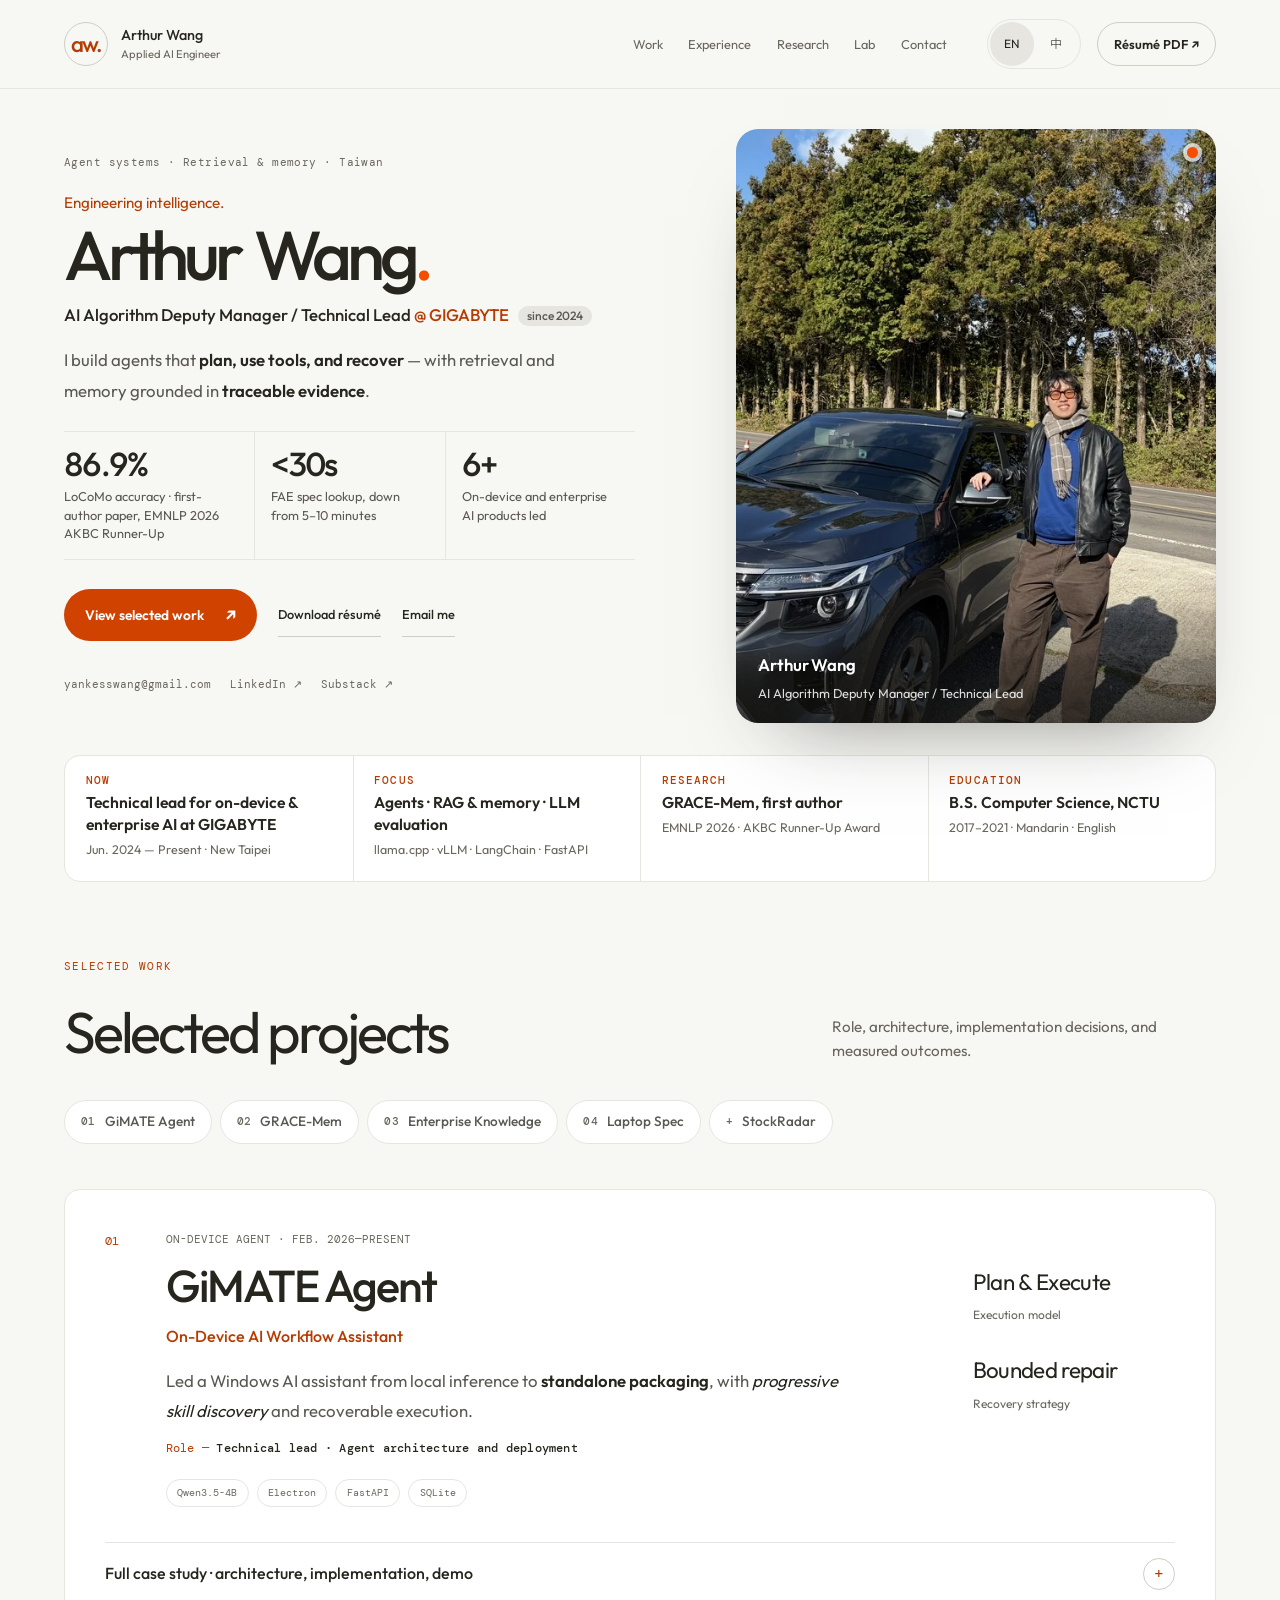
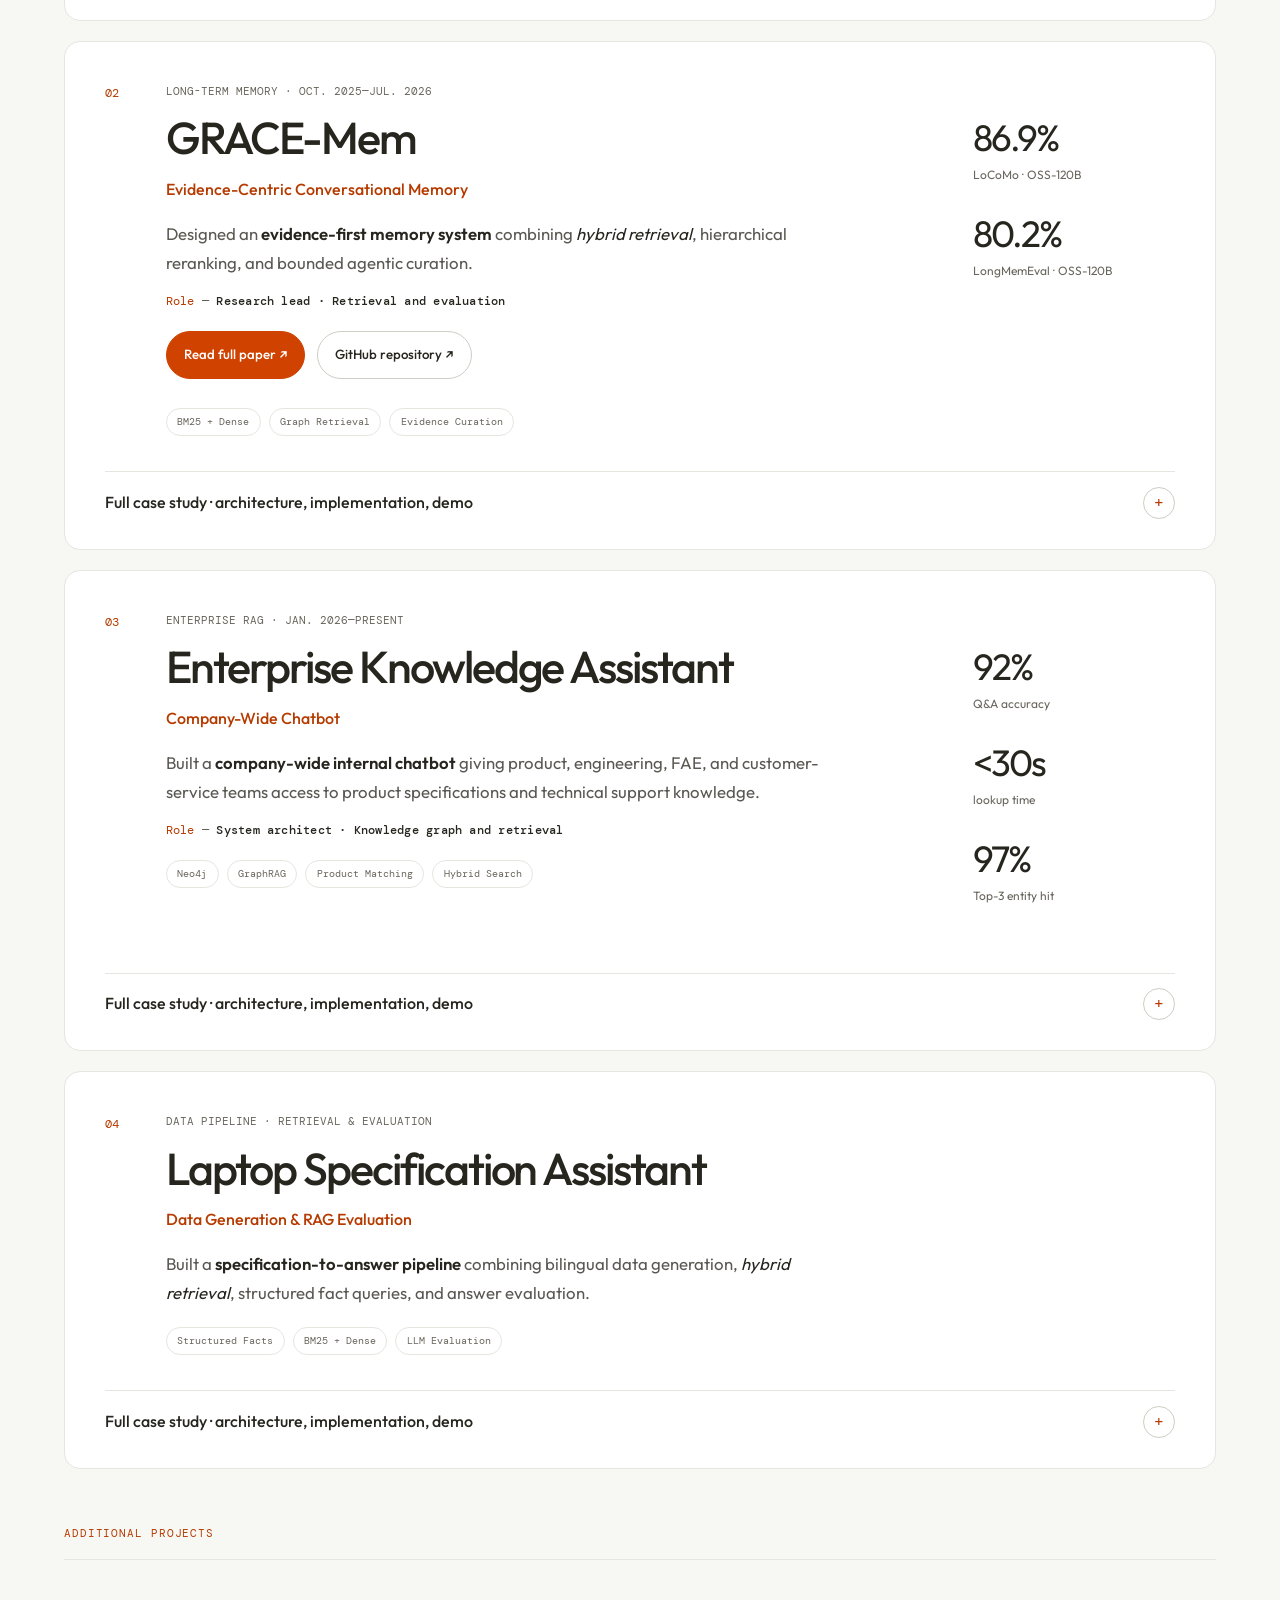
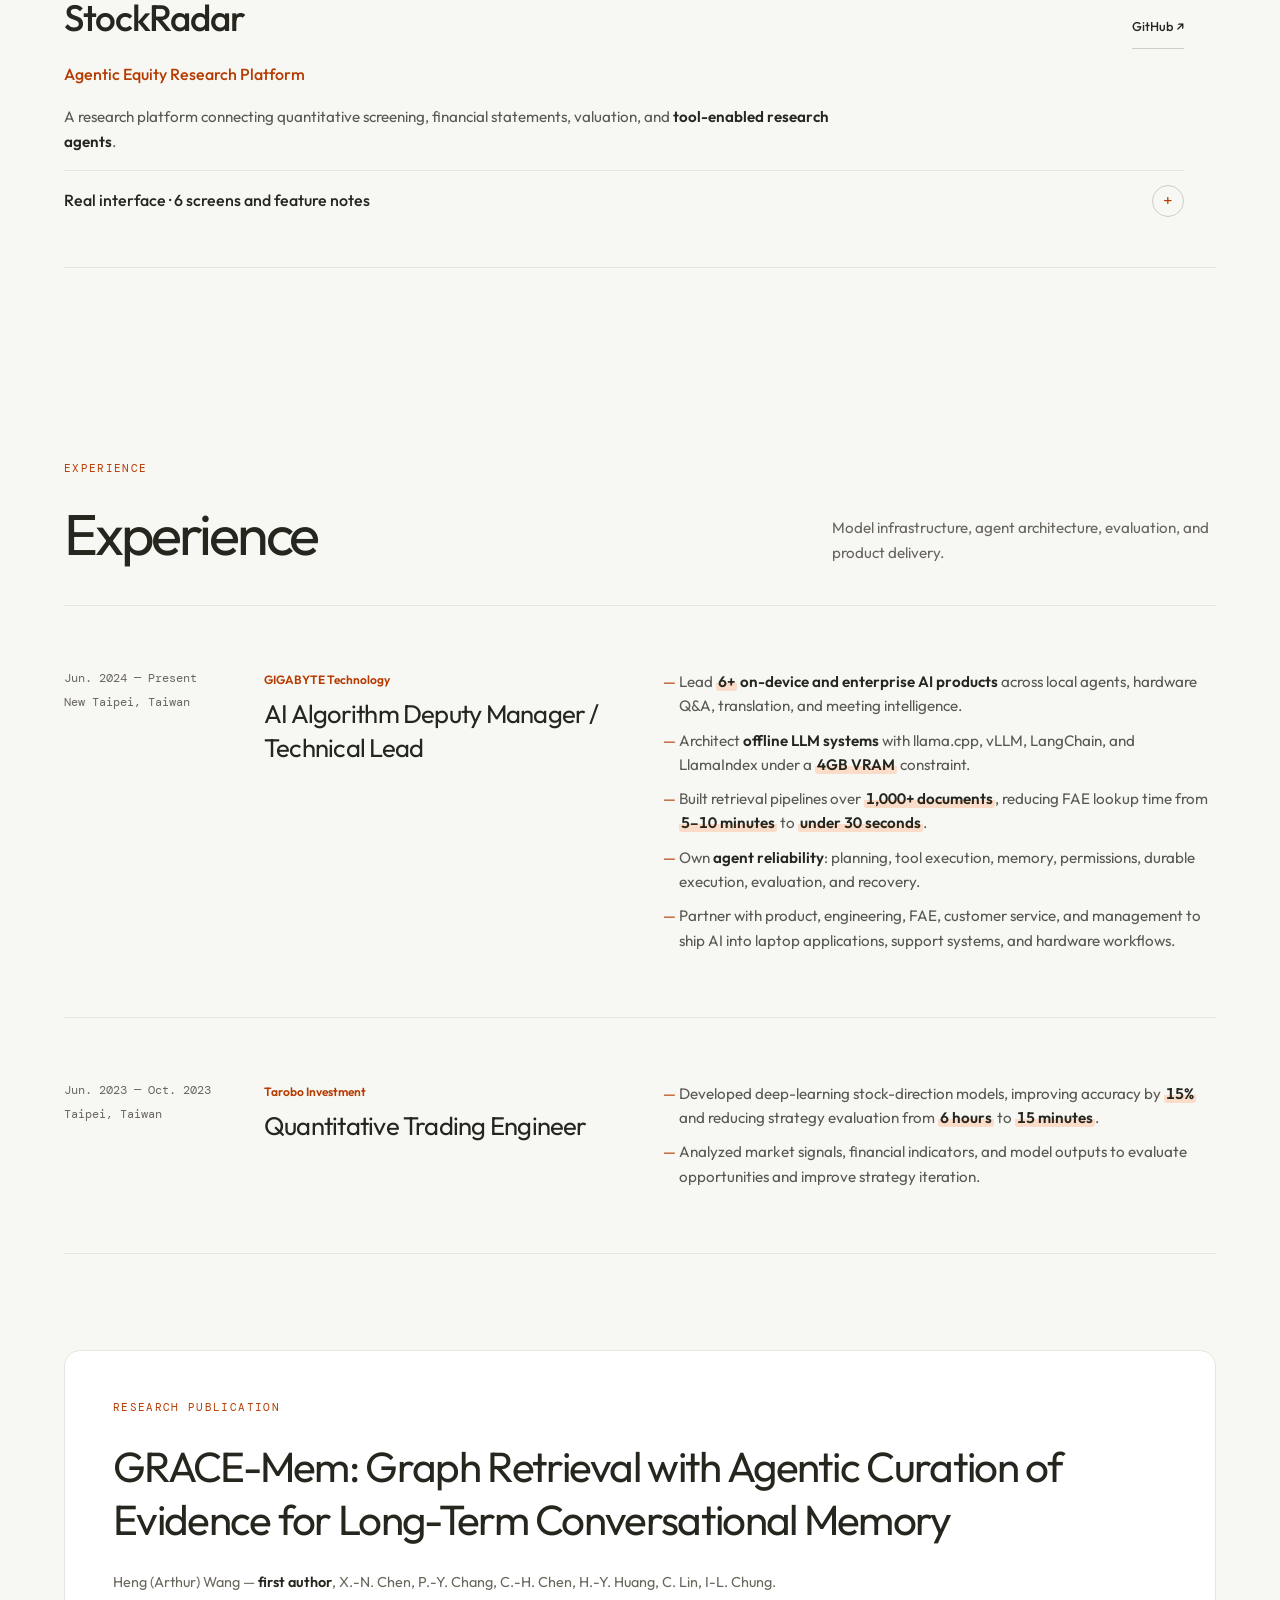
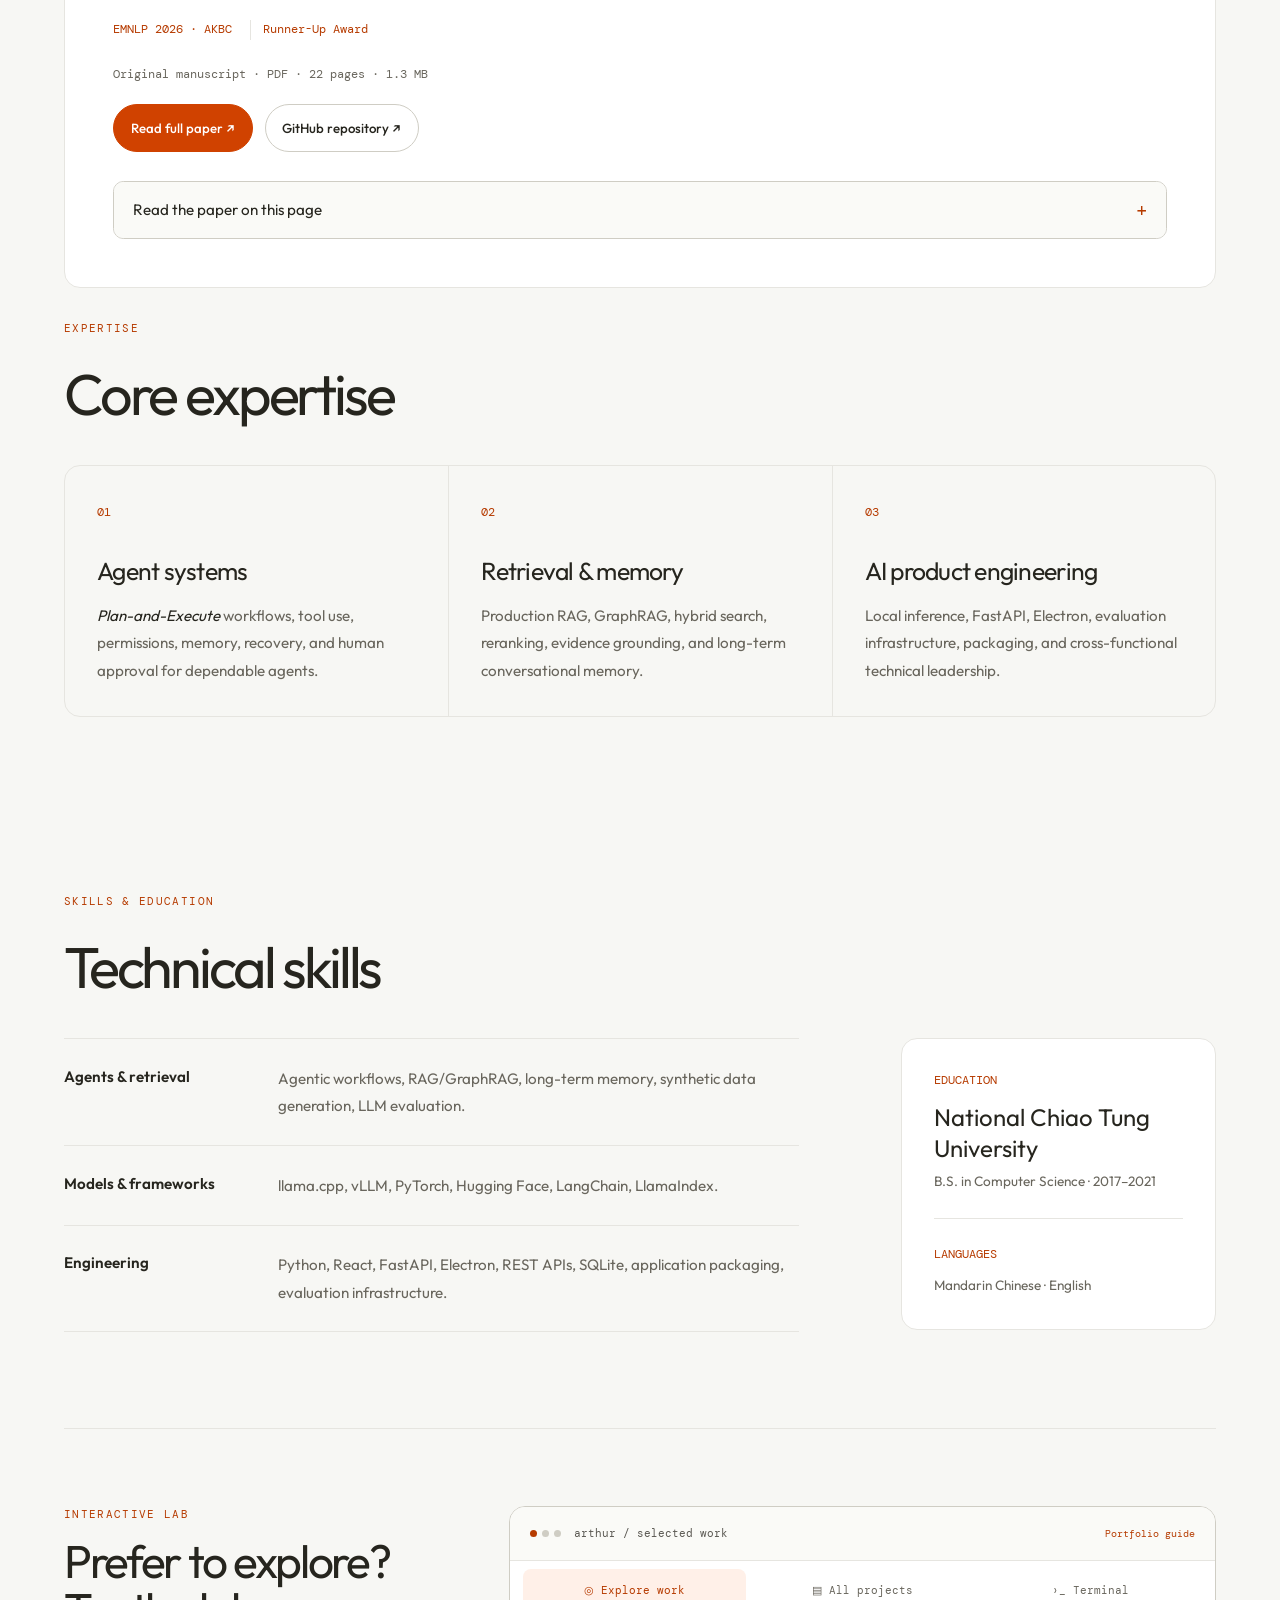
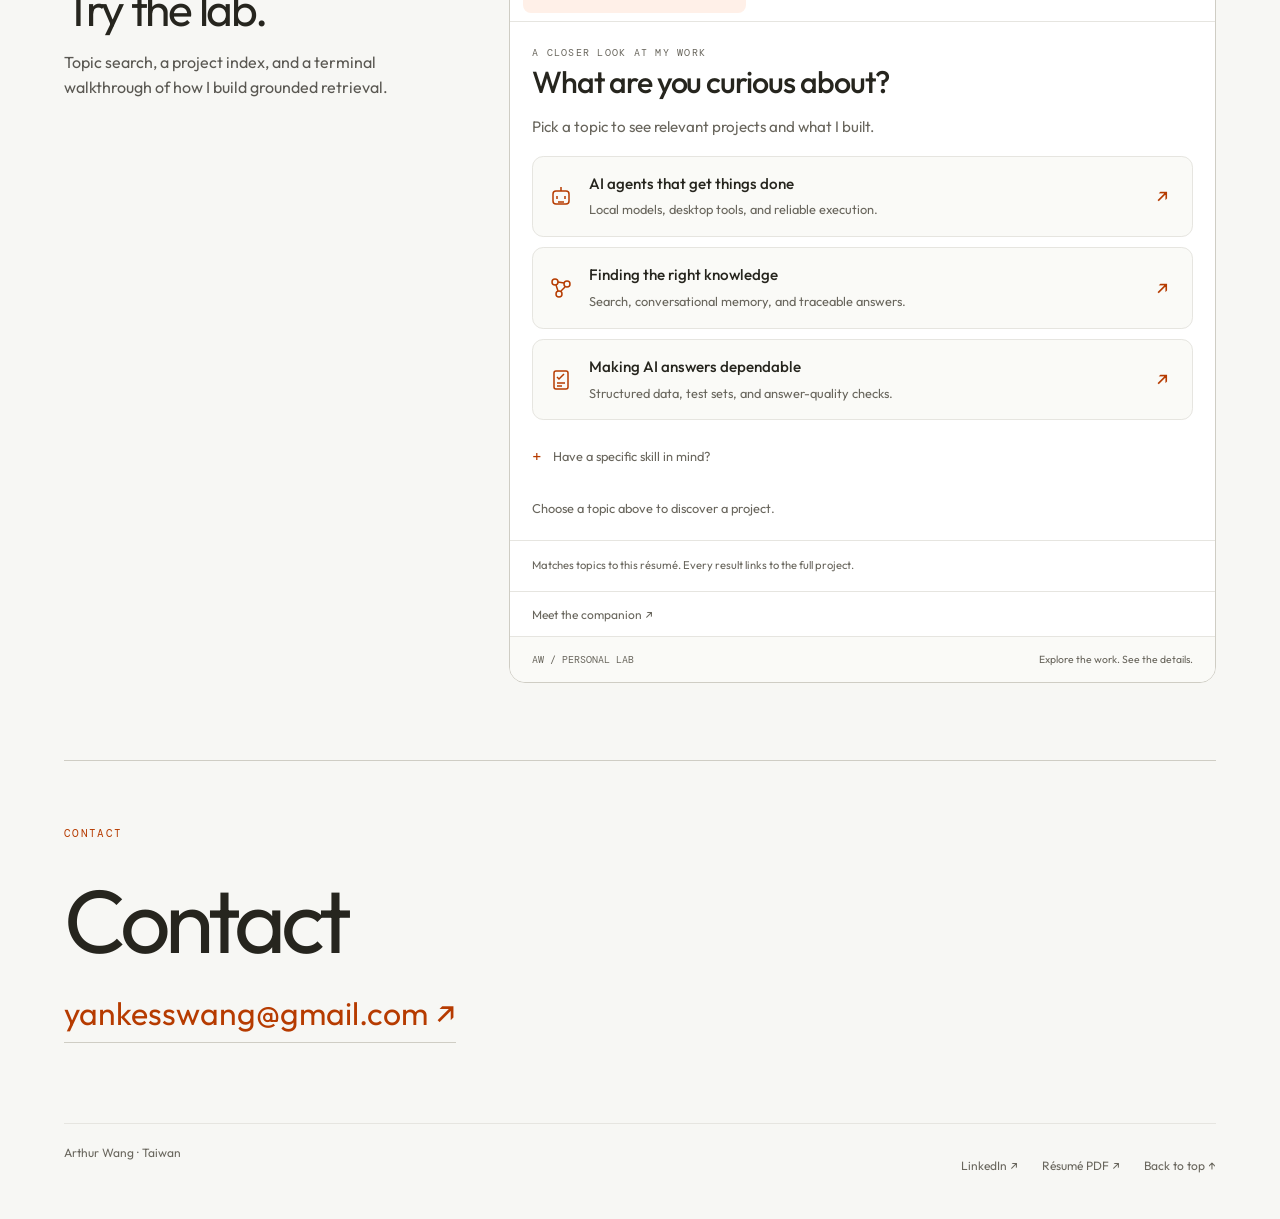
==== index.html @ 3f753592 "Make the GiMATE concept feel alive and its outputs impressive - Typed prompt, planning shimmer, step" ====
<!DOCTYPE html>

<html lang="en">
<head>
<meta charset="utf-8"/>
<meta content="width=device-width, initial-scale=1" name="viewport"/>
<meta content="#f7f7f4" name="theme-color"/>
<meta content="Arthur Wang is an Applied AI Engineer building reliable on-device agents, long-term memory systems, and production RAG infrastructure." name="description"/>
<meta content="Arthur Wang | Applied AI Engineer" property="og:title"/>
<meta content="Applied AI engineer turning research ideas into reliable products." property="og:description"/>
<meta content="picture.png" property="og:image"/>
<title>Arthur Wang | Applied AI Engineer</title>
<link href="data:image/svg+xml,%3Csvg xmlns='http://www.w3.org/2000/svg' viewBox='0 0 64 64'%3E%3Crect width='64' height='64' rx='10' fill='%23f7f7f4'/%3E%3Ctext x='32' y='41' text-anchor='middle' font-family='Arial' font-size='24' font-weight='700' fill='%2326251e'%3EAW%3C/text%3E%3C/svg%3E" rel="icon"/>
<link href="https://fonts.googleapis.com" rel="preconnect"/>
<link crossorigin="" href="https://fonts.gstatic.com" rel="preconnect"/>
<link href="https://fonts.googleapis.com/css2?family=DM+Mono:wght@400;500&amp;family=Noto+Sans+TC:wght@400;500;600;700&amp;family=Outfit:wght@400;500;600;700&amp;display=swap" rel="stylesheet"/>
<link href="styles.css?v=hero-portrait-1" rel="stylesheet"/>
<link href="design.css?v=support-query-flow-5" rel="stylesheet"/>
<link href="terminal.css?v=cli-demo-1" rel="stylesheet"/>
<link href="figures.css?v=support-query-flow-5" rel="stylesheet"/>
<link href="system-demos.css?v=support-query-flow-5" rel="stylesheet"/>
<link href="project-workspaces.css?v=support-query-flow-5" rel="stylesheet"/>
<link href="workspace-polish.css?v=support-query-flow-5" rel="stylesheet"/>
<link href="support-workspace.css?v=support-query-flow-5" rel="stylesheet"/>
<link href="portfolio-polish.css?v=kw-1" rel="stylesheet"/>
<link href="gimate-concept.css?v=gx-3" rel="stylesheet"/>
</head>
<body>
<a class="skip-link" data-i18n="skip" href="#main">Skip to content</a>
<div aria-hidden="true" class="reading-progress"><span></span></div>
<header class="site-header">
<nav aria-label="Primary navigation" class="nav-shell">
<a class="brand" href="#top"><span aria-hidden="true" class="brand-monogram">aw.</span><span class="brand-name">Arthur Wang<small>Applied AI Engineer</small></span></a>
<div aria-label="Résumé sections" class="section-nav">
<a data-i18n="navWork" href="#work">Work</a>
<a data-i18n="navExperience" href="#experience">Experience</a>
<a data-i18n="navResearch" href="#research">Research</a>
<a data-i18n="navLab" href="#lab">Lab</a><a data-i18n="navContact" href="#contact">Contact</a>
</div>
<div class="header-actions">
<div aria-label="Language" class="language-switch" role="group">
<button aria-pressed="true" data-lang="en" type="button">EN</button>
<button aria-pressed="false" data-lang="zh-TW" type="button">中</button>
</div>
<a class="resume-link" data-i18n="navPdf" href="arthurwang_cv.pdf">Résumé PDF ↗</a>
</div>
</nav>
</header>
<main id="main">
<section aria-labelledby="hero-title" class="hero shell" id="top">
<div class="hero-copy reveal">
<p class="eyebrow" data-i18n="heroEyebrow">Agent systems · Retrieval &amp; memory · Taiwan</p>
<p class="hero-label" data-i18n="heroLabel">Engineering intelligence.</p>
<h1 aria-label="Arthur Wang" id="hero-title">Arthur<br/><span>Wang<span class="name-period">.</span></span></h1>
<p class="hero-role"><span data-i18n="heroRoleTitle">AI Algorithm Deputy Manager / Technical Lead</span> <span class="hero-role-at">@ GIGABYTE</span> <span class="hero-role-since" data-i18n="heroRoleSince">since 2024</span></p><p class="hero-lead" data-i18n="heroLead">I build agents that plan, use tools, and recover — with retrieval and memory grounded in traceable evidence.</p><ul aria-label="Key results" class="hero-proof" data-i18n-aria="heroProofLabel">
<li><strong>86.9%</strong><span data-i18n="heroProof1">LoCoMo accuracy · first-author paper, EMNLP 2026 AKBC Runner-Up</span></li>
<li><strong>&lt;30s</strong><span data-i18n="heroProof2">FAE spec lookup, down from 5–10 minutes</span></li>
<li><strong>6+</strong><span data-i18n="heroProof3">On-device and enterprise AI products led</span></li>
</ul>
<div class="hero-actions">
<a class="button" data-i18n="viewWork" href="#work">View selected work</a>
<a class="text-link" data-i18n="downloadResume" href="arthurwang_cv.pdf">Download résumé</a>
<a class="text-link" data-i18n="emailMe" href="mailto:yankesswang@gmail.com">Email me</a>
</div>
<ul aria-label="Contact links" class="contact-list">
<li><a href="mailto:yankesswang@gmail.com">yankesswang@gmail.com</a></li>
<li><a href="https://linkedin.com/in/arthur-wang0413">LinkedIn ↗</a></li>
<li><a href="https://substack.com/@arthurwang0413">Substack ↗</a></li>
</ul>
</div>
<figure class="hero-portrait reveal">
<img alt="Arthur Wang standing beside a car on a tree-lined road" data-i18n-alt="portraitAlt" decoding="async" fetchpriority="high" height="874" src="assets/portrait.webp" width="568"/>
<figcaption><strong>Arthur Wang</strong><span data-i18n="portraitRole">AI Algorithm Deputy Manager / Technical Lead</span></figcaption>
</figure>
</section>

<section aria-labelledby="glance-title" class="glance shell">
<h2 class="sr-only" data-i18n="glanceTitle" id="glance-title">At a glance</h2>
<a class="glance-item" href="#experience"><span class="glance-label" data-i18n="glanceNowLabel">Now</span><strong data-i18n="glanceNow">Technical lead for on-device &amp; enterprise AI at GIGABYTE</strong><span class="glance-meta" data-i18n="glanceNowMeta">Jun. 2024 — Present · New Taipei</span></a>
<a class="glance-item" href="#work"><span class="glance-label" data-i18n="glanceFocusLabel">Focus</span><strong data-i18n="glanceFocus">Agents · RAG &amp; memory · LLM evaluation</strong><span class="glance-meta" data-i18n="glanceFocusMeta">llama.cpp · vLLM · LangChain · FastAPI</span></a>
<a class="glance-item" href="#research"><span class="glance-label" data-i18n="glanceResearchLabel">Research</span><strong data-i18n="glanceResearch">GRACE-Mem, first author</strong><span class="glance-meta" data-i18n="glanceResearchMeta">EMNLP 2026 · AKBC Runner-Up Award</span></a>
<a class="glance-item" href="#skills"><span class="glance-label" data-i18n="glanceEduLabel">Education</span><strong data-i18n="glanceEdu">B.S. Computer Science, NCTU</strong><span class="glance-meta" data-i18n="glanceEduMeta">2017–2021 · Mandarin · English</span></a>
</section>
<section aria-labelledby="work-title" class="content-section shell" id="work">
<header class="section-heading reveal">
<p class="section-kicker" data-i18n="workKicker">Selected work</p>
<h2 data-i18n="workTitle" id="work-title">Selected projects</h2>
<p data-i18n="workIntro">Role, architecture, implementation decisions, and measured outcomes.</p>
</header>
<nav aria-label="Jump to a project" class="project-jump">
<ol>
<li><a href="#gimate-agent"><span>01</span>GiMATE Agent</a></li>
<li><a href="#grace-mem"><span>02</span>GRACE-Mem</a></li>
<li><a href="#enterprise-knowledge-assistant"><span>03</span>Enterprise Knowledge</a></li>
<li><a href="#laptop-specification-assistant"><span>04</span>Laptop Spec</a></li>
<li><a href="#stockradar"><span>+</span>StockRadar</a></li>
</ol>
</nav>
<div class="project-list">
<article class="project reveal" id="gimate-agent">
<div class="project-index">01</div>
<div class="project-main">
<p class="project-type" data-i18n="gimateType">On-device agent · Feb. 2026—Present</p>
<h3>GiMATE Agent</h3><p class="project-subtitle">On-Device AI Workflow Assistant</p>
<p data-i18n="gimateSummary">Led a Windows AI assistant from local inference to standalone packaging, with progressive skill discovery and recoverable execution.</p>
<p class="project-role"><span data-i18n="projectRoleLabel">Role</span> — <strong data-i18n="gimateRole">Technical lead · Agent architecture and deployment</strong></p>


<ul class="tags"><li>Qwen3.5-4B</li><li>Electron</li><li>FastAPI</li><li>SQLite</li></ul>
</div>
<div class="project-proof project-proof-text"><strong>Plan &amp; Execute</strong><span data-i18n="gimateProof1">Execution model</span><strong>Bounded repair</strong><span data-i18n="gimateProof2">Recovery strategy</span></div>

<details class="case-more"><summary><span class="case-more-label" data-i18n="caseMore">Full case study · architecture, implementation, demo</span><span aria-hidden="true" class="case-more-icon">+</span></summary><div class="case-more-body"><figure class="architecture-strip"><figcaption>Plan → Validate → Execute</figcaption><p data-i18n="labMapAgent">Task → Plan → Validated tools → Result</p><span class="architecture-caption" data-i18n="labArchitecture">Architecture overview</span></figure><details class="project-deep-dive" open=""><summary><span data-i18n="projectDetails">Explore implementation</span><span aria-hidden="true" class="detail-toggle">+</span></summary><ul class="project-details">
<li data-i18n="gimateDetail1">Built the Electron frontend and FastAPI backend, integrated local inference, and packaged Qwen3.5-4B into a standalone Windows exe.</li>
<li data-i18n="gimateDetail2">Developed a skill and tool architecture for desktop workflows; prototyped Gmail email summarization, Outlook scheduling, and Notion knowledge retrieval.</li>
<li data-i18n="gimateDetail3">Combined Plan-and-Execute, progressive skill discovery, and deterministic tool execution to reduce unnecessary LLM calls on constrained devices.</li>
<li data-i18n="gimateDetail4">Built SQLite-backed task persistence, approval gates, bounded repair/replanning, and regression tests for skill routing, multi-step tool sequences, and failure recovery.</li>
</ul></details><section aria-label="GiMATE Agent interface concept" class="gx" data-gimate-concept="" id="system-gimate"><noscript><p>Enable JavaScript to explore the illustrative interface concept.</p></noscript></section></div></details></article>
<article class="project reveal" id="grace-mem">
<div class="project-index">02</div>
<div class="project-main">
<p class="project-type" data-i18n="graceType">Long-term memory · Oct. 2025—Jul. 2026</p>
<h3>GRACE-Mem</h3><p class="project-subtitle">Evidence-Centric Conversational Memory</p>
<p data-i18n="graceSummary">Designed an evidence-first memory system combining hybrid retrieval, hierarchical reranking, and bounded agentic curation.</p>
<p class="project-role"><span data-i18n="projectRoleLabel">Role</span> — <strong data-i18n="graceRole">Research lead · Retrieval and evaluation</strong></p>
<div class="paper-links" data-paper-resources=""><a class="paper-primary" data-i18n="paperRead" href="assets/papers/grace-mem.pdf" rel="noopener noreferrer" target="_blank">Read full paper ↗</a><a class="paper-secondary" data-i18n="paperCode" href="https://github.com/gbtailab-tech/GRACE-Mem" rel="noopener noreferrer" target="_blank">GitHub repository ↗</a></div>



<ul class="tags"><li>BM25 + Dense</li><li>Graph Retrieval</li><li>Evidence Curation</li></ul>
</div>
<div class="project-proof"><strong>86.9%</strong><span>LoCoMo · OSS-120B</span><strong>80.2%</strong><span>LongMemEval · OSS-120B</span></div>
<details class="case-more"><summary><span class="case-more-label" data-i18n="caseMore">Full case study · architecture, implementation, demo</span><span aria-hidden="true" class="case-more-icon">+</span></summary><div class="case-more-body"><figure class="architecture-strip"><figcaption data-i18n="memoryPrinciple">Keep the path back to the original conversation.</figcaption><p data-i18n="labMapMemory">Hybrid graph search → Two-stage reranking → Evidence curation → Raw dialogue context</p><span class="architecture-caption" data-i18n="memoryPrincipleText">Graph and compressed records locate candidates. Successful evidence curation rebuilds the answer context from provenance-linked raw dialogue.</span></figure><section aria-labelledby="paper-figures-title" class="paper-figures" id="grace-figures"><header><h4 data-i18n="figuresTitle" id="paper-figures-title">Inside the research</h4><p data-i18n="figuresIntro">Original figures from the manuscript. Open a figure to inspect the details.</p></header><div class="paper-diagrams"><figure class="paper-figure" data-pdf-page="4" data-research-figure="1"><a class="paper-figure-open" href="assets/figures/grace-figure-1.webp" rel="noopener noreferrer" target="_blank"><img alt="GRACE-Mem architecture: dialogue ingestion, compressed/entity/relation indexes, graph expansion, two-stage reranking, evidence curation, and answer generation." data-i18n-alt="figure1Alt" decoding="async" height="739" loading="lazy" src="assets/figures/grace-figure-1.webp" width="1401"/><span class="figure-open-label" data-i18n="figureOpen">View larger ↗</span></a><figcaption><h5 data-i18n="figure1Title">Figure 1 · System architecture</h5><p data-i18n="figure1Text">The full path from dialogue ingestion and graph/vector memory to hybrid retrieval, reranking, evidence curation, and answering.</p><a class="figure-pdf-source" href="assets/papers/grace-mem.pdf#page=4" rel="noopener noreferrer" target="_blank"><span data-i18n="figurePdf">View original PDF page ↗</span><span> · p. 4</span></a></figcaption></figure><figure class="paper-figure" data-pdf-page="6" data-research-figure="2"><a class="paper-figure-open" href="assets/figures/grace-figure-2.webp" rel="noopener noreferrer" target="_blank"><img alt="Evidence Curation Agent example tracing GREP, READ, VEC and FINAL, coverage validation, selected source turns, and a grounded age calculation." data-i18n-alt="figure2Alt" decoding="async" height="709" loading="lazy" src="assets/figures/grace-figure-2.webp" width="2094"/><span class="figure-open-label" data-i18n="figureOpen">View larger ↗</span></a><figcaption><h5 data-i18n="figure2Title">Figure 2 · Evidence Curation Agent</h5><p data-i18n="figure2Text">A worked example of GREP / READ / VEC search, provenance validation, and reconstruction of the final raw-evidence context.</p><a class="figure-pdf-source" href="assets/papers/grace-mem.pdf#page=6" rel="noopener noreferrer" target="_blank"><span data-i18n="figurePdf">View original PDF page ↗</span><span> · p. 6</span></a></figcaption></figure></div><details class="figure-results"><summary><span data-i18n="figureResults">Compare the evaluation figures</span><span aria-hidden="true">+</span></summary><div class="paper-chart-grid"><figure class="paper-figure" data-pdf-page="12" data-research-figure="3"><a class="paper-figure-open" href="assets/figures/grace-figure-3.webp" rel="noopener noreferrer" target="_blank"><img alt="LongMemEval accuracy, baseline/filter-fetch/validation: OSS-20B 76.2/77.2/77.6; OSS-120B 76.0/79.0/80.2; GPT-4o-mini 69.2/71.8/73.2 percent." data-i18n-alt="figure3Alt" decoding="async" height="880" loading="lazy" src="assets/figures/grace-figure-3.webp" width="1520"/><span class="figure-open-label" data-i18n="figureOpen">View larger ↗</span></a><figcaption><h5 data-i18n="figure3Title">Figure 3 · LongMemEval results</h5><p data-i18n="figure3Text">All three primary answer backbones improve across the plotted evidence-layer configurations; OSS-120B rises from 76.0% to 80.2%.</p><a class="figure-pdf-source" href="assets/papers/grace-mem.pdf#page=12" rel="noopener noreferrer" target="_blank"><span data-i18n="figurePdf">View original PDF page ↗</span><span> · p. 12</span></a></figcaption></figure><figure class="paper-figure" data-pdf-page="13" data-research-figure="4"><a class="paper-figure-open" href="assets/figures/grace-figure-4.webp" rel="noopener noreferrer" target="_blank"><img alt="LoCoMo accuracy, baseline/filter-fetch/validation: OSS-20B 84.0/82.3/84.6; OSS-120B 87.3/86.1/86.9; GPT-4o-mini 84.2/83.6/85.3 percent." data-i18n-alt="figure4Alt" decoding="async" height="880" loading="lazy" src="assets/figures/grace-figure-4.webp" width="1520"/><span class="figure-open-label" data-i18n="figureOpen">View larger ↗</span></a><figcaption><h5 data-i18n="figure4Title">Figure 4 · LoCoMo results</h5><p data-i18n="figure4Text">The effect depends on the backbone: OSS-120B’s 87.3% baseline exceeds its 86.9% curated configuration. Curation is not uniformly beneficial.</p><a class="figure-pdf-source" href="assets/papers/grace-mem.pdf#page=13" rel="noopener noreferrer" target="_blank"><span data-i18n="figurePdf">View original PDF page ↗</span><span> · p. 13</span></a></figcaption></figure></div></details></section><section aria-labelledby="memory-workflow-title" class="memory-workflow" id="grace-workflow">
<header><h4 data-i18n="memoryWorkflowTitle" id="memory-workflow-title">How GRACE-Mem builds an answer</h4></header>

<details class="memory-panel" open=""><summary><span data-i18n="memoryRetrieval">Retrieval and answering</span><span aria-hidden="true" class="memory-panel-mark">+</span></summary><ol class="memory-steps" data-flow="retrieval"><li><h5 data-i18n="memoryQueryTitle">Analyze the question</h5><p data-i18n="memoryQueryText">Extract keywords and embed the full question and individual keywords for complementary retrieval signals.</p></li><li><h5 data-i18n="memoryDiscoverTitle">Find and expand graph candidates</h5><p data-i18n="memoryDiscoverText">Combine dense and BM25 entity search with keyword-level relation retrieval. Expand connected evidence with query-conditioned spreading activation.</p></li><li><h5 data-i18n="memoryMergeTitle">Rerank the graph and merge records</h5><p data-i18n="memoryMergeText">Rank entity and relation candidates independently. Merge their linked compressed records with direct compressed-record retrieval, then deduplicate IDs.</p></li><li><h5 data-i18n="memorySeedTitle">Select the compressed-record seeds</h5><p data-i18n="memorySeedText">Rerank the merged pool and retain the top-K records with provenance IDs. These records guide the corpus search.</p></li><li><h5 data-i18n="memoryCurateTitle">Inspect the original dialogue</h5><p data-i18n="memoryCurateText">Use GREP for lexical search, READ for local dialogue, and VEC for semantic search. FINAL submits the selected provenance IDs within a bounded call budget.</p></li><li><h5 data-i18n="memoryRebuildTitle">Validate, reconstruct, and answer</h5><p data-i18n="memoryRebuildText">Check submitted IDs against the search trajectory. Eligible coverage checks may restore omitted seeds; rebuild the selected raw spans as context for the answer model.</p></li></ol></details>
<details class="memory-panel"><summary><span data-i18n="memoryIngestion">Memory ingestion and updates</span><span aria-hidden="true" class="memory-panel-mark">+</span></summary><ol class="memory-steps" data-flow="ingestion"><li><h5 data-i18n="memoryRawTitle">Preserve the dialogue and its origin</h5><p data-i18n="memoryRawText">Keep the raw text, dialogue timestamp, session ID, and message ID so selected records can be traced back to their source.</p></li><li><h5 data-i18n="memoryViewsTitle">Build complementary memory views</h5><p data-i18n="memoryViewsText">Compress each dialogue unit with LLMLingua-2 and extract its entities. Resolve entity candidates through lexical and semantic matching with ADD or UPDATE decisions.</p></li><li><h5 data-i18n="memoryRelationsTitle">Link relations to reconciled entities</h5><p data-i18n="memoryRelationsText">Extract entities before relations. Before writing a relation, replace its endpoints with resolved entity IDs.</p></li><li><h5 data-i18n="memoryStoreTitle">Write the graph and vector indexes</h5><p data-i18n="memoryStoreText">Store entities, relations, compressed records, and provenance. Maintain separate entity, relation, and compressed-record vector indexes alongside the memory graph.</p></li></ol></details>
<details class="memory-panel"><summary><span data-i18n="memoryGuards">Evidence validation and fallback</span><span aria-hidden="true" class="memory-panel-mark">+</span></summary><ul class="memory-guards" data-flow="guards"><li><h5 data-i18n="memoryVerifyTitle">Only admit verified additions</h5><p data-i18n="memoryVerifyText">Seeds can be kept directly. A new provenance ID is accepted only if a corpus-access tool observed it during the current search trajectory.</p></li><li><h5 data-i18n="memoryCoverageTitle">Restore omitted seeds when eligible</h5><p data-i18n="memoryCoverageText">For configured question categories, and only when capacity remains, an answer-blind check may add back useful omitted seeds. It does not remove retained evidence or launch a new open-ended search.</p></li><li><h5 data-i18n="memoryFallbackTitle">Preserve the complete seed context on failure</h5><p data-i18n="memoryFallbackText">If FINAL is missing, invalid, or empty, or ID validation leaves nothing, return the upstream compressed seed context unchanged. At the call cap, request FINAL without further corpus access.</p></li></ul></details>
<p class="memory-defaults" data-i18n="memoryDefaults">Reported defaults · 2 graph hops · top-16 seeds · 10 evidence-access calls · up to 16 final IDs</p><p class="memory-source-note" data-i18n="memorySource">Research manuscript: §3.1–3.4, Figures 1–2, Algorithm 1; defaults from Table 9 (p. 14).</p></section><details class="project-deep-dive" open=""><summary><span data-i18n="projectDetails">Explore implementation</span><span aria-hidden="true" class="detail-toggle">+</span></summary><ul class="project-details">
<li data-i18n="graceDetail1">Separated graph discovery, compressed-record reranking, and provenance-linked raw-dialogue reconstruction; failed curation preserves the complete compressed seed context.</li>
<li data-i18n="graceDetail2">Combined BM25, dense entity/relation search, two-hop query-conditioned spreading activation, and hierarchical reranking.</li>
<li data-i18n="graceDetail3">Instruction-conditioned reranking raised gold-evidence recall from 34.5% to 63.4% (+28.9 points) and answer accuracy by 3.0 points.</li>
<li data-i18n="graceDetail4">Built a bounded 10-call GREP / READ / VEC curation loop with trajectory-level provenance validation, additive coverage recovery, and identity fallback.</li>
<li data-i18n="graceDetail5">Best reported results reached 86.9% on LoCoMo and 80.2% on LongMemEval across evaluated configurations.</li>
</ul></details></div></details></article>
<article class="project reveal" id="enterprise-knowledge-assistant">
<div class="project-index">03</div>
<div class="project-main">
<p class="project-type" data-i18n="faeType">Enterprise RAG · Jan. 2026—Present</p>
<h3>Enterprise Knowledge Assistant</h3><p class="project-subtitle">Company-Wide Chatbot</p>
<p data-i18n="faeSummary">Built a company-wide internal chatbot giving product, engineering, FAE, and customer-service teams access to product specifications and technical support knowledge.</p>
<p class="project-role"><span data-i18n="projectRoleLabel">Role</span> — <strong data-i18n="faeRole">System architect · Knowledge graph and retrieval</strong></p>


<ul class="tags"><li>Neo4j</li><li>GraphRAG</li><li>Product Matching</li><li>Hybrid Search</li></ul>
</div>
<div class="project-proof"><strong>92%</strong><span data-i18n="faeProof1">Q&amp;A accuracy</span><strong>&lt;30s</strong><span data-i18n="faeProof2">lookup time</span><strong>97%</strong><span data-i18n="faeProof3">Top-3 entity hit</span></div>

<details class="case-more"><summary><span class="case-more-label" data-i18n="caseMore">Full case study · architecture, implementation, demo</span><span aria-hidden="true" class="case-more-icon">+</span></summary><div class="case-more-body"><figure class="architecture-strip"><figcaption>Identify → Retrieve → Answer</figcaption><p data-i18n="labMapKnowledge">Product query → Model matching → Hybrid retrieval → Answer</p><span class="architecture-caption" data-i18n="labArchitecture">Architecture overview</span></figure><details class="project-deep-dive" open=""><summary><span data-i18n="projectDetails">Explore implementation</span><span aria-hidden="true" class="detail-toggle">+</span></summary><ul class="project-details">
<li data-i18n="faeDetail1">Gave product, engineering, FAE, and customer-service teams a unified interface to product specifications and technical support knowledge.</li>
<li data-i18n="faeDetail2">Unified 1,000+ product documents into a structured knowledge base, standardizing product models, categories, and specification fields.</li>
<li data-i18n="faeDetail3">Combined exact/fuzzy product matching, BM25, dense embeddings, and graph-based retrieval to resolve ambiguous model references.</li>
<li data-i18n="faeDetail4">Evaluated product identification, entity linking, and answer quality separately: approximately 95% model identification, 97% Top-3 entity-linking hit rate, and 92% Q&amp;A accuracy on internal test sets.</li>
<li data-i18n="faeDetail5">Reduced FAE specification and compatibility lookup time from 5–10 minutes to under 30 seconds.</li>
</ul></details><section aria-label="Interactive enterprise-knowledge-assistant system concept" class="system-concept" data-system-demo="knowledge" id="system-knowledge"><noscript><p>Enable JavaScript to explore the interactive system concept. Read the project architecture above for details.</p></noscript></section></div></details></article>
<article class="project reveal" id="laptop-specification-assistant">
<div class="project-index">04</div>
<div class="project-main">
<p class="project-type" data-i18n="laptopType">Data pipeline · Retrieval &amp; evaluation</p>
<h3>Laptop Specification Assistant</h3>
<p class="project-subtitle">Data Generation &amp; RAG Evaluation</p>
<p data-i18n="laptopSummary">Built a specification-to-answer pipeline combining bilingual data generation, hybrid retrieval, structured fact queries, and answer evaluation.</p>


<ul class="tags"><li>Structured Facts</li><li>BM25 + Dense</li><li>LLM Evaluation</li></ul>
</div>


<details class="case-more"><summary><span class="case-more-label" data-i18n="caseMore">Full case study · architecture, implementation, demo</span><span aria-hidden="true" class="case-more-icon">+</span></summary><div class="case-more-body"><figure class="architecture-strip"><figcaption>Structure → Query → Evaluate</figcaption><p data-i18n="labMapData">Specifications → Structured facts / RAG → Answer → Evaluation</p><span class="architecture-caption" data-i18n="labArchitecture">Architecture overview</span></figure><details class="project-deep-dive" open=""><summary><span data-i18n="projectDetails">Explore implementation</span><span aria-hidden="true" class="detail-toggle">+</span></summary><ul class="project-details">
<li data-i18n="laptopDetail1">Transformed laptop specifications into structured product data and bilingual Q&amp;A datasets for retrieval and evaluation.</li>
<li data-i18n="laptopDetail2">Combined dense/BM25 retrieval, model-specific filtering, and batch answer generation for laptop specification questions.</li>
<li data-i18n="laptopDetail3">Implemented LLM-as-a-Judge evaluation with strict/lenient grading, per-question reports, and error analysis.</li>
<li data-i18n="laptopDetail4">Separated exact specification values and SKU options into a structured fact-query path, with RAG reserved for explanatory answers.</li>
</ul></details><section class="project-design"><span data-i18n="designLabel">Key design decision</span><p data-i18n="laptopDecision">Exact hardware values come from structured facts; explanations use retrieved context.</p></section><section aria-label="Interactive laptop-specification-assistant system concept" class="system-concept" data-system-demo="laptop" id="system-laptop"><noscript><p>Enable JavaScript to explore the interactive system concept. Read the project architecture above for details.</p></noscript></section></div></details></article>
</div>
<div class="other-work reveal">
<p class="other-work-label" data-i18n="otherWork">Additional projects</p>
<div class="side-projects">
<article class="side-project" id="stockradar">
<div class="side-project-heading"><h3>StockRadar</h3><a class="text-link" href="https://github.com/yankesswang/Stock-Radar">GitHub ↗</a></div>
<p class="project-subtitle">Agentic Equity Research Platform</p>
<p data-i18n="stockSummary">A research platform connecting quantitative screening, financial statements, valuation, and tool-enabled research agents.</p>


<dialog aria-label="StockRadar screenshot" class="sr-dialog"><button class="sr-dialog-close" data-i18n="figureClose" type="button">Close ✕</button><img alt=""/></dialog>
<details class="case-more"><summary><span class="case-more-label" data-i18n="caseMoreStock">Real interface · 6 screens and feature notes</span><span aria-hidden="true" class="case-more-icon">+</span></summary><div class="case-more-body"><ul>
<li data-i18n="stockDetail1">Combines 60+ financial metrics, SEC/XBRL financial statements, and scenario-based and reverse DCF valuation in a React/FastAPI dashboard.</li>
<li data-i18n="stockDetail2">Screens and ranks candidates before agents investigate news, earnings, valuation, and catalysts to generate portfolio-aware research briefings.</li>
<li data-i18n="stockDetail3">Adds event-triggered analysis, adversarial review, decision tracking, Telegram alerts, and checks for stale data and unsupported execution claims.</li>
</ul><section aria-label="StockRadar interface" class="sr-showcase" id="system-stock">
<div class="sr-browser">
<div class="sr-chrome">
<span aria-hidden="true" class="sr-dots"><i></i><i></i><i></i></span>
<span class="sr-url"><span aria-hidden="true">localhost:5173 /</span> <b data-sr-path="">radar</b></span>
<span class="sr-badge" data-i18n="srBadge">Real interface</span>
</div>
<div aria-label="StockRadar screens" class="sr-tabs" role="tablist">
<button aria-controls="sr-panel" aria-selected="true" data-i18n="srTab0" data-sr="0" id="sr-tab-0" role="tab" type="button">Signal Radar</button>
<button aria-controls="sr-panel" aria-selected="false" data-i18n="srTab1" data-sr="1" id="sr-tab-1" role="tab" tabindex="-1" type="button">Research</button>
<button aria-controls="sr-panel" aria-selected="false" data-i18n="srTab2" data-sr="2" id="sr-tab-2" role="tab" tabindex="-1" type="button">DCF</button>
<button aria-controls="sr-panel" aria-selected="false" data-i18n="srTab3" data-sr="3" id="sr-tab-3" role="tab" tabindex="-1" type="button">Financials</button>
<button aria-controls="sr-panel" aria-selected="false" data-i18n="srTab4" data-sr="4" id="sr-tab-4" role="tab" tabindex="-1" type="button">Sector RS</button>
<button aria-controls="sr-panel" aria-selected="false" data-i18n="srTab5" data-sr="5" id="sr-tab-5" role="tab" tabindex="-1" type="button">Earnings</button>
</div>
<figure aria-labelledby="sr-tab-0" class="sr-stage" id="sr-panel" role="tabpanel">
<button aria-label="View larger" class="sr-shot" data-i18n-aria-label="srZoom" type="button"><img alt="Signal Radar ranking technical setups across the tracked universe" decoding="async" height="717" loading="lazy" src="assets/stockradar/signal-radar.webp" width="1275"/><span aria-hidden="true" class="sr-zoom">⤢</span></button>
<figcaption><strong data-sr-title="">Signal Radar</strong><span data-sr-text="">Scans the tracked universe for trend changes, momentum, overbought/oversold conditions and volume confirmation, ranked by signal strength instead of an unfiltered alert stream.</span></figcaption>
</figure>
</div>
<p class="sr-note" data-i18n="srNote">Screenshots from a local instance with public-market data. Prices, rankings and dates are illustrative and time-sensitive.</p>
</section></div></details></article>
</div>
</div>
</section><section aria-labelledby="experience-title" class="content-section shell" id="experience">
<header class="section-heading reveal">
<p class="section-kicker" data-i18n="experienceKicker">Experience</p>
<h2 data-i18n="experienceTitle" id="experience-title">Experience</h2>
<p data-i18n="experienceIntro">Model infrastructure, agent architecture, evaluation, and product delivery.</p>
</header>
<div class="experience-list">
<article class="experience-item reveal">
<div class="experience-meta"><time data-i18n="gigabyteDate">Jun. 2024 — Present</time><span data-i18n="newTaipei">New Taipei, Taiwan</span></div>
<div class="experience-role"><p>GIGABYTE Technology</p><h3 data-i18n="gigabyteRole">AI Algorithm Deputy Manager / Technical Lead</h3></div>
<ul>
<li data-i18n="gigabyte1">Lead 6+ on-device and enterprise AI products across local agents, hardware Q&amp;A, translation, and meeting intelligence.</li>
<li data-i18n="gigabyte2">Architect offline LLM systems with llama.cpp, vLLM, LangChain, and LlamaIndex under a 4GB VRAM constraint.</li>
<li data-i18n="gigabyte3">Built retrieval pipelines over 1,000+ documents, reducing FAE lookup time from 5–10 minutes to under 30 seconds.</li>
<li data-i18n="gigabyte4">Own agent reliability: planning, tool execution, memory, permissions, durable execution, evaluation, and recovery.</li>
<li data-i18n="gigabyte5">Partner with product, engineering, FAE, customer service, and management to ship AI into laptop applications, support systems, and hardware workflows.</li>
</ul>
</article>
<article class="experience-item reveal">
<div class="experience-meta"><time data-i18n="taroboDate">Jun. 2023 — Oct. 2023</time><span data-i18n="taipei">Taipei, Taiwan</span></div>
<div class="experience-role"><p>Tarobo Investment</p><h3 data-i18n="taroboRole">Quantitative Trading Engineer</h3></div>
<ul>
<li data-i18n="tarobo1">Developed deep-learning stock-direction models, improving accuracy by 15% and reducing strategy evaluation from 6 hours to 15 minutes.</li>
<li data-i18n="tarobo2">Analyzed market signals, financial indicators, and model outputs to evaluate opportunities and improve strategy iteration.</li>
</ul>
</article>
</div>
</section>


<section aria-labelledby="publication-title" class="publication shell reveal" id="research">
<div>
<p class="section-kicker" data-i18n="publicationKicker">Research publication</p>
<h2 id="publication-title">GRACE-Mem: Graph Retrieval with Agentic Curation of Evidence for Long-Term Conversational Memory</h2>
<p class="authors" data-i18n="authors">Heng (Arthur) Wang — first author, X.-N. Chen, P.-Y. Chang, C.-H. Chen, H.-Y. Huang, C. Lin, I-L. Chung.</p>
<div class="publication-meta"><span>EMNLP 2026 · AKBC</span><span data-i18n="award">Runner-Up Award</span></div>
<p class="paper-file-meta" data-i18n="paperFileInfo">Original manuscript · PDF · 22 pages · 1.3 MB</p>
<div class="paper-links" data-paper-resources=""><a class="paper-primary" data-i18n="paperRead" href="assets/papers/grace-mem.pdf" rel="noopener noreferrer" target="_blank">Read full paper ↗</a><a class="paper-secondary" data-i18n="paperCode" href="https://github.com/gbtailab-tech/GRACE-Mem" rel="noopener noreferrer" target="_blank">GitHub repository ↗</a></div>
<details class="paper-reader"><summary><span data-i18n="paperPreview">Read the paper on this page</span><span aria-hidden="true">+</span></summary><div class="paper-reader-body"><p data-i18n="paperReaderHint">You can also open the PDF in a new tab using the link above.</p><iframe data-i18n-title="paperFrameTitle" loading="lazy" src="assets/papers/grace-mem.pdf#view=FitH" title="GRACE-Mem original research manuscript"></iframe></div></details>
</div>
</section><section aria-labelledby="snapshot-title" class="snapshot shell reveal">
<header class="section-heading compact">
<p class="section-kicker" data-i18n="snapshotKicker">Expertise</p>
<h2 data-i18n="snapshotTitle" id="snapshot-title">Core expertise</h2>
</header>
<div class="capability-grid">
<article class="capability blue"><span>01</span><h3 data-i18n="capAgentsTitle">Agent systems</h3><p data-i18n="capAgentsText">Plan-and-Execute workflows, tool use, permissions, memory, recovery, and human approval for dependable agents.</p></article>
<article class="capability green"><span>02</span><h3 data-i18n="capRetrievalTitle">Retrieval &amp; memory</h3><p data-i18n="capRetrievalText">Production RAG, GraphRAG, hybrid search, reranking, evidence grounding, and long-term conversational memory.</p></article>
<article class="capability red"><span>03</span><h3 data-i18n="capProductTitle">AI product engineering</h3><p data-i18n="capProductText">Local inference, FastAPI, Electron, evaluation infrastructure, packaging, and cross-functional technical leadership.</p></article>
</div>
</section>
<section aria-labelledby="skills-title" class="content-section shell" id="skills">
<header class="section-heading reveal">
<p class="section-kicker" data-i18n="skillsKicker">Skills &amp; education</p>
<h2 data-i18n="skillsTitle" id="skills-title">Technical skills</h2>
</header>
<div class="skills-layout reveal">
<div class="skill-groups">
<article><h3 data-i18n="skillAgentTitle">Agents &amp; retrieval</h3><p data-i18n="skillAgentText">Agentic workflows, RAG/GraphRAG, long-term memory, synthetic data generation, LLM evaluation.</p></article>
<article><h3 data-i18n="skillModelTitle">Models &amp; frameworks</h3><p>llama.cpp, vLLM, PyTorch, Hugging Face, LangChain, LlamaIndex.</p></article>
<article><h3 data-i18n="skillEngineeringTitle">Engineering</h3><p>Python, React, FastAPI, Electron, REST APIs, SQLite, application packaging, evaluation infrastructure.</p></article>
</div>
<section class="education"><p class="meta-label" data-i18n="education">Education</p><h3 data-i18n="university">National Chiao Tung University</h3><p data-i18n="degree">B.S. in Computer Science · 2017–2021</p><hr/><p class="meta-label" data-i18n="languages">Languages</p><p data-i18n="languageValue">Mandarin Chinese · English</p></section>
</div>
</section><section aria-labelledby="explore-title" class="explore-section shell" id="lab">
<header class="explore-intro">
<p class="section-kicker" data-i18n="labKicker">Interactive lab</p>
<h2 data-i18n="labSectionTitle" id="explore-title">Prefer to explore? Try the lab.</h2>
<p data-i18n="labSectionText">Topic search, a project index, and a terminal walkthrough of how I build grounded retrieval.</p>
</header>
<section aria-labelledby="workspace-title" class="agent-workspace">
<header class="workspace-bar">
<span aria-hidden="true" class="window-mark"><i></i><i></i><i></i></span>
<span id="workspace-title">arthur / selected work</span>
<span class="workspace-local" data-i18n="labLocal">Portfolio guide</span>
</header>
<div aria-label="Workspace views" class="workspace-switch" data-i18n-aria="labViews" role="group">
<button aria-controls="view-agent" aria-pressed="true" data-view="agent" type="button"><span aria-hidden="true">◎</span> <span data-i18n="labAgent">Find your interest</span></button>
<button aria-controls="view-projects" aria-pressed="false" data-view="projects" type="button"><span aria-hidden="true">▤</span> <span data-i18n="labProjects">Projects</span></button>
<button aria-controls="view-terminal" aria-pressed="false" data-view="terminal" type="button"><span aria-hidden="true">›_</span> <span data-i18n="labTerminal">Terminal</span></button>
</div>
<div class="workspace-view agent-session" id="view-agent">
<section aria-labelledby="session-title" id="portfolio-agent-session">
<div class="session-header"><div><p class="session-eyebrow" data-i18n="guideEyebrow">A CLOSER LOOK AT MY WORK</p><h2 data-i18n="sessionTitle" id="session-title">What are you curious about?</h2><p class="guide-intro" data-i18n="guideIntro">Pick a topic to see relevant projects and what I built.</p></div><span aria-live="polite" class="session-state" data-state="idle" role="status">Ready</span></div>
<div aria-label="Explore work by topic" class="session-prompts guide-topics" data-i18n-aria="sessionExamples" role="group">
<button aria-pressed="false" data-intent="agents" type="button"><svg aria-hidden="true" fill="none" stroke="currentColor" stroke-width="1.5" viewbox="0 0 24 24"><rect height="13" rx="3" width="16" x="4" y="7"></rect><path d="M12 3v4M8 12v3m8-3v3m-7 3h6"></path></svg><span><strong data-i18n="sessionAgents">AI agents that get things done</strong><small data-i18n="guideAgentsDesc">Local models, desktop tools, and reliable execution.</small></span><span aria-hidden="true" class="topic-arrow">↗</span></button>
<button aria-pressed="false" data-intent="memory" type="button"><svg aria-hidden="true" fill="none" stroke="currentColor" stroke-width="1.5" viewbox="0 0 24 24"><circle cx="6" cy="6" r="3"></circle><circle cx="18" cy="8" r="3"></circle><circle cx="10" cy="18" r="3"></circle><path d="m9 6 6 1m-8 2 2 6m7-4-4 4"></path></svg><span><strong data-i18n="sessionMemory">Finding the right knowledge</strong><small data-i18n="guideMemoryDesc">Search, conversational memory, and traceable answers.</small></span><span aria-hidden="true" class="topic-arrow">↗</span></button>
<button aria-pressed="false" data-intent="evaluation" type="button"><svg aria-hidden="true" fill="none" stroke="currentColor" stroke-width="1.5" viewbox="0 0 24 24"><rect height="18" rx="2" width="14" x="5" y="3"></rect><path d="m8 9 2 2 5-5M8 15h8m-8 3h5"></path></svg><span><strong data-i18n="sessionEvaluation">Making AI answers dependable</strong><small data-i18n="guideEvaluationDesc">Structured data, test sets, and answer-quality checks.</small></span><span aria-hidden="true" class="topic-arrow">↗</span></button>
</div>
<details class="guide-custom"><summary data-i18n="guideCustom">Have a specific skill in mind?</summary><form autocomplete="off" class="session-form"><label class="sr-only" data-i18n="sessionQueryLabel" for="session-query">Search skills or project keywords</label><input id="session-query" maxlength="180" name="goal" placeholder="Try RAG, Electron, or evaluation" required="" type="text"/><button data-i18n="sessionRun" type="submit">Search ↗</button><button class="session-stop" data-i18n="sessionStop" hidden="" type="button">Stop</button></form></details>
<div class="session-run-body">
<section aria-labelledby="session-result-title" class="session-result"><div class="session-result-heading"><span data-i18n="sessionEvidence">Source-linked evidence</span><span class="session-source-count"></span></div><h3 data-i18n="sessionWelcome" id="session-result-title">Choose a goal to explore my work.</h3><div class="session-evidence-list"></div><p class="session-feedback"></p></section>
<details class="session-trace"><summary><span data-i18n="sessionTrace">Tool activity</span><span class="session-tool-count">0 calls</span></summary><ol class="session-tool-log"></ol></details>
</div>
<p class="session-disclosure" data-i18n="sessionDisclosure">Matches topics to this résumé. Every result links to the full project.</p>
<noscript><p class="session-noscript">Enable JavaScript to explore tasks, or read all project details below.</p></noscript>
</section>
<details class="agent-companion"><summary data-i18n="sessionCompanion">Meet the companion ↗</summary><div>
<div class="agent-stage">
<div aria-hidden="true" class="stage-axis axis-x"></div><div aria-hidden="true" class="stage-axis axis-y"></div>
<span aria-hidden="true" class="stage-coordinate">01 / INTERACTION STUDY</span>
<span aria-hidden="true" class="orbit-label orbit-input">input</span><span aria-hidden="true" class="orbit-label orbit-output">output</span>
<button aria-describedby="agent-hint" aria-label="Interactive agent. Drag and release, or use arrow keys. Escape resets." class="elastic-agent" data-i18n-aria="labAvatar" type="button">
<svg aria-hidden="true" class="agent-art" focusable="false" viewbox="0 0 260 260">
<defs><lineargradient id="agent-shell" x1="0" x2="1" y1="0" y2="1"><stop stop-color="#f3d9c7"></stop><stop offset="1" stop-color="#d3a282"></stop></lineargradient></defs>
<ellipse class="agent-shadow" cx="130" cy="234" fill="#050a0e" opacity=".5" rx="65" ry="9"></ellipse>
<g class="agent-body">
<path d="M67 55Q130 24 193 55Q220 76 216 142Q212 198 174 216Q130 238 86 216Q48 198 44 142Q40 76 67 55Z" fill="url(#agent-shell)"></path>
<path d="M67 55Q130 24 193 55M52 91Q130 56 208 91M45 135Q130 104 215 135M52 176Q130 154 208 176M86 216Q130 202 174 216M87 47Q65 127 86 216M130 39V227M173 47Q195 127 174 216" fill="none" opacity=".36" stroke="#855b40" stroke-width="1"></path>
<rect fill="#26251e" height="82" rx="34" width="122" x="69" y="90"></rect>
<g class="agent-eyes" fill="#fafaf7"><rect height="24" rx="8.5" width="17" x="92" y="113"></rect><rect height="24" rx="8.5" width="17" x="151" y="113"></rect></g>
<path class="agent-mouth" d="M117 148Q130 156 143 148" fill="none" stroke="#f3b88e" stroke-linecap="round" stroke-width="3"></path>
<circle cx="130" cy="65" fill="#f54e00" r="4"></circle>
</g>
</svg>
</button>
<div class="stage-status"><span aria-hidden="true" class="status-dot"></span><span data-i18n="labReady" id="agent-status">Ready to explore</span></div>
</div>
<div class="agent-instructions"><p data-i18n="labHint" id="agent-hint">Drag a little. Let go. Watch it return.</p><button class="lab-reset" data-i18n="labReset" type="button">Reset ↺</button></div>
</div></details>
</div>
<div class="workspace-view" hidden="" id="view-projects">
<div class="lab-project-layout">
<div aria-label="Choose a project" class="lab-project-list" data-i18n-aria="labChooseProject" role="group">
<button aria-pressed="true" data-project="gimate" type="button">01 <span>GiMATE Agent</span></button>
<button aria-pressed="false" data-project="grace" type="button">02 <span>GRACE-Mem</span></button>
<button aria-pressed="false" data-project="enterprise" type="button">03 <span>Enterprise Knowledge Assistant</span></button>
<button aria-pressed="false" data-project="laptop" type="button">04 <span>Laptop Specification Assistant</span></button>
</div>
<div aria-atomic="true" aria-live="polite" class="lab-project-preview"><span class="lab-file-label">README / 01</span><p class="lab-project-name">GiMATE Agent</p><p class="lab-project-description"></p><a class="lab-case-link" data-i18n="labReadCase" href="#gimate-agent">Read the project ↗</a></div>
</div>
</div>
<div class="workspace-view cli" data-state="ready" hidden="" id="view-terminal">
<h2 class="sr-only" data-i18n="cliDialog">Arthur CLI session</h2>
<header class="cli-topbar">
<div class="cli-tab"><span aria-hidden="true" class="cli-glyph">❯_</span><span class="cli-tab-name">arthur-cli</span><span aria-hidden="true" class="cli-tab-path">~/portfolio</span><span aria-hidden="true" class="cli-live cli-live-demo">demo</span></div>
<div class="cli-actions"><button class="cli-new" type="button"><svg aria-hidden="true" viewbox="0 0 16 16"><path d="M13.5 8a5.5 5.5 0 1 1-1.6-3.9M13.5 2.5v3h-3"></path></svg><span data-i18n="cliNew">New session</span></button><button class="terminal-expand" data-i18n="cliExpand" type="button">Expand ↗</button></div>
</header>
<div aria-label="Session transcript" class="terminal-output cli-transcript" data-i18n-aria="cliTranscript" role="region" tabindex="0"></div>
<div class="cli-composer">
<div aria-label="Suggestions" class="terminal-suggestions cli-suggestions" data-i18n-aria="cliSuggestions" hidden="" role="group"></div>
<form autocomplete="off" class="terminal-form cli-form"><label class="sr-only" data-i18n="cliInputLabel" for="terminal-command">Ask about Arthur's work or enter a slash command</label><span aria-hidden="true" class="cli-prompt"><span class="cli-prompt-path">~/portfolio</span><span class="cli-prompt-symbol">❯</span></span><textarea aria-describedby="terminal-shortcuts terminal-note" id="terminal-command" maxlength="500" name="command" placeholder="Ask about my work, or type / for commands" rows="1" spellcheck="false"></textarea><button class="cli-send" data-i18n="cliSend" type="submit">Send ↵</button></form>
<div class="cli-shortcuts" id="terminal-shortcuts"><span class="cli-keys"><span class="cli-key-hint"><kbd>↵</kbd> <span data-i18n="cliEnter">send</span></span><span class="cli-key-hint"><kbd>⇧</kbd><kbd>↵</kbd> <span data-i18n="cliNewline">new line</span></span><span class="cli-key-hint cli-key-wide"><kbd>↑</kbd> <span data-i18n="cliHistory">history</span></span></span><button data-cli-fill="/" type="button"><kbd>/</kbd> <span data-i18n="cliCommandsLabel">commands</span></button></div>
</div>
<footer class="cli-footer cli-statusbar"><span class="cli-status"><span aria-hidden="true" class="cli-status-dot"></span><span aria-live="polite" class="cli-session-state" data-i18n="cliReady" role="status">Ready</span></span><span class="cli-status-seg">hybrid retrieval</span><span class="cli-status-seg cli-status-scope">illustrative</span><span class="cli-status-note" data-i18n="cliNote" id="terminal-note">Local résumé search · no model connected</span></footer>
<div aria-live="polite" class="terminal-announcer sr-only" role="status"></div>
</div>
<footer class="workspace-footer"><span>AW / PERSONAL LAB</span><span data-i18n="labFooter">Plan. Execute. Verify.</span></footer>
<noscript><p class="lab-noscript">Interactive views need JavaScript. All projects and résumé details are available below.</p></noscript>
</section>
</section>
</main>
<footer class="footer" id="contact">
<div class="shell footer-inner">
<p class="section-kicker" data-i18n="contactKicker">Contact</p>
<h2 data-i18n="contactTitle">Contact</h2>
<a class="footer-email" href="mailto:yankesswang@gmail.com">yankesswang@gmail.com ↗</a>
<div class="footer-base"><span>Arthur Wang · Taiwan</span><div><a href="https://linkedin.com/in/arthur-wang0413">LinkedIn ↗</a><a data-i18n="footerPdf" href="arthurwang_cv.pdf">Résumé PDF ↗</a><a data-i18n="backTop" href="#top">Back to top ↑</a></div></div>
</div>
</footer>
<dialog aria-labelledby="figure-dialog-title" class="figure-dialog" data-i18n-title="figureViewer"><header><h2 id="figure-dialog-title"></h2><button class="figure-close" data-i18n="figureClose" type="button">Close ✕</button></header><div class="figure-viewport"><img alt=""/></div><div class="figure-dialog-caption"></div><footer><div><button class="figure-prev" data-i18n="figurePrev" type="button">← Previous</button><span aria-live="polite" class="figure-counter"></span><button class="figure-next" data-i18n="figureNext" type="button">Next →</button></div><button class="figure-zoom" data-i18n="figureZoom" type="button">Original size</button><a class="figure-dialog-source" data-i18n="figurePdf" rel="noopener noreferrer" target="_blank">View original PDF page ↗</a></footer></dialog>
<dialog aria-label="Expanded portfolio terminal" class="terminal-dialog"><div class="terminal-portal"></div></dialog>
<script src="script.js?v=interviewer-1"></script>
<script src="terminal.js?v=cli-demo-1"></script>
<script src="design.js?v=support-query-flow-5"></script>
<script src="figures.js?v=support-query-flow-5"></script>
<dialog aria-labelledby="system-dialog-title" class="system-dialog"><header><h2 id="system-dialog-title">System concept</h2><button class="system-dialog-close" type="button">Close ✕</button></header><div class="system-dialog-portal"></div></dialog>
<script src="workspace-media.js?v=support-query-flow-5"></script>
<script src="support-catalog.js?v=support-query-flow-5"></script>
<script src="support-workspace.js?v=support-query-flow-5"></script>
<script src="project-workspaces.js?v=support-query-flow-5"></script>
<script src="system-demos.js?v=support-query-flow-5"></script>
<script src="gimate-concept.js?v=gx-3"></script>
<script src="portfolio-polish.js?v=kw-1"></script>
</body>
</html>
---- styles.css ----
:root {
  --canvas: #111519;
  color-scheme: dark;
  --surface: #1a2026;
  --body: #c5cdd3;
  --line-strong: #56616a;
  --button-ink: #111519;
  --button-bg: #e3eaf0;
  --button-hover: #b4d4e8;
  --ink: #edf0f2;
  --muted: #a3adb6;
  --line: #303a43;
  --blue-bg: #1d303e;
  --blue: #9bc6e1;
  --green-bg: #213128;
  --green: #aac5ad;
  --red-bg: #36272a;
  --red: #d0abaa;
  --max: 1180px;
  --gutter: clamp(1.2rem, 4vw, 3.5rem);
  --sans: "Outfit", "Noto Sans TC", sans-serif;
  --serif: "Newsreader", "Noto Serif TC", serif;
  --mono: "DM Mono", ui-monospace, monospace;
  --ease-out-expo: cubic-bezier(.16, 1, .3, 1);
  --ease-reveal: cubic-bezier(.25, .1, .25, 1);
}

* { box-sizing: border-box; }
html { overflow-x: clip; scroll-behavior: smooth; scroll-padding-top: 6rem; }
body { margin: 0; color: var(--ink); background: var(--canvas); font-family: var(--sans); line-height: 1.6; text-rendering: optimizeLegibility; }
a { color: inherit; text-decoration: none; }
button { color: inherit; font: inherit; }
img { display: block; max-width: 100%; }
h1, h2, h3, p, figure { margin-top: 0; }
::selection { color: var(--ink); background: #34546a; }
:focus-visible { outline: 2px solid var(--blue); outline-offset: 4px; }
.shell { width: min(var(--max), calc(100% - (var(--gutter) * 2))); margin: 0 auto; }
.skip-link { position: fixed; top: -5rem; left: 1rem; z-index: 100; padding: .7rem 1rem; color: var(--button-ink); background: var(--button-bg); transition: top 180ms ease; }
.skip-link:focus { top: 1rem; }
.reading-progress { position: fixed; inset: 0 0 auto; z-index: 90; height: 2px; pointer-events: none; }
.reading-progress span { display: block; width: 100%; height: 100%; background: var(--blue); transform: scaleX(0); transform-origin: left; }

.site-header { border-bottom: 1px solid var(--line); background: var(--canvas); }
.nav-shell { width: min(var(--max), calc(100% - (var(--gutter) * 2))); min-height: 4.6rem; margin: 0 auto; display: flex; align-items: center; gap: 2rem; }
.brand { font-size: .9rem; font-weight: 600; line-height: 1.15; }
.brand span { display: block; margin-top: .22rem; color: var(--muted); font-size: .75rem; font-weight: 400; }
.header-actions { margin-left: auto; display: flex; align-items: center; gap: .7rem; }
.resume-link, .button { display: inline-flex; align-items: center; justify-content: center; min-height: 2.55rem; padding: 0 .95rem; border-radius: .35rem; color: var(--button-ink); background: var(--button-bg); font-size: .72rem; font-weight: 600; transition: background 180ms ease, transform 180ms ease; }
.resume-link:hover, .button:hover { background: var(--button-hover); }
.resume-link:active, .button:active { transform: scale(.98); }
.language-switch { display: flex; padding: .2rem; border: 1px solid var(--line); border-radius: .35rem; background: var(--surface); }
.language-switch button { min-width: 1.8rem; padding: .3rem; border: 0; border-radius: .2rem; color: var(--muted); background: transparent; font-size: .75rem; cursor: pointer; }
.language-switch button[aria-pressed="true"] { color: var(--button-ink); background: var(--button-bg); }

.hero { display: grid; grid-template-columns: minmax(0, 1.35fr) minmax(16rem, .4fr); gap: clamp(3rem, 9vw, 8rem); align-items: center; padding: clamp(5rem, 10vw, 8rem) 0; border-bottom: 1px solid var(--line); }
.eyebrow { display: flex; align-items: center; gap: .55rem; margin-bottom: 1.5rem; color: var(--muted); font-size: .72rem; }
h1 { max-width: 52rem; margin-bottom: 1.4rem; font-family: var(--serif); font-size: clamp(4rem, 8vw, 7.6rem); font-weight: 500; line-height: .94; letter-spacing: -.045em; }
.hero-lead { max-width: 43rem; margin-bottom: 2rem; color: var(--body); font-size: clamp(1.08rem, 1.7vw, 1.3rem); line-height: 1.55; text-wrap: pretty; }
.hero-actions { display: flex; align-items: center; gap: 1.25rem; margin-bottom: 3rem; }
.button { min-height: 3rem; padding: 0 1.2rem; font-size: .8rem; }
.text-link { padding-bottom: .15rem; border-bottom: 1px solid var(--ink); font-size: .8rem; font-weight: 500; }
.contact-list { display: flex; flex-wrap: wrap; gap: .65rem 1.4rem; padding: 0; margin: 0; list-style: none; }
.contact-list a { color: var(--muted); font-family: var(--mono); font-size: .75rem; }
.contact-list a:hover { color: var(--ink); }
.portrait-card { align-self: center; margin: 0; }
.portrait-inner { padding: .65rem; border: 1px solid var(--line); border-radius: .7rem; background: var(--surface); }
.portrait-card img { width: 100%; aspect-ratio: 3 / 4; object-fit: cover; object-position: 57% 50%; border-radius: .4rem; filter: saturate(.72) contrast(1.02); }
.portrait-card figcaption { display: flex; flex-direction: column; gap: .2rem; padding: .9rem .2rem .2rem; }
.portrait-card strong { font-size: .78rem; font-weight: 600; }
.portrait-card span { color: var(--muted); font-size: .75rem; line-height: 1.4; }

.snapshot { padding: 3rem 0; }
.section-heading { display: grid; grid-template-columns: minmax(0, 1fr) minmax(16rem, .38fr); gap: 2rem 5rem; align-items: end; margin-bottom: clamp(2.5rem, 6vw, 5rem); padding-top: .85rem; border-top: 1px solid var(--line-strong); }
.section-heading.compact { grid-template-columns: 1fr; margin-bottom: 2.5rem; }
.section-kicker { grid-column: 1 / -1; margin-bottom: 1rem; color: var(--muted); font-family: var(--mono); font-size: .75rem; letter-spacing: .06em; text-transform: uppercase; }
.section-heading h2 { max-width: 48rem; margin: 0; font-family: var(--serif); font-size: clamp(2.8rem, 5.5vw, 5.2rem); font-weight: 500; line-height: 1; letter-spacing: -.04em; text-wrap: balance; }
.section-heading > p:last-child { margin: 0; color: var(--muted); font-size: .84rem; line-height: 1.6; }
.capability-grid { border-top: 1px solid var(--line-strong); }
.capability { min-height: 0; display: grid; grid-template-columns: 3rem minmax(12rem, .4fr) 1fr; gap: 2rem; align-items: baseline; padding: 1.6rem 0; border-bottom: 1px solid var(--line); color: var(--ink); }
.capability > span { font-family: var(--mono); font-size: .75rem; }
.capability h3 { margin: 0; font-family: var(--serif); font-size: clamp(1.3rem, 2.2vw, 1.9rem); font-weight: 600; line-height: 1; letter-spacing: -.03em; }
.capability p { max-width: 38rem; margin: 0; color: var(--muted); font-size: .82rem; line-height: 1.55; }
.outcomes { display: grid; grid-template-columns: repeat(4, 1fr); margin-top: 3rem; border-top: 1px solid var(--line-strong); border-bottom: 1px solid var(--line); }
.outcomes article { min-height: 8rem; padding: 1.3rem; }
.outcomes article + article { border-left: 1px solid var(--line); }
.outcomes strong { display: block; margin-bottom: .55rem; font-family: var(--serif); font-size: clamp(1.8rem, 3vw, 2.7rem); font-weight: 600; line-height: 1; font-variant-numeric: tabular-nums; }
.outcomes p { max-width: 14rem; margin: 0; color: var(--muted); font-size: .875rem; line-height: 1.4; }

.content-section { padding: clamp(6rem, 11vw, 10rem) 0; }
.experience-list { border-top: 1px solid var(--line); }
.experience-item { display: grid; grid-template-columns: 8rem minmax(14rem, .7fr) minmax(20rem, 1.3fr); gap: clamp(1.5rem, 4vw, 4rem); padding: clamp(2.3rem, 5vw, 4rem) 0; border-bottom: 1px solid var(--line); }
.experience-meta { display: flex; flex-direction: column; gap: .35rem; color: var(--muted); font-family: var(--mono); font-size: .75rem; }
.experience-role p { margin-bottom: .5rem; color: var(--blue); font-size: .75rem; font-weight: 600; }
.experience-role h3 { margin: 0; font-family: var(--serif); font-size: clamp(1.55rem, 2.5vw, 2.25rem); font-weight: 600; line-height: 1.08; letter-spacing: -.03em; }
.experience-item ul { padding: 0; margin: 0; list-style: none; }
.experience-item li { position: relative; padding-left: 1rem; color: var(--body); font-size: 1rem; line-height: 1.6; }
.experience-item li + li { margin-top: .62rem; }
.experience-item li::before { content: "—"; position: absolute; left: 0; color: var(--blue); }

.project-list { border-top: 1px solid var(--line-strong); }
.project { display: grid; grid-template-columns: 3rem minmax(18rem, 1fr) minmax(8rem, .28fr); gap: clamp(1.2rem, 4vw, 3.5rem); padding: clamp(2.2rem, 5vw, 4rem) 0; border-bottom: 1px solid var(--line); transition: background-color 400ms ease; }
.project-index { color: var(--muted); font-family: var(--mono); font-size: .75rem; }
.project-type { margin-bottom: .45rem; color: var(--blue); font-family: var(--mono); font-size: .75rem; text-transform: uppercase; }
.project-main h3 { margin-bottom: .75rem; font-family: var(--serif); font-size: clamp(2.2rem, 4.5vw, 4rem); font-weight: 500; line-height: .95; letter-spacing: -.04em; transition: color 350ms ease, transform 550ms var(--ease-out-expo); }
.project-main > p:not(.project-type) { max-width: 43rem; margin-bottom: 1.2rem; color: var(--body); font-size: .85rem; }
.project-main .project-role { margin: -.3rem 0 1.1rem; color: var(--muted); font-family: var(--mono); font-size: .75rem; letter-spacing: .02em; text-transform: uppercase; }
.project-role span { color: var(--blue); }
.project-role strong { color: var(--ink); font-weight: 500; }
.project-details { display: grid; gap: .7rem; max-width: 45rem; padding: 0; margin: 0 0 1.4rem; list-style: none; }
.project-details li { position: relative; padding-left: 1rem; color: var(--body); font-size: 1rem; line-height: 1.75; }
.project-details li::before { position: absolute; top: .72em; left: 0; width: .28rem; height: .28rem; border-radius: 50%; background: var(--blue); content: ""; }
.tags { display: flex; flex-wrap: wrap; gap: .4rem; padding: 0; margin: 0; list-style: none; }
.tags li { color: var(--muted); font-family: var(--mono); font-size: .75rem; }
.tags li + li::before { content: "/"; margin-right: .4rem; color: var(--muted); }
.project-proof { display: grid; align-content: center; grid-template-columns: 1fr; }
.project-proof strong { font-family: var(--serif); font-size: clamp(1.8rem, 3vw, 2.6rem); font-weight: 600; line-height: 1; }
.project-proof span { margin: .25rem 0 1.2rem; color: var(--muted); font-size: .75rem; }
.other-work { padding: 2.2rem 0 0; border-bottom: 1px solid var(--line); }
.other-work-label { margin: 0 0 1rem; color: var(--blue); font-family: var(--mono); font-size: .75rem; letter-spacing: .08em; text-transform: uppercase; }
.side-projects { display: grid; grid-template-columns: 1fr; border-top: 1px solid var(--line); }
.side-project { padding: 1.8rem 2rem 2.2rem 0; }
.side-project + .side-project { padding-right: 0; padding-left: 2rem; border-left: 1px solid var(--line); }
.side-project-heading { display: flex; align-items: baseline; justify-content: space-between; gap: 1rem; margin-bottom: .8rem; }
.side-project h3 { margin: 0; font-family: var(--serif); font-size: clamp(1.6rem, 3vw, 2.3rem); font-weight: 500; letter-spacing: -.03em; }
.side-project-heading span { color: var(--blue); font-family: var(--mono); font-size: .75rem; }
.side-project > p { max-width: 32rem; margin: 0 0 1rem; color: var(--body); font-size: .76rem; line-height: 1.65; }
.side-project ul { display: grid; gap: .55rem; padding: 0; margin: 0; list-style: none; }
.side-project li { position: relative; padding-left: .85rem; color: var(--muted); font-size: .75rem; line-height: 1.6; }
.side-project li::before { position: absolute; left: 0; color: var(--blue); content: "—"; }

.publication { display: block; padding: clamp(5rem, 9vw, 8rem) 0; border-top: 1px solid var(--line-strong); border-bottom: 1px solid var(--line); }
.publication h2 { max-width: 50rem; margin-bottom: 1.5rem; font-family: var(--serif); font-size: clamp(2rem, 4.4vw, 4rem); font-weight: 500; line-height: 1; letter-spacing: -.04em; }
.authors { max-width: 48rem; color: var(--muted); font-size: .72rem; }
.publication-meta { display: flex; flex-wrap: wrap; gap: .45rem; margin-top: 1.5rem; }
.publication-meta span { padding-right: .7rem; color: var(--muted); font-family: var(--mono); font-size: .75rem; }
.publication-meta span + span { padding-left: .7rem; border-left: 1px solid var(--line); }

.skills-layout { display: grid; grid-template-columns: minmax(0, 1.4fr) minmax(15rem, .6fr); gap: clamp(3rem, 8vw, 8rem); }
.skill-groups { border-top: 1px solid var(--line); }
.skill-groups article { display: grid; grid-template-columns: minmax(10rem, .35fr) 1fr; gap: 2rem; padding: 1.6rem 0; border-bottom: 1px solid var(--line); }
.skill-groups h3 { margin: 0; font-size: .82rem; font-weight: 600; }
.skill-groups p { margin: 0; color: var(--muted); font-size: .78rem; }
.education { align-self: start; padding: 1.6rem; border: 1px solid var(--line); border-radius: .7rem; background: var(--surface); }
.meta-label { margin-bottom: .7rem; color: var(--blue); font-family: var(--mono); font-size: .75rem; text-transform: uppercase; }
.education h3 { margin-bottom: .45rem; font-family: var(--serif); font-size: 1.5rem; font-weight: 600; line-height: 1.1; }
.education p:not(.meta-label) { margin-bottom: 0; color: var(--muted); font-size: .72rem; }
.education hr { margin: 1.6rem 0; border: 0; border-top: 1px solid var(--line); }

.footer { margin-top: 0; color: var(--ink); background: var(--canvas); }
.footer-inner { padding: clamp(5rem, 9vw, 8rem) 0 2rem; border-top: 1px solid var(--line-strong); }
.footer h2 { margin-bottom: 1.5rem; font-family: var(--serif); font-size: clamp(2rem, 4vw, 3.5rem); font-weight: 500; line-height: 1; letter-spacing: -.04em; }
.footer-email { display: inline-block; margin-bottom: 5rem; padding-bottom: .15rem; border-bottom: 1px solid var(--ink); font-size: clamp(1rem, 2vw, 1.4rem); }
.footer-base { display: flex; justify-content: space-between; gap: 2rem; padding-top: 1.2rem; border-top: 1px solid var(--line); color: var(--muted); font-size: .75rem; }
.footer-base div { display: flex; gap: 1.5rem; }
.footer-base a:hover { color: var(--ink); }

.reveal { opacity: 1; transform: none; }
.motion-ready .reveal:not(.hero-copy):not(.portrait-card) { opacity: 0; filter: blur(7px); transform: translate3d(0, 30px, 0); transition: opacity 750ms var(--ease-reveal), filter 750ms var(--ease-reveal), transform 750ms var(--ease-reveal); }
.motion-ready .reveal.is-visible:not(.hero-copy):not(.portrait-card) { opacity: 1; filter: blur(0); transform: none; }

.motion-ready .site-header { animation: motion-fade-down 800ms var(--ease-out-expo) both; }
.motion-ready .hero .eyebrow { animation: motion-blur-rise 850ms var(--ease-out-expo) 80ms both; }
.motion-ready .hero h1 { animation: motion-blur-rise 1100ms var(--ease-out-expo) 160ms both; }
.motion-ready .hero-lead { animation: motion-blur-rise 950ms var(--ease-out-expo) 300ms both; }
.motion-ready .hero-actions { animation: motion-soft-rise 850ms var(--ease-out-expo) 440ms both; }
.motion-ready .contact-list { animation: motion-soft-rise 800ms var(--ease-out-expo) 560ms both; }
.motion-ready .portrait-card { animation: motion-portrait-in 1150ms var(--ease-out-expo) 260ms both; }

.motion-ready .project .project-details li { opacity: 0; transform: translateY(10px); transition: opacity 520ms var(--ease-out-expo), transform 520ms var(--ease-out-expo); }
.motion-ready .project.is-visible .project-details li { opacity: 1; transform: none; }
.motion-ready .project.is-visible .project-details li:nth-child(1) { transition-delay: 180ms; }
.motion-ready .project.is-visible .project-details li:nth-child(2) { transition-delay: 270ms; }
.motion-ready .project.is-visible .project-details li:nth-child(3) { transition-delay: 360ms; }
.motion-ready .project.is-visible .project-details li:nth-child(4) { transition-delay: 450ms; }
.motion-ready .project.is-visible .project-details li:nth-child(5) { transition-delay: 540ms; }

@keyframes motion-blur-rise { from { opacity: 0; filter: blur(10px); transform: translateY(26px); } to { opacity: 1; filter: blur(0); transform: none; } }
@keyframes motion-soft-rise { from { opacity: 0; transform: translateY(18px); } to { opacity: 1; transform: none; } }
@keyframes motion-fade-down { from { opacity: 0; transform: translateY(-14px); } to { opacity: 1; transform: none; } }
@keyframes motion-portrait-in { from { opacity: 0; filter: blur(8px); transform: translateY(34px) scale(.96); } to { opacity: 1; filter: blur(0); transform: none; } }

@media (hover: hover) and (pointer: fine) {
  .project:hover { background: rgba(155, 198, 225, .045); }
  .project:hover .project-index { color: var(--blue); }
  .project:hover .project-main h3 { color: var(--blue); transform: translateX(6px); }
}
html[lang="zh-Hant"] h1, html[lang="zh-Hant"] h2, html[lang="zh-Hant"] h3 { font-family: "Noto Serif TC", var(--serif); }
html[lang="zh-Hant"] h1 { line-height: 1.08; letter-spacing: -.05em; }

@media (max-width: 900px) {
  .hero { grid-template-columns: 1fr minmax(12rem, .38fr); gap: 2.5rem; }
  .experience-item { grid-template-columns: 6rem 1fr; }
  .experience-item ul { grid-column: 2; }
}

@media (max-width: 640px) {
  :root { --gutter: 1rem; }
  .hero { min-height: auto; grid-template-columns: 1fr; padding: 3rem 0; }
  h1 { font-size: clamp(3.3rem, 15vw, 5rem); }
  .portrait-card { width: min(44%, 10rem); margin-left: auto; }
  .capability { grid-template-columns: 2rem 1fr; gap: .8rem; }
  .capability p { grid-column: 2; }
  .outcomes { grid-template-columns: 1fr 1fr; }
  .outcomes article:nth-child(3) { border-top: 1px solid var(--line); border-left: 0; }
  .outcomes article:nth-child(4) { border-top: 1px solid var(--line); }
  .section-heading { grid-template-columns: 1fr; }
  .experience-item { grid-template-columns: 1fr; gap: 1.2rem; }
  .experience-item ul { grid-column: 1; }
  .project { grid-template-columns: 2rem 1fr; }
  .project-proof { grid-column: 2; grid-template-columns: auto 1fr; align-items: baseline; gap: .2rem .6rem; }
  .project-proof span { margin-bottom: .6rem; }
  .side-projects { grid-template-columns: 1fr; }
  .side-project { padding: 1.5rem 0; }
  .side-project + .side-project { padding: 1.5rem 0; border-top: 1px solid var(--line); border-left: 0; }
  .publication { grid-template-columns: 1fr; padding: 1.5rem; }
  .publication-mark { display: none; }
  .skills-layout { grid-template-columns: 1fr; }
  .skill-groups article { grid-template-columns: 1fr; gap: .6rem; }
  .footer-base { flex-direction: column; }
  .footer-base div { flex-wrap: wrap; }
}

@media (prefers-reduced-motion: reduce) {
  html { scroll-behavior: auto; }
  *, *::before, *::after { animation-duration: .01ms !important; transition-duration: .01ms !important; }
  .motion-ready .reveal:not(.hero-copy):not(.portrait-card), .motion-ready .project .project-details li { opacity: 1; filter: none; transform: none; }
}

/* Resume-aligned project hierarchy and section navigation. */
.section-nav { display: flex; gap: 1.2rem; margin-left: auto; font-size: .875rem; }
.section-nav a { padding: .5rem 0; }
.section-nav a:hover { color: var(--blue); }
.header-actions { margin-left: 0; }
.project-main > p.project-subtitle, .side-project > p.project-subtitle { color: var(--blue); font-size: 1rem; font-weight: 500; margin: 0 0 1rem; }
.project-main > p:not(.project-type):not(.project-role):not(.project-subtitle) { font-size: 1.05rem; }
.project-main h3 { overflow-wrap: anywhere; line-height: 1.08; }
.project-main .project-role { font-size: .8rem; text-transform: none; }
.project-proof-text strong { font-family: var(--sans); font-size: 1.25rem; line-height: 1.4; }
.project-design { align-self: center; border-left: 2px solid var(--blue); padding-left: 1rem; }
.project-design > span { color: var(--blue); font-size: .75rem; font-weight: 600; }
.project-design p { margin: .6rem 0 0; color: var(--muted); font-size: .95rem; }
.side-project > p { font-size: 1rem; max-width: 45rem; }
.side-project li { font-size: 1rem; max-width: 50rem; }
@media (max-width: 900px) {
  .nav-shell { flex-wrap: wrap; gap: .75rem 1rem; padding: 1rem 0; }
  .header-actions { margin-left: auto; }
  .section-nav { order: 3; width: 100%; margin-left: 0; flex-wrap: wrap; }
}
@media (max-width: 640px) {
  .hero-actions { flex-wrap: wrap; gap: 1rem; margin-bottom: 1.5rem; }
  .project-design { grid-column: 2; margin-top: 1rem; }
  .content-section { padding: 3rem 0; }
}


/* Original portfolio workspace. Inspired by desktop portfolios and elastic interaction studies. */
.sr-only { position: absolute; width: 1px; height: 1px; padding: 0; margin: -1px; overflow: hidden; clip: rect(0, 0, 0, 0); white-space: nowrap; border: 0; }
.hero { grid-template-columns: minmax(0, .95fr) minmax(0, 1.05fr); gap: clamp(2rem, 4vw, 4rem); padding: clamp(3rem, 7vw, 6rem) 0 4rem; }
.hero h1 { font-size: clamp(4.8rem, 8vw, 7.4rem); line-height: .92; margin-bottom: 1.6rem; }
.hero h1 > span { padding-left: .65em; }
.name-period { color: var(--blue); }
.hero .eyebrow { font-family: var(--mono); font-size: .72rem; max-width: 28rem; line-height: 1.7; }
.hero-lead { font-size: clamp(1rem, 1.6vw, 1.18rem); max-width: 29rem; }
.hero-actions { gap: 1rem; flex-wrap: wrap; margin-bottom: 1.8rem; }
.hero-signature { display: flex; align-items: center; gap: .8rem; margin: 0 0 1.2rem; }
.hero-signature img { width: 2.75rem; height: 2.75rem; border-radius: .5rem; object-fit: cover; object-position: 57% 35%; filter: saturate(.65); }
.hero-signature > span { display: grid; gap: .15rem; }
.hero-signature strong { font-size: .8rem; font-weight: 500; }
.hero-signature > span > span { color: var(--muted); font-size: .7rem; }
.contact-list { gap: .5rem 1.2rem; }
.contact-list a { font-size: .7rem; }
.agent-workspace { align-self: center; min-width: 0; border: 1px solid #3b4b56; border-radius: .9rem; background: #151d23; box-shadow: 0 24px 70px -38px #03090e; overflow: hidden; }
.workspace-bar { display: flex; align-items: center; gap: .8rem; padding: 1rem; border-bottom: 1px solid var(--line); color: var(--muted); font-family: var(--mono); font-size: .65rem; }
.window-mark { display: flex; gap: .3rem; }
.window-mark i { width: .4rem; height: .4rem; border: 1px solid #7e929f; border-radius: 50%; }
.window-mark i:first-child { background: #9bc6e1; border-color: #9bc6e1; }
.workspace-local { margin-left: auto; font-family: var(--sans); font-size: .65rem; }
.workspace-switch { display: none; gap: .35rem; padding: .75rem 1rem; border-bottom: 1px solid var(--line); }
.lab-enabled .workspace-switch { display: flex; }
.workspace-switch button { display: flex; align-items: center; justify-content: center; gap: .45rem; min-height: 2.75rem; padding: .65rem .8rem; border: 1px solid transparent; border-radius: .35rem; background: transparent; color: var(--muted); font-size: .75rem; cursor: pointer; transition: background 180ms ease, color 180ms ease; }
.workspace-switch button > span:first-child { font-family: var(--mono); }
.workspace-switch button:hover { background: #202e38; color: var(--ink); }
.workspace-switch button[aria-pressed="true"] { background: #263943; color: #d6eaf3; border-color: #46606e; }
.workspace-view { min-height: 23rem; }
.workspace-view[hidden] { display: none; }
.agent-stage { position: relative; isolation: isolate; display: grid; place-items: center; min-height: 19.5rem; overflow: hidden; background-image: radial-gradient(#35454e 1px, transparent 1px); background-size: 20px 20px; }
.agent-stage::before { content: ""; position: absolute; width: 15rem; height: 15rem; border: 1px solid #425560; border-radius: 50%; z-index: -1; }
.agent-stage::after { content: ""; position: absolute; width: 20rem; height: 12rem; border: 1px solid #33444e; border-radius: 50%; transform: rotate(-25deg); z-index: -1; }
.stage-axis { position: absolute; background: #32424d; opacity: .6; z-index: -1; }
.axis-x { height: 1px; width: 100%; }
.axis-y { width: 1px; height: 100%; }
.stage-coordinate { position: absolute; top: 1rem; left: 1rem; color: #a3adb6; font: .6rem var(--mono); letter-spacing: .07em; }
.orbit-label { position: absolute; color: #a3adb6; font: .6rem var(--mono); }
.orbit-input { left: 1.2rem; top: 55%; }
.orbit-output { right: 1.2rem; top: 38%; }
.elastic-agent { --agent-x: 0px; --agent-y: 0px; --agent-rotation: 0deg; --agent-stretch: 1; --agent-squash: 1; display: block; width: min(68%, 15rem); padding: 0; border: 0; background: transparent; cursor: grab; touch-action: pan-y; -webkit-tap-highlight-color: transparent; }
.elastic-agent.is-grabbed { cursor: grabbing; }
.agent-art { display: block; width: 100%; overflow: visible; }
.agent-body { transform-origin: 130px 140px; transform: translate(var(--agent-x), var(--agent-y)) rotate(var(--agent-rotation)) scale(var(--agent-stretch), var(--agent-squash)); }
.agent-eyes { transform: translate(var(--eye-x, 0px), var(--eye-y, 0px)); }
.stage-status { position: absolute; bottom: .7rem; display: flex; align-items: center; gap: .5rem; color: #c5d5de; font: .65rem var(--mono); }
.status-dot { width: .3rem; height: .3rem; background: var(--blue); border-radius: 50%; }
.agent-instructions { display: flex; align-items: center; justify-content: space-between; gap: 1rem; padding: .8rem 1rem; border-top: 1px solid var(--line); }
.agent-instructions p { margin: 0; color: var(--muted); font-size: .75rem; }
.lab-reset { min-height: 2.75rem; min-width: 2.75rem; padding: .5rem .65rem; border: 1px solid var(--line); border-radius: .3rem; color: var(--ink); background: #1b2933; font-size: .7rem; cursor: pointer; }
.lab-reset:hover { border-color: var(--blue); }
.workspace-footer { display: flex; justify-content: space-between; flex-wrap: wrap; gap: .5rem; padding: .85rem 1rem; border-top: 1px solid var(--line); color: var(--muted); font: .6rem var(--mono); }
.workspace-footer > span:last-child { font-family: var(--sans); }
.lab-project-layout { display: grid; grid-template-columns: minmax(0, .9fr) minmax(0, 1.1fr); min-height: 23rem; }
.lab-project-list { display: flex; flex-direction: column; gap: .25rem; padding: .8rem .5rem; background: #121a20; border-right: 1px solid var(--line); }
.lab-project-list button { display: flex; gap: .55rem; align-items: baseline; min-height: 2.75rem; padding: .85rem .6rem; border: 0; border-radius: .3rem; color: var(--muted); background: transparent; font: .65rem var(--mono); text-align: left; cursor: pointer; }
.lab-project-list button span { font-family: var(--sans); font-size: .78rem; overflow-wrap: anywhere; }
.lab-project-list button:hover, .lab-project-list button[aria-pressed="true"] { color: var(--ink); background: #243742; }
.lab-project-preview { padding: 1.3rem 1rem; min-width: 0; }
.lab-file-label { font: .65rem var(--mono); color: var(--blue); }
.lab-project-name { margin: 1.5rem 0 .8rem; font-family: var(--serif); font-size: 1.8rem; line-height: 1.1; overflow-wrap: anywhere; }
.lab-project-description { color: var(--body); font-size: .8rem; line-height: 1.7; }
.lab-case-link { display: inline-block; margin-top: .6rem; padding: .6rem 0; border-bottom: 1px solid var(--blue); font-size: .8rem; color: var(--blue); }
.terminal-intro { padding: 1rem 1rem 0; }
.terminal-intro > span { color: var(--blue); font: .75rem var(--mono); }
.terminal-intro p { margin: .6rem 0 0; color: var(--muted); font-size: .75rem; line-height: 1.6; }
.terminal-output { height: 12.4rem; overflow-y: auto; overscroll-behavior: contain; padding: .7rem 1rem; font: .75rem/1.7 var(--mono); scrollbar-width: thin; }
.terminal-entry + .terminal-entry { margin-top: 1rem; }
.terminal-prompt { margin: 0 0 .3rem; color: var(--blue); overflow-wrap: anywhere; }
.terminal-result { color: var(--body); }
.terminal-result p { margin-bottom: .5rem; }
.terminal-result a { display: block; padding: .25rem 0; color: var(--ink); text-decoration: underline; text-underline-offset: .2em; overflow-wrap: anywhere; }
.terminal-result a:hover { color: var(--blue); }
.terminal-form { display: flex; align-items: center; gap: .6rem; margin: .5rem 1rem 0; padding: .5rem; border: 1px solid #526b7a; background: #0e151b; border-radius: .35rem; }
.terminal-form label { color: var(--blue); padding: 0 .3rem; font: 1rem var(--mono); }
.terminal-form input { width: 100%; min-width: 0; border: 0; border-radius: .2rem; padding: .3rem; color: var(--ink); background: transparent; font: .85rem var(--mono); }
.terminal-form input::placeholder { color: var(--muted); }
.terminal-form button { flex-shrink: 0; min-height: 2.75rem; padding: .5rem .6rem; border: 0; border-radius: .25rem; background: #263943; color: #d6eaf3; font-size: .75rem; cursor: pointer; }
.terminal-form button:hover { background: #3b5361; }
.terminal-note { margin: .7rem 1rem; color: var(--muted); font-size: .65rem; }
.lab-noscript { padding: 1rem; font-size: .8rem; }
.architecture-strip { position: relative; margin: 1.4rem 0 1.6rem; padding: 1.25rem 1.4rem; border: 1px solid #344650; border-left: 2px solid var(--blue); background: #151e24; border-radius: 0 .5rem .5rem 0; }
.architecture-strip figcaption { margin-bottom: 1rem; color: var(--ink); font: .85rem var(--mono); }
.architecture-strip p { margin: 0 0 .9rem; color: var(--blue); font-size: .9rem; line-height: 1.8; }
.architecture-caption { color: var(--muted); font: .65rem var(--mono); }
.content-section#work { padding-top: 4rem; }
@media (max-width: 1000px) {
  .hero { grid-template-columns: minmax(0, 1fr) minmax(0, 1fr); gap: 2rem; }
  .hero h1 { font-size: 5.5rem; }
  .workspace-local { display: none; }
  .workspace-bar { font-size: .6rem; }
  .workspace-switch { padding: .6rem; gap: .1rem; }
  .workspace-switch button { flex: 1; padding: .65rem .4rem; font-size: .7rem; }
  .lab-project-layout { grid-template-columns: 1fr; }
  .lab-project-list { display: grid; grid-template-columns: 1fr 1fr; border-right: 0; border-bottom: 1px solid var(--line); }
  .lab-project-list button { padding: .5rem; }
  .lab-project-preview { padding: 1rem; }
  .lab-project-name { margin-top: .8rem; font-size: 1.5rem; }
}
@media (max-width: 760px) {
  .hero { grid-template-columns: 1fr; gap: 2.2rem; padding-top: 2.8rem; }
  .hero-copy { max-width: 34rem; }
  .hero h1 { font-size: clamp(4.8rem, 16vw, 6.5rem); }
  .hero h1 br { display: none; }
  .hero h1 > span { display: inline-block; padding-left: .12em; }
  .hero-lead { max-width: 34rem; }
  .agent-workspace { width: 100%; }
  .workspace-bar { padding: .85rem; }
  .workspace-local { display: block; }
  .workspace-view { min-height: 22rem; }
  .agent-stage { min-height: 18rem; }
  .lab-project-layout { min-height: 22rem; grid-template-columns: minmax(0, .9fr) minmax(0, 1.1fr); }
  .lab-project-list { display: flex; border-right: 1px solid var(--line); border-bottom: 0; }
  .lab-project-list button { padding: .7rem .5rem; }
  .lab-project-list button span { font-size: .75rem; }
  .lab-project-preview { padding: 1rem .8rem; }
  .lab-project-description { font-size: .8rem; }
  .lab-project-name { font-size: 1.5rem; }
  .terminal-output { height: 10.8rem; }
  .architecture-strip { padding: 1rem; }
  .architecture-strip figcaption { font-size: .75rem; line-height: 1.7; }
}
@media (max-width: 360px) {
  .workspace-local { display: none; }
  .workspace-footer { font-size: .55rem; }
  .lab-project-layout { grid-template-columns: 1fr; }
  .lab-project-list { display: grid; grid-template-columns: 1fr 1fr; border-right: 0; border-bottom: 1px solid var(--line); }
  .lab-project-name { margin-top: .5rem; }
  .hero-signature > span > span { font-size: .65rem; }
}
@media (prefers-reduced-motion: reduce) {
  *, *::before, *::after { animation-delay: 0ms !important; }
  .agent-body, .agent-eyes { transform: none; }
}
@media print {
  :root { --ink: #15191c; --body: #353c42; --muted: #505a62; --canvas: #fff; --blue: #234f69; --line: #b8c0c6; --line-strong: #87959f; }
  .agent-workspace, .reading-progress, .language-switch, .hero-actions { display: none !important; }
  .hero { display: block; padding: 1rem 0; }
  .hero h1 { font-size: 3rem; }
  .hero h1 br { display: none; }
  .hero h1 > span { padding-left: .2em; }
  .motion-ready .reveal:not(.hero-copy):not(.portrait-card), .motion-ready .project .project-details li { opacity: 1; transform: none; filter: none; }
  .content-section { padding: 2rem 0; }
  .architecture-strip, .education { background: #fff; }
}

/* Agent-first surface: explicit goals, observable tools, and source-linked results. */
.hero { grid-template-columns: minmax(0, .83fr) minmax(0, 1.17fr); padding: 3.5rem 0; align-items: center; }
.hero h1 { font-family: var(--sans); font-weight: 500; font-size: clamp(4.5rem, 7vw, 6.5rem); letter-spacing: -.065em; line-height: .98; }
html[lang="zh-Hant"] .hero h1 { font-family: var(--sans); }
.hero h1 > span { padding-left: .2em; }
.hero .eyebrow { color: var(--blue); }
.hero-lead { max-width: 28rem; line-height: 1.7; }
.agent-principles { display: flex; gap: 1.2rem; margin: 1.5rem 0 2rem; color: var(--muted); font: .75rem var(--mono); }
.agent-principles span { display: flex; align-items: center; gap: .5rem; }
.agent-principles span::before { width: .3rem; height: .3rem; border: 1px solid var(--blue); content: ""; }
.agent-workspace { border-radius: .65rem; background: #121a20; }
.workspace-bar { background: #18232b; color: #bfced7; }
.window-mark { width: 1rem; height: 1rem; position: relative; }
.window-mark i { position: absolute; width: .3rem; height: .3rem; border-radius: 1px; border-color: #99b9ca; }
.window-mark i:nth-child(1) { left: 0; top: 0; }
.window-mark i:nth-child(2) { right: 0; top: 0; }
.window-mark i:nth-child(3) { left: .35rem; bottom: 0; }
.workspace-switch { padding: .5rem .8rem; background: #141f27; gap: .25rem; }
.workspace-switch button { border-radius: .25rem; font-family: var(--mono); }
.agent-session { min-height: 0; }
.session-header { display: flex; justify-content: space-between; align-items: center; gap: 1rem; padding: 1.15rem 1.2rem .75rem; }
.session-eyebrow { margin: 0 0 .35rem; color: var(--muted); font: .6rem var(--mono); letter-spacing: .1em; }
.session-header h2 { margin: 0; color: var(--ink); font: 500 1.6rem/1.2 var(--sans); letter-spacing: -.035em; }
html[lang="zh-Hant"] .session-header h2 { font-family: var(--sans); }
.session-state { flex-shrink: 0; display: inline-flex; align-items: center; gap: .4rem; color: var(--muted); font: .65rem var(--mono); }
.session-state::before { content: ""; width: .35rem; height: .35rem; border: 1px solid currentColor; border-radius: 50%; }
.session-state[data-state="complete"] { color: #b1c9ad; }
.session-state[data-state="running"] { color: #b4d4e8; }
.session-state[data-state="running"]::before { background: currentColor; }
.session-state[data-state="stopped"], .session-state[data-state="empty"], .session-state[data-state="error"] { color: #dac59e; }
.session-prompts { display: none; flex-wrap: wrap; gap: .4rem; margin: 0 1.2rem .7rem; }
.lab-enabled .session-prompts { display: flex; }
.session-prompts button { min-height: 2.75rem; padding: .4rem .6rem; background: #1a2933; color: #c2d5e0; border: 1px solid #354b59; border-radius: .3rem; font-size: .72rem; cursor: pointer; transition: background 160ms ease, border-color 160ms ease; }
.session-prompts button:hover { background: #273e4b; border-color: #8fb4c9; }
.session-form { display: none; align-items: center; gap: .35rem; margin: 0 1.2rem 1rem; padding: .4rem; border: 1px solid #4f6878; border-radius: .35rem; background: #0e151a; }
.lab-enabled .session-form { display: flex; }
.session-form input { flex: 1; width: 100%; min-width: 0; padding: .5rem; color: var(--ink); background: transparent; border: 0; border-radius: .2rem; font: .85rem/1.4 var(--sans); }
.session-form input::placeholder { color: var(--muted); }
.session-form button { flex-shrink: 0; min-height: 2.75rem; padding: .5rem .7rem; border: 0; border-radius: .25rem; color: #10191f; background: #bfd9e7; font-size: .75rem; font-weight: 600; cursor: pointer; }
.session-form button:hover { background: #e0edf4; }
.session-form .session-stop { color: #e2ccaa; background: #342e25; border: 1px solid #7a694e; }
.session-form .session-stop:hover { background: #4b3f2d; }
.session-form [hidden] { display: none; }
.session-run-body { max-height: 28rem; overflow: auto; overscroll-behavior: auto; padding: 0 1.2rem; scrollbar-width: thin; scrollbar-color: #536d7b #121a20; }
.session-pipeline { display: grid; grid-template-columns: repeat(4, minmax(0, 1fr)); gap: .4rem; list-style: none; padding: 0; margin: 0 0 .9rem; }
.session-pipeline li { position: relative; display: flex; align-items: center; gap: .4rem; padding: .7rem .35rem .6rem; border-top: 2px solid #35424b; color: var(--muted); font: .65rem var(--mono); }
.session-pipeline li > span:first-child { color: #9aabb7; font-size: .6rem; }
.session-pipeline li[data-state="done"] { border-top-color: #86b7c7; color: #c6dce5; }
.session-pipeline li[data-state="active"] { border-top-color: #d5e4ed; color: #edf0f2; background: #20323e; }
.session-pipeline li[data-state="paused"] { border-top-color: #baa47e; }
.session-plan { display: grid; grid-template-columns: 4.5rem 1fr; gap: .65rem; margin-bottom: .9rem; }
.session-plan > span { color: #a4b6c2; font: .65rem/1.7 var(--mono); }
.session-plan p { margin: 0; color: #c0cdd6; font-size: .75rem; line-height: 1.7; }
.session-trace { border-top: 1px solid var(--line); border-bottom: 1px solid var(--line); margin-bottom: 1rem; }
.session-trace summary { display: flex; align-items: center; gap: .6rem; min-height: 2.75rem; color: #b8cbd7; font: .7rem var(--mono); cursor: pointer; list-style: none; }
.session-trace summary::-webkit-details-marker { display: none; }
.session-trace summary::before { content: "+"; font-size: 1rem; color: var(--blue); }
.session-trace[open] summary::before { content: "−"; }
.session-tool-count { margin-left: auto; color: #a3adb6; font-size: .6rem; }
.session-tool-log { display: grid; gap: .5rem; margin: 0 0 .8rem; padding: 0; list-style: none; }
.session-tool-call { display: grid; grid-template-columns: auto 1fr auto; gap: .6rem; align-items: baseline; font: .6rem/1.6 var(--mono); }
.session-tool-call code { color: #a9cee3; font: inherit; }
.session-call-args { color: #a8b4bd; overflow: hidden; text-overflow: ellipsis; white-space: nowrap; min-width: 0; }
.session-call-result { color: #b1c9ad; }
.session-result { margin-bottom: .85rem; }
.session-result-heading { display: flex; justify-content: space-between; gap: .5rem; color: #a3b7c4; font: .6rem var(--mono); letter-spacing: .02em; }
.session-result h3 { margin: .55rem 0 .9rem; color: var(--ink); font: 500 1rem/1.5 var(--sans); }
html[lang="zh-Hant"] .session-result h3 { font-family: var(--sans); }
.session-evidence-list { display: grid; gap: .8rem; }
.session-source { border-left: 2px solid #5d879e; padding: .2rem 0 .2rem .85rem; }
.session-source-name { display: inline-block; padding: .15rem 0; color: #d4e3ed; font-size: .83rem; font-weight: 600; }
.session-source-name:hover { text-decoration: underline; text-underline-offset: .2em; }
.session-source-excerpt { margin: .4rem 0 .25rem; color: #b6c5d0; font-size: .75rem; line-height: 1.75; }
.session-source-link { display: inline-block; padding: .45rem 0; color: #a0c5da; font-size: .65rem; text-decoration: underline; text-underline-offset: .2em; }
.session-feedback { margin: 0; color: #c1c9ce; font-size: .8rem; line-height: 1.7; }
.session-feedback:empty { display: none; }
.session-disclosure { margin: 0; padding: .8rem 1.2rem; border-top: 1px solid var(--line); color: var(--muted); font-size: .65rem; }
.session-noscript { padding: 1rem; font-size: .85rem; }
.agent-companion { border-top: 1px solid var(--line); }
.agent-companion > summary { display: flex; align-items: center; min-height: 2.75rem; padding: .6rem 1.2rem; color: #9fb2bf; font-size: .7rem; cursor: pointer; }
.agent-companion > div { border-top: 1px solid var(--line); }
.agent-companion .agent-stage { min-height: 13rem; }
.agent-companion .elastic-agent { width: 10rem; }
.agent-companion .agent-stage::before { width: 11rem; height: 11rem; }
.agent-companion .agent-stage::after { width: 15rem; height: 8rem; }
.agent-companion .stage-coordinate { display: none; }
.agent-companion .orbit-label { top: 50%; }
.workspace-footer { background: #131e25; }
@media (max-width: 1100px) {
  .hero { grid-template-columns: minmax(0, .85fr) minmax(0, 1.15fr); gap: 1.8rem; }
  .hero h1 { font-size: 5rem; }
  .session-header { padding: 1rem .85rem .75rem; }
  .session-prompts { margin-right: .85rem; margin-left: .85rem; }
  .session-form { margin-right: .85rem; margin-left: .85rem; }
  .session-run-body { padding-right: .85rem; padding-left: .85rem; }
  .session-prompts button { font-size: .65rem; }
  .session-tool-call { grid-template-columns: auto 1fr; }
  .session-call-result { grid-column: 2; }
  .session-plan { grid-template-columns: 1fr; gap: .2rem; }
}
@media (max-width: 850px) {
  .hero { grid-template-columns: 1fr; gap: 2.5rem; padding-top: 2.5rem; }
  .hero-copy { max-width: 38rem; }
  .hero h1 { font-size: clamp(4.5rem, 12vw, 6rem); }
  .hero h1 br { display: none; }
  .hero h1 > span { display: inline-block; padding-left: .15em; }
  .agent-workspace { width: 100%; }
  .hero-lead { max-width: 36rem; }
  .session-header { padding: 1.2rem; }
  .session-prompts { margin-left: 1.2rem; margin-right: 1.2rem; }
  .session-form { margin-left: 1.2rem; margin-right: 1.2rem; }
  .session-run-body { padding-left: 1.2rem; padding-right: 1.2rem; max-height: 30rem; }
  .session-tool-call { grid-template-columns: auto 1fr auto; }
  .session-call-result { grid-column: auto; }
  .session-plan { grid-template-columns: 4.5rem 1fr; gap: .65rem; }
}
@media (max-width: 480px) {
  .hero h1 { font-size: clamp(4.3rem, 17vw, 5.5rem); }
  .agent-principles { margin-bottom: 1.6rem; }
  .session-header { padding: 1rem .85rem .75rem; gap: .5rem; }
  .session-header h2 { font-size: 1.35rem; }
  .session-state { font-size: .6rem; }
  .session-prompts { margin-left: .85rem; margin-right: .85rem; gap: .35rem; }
  .session-prompts button { font-size: .65rem; padding: .4rem .5rem; }
  .session-form { margin-left: .85rem; margin-right: .85rem; }
  .lab-enabled .session-form { display: grid; grid-template-columns: minmax(0, 1fr) auto; }
  .session-form input { flex-basis: calc(100% - 4rem); font-size: 1rem; }
  .session-form .session-stop { grid-column: 2; margin-left: auto; }
  .session-run-body { max-height: 28rem; padding-left: .85rem; padding-right: .85rem; }
  .session-plan { grid-template-columns: 1fr; gap: .2rem; }
  .session-tool-call { grid-template-columns: auto 1fr; }
  .session-call-result { grid-column: 2; }
  .session-source-name { font-size: .8rem; }
  .session-source-excerpt { font-size: .8rem; }
  .session-disclosure { padding-right: .85rem; padding-left: .85rem; font-size: .6rem; line-height: 1.7; }
}
@media print {
  .hero { display: block; }
  .hero h1 { font-size: 3rem; }
}
---- design.css ----
/* UI UX Pro Max: editorial hierarchy, accessible controls, progressive disclosure. */
:root {
  color-scheme: light;
  --canvas: #f7f7f4;
  --surface: #ffffff;
  --surface-soft: #fafaf7;
  --surface-strong: #e6e5e0;
  --ink: #26251e;
  --body: #5a5852;
  --muted: #69665d;
  --line: #e6e5e0;
  --line-strong: #cfcdc4;
  --accent: #f54e00;
  --accent-soft: #fff0e8;
  --blue: #b63b00;
  --button-bg: #d04200;
  --button-hover: #b63b00;
  --button-ink: #ffffff;
  --success: #1f7658;
  --warning: #8a5715;
  --error: #b72d4f;
  --max: 1280px;
  --gutter: clamp(1.25rem, 5vw, 5rem);
  --radius: 1rem;
  --serif: var(--sans);
}
html[lang="zh-Hant"] h1, html[lang="zh-Hant"] h2, html[lang="zh-Hant"] h3 { font-family: var(--sans); }
body { background: var(--canvas); -webkit-font-smoothing: antialiased; }
button, summary, a { -webkit-tap-highlight-color: transparent; touch-action: manipulation; }
button, summary { cursor: pointer; }
a, button, summary { transition: color 180ms ease, background-color 180ms ease, border-color 180ms ease; }
::selection { color: var(--ink); background: #f9dac8; }
.site-header { position: sticky; top: 0; z-index: 50; background: var(--canvas); }
.nav-shell { min-height: 88px; gap: 2.5rem; }
.brand { display: flex; align-items: center; gap: .8rem; flex-shrink: 0; }
.brand .brand-monogram { display: grid; place-items: center; width: 44px; height: 44px; margin: 0; border: 1px solid var(--line-strong); border-radius: 50%; color: var(--blue); font: 500 1.4rem var(--sans); letter-spacing: -.08em; }
.brand .brand-name { margin: 0; color: var(--ink); font-size: .9rem; font-weight: 500; }
.brand-name small { display: block; margin-top: .3rem; color: var(--muted); font-size: .7rem; font-weight: 400; }
.section-nav { gap: 1.6rem; }
.section-nav a { display: inline-flex; align-items: center; min-height: 44px; position: relative; color: var(--muted); font-size: .8rem; }
.section-nav a:hover, .section-nav a[aria-current] { color: var(--ink); }
.section-nav a[aria-current]::after { content: ""; position: absolute; left: 0; right: 0; bottom: 0; height: 2px; background: var(--blue); }
.header-actions { gap: 1rem; }
.language-switch { padding: 2px; border-radius: 99px; background: transparent; }
.language-switch button { min-width: 44px; min-height: 44px; border-radius: 50%; }
.language-switch button[aria-pressed="true"] { color: var(--ink); background: var(--surface-strong); }
.resume-link { min-height: 44px; padding: 0 1rem; border: 1px solid var(--line-strong); border-radius: 99px; color: var(--ink); background: transparent; font-size: .8rem; }
.resume-link:hover { color: var(--blue); background: var(--accent-soft); border-color: var(--blue); }
.hero { grid-template-columns: minmax(0, 1fr) minmax(0, 1fr); gap: clamp(2.5rem, 5vw, 5rem); padding: 4.5rem 0; border-bottom: 0; align-items: start; }
.hero-copy { min-width: 0; padding-top: .5rem; }
.hero .eyebrow { max-width: 32rem; margin-bottom: 2rem; color: var(--muted); font-size: .68rem; letter-spacing: .04em; }
.hero-label { margin: 0 0 .8rem; color: var(--blue); font-size: .95rem; }
.hero h1 { margin: 0 0 1.7rem; font-size: clamp(5.5rem, 8.5vw, 8rem); font-weight: 500; line-height: .92; letter-spacing: -.075em; }
.hero h1 > span { padding-left: 0; color: var(--ink); }
.name-period { color: var(--accent); }
.hero-lead { max-width: 29rem; font-size: 1.08rem; line-height: 1.8; margin-bottom: 1.5rem; }
.hero-actions { gap: 1rem 1.3rem; margin-bottom: 2.2rem; }
.button { gap: 1.3rem; min-height: 52px; padding: 0 1.3rem; border-radius: 99px; font-size: .86rem; }
.button::after { content: "↗"; font-size: 1.1rem; }
.text-link { display: inline-flex; align-items: center; min-height: 44px; padding: 0; border-color: var(--line-strong); font-size: .8rem; }
.agent-cta { color: var(--muted); }
.hero-signature { padding-top: 1.5rem; border-top: 1px solid var(--line); }
.hero-signature img { width: 44px; height: 44px; border-radius: 50%; filter: saturate(.5); }
.hero-signature strong { font-size: .85rem; }
.hero-signature > span > span { font-size: .74rem; }
.contact-list { gap: .4rem 1.2rem; }
.contact-list a { display: inline-flex; align-items: center; min-height: 44px; font-size: .7rem; }
.agent-workspace { border: 1px solid var(--line-strong); border-radius: var(--radius); background: var(--surface); box-shadow: none; }
.workspace-bar { padding: 1.1rem 1.25rem; background: var(--surface-soft); font-size: .68rem; color: var(--body); }
.window-mark { position: static; display: flex; width: auto; height: auto; gap: 5px; }
.window-mark i { position: static; width: 7px; height: 7px; border: 0; border-radius: 50%; background: var(--line-strong); }
.window-mark i:first-child { background: var(--blue); }
.workspace-local { color: var(--blue); font: .65rem var(--mono); }
.workspace-switch { padding: .5rem .8rem; background: var(--surface); }
.workspace-switch button { flex: 1; font-size: .7rem; border-radius: .5rem; }
.workspace-switch button:hover, .workspace-switch button[aria-pressed="true"] { background: var(--accent-soft); color: var(--blue); border-color: transparent; }
.session-header { padding: 1.5rem 1.4rem 1rem; }
.session-eyebrow { font-size: .65rem; letter-spacing: .12em; }
.session-header h2 { font-size: 1.9rem; }
.session-state { color: var(--blue); padding: .35rem .6rem; border: 1px solid var(--line-strong); border-radius: 99px; }
.session-prompts { margin: 0 1.4rem .9rem; }
.session-prompts button { flex-grow: 1; padding: .5rem .65rem; color: var(--body); border-color: var(--line-strong); border-radius: .45rem; background: transparent; font-size: .72rem; }
.session-prompts button:hover { background: var(--accent-soft); border-color: var(--blue); }
.session-form { margin: 0 1.4rem 1.3rem; padding: .4rem; border-color: var(--line-strong); border-radius: .6rem; background: var(--canvas); }
.session-form:focus-within { outline: 2px solid var(--blue); outline-offset: 3px; }
.session-form input { font-size: 1rem; }
.session-form button { border-radius: .35rem; background: var(--button-bg); color: var(--button-ink); min-width: 60px; }
.session-form button:hover { background: var(--button-hover); }
.session-run-body { max-height: 21rem; padding: 0 1.4rem; scrollbar-color: var(--line-strong) transparent; }
.session-plan p { color: var(--body); font-size: .82rem; }
.session-plan > span, .session-result-heading, .session-trace summary { color: var(--muted); }
.session-result { padding: 1rem; border: 1px solid var(--line); border-radius: .6rem; background: var(--surface-soft); }
.session-result h3 { margin-bottom: .4rem; }
.session-source { border-color: var(--blue); }
.session-source-name, .session-source-link { color: var(--blue); }
.session-source-excerpt { color: var(--body); font-size: .83rem; }
.session-disclosure { padding: 1rem 1.4rem; font-size: .7rem; }
.agent-companion > summary { padding-inline: 1.4rem; color: var(--muted); font-size: .75rem; }
.workspace-footer { background: var(--surface-soft); padding: 1rem 1.4rem; font-size: .65rem; }
.lab-project-list, .terminal-form { background: var(--canvas); }
.lab-project-list button[aria-pressed="true"] { background: var(--accent-soft); }
.impact-strip { display: grid; grid-template-columns: 1.5fr repeat(3, 1fr); align-items: center; gap: 2rem; padding: 2rem 0; border-block: 1px solid var(--line); }
.impact-intro { display: flex; align-items: flex-start; gap: .8rem; max-width: 15rem; color: var(--muted); font-size: .9rem; }
.status-beacon { flex-shrink: 0; width: 7px; height: 7px; margin-top: .6rem; background: var(--blue); border-radius: 50%; box-shadow: 0 0 0 5px #f54e0010; }
.impact-strip > div:not(:first-child) { padding-left: 2rem; border-left: 1px solid var(--line); }
.impact-strip strong { display: block; font-size: 2.6rem; font-weight: 400; line-height: 1.2; letter-spacing: -.06em; font-variant-numeric: tabular-nums; }
.impact-strip > div > span:not(.status-beacon) { color: var(--muted); font-size: .78rem; }
.content-section, .content-section#work { padding: 6rem 0; }
.section-heading { grid-template-columns: 1.2fr 1fr; gap: 1.5rem 5rem; margin-bottom: 2.5rem; padding: 0; border: 0; }
.section-kicker { margin: 0; color: var(--blue); font-size: .7rem; letter-spacing: .12em; }
.section-heading h2 { font-family: var(--sans); font-size: clamp(2.5rem, 4.5vw, 4.3rem); font-weight: 400; letter-spacing: -.055em; line-height: 1.1; }
.section-heading > p:last-child { max-width: 24rem; justify-self: end; font-size: .95rem; }
.project-list { display: grid; gap: 1.25rem; border: 0; }
.project { position: relative; grid-template-columns: 2rem minmax(0, 1fr) minmax(9rem, .26fr); gap: 1.8rem; padding: 2.5rem; border: 1px solid var(--line); border-radius: var(--radius); background: var(--surface); }
.project:hover { background: var(--surface-soft); }
.project-index { padding-top: .15rem; color: var(--blue); }
.project-type { margin-bottom: .8rem; font-size: .68rem; line-height: 1.7; }
.project-main h3 { font-family: var(--sans); font-size: clamp(1.9rem, 3.5vw, 3rem); line-height: 1.1; letter-spacing: -.045em; }
.project:hover .project-main h3 { transform: none; }
.project-main > p:not(.project-type) { font-size: 1rem; line-height: 1.75; }
.project-main > .project-subtitle { color: var(--muted); font-size: .8rem; }
.project-main .project-role { font-size: .72rem !important; }
.architecture-strip { padding: 1rem 1.2rem; border: 1px solid var(--line); border-radius: .5rem; background: var(--surface-soft); }
.architecture-strip figcaption { margin-bottom: .6rem; font-size: .8rem; }
.architecture-strip p { margin-bottom: .5rem; color: var(--blue); font-size: .85rem; }
.project-proof { align-content: start; gap: 0; padding-top: 2.4rem; }
.project-proof strong { font-family: var(--sans); color: var(--blue); font-size: 2.3rem; font-weight: 400; letter-spacing: -.05em; }
.project-proof span { margin: .5rem 0 2rem; font-size: .75rem; }
.project-proof-text strong { font-size: 1.4rem; line-height: 1.3; letter-spacing: -.03em; }
.project-design { align-self: start; padding: 1rem; border-color: var(--line); background: var(--surface-soft); border-radius: .5rem; }
.project-deep-dive { margin: 0 0 1.5rem; border-block: 1px solid var(--line); }
.project-deep-dive summary { display: flex; align-items: center; justify-content: space-between; gap: 1rem; min-height: 52px; list-style: none; color: var(--ink); font-size: .85rem; }
.project-deep-dive summary::-webkit-details-marker { display: none; }
.detail-toggle { display: grid; place-items: center; width: 28px; height: 28px; border: 1px solid var(--line-strong); border-radius: 50%; color: var(--blue); font-size: 1.2rem; transition: transform 180ms; }
.project-deep-dive[open] .detail-toggle { transform: rotate(45deg); }
.project-deep-dive .project-details { padding: .5rem 0; }
.project-details li { font-size: .95rem; }
.tags { gap: .5rem; }
.tags li { padding: .3rem .65rem; border: 1px solid var(--line); border-radius: 99px; font-size: .65rem; }
.tags li + li::before { content: none; }
.other-work { margin-top: 2rem; padding: 1.5rem 0 0; }
.other-work-label { font-size: .7rem; }
.side-project h3 { font-family: var(--sans); }
.side-project > p { max-width: 48rem; font-size: .95rem; }
.side-project li { font-size: .9rem; }
.snapshot { padding: 2rem 0 5rem; }
.capability-grid { display: grid; grid-template-columns: repeat(3, minmax(0, 1fr)); border: 1px solid var(--line); border-radius: var(--radius); overflow: hidden; }
.capability { display: block; padding: 2rem; border-bottom: 0; }
.capability + .capability { border-left: 1px solid var(--line); }
.capability > span { color: var(--blue); }
.capability h3 { margin: 2rem 0 1rem; font-family: var(--sans); font-size: 1.55rem; line-height: 1.2; font-weight: 400; }
.capability p { font-size: .95rem; line-height: 1.8; }
.experience-item { grid-template-columns: 10rem minmax(12rem, .65fr) minmax(0, 1fr); gap: 2.5rem; }
.experience-meta { font-size: .72rem; }
.experience-role h3 { font-family: var(--sans); font-size: 1.6rem; line-height: 1.3; font-weight: 400; }
.experience-item li { font-size: .95rem; }
.publication { padding: 3rem; background: var(--surface); border: 1px solid var(--line); border-radius: var(--radius); }
.publication .section-kicker { margin-bottom: 1.5rem; }
.publication h2 { max-width: 62rem; font-family: var(--sans); font-size: clamp(1.8rem, 3.3vw, 3rem); font-weight: 400; line-height: 1.25; }
.authors { font-size: .9rem; line-height: 1.8; }
.publication-meta span { color: var(--blue); font-size: .75rem; }
.skill-groups h3 { font-size: .95rem; }
.skill-groups p { font-size: .95rem; line-height: 1.8; }
.education { padding: 2rem; background: var(--surface); border-radius: var(--radius); }
.education h3 { font-family: var(--sans); font-size: 1.5rem; font-weight: 400; line-height: 1.3; }
.education p:not(.meta-label) { font-size: .85rem; }
.footer-inner { padding: 4rem 0 2rem; }
.footer .section-kicker { margin-bottom: 2rem; }
.footer h2 { font-family: var(--sans); font-size: clamp(3rem, 7vw, 6rem); font-weight: 400; letter-spacing: -.06em; }
.footer-email { font-size: clamp(1rem, 2.5vw, 2rem); color: var(--blue); border-color: var(--line-strong); overflow-wrap: anywhere; }
.footer-base a { display: inline-flex; align-items: center; min-height: 44px; }
/* Topic-based portfolio guide. These are destinations, not sequential stages. */
.guide-intro { max-width: 27rem; margin: .8rem 0 0; color: var(--muted); font-size: .95rem; line-height: 1.7; }
.session-header { align-items: flex-start; }
.session-state { margin-top: .2rem; }
#portfolio-agent-session[data-status="idle"] .session-state { display: none; }
.lab-enabled .guide-topics { display: grid; gap: .65rem; }
.guide-topics button { display: grid; grid-template-columns: 24px minmax(0, 1fr) 20px; align-items: center; gap: 1rem; width: 100%; padding: 1rem; text-align: left; border: 1px solid var(--line); border-radius: .7rem; background: var(--surface-soft); }
.guide-topics button svg { width: 24px; height: 24px; color: var(--blue); }
.guide-topics button > span:not(.topic-arrow) { display: grid; gap: .3rem; }
.guide-topics strong { color: var(--ink); font-size: .95rem; font-weight: 500; line-height: 1.45; }
.guide-topics small { color: var(--muted); font-size: .8rem; line-height: 1.6; }
.guide-topics .topic-arrow { color: var(--blue); font-size: 1.2rem; transition: transform 180ms ease; }
.guide-topics button:hover { border-color: var(--line-strong); background: var(--accent-soft); }
.guide-topics button:hover .topic-arrow { transform: translate(2px, -2px); }
.guide-topics button[aria-pressed="true"] { border-color: var(--blue); background: var(--accent-soft); }
.guide-custom { margin: 0 1.4rem .8rem; }
.guide-custom > summary { min-height: 44px; display: flex; align-items: center; gap: .7rem; color: var(--muted); font-size: .8rem; list-style: none; }
.guide-custom > summary::-webkit-details-marker { display: none; }
.guide-custom > summary::before { content: "+"; font: 1rem var(--mono); color: var(--blue); }
.guide-custom[open] > summary::before { content: "−"; }
.guide-custom .session-form { margin: .5rem 0 1rem; }
.session-run-body { max-height: none; overflow: visible; }
.session-result { scroll-margin-top: 10rem; padding: 1.25rem 0 0; border: 0; border-top: 1px solid var(--line); border-radius: 0; background: transparent; }
.session-result-heading { font-size: .65rem; letter-spacing: .08em; }
.session-result h3 { margin: .6rem 0 1rem; font-size: 1rem; }
.session-evidence-list { gap: .75rem; }
.session-source { padding: 1rem; border: 1px solid var(--line); border-radius: .7rem; background: var(--surface-soft); }
.session-source-name { font-size: 1rem; }
.session-source-excerpt { font-size: .85rem; line-height: 1.8; }
.session-source-link { min-height: 44px; display: inline-flex; align-items: center; font-size: .75rem; }
.session-trace { margin: 1rem 0; border-bottom: 0; }
.session-trace summary { font-family: var(--sans); font-size: .75rem; }
#portfolio-agent-session[data-status="idle"] .session-result { padding: .5rem 0; border-top: 0; }
#portfolio-agent-session[data-status="idle"] .session-result h3 { color: var(--muted); font-size: .8rem; font-weight: 400; margin: 0; }
#portfolio-agent-session[data-status="idle"] .session-result-heading,
#portfolio-agent-session[data-status="idle"] .session-trace,
#portfolio-agent-session[data-status="idle"] .session-evidence-list { display: none; }
@media (max-width: 600px) {
  .guide-custom { margin-inline: 1rem; }
  .guide-topics button { gap: .75rem; padding: 1rem .85rem; }
  .guide-topics strong { font-size: 1rem; }
  .guide-topics small { font-size: .85rem; }
  .session-state { font-size: .6rem; }
  .session-header { gap: .5rem; }
  .guide-intro { font-size: 1rem; }
}

/* Research-grounded architecture: source-linked steps, not simulated execution. */
.memory-workflow { margin: 1.8rem 0; }
.memory-workflow h4 { margin: 0 0 1rem; color: var(--ink); font: 500 1.15rem/1.5 var(--sans); letter-spacing: -.02em; }
.memory-workflow .architecture-strip { margin: 0 0 1rem; }
.memory-workflow .architecture-caption { display: block; font: .82rem/1.8 var(--sans); }
.memory-panel { border-top: 1px solid var(--line); }
.memory-panel > summary { display: flex; align-items: center; justify-content: space-between; gap: .75rem; min-height: 56px; padding: .8rem 0; list-style: none; color: var(--ink); font-size: .9rem; font-weight: 500; }
.memory-panel > summary::-webkit-details-marker { display: none; }
.memory-panel-mark { display: grid; place-items: center; flex-shrink: 0; width: 28px; height: 28px; border: 1px solid var(--line-strong); border-radius: 50%; color: var(--blue); font: 1rem var(--mono); transition: transform 180ms ease; }
.memory-panel[open] .memory-panel-mark { transform: rotate(45deg); }
.memory-steps { counter-reset: memory-step; list-style: none; padding: .5rem 0 .5rem; margin: 0; }
.memory-steps > li { counter-increment: memory-step; position: relative; margin-left: 15px; padding: 0 0 1.4rem 2rem; border-left: 1px solid var(--line-strong); }
.memory-steps > li:last-child { border-left-color: transparent; padding-bottom: .75rem; }
.memory-steps > li::before { position: absolute; left: -15px; top: 0; display: grid; place-items: center; width: 29px; height: 29px; border: 1px solid var(--line-strong); border-radius: 50%; color: var(--blue); background: var(--surface); content: counter(memory-step, decimal-leading-zero); font: .6rem var(--mono); }
.memory-workflow h5 { margin: 0 0 .4rem; padding-top: .1rem; color: var(--ink); font: 500 .95rem/1.6 var(--sans); }
.memory-workflow li p { margin: 0; color: var(--body); font-size: .9rem; line-height: 1.85; }
.memory-guards { padding: 0; margin: 0; list-style: none; }
.memory-guards li { padding: 1rem; margin-bottom: .75rem; border: 1px solid var(--line); border-radius: .5rem; background: var(--surface-soft); }
.memory-defaults { padding-top: 1rem; border-top: 1px solid var(--line); margin-bottom: .7rem; color: var(--blue); font: .7rem/1.9 var(--mono); }
.memory-source-note { margin-bottom: 0; color: var(--muted); font-size: .72rem; line-height: 1.8; }
@media (max-width: 600px) {
  .memory-workflow h4 { font-size: 1.1rem; }
  .memory-workflow h5, .memory-panel > summary { font-size: 1rem; }
  .memory-workflow li p { font-size: 1rem; }
  .memory-steps > li { padding-left: 1.6rem; }
  .memory-workflow .architecture-caption { font-size: .9rem; }
}

/* Warm neutral surfaces also cover the original interactive components. */
.project-type, .project-main .project-subtitle { color: var(--muted); }
.project-proof strong { color: var(--ink); }
.architecture-strip p { color: var(--body); }
.session-state[data-state="complete"], .session-call-result { color: var(--success); }
.session-state[data-state="running"], .session-tool-call code { color: var(--blue); }
.session-state[data-state="stopped"], .session-state[data-state="empty"] { color: var(--warning); }
.session-state[data-state="error"] { color: var(--error); }
.session-tool-count, .session-call-args { color: var(--muted); }
.session-form input::placeholder, .terminal-form input::placeholder { color: var(--muted); }
.session-form .session-stop { color: var(--error); background: var(--surface); border-color: var(--line-strong); }
.session-form .session-stop:hover { background: var(--accent-soft); }
.session-feedback { color: var(--body); }
.lab-project-list { background: var(--surface-soft); }
.lab-project-list button:hover { color: var(--ink); background: var(--accent-soft); }
.lab-project-preview { background: var(--surface); }
.lab-reset { color: var(--ink); background: var(--surface); }
.agent-stage { background: radial-gradient(var(--line-strong) 1px, transparent 1px) 0 0 / 20px 20px var(--surface-soft); }
.agent-stage::before, .agent-stage::after { border-color: var(--line-strong); }
.stage-axis { background: var(--line); }
.stage-coordinate, .orbit-label, .stage-status { color: var(--muted); }
/* The complete research manuscript and the user-confirmed source repository. */
.paper-links { display: flex; flex-wrap: wrap; align-items: center; gap: .75rem; margin: 1.2rem 0 1.8rem; }
.paper-links a { display: inline-flex; align-items: center; justify-content: center; min-height: 48px; padding: .6rem 1.05rem; border: 1px solid var(--line-strong); border-radius: 99px; font-size: .83rem; font-weight: 500; }
.paper-links .paper-primary { color: var(--button-ink); background: var(--button-bg); border-color: var(--button-bg); }
.paper-links .paper-primary:hover { background: var(--button-hover); border-color: var(--button-hover); }
.paper-links .paper-secondary { color: var(--ink); background: var(--surface); }
.paper-links .paper-secondary:hover { color: var(--blue); background: var(--accent-soft); border-color: var(--blue); }
.paper-file-meta { margin: 1.5rem 0 0; color: var(--muted); font: .75rem/1.8 var(--mono); }
.paper-reader { margin-top: 1.5rem; border: 1px solid var(--line-strong); border-radius: .65rem; overflow: hidden; }
.paper-reader > summary { display: flex; align-items: center; justify-content: space-between; gap: 1rem; min-height: 56px; padding: .85rem 1.2rem; list-style: none; background: var(--surface-soft); color: var(--ink); font-size: .95rem; }
.paper-reader > summary::-webkit-details-marker { display: none; }
.paper-reader > summary > span:last-child { color: var(--blue); font: 1.2rem var(--mono); transition: transform 180ms ease; }
.paper-reader[open] > summary > span:last-child { transform: rotate(45deg); }
.paper-reader-body { padding: 1rem; border-top: 1px solid var(--line); }
.paper-reader-body p { margin: 0 0 1rem; color: var(--body); font-size: .85rem; }
.paper-reader iframe { display: block; width: 100%; height: 70dvh; min-height: 420px; max-height: 900px; border: 1px solid var(--line); background: var(--surface-soft); }
@media (max-width: 600px) {
 .paper-links { align-items: stretch; }
 .paper-links a { font-size: .85rem; flex-grow: 1; }
 .paper-reader > summary { padding-inline: .85rem; }
 .paper-reader-body { padding: .7rem; }
 .paper-reader iframe { min-height: 360px; }
}
@media print { .paper-reader { display: none; } }

/* Keep content immediately readable; motion is limited to interaction feedback. */
.motion-ready .reveal, .motion-ready .project .project-details li { opacity: 1 !important; transform: none !important; filter: none !important; transition: none !important; }
.motion-ready .site-header, .motion-ready .hero .eyebrow, .motion-ready .hero h1, .motion-ready .hero-lead, .motion-ready .hero-actions, .motion-ready .contact-list { animation: none; }
@media (max-width: 1100px) {
  .nav-shell { gap: 1.5rem; }
  .section-nav { gap: 1rem; }
  .brand-name small { display: none; }
  .hero { gap: 2.5rem; }
  .hero h1 { font-size: clamp(5rem, 9vw, 7rem); }
  .project { padding: 2rem; gap: 1.25rem; }
  .experience-item { grid-template-columns: 8rem 1fr; }
  .experience-item ul { grid-column: 2; }
}
@media (max-width: 850px) {
  .nav-shell { min-height: 76px; flex-wrap: wrap; gap: 0 1rem; padding-block: .75rem; }
  .section-nav { order: 3; display: flex; justify-content: space-between; width: 100%; margin-top: .75rem; border-top: 1px solid var(--line); }
  .section-nav a { font-size: .8rem; }
  .header-actions { margin-left: auto; }
  .hero { grid-template-columns: 1fr; padding: 3rem 0; gap: 3rem; }
  .hero-copy { max-width: none; }
  .hero h1 { font-size: clamp(5rem, 13vw, 7.5rem); }
  .hero h1 br { display: none; }
  .hero h1 > span { padding-left: .15em; }
  .hero-lead { max-width: 38rem; }
  .impact-strip { grid-template-columns: repeat(3, 1fr); gap: 1.5rem; }
  .impact-intro { grid-column: 1 / -1; max-width: none; }
  .impact-strip > div:nth-child(2) { border-left: 0; padding-left: 0; }
  .impact-strip > div:not(:first-child) { padding-left: 1.25rem; }
  .impact-strip > div:nth-child(2) { padding-left: 0; }
  .impact-strip strong { font-size: 2.2rem; }
  .section-heading { gap: 1.5rem 2rem; }
  .section-heading > p:last-child { font-size: .9rem; }
  .capability { padding: 1.5rem; }
  .capability h3 { font-size: 1.3rem; }
  .skills-layout { grid-template-columns: 1fr; gap: 2rem; }
  .content-section, .content-section#work { padding: 4rem 0; }
  html { scroll-padding-top: 10rem; }
}
@media (max-width: 600px) {
  .brand .brand-monogram { width: 40px; height: 40px; }
  .brand .brand-name { font-size: .8rem; }
  .resume-link { padding-inline: .7rem; font-size: .7rem; }
  .header-actions { gap: .5rem; }
  .language-switch button { min-width: 40px; }
  .hero .eyebrow { margin-bottom: 1.5rem; font-size: .65rem; }
  .hero h1 { font-size: clamp(4.4rem, 17vw, 6.5rem); }
  .hero h1 br { display: block; }
  .hero h1 > span { padding: 0; }
  .hero-lead { font-size: 1rem; }
  .hero-actions { gap: .75rem 1.2rem; }
  .hero-actions .button { width: 100%; justify-content: space-between; }
  .hero-signature > span > span { font-size: .7rem; }
  .contact-list { gap: .25rem 1rem; }
  .workspace-bar { padding: 1rem; gap: .65rem; }
  .workspace-local { font-size: .6rem; }
  .workspace-switch button { padding-inline: .4rem; font-size: .65rem; }
  .session-header { padding: 1.25rem 1rem 1rem; }
  .session-header h2 { font-size: 1.6rem; }
  .session-prompts { margin-inline: 1rem; }
  .session-prompts button { font-size: .72rem; }
  .session-form { margin-inline: 1rem; }
  .session-run-body { padding-inline: 1rem; }
  .session-plan { grid-template-columns: 1fr; }
  .session-plan p, .session-source-excerpt { font-size: .85rem; }
  .session-disclosure { padding-inline: 1rem; font-size: .7rem; }
  .impact-strip { gap: 1.5rem .75rem; }
  .impact-strip > div:not(:first-child) { padding-left: .75rem; }
  .impact-strip > div:nth-child(2) { padding-left: 0; }
  .impact-strip strong { font-size: 1.9rem; }
  .impact-strip > div > span:not(.status-beacon) { font-size: .68rem; }
  .section-heading { grid-template-columns: 1fr; gap: 1rem; }
  .section-heading > p:last-child { max-width: 100%; justify-self: start; }
  .project { grid-template-columns: 1fr; padding: 1.5rem; gap: .75rem; }
  .project-index { font-size: .7rem; }
  .project-main { min-width: 0; }
  .project-main h3 { font-size: 2rem; overflow-wrap: anywhere; }
  .project-main > p:not(.project-type) { font-size: 1rem; }
  .project-proof { grid-column: 1; grid-template-columns: 1fr 1fr; padding-top: 1rem; border-top: 1px solid var(--line); align-items: baseline; gap: .3rem 1rem; }
  .project-proof strong { font-size: 2rem; }
  .project-proof span { margin: 0 0 .6rem; }
  .project-proof-text strong { font-size: 1.2rem; }
  .project-design { grid-column: 1; margin: 0; }
  .architecture-strip { padding: 1rem; }
  .architecture-strip figcaption { font-size: .75rem; }
  .capability-grid { grid-template-columns: 1fr; }
  .capability { padding: 1.5rem; }
  .capability + .capability { border-left: 0; border-top: 1px solid var(--line); }
  .capability h3 { margin: 1rem 0 .75rem; font-size: 1.5rem; }
  .experience-item { grid-template-columns: 1fr; gap: 1rem; }
  .experience-item ul { grid-column: 1; }
  .experience-meta { flex-direction: row; flex-wrap: wrap; gap: .5rem 1rem; }
  .publication { padding: 1.5rem; }
  .skill-groups article { grid-template-columns: 1fr; gap: .75rem; }
  .footer-email { margin-bottom: 3rem; }
  .footer-base { gap: 1rem; }
}
@media (max-width: 360px) {
  .brand .brand-name { display: none; }
  .workspace-local { display: none; }
  .impact-strip strong { font-size: 1.65rem; }
}
@media (prefers-reduced-motion: reduce) {
  html { scroll-behavior: auto; }
  *, *::before, *::after { animation: none !important; transition: none !important; }
}
@media print {
  :root { --canvas: #fff; --surface: #fff; --ink: #111; --body: #333; --muted: #444; --blue: #b63b00; --line: #bbb; }
  .site-header { position: static; }
  .hero { display: block; }
  .hero h1 { font-size: 3rem; }
  .hero-label, .impact-strip, .section-nav { display: none; }
  .project, .publication, .education { background: #fff; break-inside: avoid; }
  .content-section, .content-section#work { padding: 2rem 0; }
  .project-deep-dive > .project-details { display: block !important; }
  .project-deep-dive::details-content { content-visibility: visible; }
}
---- terminal.css ----
/* Arthur CLI — refined warm-light terminal.
   One window: tab bar → transcript → composer → status bar. Mono for the machine (prompts, paths,
   tool calls, status); sans for the answers people actually read. Accent orange marks the cursor,
   prompts and the primary action only. */
#view-terminal.cli {
  --cli-bg: #fdfdfb;
  --cli-chrome: #f7f7f4;
  --cli-sunken: #f2f1ec;
  --cli-line: #e6e5e0;
  --cli-line-strong: #d6d4cb;
  --cli-ink: #26251e;
  --cli-body: #4f4d47;
  --cli-dim: #69665d;
  --cli-accent: #b63b00;
  --cli-orange: #f54e00;
  --cli-tint: #fff3ec;
  --cli-ok: #1f7658;
  --cli-mono: var(--mono, "DM Mono", ui-monospace, SFMono-Regular, Menlo, monospace);
  --cli-ease: cubic-bezier(.2, .7, .2, 1);
  display: flex; flex-direction: column; min-width: 0;
  color: var(--cli-ink); background: var(--cli-bg);
}
#view-terminal.cli[hidden] { display: none; }
.cli kbd {
  display: inline-grid; place-items: center; min-width: 1.35rem; height: 1.35rem; padding: 0 .3rem;
  border: 1px solid var(--cli-line-strong); border-bottom-width: 2px; border-radius: .3rem;
  background: var(--cli-bg); color: var(--cli-body); font: 500 .66rem/1 var(--cli-mono);
}

/* ── Tab bar ─────────────────────────────────────────────── */
.cli-topbar {
  display: flex; align-items: stretch; justify-content: space-between; gap: .75rem;
  min-height: 48px; padding: 0 .5rem 0 0; background: var(--cli-chrome); border-bottom: 1px solid var(--cli-line);
}
.cli-tab {
  position: relative; display: flex; align-items: center; gap: .55rem; min-width: 0; padding: 0 1.1rem;
  background: var(--cli-bg); border-right: 1px solid var(--cli-line); margin-bottom: -1px;
  font: 500 .78rem/1 var(--cli-mono); white-space: nowrap;
}
.cli-tab::before { content: ""; position: absolute; inset: 0 0 auto; height: 2px; background: var(--cli-orange); }
.cli-glyph { color: var(--cli-accent); font-weight: 500; letter-spacing: -.08em; }
.cli-tab-name { color: var(--cli-ink); }
.cli-tab-path { color: var(--cli-dim); font-weight: 400; overflow: hidden; text-overflow: ellipsis; }
.cli-topbar button {
  display: inline-flex; align-items: center; gap: .4rem; min-height: 36px; padding: 0 .7rem;
  border: 1px solid transparent; border-radius: .45rem; background: transparent; color: var(--cli-body);
  font: 500 .74rem/1 var(--sans);
  transition: background-color 160ms var(--cli-ease), border-color 160ms var(--cli-ease), color 160ms var(--cli-ease);
}
.cli-topbar button::after { content: ""; position: absolute; inset: -4px 0; } /* 44px hit area */
.cli-topbar button { position: relative; }
.cli-topbar button svg { width: 14px; height: 14px; fill: none; stroke: currentColor; stroke-width: 1.5; stroke-linecap: round; stroke-linejoin: round; }
.cli-topbar button:hover { color: var(--cli-ink); background: var(--cli-bg); border-color: var(--cli-line); }
.cli-topbar button:active { transform: scale(.97); }

/* ── Transcript ──────────────────────────────────────────── */
#view-terminal .cli-transcript {
  height: 27rem; overflow-y: auto; overscroll-behavior: contain; padding: 1.5rem 1.4rem 1rem;
  font: .88rem/1.75 var(--sans); color: var(--cli-body); overflow-wrap: anywhere;
  scrollbar-width: thin; scrollbar-color: var(--cli-line-strong) transparent;
  -webkit-mask-image: linear-gradient(to bottom, transparent 0, #000 14px, #000 calc(100% - 14px), transparent 100%);
          mask-image: linear-gradient(to bottom, transparent 0, #000 14px, #000 calc(100% - 14px), transparent 100%);
}
#view-terminal .cli-transcript:focus-visible { outline: 2px solid var(--cli-accent); outline-offset: -2px; }

/* Welcome */
.cli-brand-mark { color: var(--cli-orange); font: 1.05rem/1 var(--cli-mono); }
.cli-small-label { display: block; margin-bottom: .4rem; color: var(--cli-dim); font: 500 .68rem/1 var(--cli-mono); letter-spacing: .12em; text-transform: uppercase; }
.cli-example {
  display: grid; grid-template-columns: 1.5rem minmax(0, 1fr) auto; align-items: center; gap: .6rem;
  width: 100%; min-height: 44px; padding: .45rem .6rem; border: 1px solid transparent; border-radius: .5rem;
  background: transparent; color: var(--cli-ink); text-align: left; font: .82rem/1.5 var(--cli-mono);
  transition: background-color 160ms var(--cli-ease), border-color 160ms var(--cli-ease);
}
.cli-example-index { color: var(--cli-dim); font-size: .72rem; }
.cli-example .cli-example-arrow { opacity: 0; transform: translateX(-4px); transition: opacity 160ms var(--cli-ease), transform 160ms var(--cli-ease); }
.cli-example:hover, .cli-example:focus-visible { background: var(--cli-tint); border-color: #f6d4c1; }
.cli-example:hover .cli-example-index, .cli-example:focus-visible .cli-example-index { color: var(--cli-accent); }
.cli-example:hover .cli-example-arrow, .cli-example:focus-visible .cli-example-arrow { opacity: 1; transform: none; }
.cli-example:active { transform: scale(.99); }


/* Shared answer parts */
.cli-chip-row { display: flex; flex-wrap: wrap; gap: .4rem; margin: .5rem 0 .4rem; }
.cli-chip {
  position: relative; display: inline-flex; align-items: center; min-height: 36px; padding: 0 .8rem;
  border: 1px solid var(--cli-line-strong); border-radius: 999px; background: #fff; color: var(--cli-ink); font: 500 .78rem/1 var(--sans);
  transition: background-color 160ms var(--cli-ease), border-color 160ms var(--cli-ease);
}
.cli-chip::after { content: ""; position: absolute; inset: -4px 0; }
.cli-chip:hover { background: var(--cli-tint); border-color: #f0c4aa; color: var(--cli-accent); }
.cli-chip-row .cli-source-link { margin: 0; }
.cli-footnote { margin: .6rem 0 .4rem !important; color: var(--cli-dim) !important; font: .72rem/1.6 var(--cli-mono); }
.cli-answer mark { padding: 0 .12em; border-radius: .2em; background: #fde3d3; color: var(--cli-ink); }


.cli-metric-grid { display: grid; grid-template-columns: repeat(auto-fill, minmax(9.5rem, 1fr)); gap: .5rem; margin: .4rem 0 1rem; }
.cli-metric {
  display: grid; align-content: start; gap: .15rem; min-height: 44px; padding: .75rem .8rem; border: 1px solid var(--cli-line); border-radius: .55rem;
  background: #fff; color: var(--cli-body); text-decoration: none; transition: border-color 160ms var(--cli-ease);
}
.cli-metric:hover { border-color: #f0c4aa; }
.cli-metric strong { color: var(--cli-ink); font: 400 1.55rem/1.15 var(--sans); letter-spacing: -.04em; font-variant-numeric: tabular-nums; }
.cli-metric span { font-size: .76rem; line-height: 1.45; }
.cli-metric small { margin-top: .25rem; color: var(--cli-accent); font: .66rem/1.3 var(--cli-mono); }

/* /contact */
.cli-contact { display: grid; gap: .3rem; padding: .9rem 1rem; border: 1px solid var(--cli-line); border-radius: .65rem; background: #fff; }
.cli-contact-row { display: flex; flex-wrap: wrap; align-items: center; justify-content: space-between; gap: .5rem; }
.cli-contact-email { display: inline-flex; align-items: center; min-height: 44px; color: var(--cli-ink); font: 500 1.05rem/1.3 var(--sans); text-decoration: none; overflow-wrap: anywhere; }
.cli-contact-email:hover { color: var(--cli-accent); }


/* ── Engine: boot log ────────────────────────────────────── */
.cli-live { display: inline-flex; align-items: center; gap: .35rem; margin-left: .35rem; padding: .2rem .5rem; border-radius: 999px; background: #e7f3ee; color: var(--cli-ok); font: 500 .62rem/1 var(--cli-mono); letter-spacing: .04em; text-transform: uppercase; }
.cli-live::before { content: ""; width: 6px; height: 6px; border-radius: 50%; background: currentColor; animation: cli-pulse 1.6s ease-in-out infinite; }
.cli-boot { display: grid; gap: 1.1rem; }
.cli-boot-head { display: grid; gap: .3rem; }
.cli-boot-logo { justify-self: start; padding: .25rem .55rem; border-radius: .35rem; background: var(--cli-ink); color: #fbe3d4; font: 500 .7rem/1.2 var(--cli-mono); letter-spacing: .06em; }
.cli-boot-head h2 { margin: .35rem 0 0; color: var(--cli-ink); font: 500 1.35rem/1.25 var(--sans); letter-spacing: -.03em; }
.cli-boot-head p { margin: 0; color: var(--cli-body); font-size: .86rem; }
.cli-boot-log {
  display: grid; gap: .1rem; padding: .8rem .95rem; border-radius: .7rem; background: #1b1a17; color: #d9d6cc;
  font: .74rem/1.75 var(--cli-mono); box-shadow: inset 0 0 0 1px rgb(255 255 255 / 5%), 0 14px 30px -22px rgb(27 26 23 / 70%);
}
.cli-boot-row { display: grid; grid-template-columns: 1rem 4.2rem minmax(0, 1fr) auto; align-items: center; gap: .55rem; min-height: 1.75rem; }
.cli-boot-row.is-fresh { animation: cli-in 260ms var(--cli-ease) both; }
.cli-boot-row.is-fresh:nth-child(2) { animation-delay: 70ms; } .cli-boot-row.is-fresh:nth-child(3) { animation-delay: 140ms; } .cli-boot-row.is-fresh:nth-child(5) { animation-delay: 210ms; }
.cli-boot-mark { color: #7fd1a8; text-align: center; }
.cli-boot-row.is-warn .cli-boot-mark { color: #f0b46a; }
.cli-boot-row.is-idle .cli-boot-mark { color: #8b877c; }
.cli-boot-row.is-busy .cli-boot-mark { width: 9px; height: 9px; justify-self: center; border: 1.5px solid #4a463d; border-top-color: #ff8a4c; border-radius: 50%; animation: cli-spin 700ms linear infinite; }
.cli-boot-key { color: #ff9d66; }
.cli-boot-value { display: flex; flex-wrap: wrap; align-items: center; gap: .3rem .6rem; min-width: 0; color: #e8e5dc; overflow-wrap: anywhere; }
.cli-boot-num { color: #a8a397; font-variant-numeric: tabular-nums; }
.cli-boot-log .cli-chip { min-height: 30px; padding: 0 .7rem; border-color: #4a463d; background: #2a2823; color: #ffd2b8; font: 500 .7rem/1 var(--cli-mono); }
.cli-boot-log .cli-chip:hover { background: #36332c; border-color: #ff8a4c; color: #fff; }
.cli-progress { position: relative; display: inline-block; width: 7rem; height: 6px; overflow: hidden; border-radius: 3px; background: #34312a; }
.cli-progress > span { position: absolute; inset: 0; background: linear-gradient(90deg, #ff6a1f, #ffb07a); transform-origin: left; transition: transform 200ms linear; }
.cli-tries { display: grid; gap: .15rem; }
.cli-tries .cli-small-label { margin-bottom: .35rem; }
.cli-example {
  display: grid; grid-template-columns: 1.5rem minmax(0, 1fr) auto; align-items: center; gap: .6rem;
  width: 100%; min-height: 44px; padding: .45rem .6rem; border: 1px solid transparent; border-radius: .5rem;
  background: transparent; color: var(--cli-ink); text-align: left; font: .82rem/1.5 var(--cli-mono);
  transition: background-color 160ms var(--cli-ease), border-color 160ms var(--cli-ease);
}
.cli-example-index { color: var(--cli-dim); font-size: .72rem; }
.cli-example .cli-example-arrow { opacity: 0; transform: translateX(-4px); transition: opacity 160ms var(--cli-ease), transform 160ms var(--cli-ease); }
.cli-example:hover, .cli-example:focus-visible { background: var(--cli-tint); border-color: #f6d4c1; }
.cli-example:hover .cli-example-index, .cli-example:focus-visible .cli-example-index { color: var(--cli-accent); }
.cli-example:hover .cli-example-arrow, .cli-example:focus-visible .cli-example-arrow { opacity: 1; transform: none; }
.cli-bench-hint { justify-self: start; min-height: 44px; margin-top: .2rem; padding: 0 .6rem; border: 0; background: transparent; color: var(--cli-dim); font: .74rem/1.4 var(--cli-mono); text-decoration: underline dotted; text-underline-offset: .25em; }
.cli-bench-hint:hover { color: var(--cli-accent); }

/* ── Engine: retrieval pipeline ──────────────────────────── */
.cli-pipeline { margin: 0 0 1rem; padding: .85rem .95rem .75rem; border-radius: .7rem; background: #1b1a17; color: #d9d6cc; font: .7rem/1.4 var(--cli-mono); box-shadow: inset 0 0 0 1px rgb(255 255 255 / 5%); }
.cli-stages { position: relative; display: grid; grid-template-columns: repeat(5, minmax(0, 1fr)); gap: .4rem; margin: 0; padding: 0; list-style: none; }
.cli-stages::before { content: ""; position: absolute; top: 5px; left: 5px; right: 10%; height: 1px; background: linear-gradient(90deg, #ff8a4c, #4a463d); transform-origin: left; }
.is-fresh .cli-stages::before { animation: cli-line 520ms var(--cli-ease) both; }
.cli-stages li { position: relative; display: grid; gap: .2rem; min-width: 0; }
.is-fresh .cli-stages li { animation: cli-in 260ms var(--cli-ease) both; animation-delay: calc(var(--i) * 80ms); }
.cli-stage-dot { width: 11px; height: 11px; border-radius: 50%; background: #1b1a17; box-shadow: inset 0 0 0 2px #ff8a4c; }
.is-done .cli-stage-dot { background: #ff8a4c; box-shadow: 0 0 0 3px rgb(255 138 76 / 22%); }
.is-skipped .cli-stage-dot { box-shadow: inset 0 0 0 2px #4a463d; }
.cli-stage-name { margin-top: .35rem; color: #f4f1e8; font-weight: 500; }
.cli-stage-detail { color: #a8a397; overflow: hidden; text-overflow: ellipsis; white-space: nowrap; }
.cli-stage-time { color: #7fd1a8; font-variant-numeric: tabular-nums; }
.is-skipped .cli-stage-name, .is-skipped .cli-stage-time { color: #6f6b61; }
.cli-pipeline-foot { display: flex; align-items: flex-end; justify-content: space-between; gap: .8rem; margin-top: .75rem; padding-top: .6rem; border-top: 1px solid #2f2c26; }
.cli-spark { display: flex; align-items: flex-end; gap: 3px; height: 22px; }
.cli-spark span { width: 6px; height: calc(var(--h) * 100%); min-height: 2px; border-radius: 1px; background: #4a463d; transform-origin: bottom; }
.is-fresh .cli-spark span { animation: cli-grow 420ms var(--cli-ease) both; animation-delay: calc(300ms + var(--i) * 30ms); }
.cli-spark span.is-top { background: #ff8a4c; }
.cli-pipeline-total { color: #a8a397; text-align: right; }

/* ── Engine: passages ────────────────────────────────────── */
.cli-passage { margin: 0 0 .55rem; padding: .7rem .85rem .55rem; border: 1px solid var(--cli-line); border-radius: .6rem; background: #fff; }
.cli-passage.is-lead { border-color: #f0c4aa; box-shadow: 0 10px 26px -20px rgb(182 59 0 / 60%); }
.cli-passage-meta { display: flex; flex-wrap: wrap; align-items: center; gap: .3rem .6rem; margin-bottom: .35rem; font: .68rem/1.4 var(--cli-mono); color: var(--cli-dim); }
.cli-rank { padding: .1rem .4rem; border-radius: .3rem; background: var(--cli-sunken); color: var(--cli-ink); font-weight: 500; }
.is-lead .cli-rank { background: var(--cli-accent); color: #fff; }
.cli-signals { display: inline-flex; flex-wrap: wrap; gap: .5rem; font-variant-numeric: tabular-nums; }
.cli-passage-text { margin: 0 0 .2rem !important; color: var(--cli-ink) !important; font-size: .9rem; line-height: 1.7; }
.cli-passage:not(.is-lead) .cli-passage-text { color: var(--cli-body) !important; font-size: .84rem; }
.cli-passage-text.is-typing::after { content: ""; display: inline-block; width: .5em; height: 1.05em; margin-left: 1px; vertical-align: -.15em; background: var(--cli-orange); animation: cli-caret 900ms steps(1) infinite; }
.cli-answer mark { padding: 0 .12em; border-radius: .2em; background: #fde3d3; color: var(--cli-ink); }
.cli-passage-source { position: relative; display: inline-flex; align-items: center; min-height: 32px; color: var(--cli-accent); font: 500 .7rem/1.3 var(--cli-mono); text-decoration: none; }
.cli-passage-source::after { content: ""; position: absolute; inset: -6px -4px; }
.cli-passage-source:hover { text-decoration: underline; text-underline-offset: .2em; }
.cli-scope-chip { flex-shrink: 0; padding: .15rem .5rem; border-radius: 999px; background: var(--cli-tint); color: var(--cli-accent); font: 500 .68rem/1.4 var(--cli-mono); }
.cli-chip-row { display: flex; flex-wrap: wrap; gap: .4rem; margin: .5rem 0 .4rem; }
.cli-chip { position: relative; display: inline-flex; align-items: center; min-height: 36px; padding: 0 .8rem; border: 1px solid var(--cli-line-strong); border-radius: 999px; background: #fff; color: var(--cli-ink); font: 500 .78rem/1 var(--sans); transition: background-color 160ms var(--cli-ease), border-color 160ms var(--cli-ease); }
.cli-chip::after { content: ""; position: absolute; inset: -4px 0; }
.cli-chip:hover { background: var(--cli-tint); border-color: #f0c4aa; color: var(--cli-accent); }
.cli-chip-row .cli-source-link { margin: 0; }
.cli-footnote { margin: .6rem 0 .2rem !important; color: var(--cli-dim) !important; font: .7rem/1.6 var(--cli-mono); }
.cli-metric-grid { display: grid; grid-template-columns: repeat(auto-fill, minmax(10rem, 1fr)); gap: .5rem; margin: .4rem 0 .6rem; }
.cli-metric { display: grid; align-content: start; gap: .15rem; padding: .8rem .85rem; border: 1px solid var(--cli-line); border-radius: .6rem; background: #fff; color: var(--cli-body); }
.cli-metric strong { color: var(--cli-ink); font: 400 1.7rem/1.1 var(--sans); letter-spacing: -.04em; font-variant-numeric: tabular-nums; }
.cli-metric span { font-size: .78rem; }
.cli-metric small { margin-top: .2rem; color: var(--cli-dim); font: .66rem/1.4 var(--cli-mono); }
.cli-spec { display: grid; grid-template-columns: 6.5rem minmax(0, 1fr); gap: .35rem 1rem; margin: .4rem 0; padding: .8rem .95rem; border-radius: .6rem; background: #1b1a17; font: .74rem/1.6 var(--cli-mono); }
.cli-spec dt { color: #ff9d66; }
.cli-spec dd { margin: 0; color: #e8e5dc; overflow-wrap: anywhere; }
.cli-project-list { display: grid; gap: .35rem; }
.cli-project-row { display: grid; grid-template-columns: 6rem minmax(0, 1fr); gap: .1rem .8rem; padding: .6rem .75rem; border: 1px solid var(--cli-line); border-radius: .55rem; background: #fff; color: var(--cli-body); text-decoration: none; font-size: .8rem; }
.cli-project-row:hover { border-color: #f0c4aa; }
.cli-project-row code { grid-row: span 2; color: var(--cli-accent); font: 500 .74rem/1.6 var(--cli-mono); }
.cli-project-row strong { color: var(--cli-ink); font-weight: 600; }
.cli-contact { display: grid; gap: .3rem; padding: .9rem 1rem; border: 1px solid var(--cli-line); border-radius: .65rem; background: #fff; }
.cli-contact-row { display: flex; flex-wrap: wrap; align-items: center; justify-content: space-between; gap: .5rem; }
.cli-contact-email { display: inline-flex; align-items: center; min-height: 44px; color: var(--cli-ink); font: 500 1.05rem/1.3 var(--sans); text-decoration: none; overflow-wrap: anywhere; }
.cli-contact-email:hover { color: var(--cli-accent); }
@keyframes cli-line { from { transform: scaleX(0); } to { transform: scaleX(1); } }
@keyframes cli-grow { from { transform: scaleY(0); } to { transform: scaleY(1); } }
@keyframes cli-caret { 50% { opacity: 0; } }


/* Demo pipeline: stages light up in sequence */
.cli-live-demo { background: var(--cli-tint); color: var(--cli-accent); }
.cli-live-demo::before { animation: none; }
.cli-stages::before { right: auto; width: calc(80% * var(--progress, 1)); transition: width 220ms var(--cli-ease); }
.cli-stages li.is-waiting .cli-stage-dot { box-shadow: inset 0 0 0 2px #4a463d; }
.cli-stages li.is-waiting .cli-stage-name, .cli-stages li.is-waiting .cli-stage-detail { color: #6f6b61; }
.cli-stages li.is-active .cli-stage-dot { background: #1b1a17; box-shadow: inset 0 0 0 2px #ff8a4c, 0 0 0 4px rgb(255 138 76 / 18%); animation: cli-pulse 700ms ease-in-out infinite; }
.cli-stages li.is-done .cli-stage-detail { color: #a8a397; }
.cli-demo-tag { padding: .15rem .45rem; border: 1px solid #4a463d; border-radius: .3rem; color: #ffb38c; font-size: .66rem; letter-spacing: .06em; text-transform: uppercase; }
.cli-passage-text { margin: 0 0 .2rem !important; }

/* Turns */
.cli-turn.is-fresh { animation: cli-in 220ms var(--cli-ease) both; }
.cli-turn + .cli-turn { margin-top: 1.6rem; padding-top: 1.6rem; border-top: 1px dashed var(--cli-line); }
.cli-prompt { display: inline-flex; align-items: baseline; gap: .5rem; flex-shrink: 0; font: 500 .8rem/1.7 var(--cli-mono); }
.cli-prompt-path { color: var(--cli-dim); }
.cli-prompt-symbol { color: var(--cli-orange); }
.cli-user-message { display: flex; align-items: baseline; gap: .6rem; font: 500 .84rem/1.7 var(--cli-mono); color: var(--cli-ink); }
.cli-user-message p { margin: 0; min-width: 0; white-space: pre-wrap; }

.cli-answer { position: relative; margin: .75rem 0 0 .35rem; padding: 0 0 .25rem 1.15rem; border-left: 1px solid var(--cli-line); }
.cli-answer-label { display: flex; align-items: center; gap: .45rem; margin: 0 0 .7rem; color: var(--cli-dim); font: .7rem/1.4 var(--cli-mono); letter-spacing: .02em; }
.cli-answer-label::before { content: ""; width: 7px; height: 7px; margin-left: calc(-1.15rem - 4px); margin-right: .55rem; border-radius: 50%; background: var(--cli-ok); box-shadow: 0 0 0 3px var(--cli-bg); }
.cli-answer h3 { display: flex; flex-wrap: wrap; align-items: baseline; gap: .2rem .6rem; margin: .9rem 0 .35rem; color: var(--cli-ink); font: 600 .98rem/1.45 var(--sans); letter-spacing: -.01em; }
.cli-project-id { color: var(--cli-dim); font: 400 .7rem/1 var(--cli-mono); order: 2; }
.cli-answer p { margin: 0 0 .7rem; color: var(--cli-body); }
.cli-answer .cli-source-link {
  display: inline-flex; align-items: center; min-height: 36px; margin: .25rem .4rem .25rem 0; padding: 0 .75rem;
  border: 1px solid var(--cli-line-strong); border-radius: 999px; background: var(--cli-bg);
  color: var(--cli-accent); font: 500 .76rem/1 var(--sans); text-decoration: none; position: relative;
  transition: background-color 160ms var(--cli-ease), border-color 160ms var(--cli-ease);
}
.cli-answer .cli-source-link::after { content: ""; position: absolute; inset: -4px 0; }
.cli-answer .cli-source-link:hover { background: var(--cli-tint); border-color: #f0c4aa; }
.cli-project-answer + .cli-project-answer { margin-top: 1rem; padding-top: .35rem; border-top: 1px solid var(--cli-line); }
.cli-bullets { margin: 0 0 .7rem; padding-left: 1.1rem; color: var(--cli-body); }
.cli-bullets li::marker { color: var(--cli-accent); }
.cli-bullets li + li { margin-top: .4rem; }
.cli-excerpt { margin: .3rem 0 .8rem; padding: .1rem 0 .1rem .85rem; border-left: 2px solid var(--cli-orange); color: var(--cli-ink) !important; }
.cli-notice { padding: .7rem .85rem; border: 1px solid var(--cli-line); border-radius: .5rem; background: var(--cli-chrome); }

.cli-flow { display: flex; flex-wrap: wrap; align-items: center; gap: .35rem; margin: .5rem 0 .9rem !important; }
.cli-flow-step { padding: .3rem .6rem; border: 1px solid var(--cli-line); border-radius: .4rem; background: #fff; color: var(--cli-ink); font: .74rem/1.3 var(--cli-mono); }
.cli-flow-arrow { color: var(--cli-dim); font: .74rem/1 var(--cli-mono); }

/* Tool-call trace */
.cli-activity { margin: 0 0 .8rem; font: .74rem/1.6 var(--cli-mono); color: var(--cli-dim); }
.cli-activity summary {
  display: inline-flex; align-items: center; gap: .55rem; min-height: 36px; padding: 0 .7rem; list-style: none;
  border: 1px solid var(--cli-line); border-radius: .45rem; background: var(--cli-chrome); position: relative;
}
.cli-activity summary::-webkit-details-marker { display: none; }
.cli-activity summary::before { content: "▸"; color: var(--cli-dim); transition: transform 160ms var(--cli-ease); }
.cli-activity[open] summary::before { transform: rotate(90deg); }
.cli-activity summary::after { content: ""; position: absolute; inset: -4px 0; }
.cli-activity summary:hover { border-color: var(--cli-line-strong); color: var(--cli-ink); }
.cli-tool-name { color: var(--cli-ink); }
.cli-tool-count { padding: .05rem .4rem; border-radius: .3rem; background: var(--cli-sunken); font-size: .68rem; }
.cli-tool-done { color: var(--cli-ok); }
.cli-activity ul { list-style: none; margin: .5rem 0 0; padding: .6rem .8rem; border: 1px solid var(--cli-line); border-radius: .45rem; background: var(--cli-chrome); }
.cli-activity li { display: grid; grid-template-columns: 1rem auto minmax(0, 1fr); gap: .1rem .6rem; align-items: baseline; }
.cli-activity li + li { margin-top: .25rem; }
.cli-check { color: var(--cli-ok); }
.cli-activity code { font: inherit; color: var(--cli-ink); overflow-wrap: anywhere; }

.cli-busy { display: flex; align-items: center; gap: .6rem; min-height: 56px; margin-left: .35rem; color: var(--cli-dim); font: .76rem var(--cli-mono); }
.cli-spinner { width: 12px; height: 12px; border: 1.5px solid var(--cli-line-strong); border-top-color: var(--cli-orange); border-radius: 50%; animation: cli-spin 700ms linear infinite; }

.cli-command-list { display: grid; grid-template-columns: auto minmax(0, 1fr); gap: .2rem 1rem; align-items: center; margin: .5rem 0 0; }
.cli-command-list dt button {
  min-height: 36px; min-width: 6.5rem; padding: 0 .6rem; border: 1px solid var(--cli-line); border-radius: .4rem;
  background: var(--cli-chrome); color: var(--cli-accent); font: 500 .76rem var(--cli-mono); text-align: left; position: relative;
}
.cli-command-list dt button::after { content: ""; position: absolute; inset: -4px 0; }
.cli-command-list dt button:hover { background: var(--cli-tint); border-color: #f0c4aa; }
.cli-command-list dd { margin: 0; color: var(--cli-body); font-size: .84rem; }

.cli-workflow { margin: .4rem 0 .8rem; padding: 0; list-style: none; counter-reset: step; color: var(--cli-body); }
.cli-workflow li { position: relative; padding: 0 0 .85rem 2.1rem; counter-increment: step; }
.cli-workflow li::before { content: counter(step, decimal-leading-zero); position: absolute; left: 0; top: .1rem; color: var(--cli-accent); font: .7rem/1.6 var(--cli-mono); }
.cli-workflow strong { display: block; color: var(--cli-ink); font-weight: 500; }
.cli-workflow li p { margin: .2rem 0 0; }
.cli-answer .cli-workflow-source { color: var(--cli-dim); font: .72rem/1.6 var(--cli-mono); }

/* ── Composer ────────────────────────────────────────────── */
.cli-composer { position: relative; padding: .75rem 1.4rem .2rem; border-top: 1px solid var(--cli-line); background: var(--cli-bg); }
#view-terminal .cli-form {
  display: grid; grid-template-columns: auto minmax(0, 1fr) auto; align-items: center; gap: .65rem;
  margin: 0; padding: .4rem .4rem .4rem .9rem; border: 1px solid var(--cli-line-strong); border-radius: .65rem; background: #fff;
  box-shadow: 0 1px 2px rgb(38 37 30 / 4%);
  transition: border-color 160ms var(--cli-ease), box-shadow 160ms var(--cli-ease);
}
#view-terminal .cli-form:focus-within { border-color: var(--cli-accent); box-shadow: 0 0 0 3px rgb(245 78 0 / 12%); }
.cli-form .cli-prompt { align-self: start; padding-top: .6rem; }
#view-terminal .cli-form textarea {
  display: block; width: 100%; min-width: 0; height: 44px; min-height: 44px; max-height: 160px; padding: .6rem 0;
  resize: none; border: 0; outline: 0; background: transparent; color: var(--cli-ink);
  font: .86rem/1.6 var(--cli-mono); caret-color: var(--cli-orange); border-radius: 0;
}
.cli-form textarea::placeholder { color: var(--cli-dim); opacity: 1; }
#view-terminal .cli-form .cli-send {
  align-self: end; min-height: 44px; padding: 0 .95rem; border: 0; border-radius: .5rem;
  color: var(--button-ink, #fff); background: var(--button-bg, #d04200); font: 500 .78rem/1 var(--sans); white-space: nowrap;
  transition: background-color 160ms var(--cli-ease), transform 120ms var(--cli-ease);
}
#view-terminal .cli-form .cli-send:hover { background: var(--button-hover, #b63b00); }
#view-terminal .cli-form .cli-send:active { transform: scale(.97); }
#view-terminal .cli-form .cli-send:disabled { background: var(--cli-sunken); color: var(--cli-dim); cursor: wait; }
.cli-shortcuts { display: flex; align-items: center; justify-content: space-between; gap: .5rem 1rem; padding: .35rem .1rem; color: var(--cli-dim); font: .72rem/1.6 var(--sans); }
.cli-keys { display: flex; flex-wrap: wrap; align-items: center; gap: .3rem 1rem; }
.cli-key-hint { display: inline-flex; align-items: center; gap: .3rem; }
.cli-shortcuts button { display: inline-flex; align-items: center; gap: .35rem; min-height: 44px; padding: 0 .4rem; border: 0; background: transparent; color: var(--cli-body); font: inherit; }
.cli-shortcuts button:hover { color: var(--cli-accent); }
.cli-shortcuts button:hover kbd { border-color: #f0c4aa; color: var(--cli-accent); }

/* Command palette */
.cli-suggestions {
  position: absolute; left: 1.4rem; right: 1.4rem; bottom: calc(100% - .5rem); z-index: 3;
  max-height: 19rem; overflow-y: auto; display: grid; padding: .35rem;
  border: 1px solid var(--cli-line-strong); border-radius: .65rem; background: #fff;
  box-shadow: 0 16px 40px -12px rgb(38 37 30 / 22%), 0 2px 6px rgb(38 37 30 / 6%);
  animation: cli-pop 160ms var(--cli-ease) both; transform-origin: bottom center;
}
.cli-suggestions[hidden] { display: none; }
.cli-palette-head { margin: 0; padding: .45rem .6rem .35rem; color: var(--cli-dim); font: 500 .66rem/1 var(--cli-mono); letter-spacing: .1em; text-transform: uppercase; }
.cli-palette-hint { position: sticky; bottom: -.35rem; margin: .3rem -.35rem -.35rem; padding: .5rem .95rem; border-top: 1px solid var(--cli-line); background: var(--cli-chrome); color: var(--cli-dim); font: .68rem/1.4 var(--cli-mono); }
.cli-suggestion {
  position: relative; display: grid; grid-template-columns: 7rem minmax(0, 1fr) auto; align-items: center; gap: .75rem;
  min-height: 44px; padding: 0 .6rem; border: 0; border-radius: .45rem; background: transparent; color: var(--cli-body); text-align: left;
}
.cli-suggestion code { color: var(--cli-accent); font: 500 .78rem var(--cli-mono); }
.cli-suggestion span { font-size: .82rem; }
.cli-suggestion.is-selected, .cli-suggestion:hover { background: var(--cli-tint); color: var(--cli-ink); }
.cli-suggestion.is-selected::after { content: "↵"; color: var(--cli-accent); font: .78rem var(--cli-mono); }
.cli-menu-empty { margin: 0; padding: .7rem .6rem; color: var(--cli-dim); font-size: .8rem; }

/* ── Status bar ──────────────────────────────────────────── */
.cli-statusbar {
  display: flex; flex-wrap: wrap; align-items: center; gap: .35rem 0; min-height: 34px; padding: .3rem .6rem;
  border-top: 1px solid var(--cli-line); background: var(--cli-chrome); color: var(--cli-dim); font: .7rem/1.5 var(--cli-mono);
}
.cli-statusbar > span { display: inline-flex; align-items: center; gap: .4rem; padding: 0 .65rem; }
.cli-statusbar > span + span { border-left: 1px solid var(--cli-line-strong); }
.cli-status { color: var(--cli-ok); font-weight: 500; }
.cli-status-dot { width: 7px; height: 7px; border-radius: 50%; background: currentColor; box-shadow: 0 0 0 3px rgb(31 118 88 / 14%); }
#view-terminal[data-state="busy"] .cli-status { color: var(--cli-accent); }
#view-terminal[data-state="busy"] .cli-status-dot { box-shadow: 0 0 0 3px rgb(245 78 0 / 16%); animation: cli-pulse 1s ease-in-out infinite; }
.cli-statusbar .cli-status-note { display: none !important; margin-left: auto; border-left: 0 !important; }
.terminal-dialog .cli-statusbar .cli-status-note { display: inline-flex !important; }

/* ── Expanded window ─────────────────────────────────────── */
.terminal-dialog {
  width: min(64rem, calc(100vw - 2rem)); height: min(52rem, 90dvh); max-height: 90dvh; padding: 0;
  border: 1px solid var(--line-strong, #cfcdc4); border-radius: .9rem; background: #fdfdfb; color: var(--ink);
  box-shadow: 0 40px 80px -24px rgb(38 37 30 / 40%), 0 0 0 1px rgb(255 255 255 / 60%) inset; overflow: hidden;
}
.terminal-dialog::backdrop { background: rgb(38 37 30 / 45%); -webkit-backdrop-filter: blur(3px); backdrop-filter: blur(3px); }
.terminal-dialog[open] { display: flex; animation: cli-window 220ms var(--cli-ease, ease) both; }
.terminal-portal { width: 100%; height: 100%; min-height: 0; }
.terminal-dialog #view-terminal { height: 100%; }
.terminal-dialog .cli-topbar { padding-left: 1rem; }
.terminal-dialog .cli-topbar::before { content: ""; align-self: center; flex: 0 0 auto; width: 10px; height: 10px; border-radius: 50%; background: #e5867a; box-shadow: 16px 0 0 #e8c06b, 32px 0 0 #8fc28a; margin-right: 2.6rem; }
.terminal-dialog .cli-tab { margin-right: auto; }
.terminal-dialog .cli-topbar { justify-content: flex-start; }
.terminal-dialog #view-terminal .cli-transcript { flex: 1; min-height: 0; height: auto; padding: 2rem max(2rem, calc((100% - 46rem) / 2)); }
.terminal-dialog .cli-composer { padding-inline: max(2rem, calc((100% - 46rem) / 2)); }
.terminal-dialog .cli-suggestions { left: max(2rem, calc((100% - 46rem) / 2)); right: max(2rem, calc((100% - 46rem) / 2)); }

@keyframes cli-in { from { opacity: 0; transform: translateY(6px); } to { opacity: 1; transform: none; } }
@keyframes cli-pop { from { opacity: 0; transform: translateY(4px) scale(.98); } to { opacity: 1; transform: none; } }
@keyframes cli-window { from { opacity: 0; transform: translateY(8px) scale(.985); } to { opacity: 1; transform: none; } }
@keyframes cli-spin { to { transform: rotate(360deg); } }
@keyframes cli-pulse { 50% { opacity: .45; } }

@media (max-width: 600px) {
  .cli-tab { padding: 0 .85rem; }
  .cli-tab-path { display: none; }
  .cli-topbar button { padding: 0 .55rem; font-size: .72rem; }
  .cli-topbar button svg { display: none; }
  #view-terminal .cli-transcript { height: 22rem; padding: 1.1rem .9rem .75rem; font-size: .92rem; }
  .cli-example { font-size: .8rem; padding-inline: .45rem; }
  .cli-example .cli-example-arrow { display: none; }
  .cli-boot-head h2 { font-size: 1.15rem; }
  .cli-boot-log { padding: .7rem .75rem; font-size: .7rem; }
  .cli-boot-row { grid-template-columns: .9rem 3.4rem minmax(0, 1fr); gap: .45rem; }
  .cli-boot-row > .cli-chip { grid-column: 2 / -1; justify-self: start; margin-bottom: .3rem; }
  .cli-progress { width: 4.5rem; }
  .cli-stages { grid-template-columns: repeat(3, minmax(0, 1fr)); row-gap: .8rem; }
  .cli-stages::before { display: none; }
  .cli-stage-detail { white-space: normal; }
  .cli-pipeline-total { font-size: .66rem; }
  .cli-live { display: none; }
  .cli-topbar { flex-wrap: nowrap; }
  .cli-actions { flex-shrink: 0; }
  .cli-project-row { grid-template-columns: 1fr; }
  .cli-project-row code { grid-row: auto; }
  .cli-spec { grid-template-columns: 1fr; gap: 0; }
  .cli-spec dd { margin-bottom: .45rem; }
  .cli-passage-text { font-size: .92rem; }
  .cli-prompt-path { display: none; }
  .cli-answer { margin-left: .2rem; padding-left: .9rem; }
  .cli-answer-label::before { margin-left: calc(-.9rem - 4px); }
  .cli-composer { padding-inline: .9rem; }
  #view-terminal .cli-form { padding-left: .75rem; gap: .5rem; }
  #view-terminal .cli-form textarea { font-size: 1rem; }
  .cli-key-wide { display: none !important; }
  .cli-shortcuts { flex-wrap: wrap; }
  .cli-suggestions { left: .9rem; right: .9rem; }
  .cli-suggestion { grid-template-columns: 5.5rem minmax(0, 1fr); gap: .5rem; }
  .cli-suggestion.is-selected::after { display: none; }
  .cli-statusbar .cli-status-scope, .terminal-dialog .cli-statusbar .cli-status-note { display: none !important; }
  .terminal-dialog { width: calc(100vw - 1rem); height: 92dvh; max-height: 92dvh; }
  .terminal-dialog .cli-topbar::before { display: none; }
  .terminal-dialog #view-terminal .cli-transcript { padding: 1rem .9rem; }
  .terminal-dialog .cli-composer { padding-inline: .9rem; }
  .terminal-dialog .cli-suggestions { left: .9rem; right: .9rem; }
}
@media (prefers-reduced-motion: reduce) {
  .cli *, .terminal-dialog[open] { animation: none !important; transition: none !important; scroll-behavior: auto; }
}
@media print { .terminal-dialog { display: none !important; } }
---- figures.css ----
.paper-figures { margin: 2.5rem 0; }
.paper-figures h4 { margin: 0 0 .5rem; color: var(--ink); font: 500 1.2rem/1.5 var(--sans); }
.paper-figures > header > p { margin: 0 0 1.3rem; color: var(--muted); font-size: .9rem; line-height: 1.8; }
.paper-diagrams { display: grid; gap: 1.5rem; }
.paper-figure { margin: 0; border: 1px solid var(--line); border-radius: .65rem; overflow: hidden; background: var(--surface); }
.paper-figure-open { position: relative; display: block; padding: 1rem; background: #fff; }
.paper-figure-open img { display: block; width: 100%; height: auto; }
.paper-figure-open:focus-visible { outline-offset: -4px; }
.figure-open-label { display: block; width: fit-content; margin: .75rem 0 0 auto; padding: .25rem .6rem; color: var(--blue); background: var(--accent-soft); border-radius: 99px; font-size: .7rem; }
.paper-figure-open:hover .figure-open-label { color: var(--button-ink); background: var(--button-bg); }
.paper-figure figcaption { padding: 1.1rem 1.2rem; border-top: 1px solid var(--line); background: var(--surface-soft); }
.paper-figure h5 { margin: 0 0 .5rem; color: var(--ink); font: 500 1rem/1.5 var(--sans); }
.paper-figure figcaption p { margin: 0; color: var(--body); font-size: .9rem; line-height: 1.8; }
.figure-pdf-source { display: inline-flex; align-items: center; flex-wrap: wrap; min-height: 44px; margin-top: .4rem; color: var(--blue); font-size: .75rem; text-decoration: underline; text-underline-offset: .2em; }
.figure-results { margin-top: 1.2rem; border-top: 1px solid var(--line); border-bottom: 1px solid var(--line); }
.figure-results summary { display: flex; align-items: center; justify-content: space-between; gap: 1rem; min-height: 56px; padding-block: .75rem; list-style: none; color: var(--ink); font-size: .95rem; }
.figure-results summary::-webkit-details-marker { display: none; }
.figure-results summary > span:last-child { color: var(--blue); font-size: 1.3rem; }
.paper-chart-grid { display: grid; grid-template-columns: repeat(2, minmax(0,1fr)); gap: 1rem; margin-bottom: 1rem; }
.figure-dialog { width: min(80rem, calc(100vw - 2rem)); height: 92dvh; max-height: 92dvh; margin: auto; padding: 0; border: 1px solid var(--line-strong); border-radius: .8rem; color: var(--ink); background: var(--surface); }
.figure-dialog[open] { display: flex; flex-direction: column; }
.figure-dialog::backdrop { background: rgb(38 37 30 / 65%); }
.figure-dialog > header { display: flex; flex-shrink: 0; align-items: center; justify-content: space-between; gap: 1rem; padding: .75rem 1.25rem; border-bottom: 1px solid var(--line); }
.figure-dialog h2 { margin: 0; font: 500 1.1rem/1.5 var(--sans); }
.figure-dialog button { min-height: 44px; padding: .5rem .8rem; border: 1px solid var(--line-strong); border-radius: .4rem; color: var(--ink); background: var(--surface); font-size: .8rem; }
.figure-dialog button:hover { color: var(--blue); background: var(--accent-soft); }
.figure-viewport { flex: 1; min-height: 0; display: grid; place-items: center; overflow: auto; padding: 1rem; background: #fff; }
.figure-viewport img { display: block; width: 100%; height: 100%; min-height: 0; object-fit: contain; }
.figure-viewport.is-zoomed { display: block; }
.figure-viewport.is-zoomed img { width: auto; height: auto; max-width: none; max-height: none; }
.figure-dialog-caption { flex-shrink: 0; padding: .75rem 1.25rem; border-top: 1px solid var(--line); color: var(--body); font-size: .85rem; line-height: 1.7; }
.figure-dialog > footer { flex-shrink: 0; display: flex; align-items: center; justify-content: space-between; flex-wrap: wrap; gap: .75rem; padding: .75rem 1.25rem; border-top: 1px solid var(--line); }
.figure-dialog > footer > div { display: flex; align-items: center; gap: .65rem; }
.figure-counter { color: var(--muted); font: .75rem var(--mono); }
.figure-dialog-source { display: inline-flex; align-items: center; min-height: 44px; color: var(--blue); font-size: .8rem; text-decoration: underline; text-underline-offset: .2em; }
@media (max-width: 600px) {
 .paper-chart-grid { grid-template-columns: 1fr; }
 .paper-figure-open { padding: .6rem; }
 .paper-figure figcaption { padding: 1rem; }
 .paper-figure figcaption p { font-size: 1rem; }
 .figure-dialog { width: calc(100vw - .75rem); height: 94dvh; max-height: 94dvh; }
 .figure-dialog > header, .figure-dialog > footer, .figure-dialog-caption { padding-inline: .85rem; }
 .figure-dialog h2 { font-size: 1rem; }
 .figure-dialog-caption { font-size: .85rem; max-height: 25dvh; overflow: auto; }
 .figure-dialog button { padding-inline: .6rem; font-size: .75rem; }
 .figure-dialog > footer { gap: .5rem; }
}
@media print { .figure-dialog, .figure-open-label { display: none !important; } .paper-figure { break-inside: avoid; } }
---- system-demos.css ----
/* Warm portfolio, precise dark product surfaces. All numbers are sample fixtures. */
.system-concept {
 --ds-bg:#171a1e; --ds-panel:#20242a; --ds-inset:#121519; --ds-ink:#f0f1f2;
 --ds-body:#c4c9d0; --ds-muted:#a7afb9; --ds-line:#3b424c; --ds-orange:#ffb38c;
 --ds-green:#9cdbb6; --ds-red:#ffb4bd; --ds-selected:#342b27;
 grid-column:1/-1; min-width:0; margin:2rem 0 .25rem; border:1px solid #49515c; border-radius:1rem; overflow:hidden;
 background:var(--ds-bg); color:var(--ds-ink); color-scheme:dark; font-family:var(--sans); box-shadow:0 20px 50px -30px rgb(20 22 25 / 45%);
}
.system-concept *, .system-concept *::before, .system-concept *::after { box-sizing:border-box; }
.system-concept button, .system-concept select, .system-concept input { font:inherit; }
.system-concept button, .system-concept select { cursor:pointer; }
.system-concept :focus-visible { outline:2px solid var(--ds-orange); outline-offset:3px; }
.system-concept li::before { content:none; }
.system-concept svg { width:20px; height:20px; flex-shrink:0; }
.system-concept h4, .system-concept h5, .system-concept h6, .system-concept p { margin-top:0; }
.demo-chrome { display:flex; align-items:center; justify-content:space-between; flex-wrap:wrap; gap:.6rem 1rem; padding:.7rem 1.2rem; background:var(--ds-inset); border-bottom:1px solid var(--ds-line); }
.demo-chrome > div { display:flex; align-items:center; gap:.8rem; min-width:0; }
.demo-chrome h4 { margin:0; color:var(--ds-body); font:400 .73rem/1.5 var(--mono); }
.demo-window-dots { display:flex; gap:5px; flex-shrink:0; }
.demo-window-dots i { width:6px; height:6px; border-radius:50%; background:#65707d; }
.demo-window-dots i:first-child { background:var(--ds-orange); }
.demo-pill { display:inline-flex; align-items:center; min-height:26px; width:fit-content; padding:.25rem .5rem; border:1px solid var(--ds-line); border-radius:99px; color:var(--ds-muted); font: .6rem/1.5 var(--mono); white-space:normal; }
.demo-pill.good { color:var(--ds-green); border-color:#3c6150; background:#1e2e26; }
.demo-pill.bad { color:var(--ds-red); border-color:#7b4b54; background:#36252b; }
.demo-button { display:inline-flex; align-items:center; justify-content:center; gap:.5rem; min-height:44px; padding:.55rem .8rem; border:1px solid var(--ds-line); border-radius:.45rem; color:var(--ds-body); background:transparent; font-size:.75rem; line-height:1.5; transition:background 180ms,color 180ms,border-color 180ms; }
.demo-button:hover { color:var(--ds-ink); border-color:#697786; background:#2a3038; }
.demo-button:active { background:var(--ds-selected); }
.demo-button.demo-primary { color:#fff; background:#d04200; border-color:#d04200; }
.demo-button.demo-primary:hover { background:#b63b00; border-color:#b63b00; }
.demo-button[aria-pressed=true] { background:var(--ds-selected); color:var(--ds-orange); border-color:#946348; }
.demo-chrome .demo-button { min-height:44px; font-size:.65rem; padding-inline:.65rem; }
.demo-topline { display:flex; align-items:center; justify-content:space-between; flex-wrap:wrap; gap:.5rem 1rem; padding:.7rem 1.2rem; color:var(--ds-muted); font: .63rem/1.6 var(--mono); border-bottom:1px solid var(--ds-line); }
.demo-topline > span:first-child { display:flex; align-items:center; gap:.6rem; }
.demo-topline svg { color:var(--ds-orange); width:15px; height:15px; }
.demo-section-label { display:block; color:var(--ds-muted); font: .6rem/1.6 var(--mono); letter-spacing:.1em; }
.demo-main { min-width:0; padding:1.6rem; }
.demo-heading { display:flex; align-items:flex-start; justify-content:space-between; gap:1rem; margin-bottom:1.25rem; }
.demo-heading h5 { margin:.5rem 0 0; color:var(--ds-ink); font:500 1.45rem/1.35 var(--sans); letter-spacing:-.03em; }
.demo-heading p { margin:.5rem 0 0; color:var(--ds-muted); font-size:.8rem; }
.demo-field { display:grid; gap:.5rem; min-width:0; color:var(--ds-body); font-size:.75rem; }
.demo-field > span { color:var(--ds-muted); }
.demo-field select, .demo-field input { width:100%; min-width:0; min-height:44px; padding:.65rem .75rem; border:1px solid #657080; border-radius:.4rem; color:var(--ds-ink); background:var(--ds-inset); font-size:.85rem; }
.demo-field select:disabled { color:var(--ds-muted); cursor:wait; }
.demo-agent-grid { display:grid; grid-template-columns:170px minmax(0,1.4fr) minmax(220px,.85fr); }
.demo-sidebar { position:relative; display:flex; flex-direction:column; padding:1.4rem 1rem; border-right:1px solid var(--ds-line); background:var(--ds-inset); }
.demo-side-brand { display:flex; align-items:center; gap:.5rem; margin:1.2rem 0 1.5rem; font-size:1.2rem; font-weight:500; }
.demo-side-brand svg { color:var(--ds-orange); }
.demo-side-item { display:flex; align-items:center; gap:.6rem; min-height:44px; margin-bottom:.3rem; padding:.55rem .6rem; border-radius:.4rem; color:var(--ds-muted); font-size:.75rem; }
.demo-side-item svg { width:15px; height:15px; }
.demo-side-item.is-current { color:var(--ds-orange); background:var(--ds-selected); }
.demo-local-model { margin-top:auto; padding-top:2rem; color:var(--ds-body); font: .63rem/1.8 var(--mono); }
.demo-local-model > span:last-child { display:block; color:var(--ds-muted); margin-top:.3rem; font-size:.58rem; }
.demo-indicator { display:inline-block; width:6px; height:6px; border-radius:50%; margin-right:.4rem; background:var(--ds-green); }
.demo-goal { display:flex; align-items:flex-start; gap:.8rem; padding:1rem; margin:1.1rem 0; border:1px solid var(--ds-line); border-radius:.6rem; background:var(--ds-panel); }
.demo-goal svg { color:var(--ds-orange); margin-top:.2rem; }
.demo-goal p { margin:0; color:var(--ds-body); font-size:.85rem; line-height:1.8; }
.demo-plan { display:grid; }
.demo-plan-step { display:flex; align-items:center; gap:.7rem; min-height:76px; padding:.8rem 0; border-bottom:1px solid var(--ds-line); }
.demo-plan-step > span { display:grid; place-items:center; width:28px; height:28px; flex-shrink:0; border:1px solid var(--ds-line); border-radius:50%; color:var(--ds-muted); font: .6rem var(--mono); }
.demo-plan-step > div { min-width:0; flex:1; }
.demo-plan-step strong { display:block; color:var(--ds-body); font-size:.85rem; font-weight:500; line-height:1.5; }
.demo-plan-step code { display:block; margin-top:.3rem; color:var(--ds-muted); font: .63rem var(--mono); overflow-wrap:anywhere; }
.demo-plan-step small { color:var(--ds-muted); font-size:.6rem; }
.demo-plan-step.is-running > span { color:var(--ds-orange); border-color:var(--ds-orange); box-shadow:0 0 0 4px rgb(255 179 140 / 8%); }
.demo-plan-step.is-running strong { color:var(--ds-orange); }
.demo-plan-step.is-done > span { color:var(--ds-green); border-color:#4b765e; background:#203229; }
.demo-plan-step.is-done svg { width:14px; height:14px; }
.demo-actions { display:flex; align-items:center; flex-wrap:wrap; gap:.75rem; margin-top:1.2rem; }
.demo-approval { display:flex; flex-direction:column; align-items:flex-start; gap:.7rem; }
.demo-approval p { margin:0; color:var(--ds-orange); font-size:.8rem; line-height:1.6; }
.demo-inspector { padding:1.6rem 1.2rem; border-left:1px solid var(--ds-line); background:#1b1e23; }
.demo-result-paper { padding:1.2rem; margin-top:1rem; border:1px solid var(--ds-line); border-radius:.6rem; background:var(--ds-panel); }
.demo-result-paper > div:first-child { display:flex; justify-content:space-between; align-items:center; gap:.5rem; margin-bottom:1.5rem; }
.demo-result-paper svg { color:var(--ds-orange); }
.demo-result-paper h5 { font:500 1.1rem/1.5 var(--sans); letter-spacing:-.02em; }
.demo-result-paper p { color:var(--ds-body); font-size:.83rem; line-height:1.8; }
.demo-result-paper .demo-output-note { padding-top:.8rem; border-top:1px solid var(--ds-line); margin-bottom:0; font-size:.75rem; }
.demo-result-paper.is-ready { border-color:#50775e; }
.demo-skeleton { display:grid; gap:.6rem; padding:1rem 0 .5rem; }
.demo-skeleton i { display:block; height:5px; border-radius:2px; background:#4a525d; }
.demo-skeleton i:nth-child(2) { width:85%; }
.demo-skeleton i:last-child { width:65%; }
.demo-checkpoint { padding-top:1.6rem; }
.demo-checkpoint code { display:block; color:var(--ds-body); font: .7rem/1.8 var(--mono); margin-top:.7rem; }
.demo-checkpoint p { color:var(--ds-muted); font-size:.7rem; margin-top:.4rem; }
.demo-knowledge-layout { display:grid; grid-template-columns:minmax(0,1.4fr) minmax(240px,.8fr); }
.demo-query-controls { display:grid; grid-template-columns:minmax(0,1fr) auto; gap:.7rem; align-items:end; }
.demo-methods { display:flex; align-items:center; flex-wrap:wrap; gap:.4rem; margin:.8rem 0 1.25rem; }
.demo-methods .demo-button { min-height:44px; padding:.4rem .7rem; font: .65rem var(--mono); }
.demo-answer-box { padding:1.2rem; border:1px solid #5d5649; border-radius:.65rem; background:#272725; }
.demo-inline-heading { display:flex; align-items:center; flex-wrap:wrap; gap:.65rem; color:var(--ds-ink); font-size:.85rem; }
.demo-inline-heading > svg { color:var(--ds-orange); }
.demo-inline-heading .demo-pill { margin-left:auto; }
.demo-answer-box > p { margin:1rem 0; color:var(--ds-body); font-size:.95rem; line-height:1.85; }
.demo-citations { display:flex; flex-wrap:wrap; gap:.5rem; }
.demo-citations .demo-button { font: .6rem var(--mono); }
.demo-retrieval-list { margin-top:1.6rem; }
.demo-hit { display:flex; align-items:flex-start; gap:.9rem; width:100%; min-height:70px; padding:1rem 0; border:0; border-bottom:1px solid var(--ds-line); background:transparent; color:var(--ds-body); text-align:left; }
.demo-hit > span { color:var(--ds-muted); font: .7rem var(--mono); }
.demo-hit > div { min-width:0; flex:1; }
.demo-hit strong { font: .75rem var(--mono); }
.demo-hit p { color:var(--ds-muted); font-size:.8rem; line-height:1.7; margin:.4rem 0 0; }
.demo-hit svg { width:15px; height:15px; color:var(--ds-muted); }
.demo-hit.is-selected strong, .demo-hit:hover strong { color:var(--ds-orange); }
.demo-source-pane { padding:1.6rem; border-left:1px solid var(--ds-line); background:var(--ds-inset); }
.demo-source-toolbar { display:flex; align-items:center; flex-wrap:wrap; gap:.6rem; padding-bottom:1.2rem; margin-bottom:1.5rem; border-bottom:1px solid var(--ds-line); font: .75rem var(--mono); }
.demo-source-toolbar svg { color:var(--ds-orange); }
.demo-source-toolbar .demo-pill { margin-left:auto; }
.demo-source-pane h5 { margin:1rem 0; font:500 1.3rem/1.5 var(--sans); }
.demo-record-meta { display:grid; grid-template-columns:auto minmax(0,1fr); gap:.65rem 1rem; margin-bottom:1.5rem; font: .7rem/1.7 var(--mono); }
.demo-record-meta dt { color:var(--ds-muted); }
.demo-record-meta dd { color:var(--ds-body); margin:0; }
.demo-source-pane blockquote { margin:0; padding:1rem; border-left:2px solid var(--ds-orange); background:var(--ds-panel); color:var(--ds-ink); font-size:.95rem; line-height:1.85; }
.demo-pane-note { margin:1.3rem 0 0; color:var(--ds-muted); font-size:.8rem; line-height:1.8; }
.demo-spec-layout { display:grid; grid-template-columns:minmax(220px,.65fr) minmax(0,1.5fr); }
.demo-spec-card { padding:1.6rem; background:var(--ds-inset); border-right:1px solid var(--ds-line); }
.demo-laptop-art { position:relative; margin:2rem auto; width:90%; max-width:230px; padding-bottom:10px; }
.demo-laptop-art > div { aspect-ratio:16/10; padding:1rem; border:3px solid #647080; border-bottom-width:5px; border-radius:8px 8px 2px 2px; background:#252c35; }
.demo-laptop-art > div > span { color:var(--ds-muted); font: .5rem var(--mono); }
.demo-laptop-art i { display:block; width:35px; height:3px; margin-top:1.5rem; background:var(--ds-orange); }
.demo-laptop-art b { display:block; margin-top:.65rem; font:500 1.3rem var(--sans); color:var(--ds-ink); }
.demo-laptop-art > span { position:absolute; bottom:0; left:-7%; width:114%; height:10px; border-radius:1px 1px 8px 8px; background:#8d97a4; }
.demo-spec-list { display:grid; grid-template-columns:auto 1fr; gap:.85rem; padding:1.5rem 0; margin:0; border-bottom:1px solid var(--ds-line); font-size:.8rem; }
.demo-spec-list dt { color:var(--ds-muted); }
.demo-spec-list dd { margin:0; color:var(--ds-ink); text-align:right; }
.demo-spec-card > p { margin:1rem 0 0; color:var(--ds-muted); font-size:.7rem; line-height:1.8; }
.demo-route-selector { display:grid; grid-template-columns:1fr auto 1fr; align-items:center; gap:.7rem; margin:1.2rem 0; }
.demo-route-selector > div { display:grid; gap:.4rem; padding:1rem; border:1px solid var(--ds-line); border-radius:.5rem; color:var(--ds-muted); }
.demo-route-selector strong { font-size:.8rem; font-weight:500; }
.demo-route-selector span { font: .6rem var(--mono); }
.demo-route-selector > div.active { border-color:#a06c4c; background:var(--ds-selected); color:var(--ds-orange); }
.demo-route-selector > span { color:var(--ds-muted); }
.demo-spec-answer { padding:1.1rem; border:1px solid var(--ds-line); border-radius:.5rem; background:var(--ds-panel); }
.demo-spec-answer h5 { margin:.9rem 0 .6rem; color:var(--ds-ink); font:500 1.3rem/1.4 var(--sans); }
.demo-spec-answer p { color:var(--ds-body); font-size:.85rem; line-height:1.8; }
.demo-spec-answer code { color:var(--ds-muted); font: .65rem/1.8 var(--mono); overflow-wrap:anywhere; }
.demo-eval { margin-top:1.6rem; padding-top:1.3rem; border-top:1px solid var(--ds-line); }
.demo-eval > p { margin:.8rem 0 1rem; color:var(--ds-muted); font-size:.8rem; line-height:1.8; }
.demo-eval-controls { display:grid; grid-template-columns:minmax(0,1fr) minmax(100px,.65fr) auto; gap:.6rem; align-items:end; }
.demo-grade { display:flex; align-items:center; gap:.7rem; min-height:64px; padding-top:.8rem; color:var(--ds-body); font-size:.8rem; line-height:1.7; }
.demo-research-layout { display:grid; grid-template-columns:minmax(220px,.65fr) minmax(0,1.6fr); }
.demo-watchlist { padding:1.6rem 1.2rem; background:var(--ds-inset); border-right:1px solid var(--ds-line); }
.demo-watchlist h5 { margin:.6rem 0 1.6rem; font:500 1.25rem/1.5 var(--sans); }
.demo-company { width:100%; display:flex; align-items:center; gap:.75rem; min-height:76px; margin-bottom:.6rem; padding:.8rem; border:1px solid transparent; border-radius:.5rem; background:transparent; color:var(--ds-body); text-align:left; }
.demo-company.is-selected, .demo-company:hover { background:var(--ds-panel); border-color:var(--ds-line); }
.demo-company-symbol { display:grid; place-items:center; width:34px; height:34px; flex-shrink:0; border:1px solid var(--ds-line); border-radius:.5rem; color:var(--ds-orange); font:500 1.1rem var(--sans); }
.demo-company strong { color:var(--ds-ink); font:500 .8rem var(--mono); }
.demo-company small { display:block; color:var(--ds-muted); font-size:.65rem; margin-top:.35rem; }
.demo-company > span:last-child { margin-left:auto; text-align:right; color:var(--ds-body); font: .8rem var(--mono); }
.demo-company > span:last-child small { font: .55rem var(--mono); margin-top:.35rem; }
.demo-watchlist-note { margin:2rem 0 0; color:var(--ds-muted); font-size:.75rem; line-height:1.8; }
.demo-metric-grid { display:grid; grid-template-columns:1fr 1fr 1fr; border-block:1px solid var(--ds-line); margin:1.25rem 0; }
.demo-metric-grid > div { padding:1.1rem .8rem; min-width:0; }
.demo-metric-grid > div:first-child { padding-left:0; }
.demo-metric-grid span { display:block; color:var(--ds-muted); font-size:.65rem; }
.demo-metric-grid strong { display:block; margin-top:.5rem; color:var(--ds-ink); font:400 1.8rem var(--sans); letter-spacing:-.04em; }
.demo-metric-grid strong small { color:var(--ds-muted); font-size:.75rem; margin-left:.15rem; }
.demo-metric-grid .demo-metric-text { font-size:1rem; letter-spacing:0; padding-top:.4rem; }
.demo-chart-header { display:flex; align-items:center; justify-content:space-between; flex-wrap:wrap; gap:.8rem; }
.demo-chart-header .demo-methods { margin:0; }
.system-concept .demo-scenario-chart { display:block; width:100%; height:auto; max-height:250px; margin:1rem 0; }
.demo-chart-grid { fill:none; stroke:var(--ds-line); stroke-width:.6; }
.demo-chart-cutoff { fill:none; stroke:#8a939e; stroke-width:.7; stroke-dasharray:3 4; }
.demo-chart-area { fill:rgb(255 179 140 / 6%); stroke:none; }
.demo-chart-line { fill:none; stroke:var(--ds-orange); stroke-width:2; }
.demo-chart-point { fill:var(--ds-orange); }
.demo-scenario-chart text { fill:var(--ds-muted); font:8px var(--mono); }
.demo-research-tabs { display:flex; gap:.5rem; padding-bottom:.8rem; border-bottom:1px solid var(--ds-line); }
.demo-research-brief { padding-top:1rem; }
.demo-research-brief h6 { margin:0 0 .6rem; font:500 .95rem/1.6 var(--sans); color:var(--ds-ink); }
.demo-research-brief p { color:var(--ds-body); font-size:.85rem; line-height:1.85; margin-bottom:.8rem; }
.demo-research-source { display:flex; align-items:center; gap:.5rem; color:var(--ds-muted); font: .65rem/1.7 var(--mono); }
.demo-research-source svg { width:14px; height:14px; }
.demo-review-checks { display:grid; gap:.75rem; list-style:none; padding:0; margin:0; color:var(--ds-body); font-size:.85rem; }
.system-concept .demo-review-checks li { color:var(--ds-body); padding-left:0; display:flex; align-items:center; gap:.65rem; }
.demo-review-checks svg { width:16px; height:16px; color:var(--ds-green); }
.demo-architecture { padding:1.2rem; border-top:1px solid var(--ds-line); background:var(--ds-inset); }
.demo-architecture ol { display:flex; flex-wrap:wrap; gap:.5rem 1rem; list-style:none; padding:0; margin:.75rem 0; }
.system-concept .demo-architecture li { padding-left:0; display:flex; align-items:center; gap:.5rem; color:var(--ds-body); font: .65rem/1.8 var(--mono); }
.system-concept .demo-architecture li + li::before { position:static; content:"→"; color:var(--ds-orange); margin-right:.3rem; }
.demo-architecture li span { color:var(--ds-muted); font-size:.55rem; }
.demo-architecture p { margin:0; color:var(--ds-muted); font-size:.7rem; line-height:1.8; }
.system-dialog { width:min(90rem,calc(100vw - 2rem)); max-height:92dvh; padding:0; border:1px solid var(--line-strong); border-radius:.9rem; color:var(--ink); background:var(--surface); }
.system-dialog::backdrop { background:rgb(25 27 30 / 75%); }
.system-dialog > header { position:sticky; top:0; z-index:2; display:flex; align-items:center; justify-content:space-between; gap:1rem; padding:.7rem 1rem; color:var(--ink); background:var(--surface); border-bottom:1px solid var(--line); }
.system-dialog h2 { margin:0; font:500 .95rem/1.5 var(--sans); }
.system-dialog-close { min-height:44px; padding:.5rem .7rem; border:1px solid var(--line-strong); border-radius:.4rem; color:var(--ink); background:var(--surface); }
.system-dialog .system-concept { border:0; border-radius:0; margin:0; box-shadow:none; }
.system-dialog-portal { min-width:0; }
.system-dialog .demo-chrome .demo-button { display:none; }
@media (max-width:1100px) {
 .demo-agent-grid { grid-template-columns:minmax(0,1.4fr) minmax(210px,.8fr); }
 .demo-sidebar { display:none; }
 .demo-main, .demo-inspector, .demo-source-pane, .demo-spec-card { padding:1.25rem; }
}
@media (max-width:760px) {
 .demo-agent-grid, .demo-knowledge-layout, .demo-spec-layout, .demo-research-layout { grid-template-columns:1fr; }
 .demo-inspector, .demo-source-pane { border-left:0; border-top:1px solid var(--ds-line); }
 .demo-spec-card { display:grid; grid-template-columns:1fr 1fr; gap:1rem; border-right:0; border-bottom:1px solid var(--ds-line); }
 .demo-spec-card > .demo-section-label, .demo-spec-card > p { grid-column:1/-1; }
 .demo-laptop-art { margin:.5rem auto; grid-row:2/4; }
 .demo-spec-card .demo-field { grid-column:2; }
 .demo-spec-list { grid-column:2; padding:0; border:0; font-size:.7rem; }
 .demo-watchlist { border-right:0; border-bottom:1px solid var(--ds-line); }
 .demo-watchlist h5 { margin-bottom:1rem; }
 .demo-company { min-height:64px; margin-bottom:.25rem; }
 .demo-watchlist-note { margin-top:1rem; }
 .demo-heading h5 { font-size:1.3rem; }
}
@media (max-width:600px) {
 .system-concept { margin-top:1.5rem; border-radius:.65rem; }
 .demo-chrome, .demo-topline { padding:.65rem .85rem; }
 .demo-chrome { align-items:flex-start; }
 .demo-chrome > div { flex-wrap:wrap; gap:.4rem; }
 .demo-chrome > div:last-child { width:100%; justify-content:space-between; }
 .demo-chrome h4 { font-size:.65rem; }
 .demo-topline { font-size:.6rem; }
 .demo-main, .demo-inspector, .demo-source-pane, .demo-spec-card, .demo-watchlist { padding:1rem; }
 .demo-heading { flex-wrap:wrap; gap:.75rem; }
 .demo-heading h5 { font-size:1.35rem; }
 .demo-field { font-size:.8rem; }
 .demo-field select, .demo-field input { font-size:1rem; }
 .demo-goal p, .demo-plan-step strong, .demo-answer-box > p, .demo-pane-note, .demo-spec-answer p, .demo-eval > p, .demo-result-paper p, .demo-research-brief p { font-size:1rem; }
 .demo-plan-step { gap:.55rem; }
 .demo-plan-step small { font-size:.58rem; }
 .demo-query-controls { grid-template-columns:1fr; }
 .demo-query-controls > .demo-button { justify-self:start; }
 .demo-inline-heading { font-size:.85rem; }
 .demo-inline-heading .demo-pill { margin-left:0; }
 .demo-hit p { font-size:.95rem; }
 .demo-spec-card { grid-template-columns:1fr; }
 .demo-laptop-art { grid-row:auto; width:75%; margin:1rem auto; }
 .demo-spec-card .demo-field, .demo-spec-list { grid-column:1; }
 .demo-spec-list { font-size:.85rem; }
 .demo-route-selector { gap:.35rem; }
 .demo-route-selector > div { padding:.7rem; }
 .demo-route-selector strong { font-size:.7rem; }
 .demo-route-selector span { font-size:.55rem; }
 .demo-eval-controls { grid-template-columns:1fr 1fr; }
 .demo-eval-controls > .demo-button { grid-column:1/-1; justify-self:start; }
 .demo-metric-grid > div { padding:.8rem .4rem; }
 .demo-metric-grid span { font-size:.6rem; }
 .demo-metric-grid strong { font-size:1.5rem; }
 .demo-metric-grid .demo-metric-text { font-size:.8rem; }
 .demo-architecture { padding:1rem; }
 .demo-architecture ol { gap:.5rem .75rem; }
 .system-concept .demo-architecture li { padding-left:0; font-size:.6rem; }
 .system-dialog { width:calc(100vw - .75rem); max-height:94dvh; }
 .system-dialog h2 { font-size:.8rem; }
}
@media (prefers-reduced-motion:reduce) { .system-concept * { transition:none !important; } }
@media print { .system-dialog { display:none !important; } .system-concept { color-scheme:light; break-inside:avoid; box-shadow:none; } }
---- project-workspaces.css ----
/* Application surfaces: light support desk and graphite notebook diagnostics. */
.system-concept:has(.product-workspace) { border-color:#d4dce5; background:#fff; color-scheme:light; }
.product-workspace {
 --ws-ink:#182636; --ws-body:#435368; --ws-muted:#5e6c7e; --ws-line:#dce3eb;
 --ws-accent:#235d72; --ws-active:#eaf3f5; --ws-canvas:#fff; --ws-tint:#f6f8fb;
 color:var(--ws-ink); background:var(--ws-canvas); font-family:var(--sans); font-size:14px;
}
.product-workspace * { min-width:0; }
.system-concept .product-workspace svg { width:18px; height:18px; }
.product-workspace button, .product-workspace input, .product-workspace select, .product-workspace textarea { font:inherit; }
.product-workspace button { cursor:pointer; }
.product-workspace button:disabled { cursor:default; opacity:.5; }
.product-workspace :focus-visible { outline:2px solid var(--ws-accent); outline-offset:3px; }
.product-workspace h4, .product-workspace h5, .product-workspace h6 { color:var(--ws-ink); }
.product-workspace p { color:var(--ws-body); line-height:1.8; }
.ws-topbar { display:flex; align-items:center; justify-content:space-between; flex-wrap:wrap; gap:12px 24px; min-height:72px; padding:14px 24px; border-bottom:1px solid var(--ws-line); background:#fff; }
.ws-brand { display:flex; align-items:center; gap:12px; }
.ws-brand-mark { display:grid; place-items:center; width:34px; height:34px; border-radius:8px; background:var(--ws-accent); color:#fff; font:600 25px/1 var(--sans); }
.ws-brand h4 { margin:0; font:600 14px/1.4 var(--sans); letter-spacing:.05em; }
.ws-brand > span:last-child { color:var(--ws-muted); font-size:12px; }
.ws-top-divider { width:1px; height:20px; margin-inline:5px; background:var(--ws-line); }
.ws-top-actions { display:flex; align-items:center; gap:12px; }
.ws-tag { display:inline-flex; align-items:center; width:fit-content; max-width:100%; padding:4px 8px; border:1px solid var(--ws-line); border-radius:5px; background:var(--ws-tint); color:var(--ws-body); font:11px/1.5 var(--mono); }
.ws-tag.ws-green { background:#edf7f1; border-color:#bddfca; color:#236342; }
.ws-tag.ws-red { background:#fff0f1; border-color:#e8bdc5; color:#a02f44; }
.ws-expand { display:flex; align-items:center; min-height:44px; padding:8px 12px; border:1px solid var(--ws-line); border-radius:6px; color:var(--ws-ink); background:#fff; font-size:12px; }
.system-dialog .ws-expand { display:none; }
.ws-button { display:inline-flex; align-items:center; justify-content:center; gap:8px; min-height:44px; padding:9px 12px; border:1px solid var(--ws-line); border-radius:6px; background:#fff; color:var(--ws-body); font-size:12px; line-height:1.5; text-align:left; transition:background 160ms,border-color 160ms; }
.ws-button:hover, .ws-expand:hover { background:var(--ws-tint); border-color:#a4b4c4; }
.ws-button.ws-primary { background:var(--ws-accent); border-color:var(--ws-accent); color:#fff; }
.ws-button.ws-primary:hover, .ws-send:hover { background:#18485a; }
.ws-eyebrow { display:block; color:var(--ws-muted); font:10px/1.6 var(--mono); letter-spacing:.09em; }
.ws-app-body { display:grid; grid-template-columns:190px minmax(0,1fr); min-height:620px; }
.ws-rail { display:flex; flex-direction:column; padding:26px 14px 18px; border-right:1px solid var(--ws-line); background:var(--ws-tint); }
.ws-rail > .ws-eyebrow { padding:0 12px; margin-bottom:14px; }
.ws-rail nav { display:grid; gap:5px; }
.ws-button.ws-nav-item { width:100%; justify-content:flex-start; padding:11px; border-color:transparent; background:transparent; color:var(--ws-body); }
.ws-button.ws-nav-item.active { background:var(--ws-active); color:var(--ws-accent); border-color:#cddfe5; font-weight:600; }
.ws-nav-item small { margin-left:auto; font:11px var(--mono); }
.ws-rail-bottom { display:flex; align-items:center; gap:9px; margin-top:auto; padding:60px 9px 0; }
.ws-avatar { display:grid; place-items:center; width:30px; height:30px; flex-shrink:0; border-radius:50%; background:#e1e7ee; color:#435368; font:11px var(--mono); }
.ws-rail-bottom strong { display:block; font-size:11px; font-weight:500; }
.ws-rail-bottom span { display:block; margin-top:3px; font-size:10px; color:var(--ws-muted); }
.ws-content { display:flex; flex-direction:column; }
.ws-page-heading { display:flex; align-items:center; justify-content:space-between; gap:16px; padding:24px 26px 18px; }
.ws-breadcrumb { display:block; color:var(--ws-muted); font-size:11px; }
.ws-breadcrumb b { padding-inline:8px; font-weight:400; color:var(--ws-muted); }
.ws-page-heading h5 { margin:9px 0 0; font:500 22px/1.4 var(--sans); letter-spacing:-.025em; }
.ws-product-bar { display:flex; align-items:center; flex-wrap:wrap; gap:12px; padding:12px 26px; background:var(--ws-tint); border-block:1px solid var(--ws-line); }
.ws-product-bar > svg { color:var(--ws-muted); }
.ws-product-bar > .ws-tag { margin-left:auto; }
.ws-field { display:grid; gap:6px; color:var(--ws-body); font-size:11px; }
.ws-field > span { color:var(--ws-muted); }
.ws-field select, .ws-field input, .ws-field textarea { width:100%; min-height:44px; padding:9px 10px; border:1px solid #a6b5c5; border-radius:5px; color:var(--ws-ink); background:#fff; font-size:12px; }
.ws-field textarea { resize:vertical; line-height:1.8; }
.ws-product-bar .ws-field { display:flex; align-items:center; gap:12px; flex:0 1 370px; }
.ws-product-bar .ws-field > span { flex-shrink:0; }
.ws-chat-layout { display:grid; grid-template-columns:minmax(0,1fr) 280px; flex:1; }
.ws-chat-column { display:flex; flex-direction:column; background:#fff; }
.ws-chat-scroll { padding:22px 26px 12px; }
.ws-conversation-date { display:flex; align-items:center; justify-content:center; gap:8px; margin-bottom:22px; color:var(--ws-muted); font-size:10px; }
.ws-user-message { display:flex; align-items:flex-end; flex-direction:column; margin-bottom:24px; }
.ws-user-message > span { display:block; margin-bottom:6px; color:var(--ws-muted); font-size:10px; }
.ws-user-message p { max-width:92%; padding:12px 16px; margin:0; border:1px solid #dbe5ed; border-radius:10px 10px 2px 10px; background:#eef3f7; color:var(--ws-ink); font-size:13px; }
.ws-assistant-message { display:flex; align-items:flex-start; gap:12px; }
.ws-assistant-avatar { display:grid; place-items:center; width:28px; height:28px; flex-shrink:0; border-radius:7px; background:var(--ws-accent); color:#fff; font:600 21px/1 var(--sans); }
.ws-assistant-message > div { flex:1; }
.ws-message-meta { display:flex; align-items:center; flex-wrap:wrap; gap:8px; margin:4px 0 15px; font-size:11px; }
.ws-message-meta strong { color:var(--ws-ink); font-weight:600; }
.ws-message-meta > span { color:var(--ws-muted); font-size:10px; }
.ws-assistant-message h5 { margin:0 0 10px; font:500 16px/1.6 var(--sans); }
.ws-assistant-message p { margin:0 0 12px; font-size:13px; }
.product-workspace .ws-answer-steps { display:grid; gap:10px; margin:0 0 16px; padding-left:20px; list-style:decimal; }
.product-workspace .ws-answer-steps li { position:static; padding:0; color:var(--ws-body); font:13px/1.85 var(--sans); }
.product-workspace .ws-answer-steps li::before { content:none; }
.ws-citation-row { display:flex; flex-wrap:wrap; gap:7px; }
.ws-button.ws-citation { min-height:44px; padding:6px 9px; border-color:#ccdce3; background:#f4f8fa; color:var(--ws-accent); font:10px var(--mono); }
.ws-citation svg { width:13px; height:13px; }
.ws-compose-wrap { margin-top:auto; padding:28px 24px 16px; }
.ws-suggestions { display:flex; flex-wrap:wrap; gap:6px; margin-bottom:12px; }
.ws-button.ws-suggestion { min-height:44px; padding:8px 10px; border-radius:6px; background:#fff; font-size:11px; }
.ws-composer { display:flex; align-items:center; gap:10px; padding:7px 8px 7px 14px; border:1px solid #a8b8c8; border-radius:9px; background:#fff; box-shadow:0 3px 10px rgb(21 39 62 / 4%); }
.ws-composer input { width:100%; min-height:44px; border:0; outline:none; background:transparent; color:var(--ws-ink); font-size:12px; }
.ws-composer:focus-within { outline:2px solid var(--ws-accent); outline-offset:2px; }
.ws-composer input::placeholder { color:var(--ws-muted); opacity:1; }
.ws-send { display:grid; place-items:center; width:44px; height:44px; flex-shrink:0; border:0; border-radius:6px; color:#fff; background:var(--ws-accent); }
.ws-compose-note { display:block; margin-top:10px; text-align:center; color:var(--ws-muted); font-size:10px; line-height:1.7; }
.ws-sr-only { position:absolute; width:1px; height:1px; margin:-1px; overflow:hidden; clip-path:inset(50%); }
.ws-inspector { border-left:1px solid var(--ws-line); background:#fafbfd; }
.ws-inspector-tabs { display:flex; gap:0; border-bottom:1px solid var(--ws-line); padding-inline:16px; }
.ws-inspector-tabs .ws-button { flex:1; padding:12px 4px; border:0; border-bottom:2px solid transparent; border-radius:0; background:transparent; justify-content:center; white-space:nowrap; font-size:11px; }
.ws-inspector-tabs .ws-button.active { color:var(--ws-accent); border-bottom-color:var(--ws-accent); font-weight:600; }
.ws-inspector-content { padding:20px 16px; }
.ws-inspector-title { display:flex; align-items:center; justify-content:space-between; gap:8px; margin-bottom:15px; }
.ws-inspector h5 { margin:0; font:500 13px/1.6 var(--sans); }
.ws-button.ws-source { display:flex; align-items:flex-start; gap:9px; width:100%; padding:12px 10px; margin-bottom:8px; background:#fff; }
.ws-source > span { flex:1; }
.ws-source strong { display:block; font:11px/1.5 var(--mono); }
.ws-source small { display:block; margin-top:5px; color:var(--ws-muted); font-size:11px; line-height:1.6; }
.ws-source > svg { width:15px; height:15px; }
.ws-source > svg:last-child { margin-top:2px; width:12px; height:12px; }
.ws-button.ws-source.selected { background:var(--ws-active); border-color:#9cb9c4; color:var(--ws-accent); }
.ws-source-preview { margin-top:24px; padding-top:18px; border-top:1px solid var(--ws-line); }
.ws-source-preview h6 { margin:10px 0; font:500 14px/1.7 var(--sans); }
.ws-source-preview p { margin-bottom:15px; font-size:12px; }
.ws-source-preview dl { display:grid; gap:7px; margin:18px 0; }
.ws-source-preview dt { color:var(--ws-muted); font-size:10px; }
.ws-source-preview dd { margin:0 0 5px; color:var(--ws-body); font:10px/1.6 var(--mono); }
.ws-review h5 { margin:12px 0; }
.ws-review p { font-size:12px; margin-bottom:18px; }
.ws-review .ws-primary { width:100%; margin-top:12px; }
.ws-review .ws-feedback { margin:12px 0 0; color:var(--ws-muted); font-size:11px; }
.ws-muted { color:var(--ws-muted); }
.ws-footer { display:flex; align-items:center; justify-content:space-between; flex-wrap:wrap; gap:8px 16px; padding:12px 20px; border-top:1px solid var(--ws-line); background:var(--ws-tint); color:var(--ws-muted); font:10px/1.7 var(--mono); }
.ws-footer > span:first-child { display:flex; align-items:center; gap:7px; }
.ws-footer i { width:6px; height:6px; border-radius:50%; background:var(--ws-muted); }
.ws-library { padding:22px 26px; flex:1; }
.ws-filterbar { display:flex; align-items:flex-end; flex-wrap:wrap; gap:10px; margin-bottom:28px; }
.ws-filterbar .ws-field:first-child { flex:1 1 140px; }
.ws-filterbar .ws-field { flex:1 1 120px; }
.ws-table-heading { display:flex; align-items:center; justify-content:space-between; gap:16px; padding-bottom:15px; }
.ws-table-heading h5 { margin:0 0 5px; font:500 15px var(--sans); }
.ws-table-heading > div > span { color:var(--ws-muted); font-size:11px; }
.ws-table-wrap { overflow:auto; border:1px solid var(--ws-line); border-radius:7px; background:#fff; }
.product-workspace table { width:100%; border-collapse:collapse; text-align:left; font-size:12px; }
.product-workspace th { padding:12px 14px; color:var(--ws-muted); background:var(--ws-tint); font-size:10px; font-weight:500; }
.product-workspace td { padding:15px 14px; border-top:1px solid var(--ws-line); color:var(--ws-body); vertical-align:top; line-height:1.8; }
.product-workspace tbody th { color:var(--ws-body); border-top:1px solid var(--ws-line); background:#fff; font-size:12px; }
.ws-table-wrap code { font:10px/1.7 var(--mono); }
.ws-button.ws-table-link { display:block; min-height:44px; padding:0; border:0; border-radius:0; background:transparent; color:var(--ws-accent); font-size:12px; line-height:1.8; }
.ws-button.ws-table-link:hover { text-decoration:underline; }
.ws-nowrap { white-space:nowrap; }
.ws-pagination { display:flex; align-items:center; justify-content:space-between; gap:12px; padding:16px 0; color:var(--ws-muted); font:11px var(--mono); }
.ws-pagination > div { display:flex; align-items:center; gap:12px; }
.ws-pagination .ws-button { font-size:11px; }
.ws-filter-error { color:#a02f44 !important; font-size:12px; }
.ws-library-note { margin:18px 0 0; font-size:11px; }
.ws-empty { padding:36px 20px !important; text-align:center; }
/* NB Spec: retain the chat + developer inspector split from the original client. */
.notebook-workspace { --ws-accent:#95502b; --ws-active:#fbf0e8; }
.notebook-workspace .ws-brand-mark { background:#232d3b; font-size:18px; }
.nb-workspace-bar { display:flex; align-items:center; justify-content:space-between; flex-wrap:wrap; gap:12px 20px; padding:12px 24px; border-bottom:1px solid var(--ws-line); background:var(--ws-tint); }
.nb-view-switch { display:flex; gap:5px; }
.nb-view-switch .ws-button { border-color:transparent; background:transparent; }
.nb-view-switch .ws-button.active { background:#fff; border-color:#c5ced9; color:var(--ws-ink); box-shadow:0 2px 4px rgb(20 40 60 / 4%); }
.nb-workspace-bar .ws-field { display:flex; align-items:center; gap:12px; }
.nb-workspace-bar .ws-field > span { white-space:nowrap; }
.nb-chat-layout { display:grid; grid-template-columns:minmax(0,1fr) 340px; min-height:580px; }
.nb-device-strip { display:flex; align-items:center; gap:10px; margin:22px 26px 0; padding-bottom:18px; border-bottom:1px solid var(--ws-line); }
.nb-device-strip > svg { color:var(--ws-muted); }
.nb-device-strip > span { flex:1; }
.nb-device-strip strong { display:block; font-size:12px; font-weight:500; }
.nb-device-strip small { display:block; margin-top:4px; color:var(--ws-muted); font-size:10px; }
.nb-fact-answer { padding:16px; margin:16px 0; background:#f8f9fb; border:1px solid var(--ws-line); border-left:3px solid #a36841; border-radius:5px; }
.nb-fact-answer > span { color:var(--ws-muted); font:10px var(--mono); }
.nb-fact-answer > p { margin:10px 0 0; color:var(--ws-ink); white-space:pre-line; font-size:14px; }
.ws-assistant-message p.nb-answer-scope { color:var(--ws-muted); font-size:11px; }
.nb-debug { --ws-ink:#eff3f9; --ws-body:#c2cede; --ws-muted:#a3b1c4; --ws-line:#38475a; --ws-tint:#233044; --ws-accent:#efbb8c; color-scheme:dark; background:#1a2433; border-left:1px solid #38475a; }
.nb-debug-heading { display:flex; align-items:center; justify-content:space-between; gap:10px; padding:18px; border-bottom:1px solid var(--ws-line); }
.nb-debug-heading > span { display:flex; align-items:center; gap:8px; font-size:12px; color:var(--ws-ink); }
.nb-debug .ws-inspector-tabs { padding-inline:12px; }
.nb-debug .ws-button { color:var(--ws-body); }
.nb-debug .ws-button:hover { background:#263449; }
.nb-debug-body { padding:22px 18px; }
.nb-evidence { padding:14px; margin-top:12px; border:1px solid #485b73; border-radius:6px; background:#202d40; }
.nb-evidence > span { display:flex; align-items:center; gap:8px; color:var(--ws-muted); font:10px var(--mono); }
.nb-evidence h6 { color:var(--ws-ink); margin:12px 0; font:500 13px/1.7 var(--sans); }
.nb-debug-tags { display:flex; flex-wrap:wrap; gap:5px; }
.nb-evidence pre, .nb-query-detail pre { margin:14px 0 0; white-space:pre-wrap; overflow-wrap:anywhere; color:var(--ws-body); font:11px/1.9 var(--mono); }
.nb-debug-kv { display:grid; grid-template-columns:auto minmax(0,1fr); gap:12px 14px; padding:22px 0; font:10px/1.7 var(--mono); }
.nb-debug-kv > span { color:var(--ws-muted); }
.nb-debug-kv > strong { color:var(--ws-body); font-weight:400; overflow-wrap:anywhere; }
.nb-product-link { color:#efbb8c; text-decoration:none; font-size:11px; line-height:1.8; }
.nb-product-link:hover { text-decoration:underline; }
.nb-query-detail { padding:14px 0; border-top:1px solid var(--ws-line); color:var(--ws-body); font-size:11px; }
.nb-query-detail summary { cursor:pointer; min-height:30px; }
.nb-debug-body > p { margin-top:20px; color:var(--ws-muted); font-size:11px; }
.nb-evaluation { padding:26px; background:#fff; }
.nb-report-heading { display:flex; align-items:center; justify-content:space-between; gap:20px; }
.nb-report-heading h5 { margin:8px 0 4px; font:500 23px/1.5 var(--sans); letter-spacing:-.025em; }
.nb-report-heading p { margin:0; font-size:12px; }
.nb-report-scope { display:flex; align-items:flex-start; gap:8px; margin:18px 0; color:var(--ws-muted); font-size:11px; line-height:1.8; }
.nb-eval-filters { display:flex; align-items:flex-end; flex-wrap:wrap; gap:12px; padding:16px; background:var(--ws-tint); border:1px solid var(--ws-line); border-radius:7px; }
.nb-eval-filters .ws-field { flex:1; min-width:100px; }
.nb-checkbox { display:flex; align-items:center; gap:8px; min-height:44px; padding-inline:4px; color:var(--ws-body); font:10px var(--mono); cursor:pointer; }
.nb-checkbox input { width:17px; height:17px; accent-color:var(--ws-accent); }
.nb-report-metrics { display:grid; grid-template-columns:1fr 1fr 1.2fr; gap:24px; margin:24px 0; }
.nb-report-metrics > div { padding:0 24px; border-left:1px solid var(--ws-line); }
.nb-report-metrics > div:first-child { padding-left:0; border:0; }
.nb-report-metrics span { color:var(--ws-muted); font-size:11px; }
.nb-report-metrics strong { display:block; margin-top:8px; font:400 32px/1.2 var(--sans); font-variant-numeric:tabular-nums; }
.nb-report-metrics small { color:var(--ws-muted); font-size:14px; }
.nb-mini-bar { height:4px; margin-top:12px; border-radius:4px; background:#e5eaf0; }
.nb-mini-bar i { display:block; height:100%; border-radius:4px; background:#478366; }
.nb-report-grid { display:grid; grid-template-columns:minmax(0,1fr) 240px; gap:20px; }
.nb-report-grid table { min-width:520px; }
.nb-report-grid th, .nb-report-grid td { padding:12px; }
.nb-report-grid th:first-child { width:28%; }
.nb-report-grid .ws-selected-row td { background:#f3f6fa; }
.nb-report-grid .ws-selected-row td:first-child { box-shadow:inset 3px 0 0 var(--ws-accent); }
.nb-judge-level { display:block; margin-top:7px; color:var(--ws-muted); font:9px/1.6 var(--mono); }
.nb-verdict-inspector { padding:18px; border:1px solid var(--ws-line); border-radius:7px; background:var(--ws-tint); }
.nb-verdict-inspector h6 { margin:12px 0; font:500 14px/1.8 var(--sans); }
.nb-verdict-inspector dl { display:grid; grid-template-columns:auto 1fr; gap:12px 8px; margin:20px 0; font:10px/1.6 var(--mono); }
.nb-verdict-inspector dt { color:var(--ws-muted); }
.nb-verdict-inspector dd { margin:0; color:var(--ws-body); text-align:right; }
.nb-verdict-inspector p { padding-top:15px; border-top:1px solid var(--ws-line); margin:0; font-size:12px; }
.nb-report-bottom { display:flex; align-items:center; justify-content:space-between; flex-wrap:wrap; gap:12px; margin-top:22px; color:var(--ws-muted); font:10px/1.8 var(--mono); }
.nb-report-bottom b { padding-inline:5px; color:var(--ws-accent); }
.nb-report-bottom small { margin-left:8px; font-size:10px; }
@media (max-width:1100px) {
 .ws-app-body { grid-template-columns:155px minmax(0,1fr); }
 .ws-chat-layout { grid-template-columns:minmax(0,1fr) 240px; }
 .ws-topbar, .nb-workspace-bar { padding-inline:18px; }
 .ws-page-heading, .ws-product-bar { padding-inline:20px; }
 .ws-chat-scroll { padding-inline:20px; }
 .ws-compose-wrap { padding-inline:18px; }
 .ws-rail { padding-inline:10px; }
 .ws-button.ws-nav-item { font-size:11px; }
 .nb-chat-layout { grid-template-columns:minmax(0,1fr) 300px; }
 .nb-report-grid { grid-template-columns:minmax(0,1fr) 210px; gap:14px; }
}
@media (max-width:900px) {
 .ws-app-body { grid-template-columns:1fr; }
 .ws-rail { padding:10px 16px; border-right:0; border-bottom:1px solid var(--ws-line); }
 .ws-rail > .ws-eyebrow, .ws-rail-bottom { display:none; }
 .ws-rail nav { display:flex; flex-wrap:wrap; gap:4px; }
 .ws-button.ws-nav-item { width:auto; flex:1; font-size:12px; }
 .ws-chat-layout { grid-template-columns:minmax(0,1fr) 260px; }
 .nb-report-grid { grid-template-columns:1fr; }
 .nb-verdict-inspector dl { grid-template-columns:auto 1fr auto 1fr; }
 .nb-chat-layout { grid-template-columns:minmax(0,1fr) 280px; }
 .ws-brand > span:last-child, .ws-top-divider { display:none; }
}
@media (max-width:700px) {
 .ws-chat-layout, .nb-chat-layout { grid-template-columns:1fr; }
 .ws-inspector, .nb-debug { border-left:0; border-top:1px solid var(--ws-line); }
 .ws-chat-scroll { padding:22px 20px 14px; }
 .ws-assistant-message p, .product-workspace .ws-answer-steps li, .ws-user-message p { font-size:15px; }
 .ws-inspector-content { padding:20px; }
 .ws-source-preview { margin-top:18px; }
 .ws-source-preview dl { grid-template-columns:auto 1fr; }
 .ws-page-heading h5 { font-size:21px; }
 .ws-page-heading { padding:20px; }
 .ws-product-bar > .ws-tag { display:none; }
 .ws-product-bar .ws-field { flex:1; }
 .ws-product-bar .ws-field > span { display:none; }
 .ws-inspector-title h5 { font-size:15px; }
 .ws-library { padding:20px; }
 .ws-library table { min-width:600px; }
 .ws-topbar { padding:12px 16px; }
 .ws-topbar .ws-tag { display:none; }
 .ws-expand { padding-inline:8px; font-size:11px; }
 .ws-brand { gap:8px; }
 .ws-brand h4 { font-size:12px; }
 .ws-top-actions { gap:6px; }
 .ws-field input, .ws-field select, .ws-field textarea, .ws-composer input { font-size:16px; }
 .ws-button.ws-nav-item { justify-content:center; padding-inline:8px; font-size:11px; }
 .ws-nav-item > svg, .ws-nav-item small { display:none; }
 .ws-compose-wrap { padding:20px; }
 .ws-button.ws-suggestion { font-size:12px; }
 .ws-message-meta { font-size:12px; }
 .ws-assistant-message h5 { font-size:17px; }
 .ws-footer { padding:12px 16px; font-size:9px; }
 .nb-workspace-bar { align-items:stretch; padding:12px 16px; }
 .nb-view-switch { width:100%; }
 .nb-view-switch .ws-button { flex:1; justify-content:center; }
 .nb-workspace-bar .ws-field { width:100%; }
 .nb-workspace-bar .ws-field > span { display:none; }
 .nb-workspace-bar .ws-field select { flex:1; }
 .nb-device-strip { margin-inline:20px; }
 .nb-fact-answer > p { font-size:15px; }
 .nb-debug-body { padding:20px; }
 .nb-debug-kv, .nb-evidence pre { font-size:12px; }
 .nb-evaluation { padding:20px; }
 .nb-eval-filters { gap:12px; padding:12px; }
 .nb-eval-filters .ws-field { flex:1 1 110px; }
 .nb-report-metrics { gap:10px; }
 .nb-report-metrics > div { padding:0 10px; }
 .nb-report-metrics span { font-size:10px; }
 .nb-report-metrics strong { font-size:28px; }
 .nb-report-metrics small { font-size:12px; }
 .nb-verdict-inspector dl { grid-template-columns:auto 1fr; }
 .nb-report-heading { gap:12px; }
 .ws-filterbar .ws-field { flex:1 1 115px; }
 .ws-filterbar .ws-field:first-child { flex-basis:100%; }
 .ws-pagination { flex-wrap:wrap; }
}
@media (prefers-reduced-motion:reduce) { .product-workspace * { transition:none !important; } }

.system-dialog-close { flex-shrink:0; white-space:nowrap; }
---- workspace-polish.css ----
/* Enterprise product direction: a restrained neutral canvas, one ink accent,
   readable operational type, and a dedicated full-width workspace. */
.product-workspace {
 --ws-ink:#202735; --ws-body:#485261; --ws-muted:#667180; --ws-line:#e1e5eb;
 --ws-accent:#29374a; --ws-active:#e9edf3; --ws-tint:#f7f8fa;
 font-family:var(--sans,"Outfit","Noto Sans TC",sans-serif); font-size:14px;
}
.product-workspace button, .product-workspace input, .product-workspace select, .product-workspace textarea { font-family:inherit; }
.product-workspace .ws-button { font-size:13px; font-weight:500; }
.product-workspace .ws-button:hover, .product-workspace .ws-expand:hover { border-color:#b9c2ce; background:#f0f3f7; }
.product-workspace .ws-button:active { background:#e5eaf1; }
.product-workspace .ws-primary, .product-workspace .ws-send { color:#fff; background:#29374a; border-color:#29374a; }
.product-workspace .ws-primary:hover, .product-workspace .ws-send:hover { color:#fff; background:#1c2738; }
.product-workspace .ws-tag { font-size:11px; border-radius:4px; background:#f2f4f7; }
.ws-topbar { min-height:76px; padding:16px 28px; }
.ws-brand { gap:12px; }
.ws-brand .ws-brand-mark { width:36px; height:36px; background:#202b3c; border-radius:10px; font-weight:500; }
.ws-brand :is(h1,h4) { margin:0; font:600 17px/1.4 var(--sans); letter-spacing:-.025em; }
.ws-brand > span:last-child { font-size:13px; }
.ws-top-divider { margin-inline:10px; height:18px; }
.ws-top-actions .ws-tag { background:transparent; border:0; color:var(--ws-muted); }
.ws-expand { min-height:44px; text-decoration:none; color:var(--ws-ink); font-size:13px; font-weight:500; }
.ws-back { display:inline-flex; align-items:center; min-height:44px; padding:8px; color:var(--ws-muted); font-size:13px; text-decoration:none; }
.ws-back:hover { color:var(--ws-ink); }
.product-workspace .ws-language { background:transparent; border-color:var(--ws-line); min-width:72px; }
.ws-app-body { grid-template-columns:208px minmax(0,1fr); }
.ws-rail { padding:30px 16px 22px; background:#f7f8fa; }
.ws-rail > .ws-eyebrow { margin-bottom:18px; color:#667180; font-size:11px; letter-spacing:.04em; }
.ws-rail nav { gap:8px; }
.product-workspace .ws-nav-item { gap:12px; min-height:46px; padding:12px; font-size:13px; }
.product-workspace .ws-nav-item.active { color:#202735; background:#e8edf4; border-color:transparent; box-shadow:inset 3px 0 #51637b; }
.ws-nav-item > svg { opacity:.8; }
.ws-nav-item small { padding:2px 6px; color:var(--ws-body); background:#fff; border-radius:4px; }
.ws-rail-bottom { padding:40px 9px 0; align-items:flex-start; }
.ws-rail-emblem { color:var(--ws-muted); }
.ws-rail-bottom strong { font-size:12px; line-height:1.6; }
.ws-rail-bottom span { font-size:11px; line-height:1.7; }
.ws-page-heading { padding:28px 32px 24px; }
.ws-breadcrumb { font-size:12px; }
.ws-page-heading h5 { margin-top:10px; font-size:27px; font-weight:600; letter-spacing:-.04em; }
.ws-product-bar { padding:14px 32px; background:#fff; }
.ws-product-bar .ws-field { flex-basis:400px; }
.ws-field { font-size:12px; }
.ws-field input, .ws-field select, .ws-field textarea { font-size:14px; border-color:#c3ccd7; border-radius:6px; }
.ws-chat-layout { grid-template-columns:minmax(0,1fr) 300px; }
.ws-chat-scroll { width:100%; max-width:820px; padding:28px 32px 24px; margin-inline:auto; }
.ws-conversation-date { justify-content:flex-start; margin:0 0 28px; font-size:12px; color:var(--ws-muted); }
.ws-user-message { margin-bottom:32px; }
.ws-user-message > span { font-size:12px; margin-bottom:8px; }
.ws-user-message p { padding:14px 18px; color:var(--ws-ink); font-size:15px; background:#f2f4f8; border:0; border-radius:12px 12px 3px 12px; }
.ws-assistant-message { gap:14px; }
.ws-assistant-avatar { width:32px; height:32px; font-size:22px; border-radius:9px; background:#29374a; }
.ws-message-meta { gap:10px; margin:6px 0 22px; font-size:13px; }
.ws-message-meta > span { font-size:12px; }
.ws-assistant-message h5 { font-size:20px; font-weight:600; margin-bottom:16px; letter-spacing:-.02em; }
.ws-assistant-message p { font-size:15px; line-height:1.9; margin-bottom:16px; }
.product-workspace .ws-answer-steps { gap:16px; margin:0 0 24px; padding-left:21px; }
.product-workspace .ws-answer-steps li { font-size:15px; line-height:1.95; padding-left:4px; }
.ws-answer-steps li::marker { color:#758093; font-family:var(--mono); font-size:12px; }
.product-workspace .ws-citation { padding:7px 10px; color:#42546b; background:#f8f9fb; border-color:#dce2eb; font-size:11px; }
.ws-compose-wrap { width:100%; max-width:820px; margin-inline:auto; padding:24px 32px; }
.ws-suggestions { gap:8px; margin-bottom:14px; }
.product-workspace .ws-suggestion { min-height:44px; padding:9px 12px; background:#fff; color:var(--ws-body); border-color:#e0e5ec; font-size:12px; font-weight:400; }
.ws-composer { padding:9px 10px 9px 17px; border-color:#bdc8d5; border-radius:12px; box-shadow:0 4px 16px rgb(33 49 71 / 5%); }
.ws-composer input { font-size:15px; }
.ws-send { border-radius:8px; }
.ws-compose-note { margin-top:12px; color:var(--ws-muted); font-size:11px; }
.ws-inspector { background:#fbfcfd; }
.ws-inspector-tabs { padding-inline:20px; gap:16px; }
.ws-inspector-tabs .ws-button { flex:0 1 auto; padding:16px 2px; min-height:56px; font-size:13px; font-weight:400; }
.ws-inspector-tabs .ws-button.active { font-weight:500; }
.ws-inspector-content { padding:24px 20px; }
.ws-inspector-title { margin-bottom:22px; }
.ws-inspector h5 { font-size:15px; font-weight:500; }
.product-workspace .ws-source { border-color:#e4e8ef; padding:14px 12px; border-radius:7px; margin-bottom:10px; }
.product-workspace .ws-source.selected { color:#34465f; background:#edf1f7; border-color:#c6d0df; }
.ws-source strong { font-size:12px; font-weight:500; }
.ws-source small { color:#5c6878; font-size:12px; line-height:1.8; }
.ws-source-preview { margin-top:28px; padding-top:22px; }
.ws-source-preview h6 { font-size:16px; line-height:1.75; font-weight:500; margin:14px 0; }
.ws-source-preview p { font-size:14px; line-height:1.9; }
.ws-source-preview dl { gap:9px; margin:24px 0; }
.ws-source-preview dt { font-size:11px; }
.ws-source-preview dd { font-size:12px; line-height:1.8; margin-bottom:6px; }
.ws-source-preview > .ws-tag { border:0; background:transparent; padding:0; color:var(--ws-muted); font-family:var(--sans); }
.ws-review p { font-size:14px; }
.ws-eyebrow { font-size:11px; letter-spacing:.06em; }
.ws-footer { min-height:44px; padding:13px 24px; font:11px/1.7 var(--sans); background:#fff; }
.ws-footer > span:last-child { font-size:12px; font-weight:500; }
.ws-library { padding:28px 32px; }
.ws-filterbar { padding:18px; background:#f7f8fa; border:1px solid var(--ws-line); border-radius:8px; margin-bottom:30px; }
.ws-table-heading { padding-bottom:20px; }
.ws-table-heading h5 { font-size:18px; font-weight:500; }
.ws-table-heading > div > span { font-size:13px; }
.product-workspace table { font-size:14px; }
.product-workspace th { font-size:12px; padding:15px 16px; }
.product-workspace td { padding:18px 16px; line-height:1.85; }
.product-workspace .ws-table-link { font-size:14px; line-height:1.85; font-weight:500; }
.ws-table-wrap code { font-size:11px; }
.ws-pagination { font-size:12px; }
.ws-library-note { font-size:12px; }
.notebook-workspace { --ws-accent:#29374a; --ws-active:#edf1f7; }
.nb-workspace-bar { padding:16px 28px; background:#fafbfc; }
.nb-view-switch { gap:6px; }
.nb-view-switch .ws-button { padding:10px 16px; font-size:14px; }
.nb-view-switch .ws-button.active { border-color:#d1d9e3; box-shadow:0 2px 3px rgb(32 45 65 / 3%); }
.nb-chat-layout { grid-template-columns:minmax(0,1fr) 340px; }
.nb-device-strip { margin:28px 32px 0; padding-bottom:24px; }
.nb-device-strip strong { font-size:15px; font-weight:500; }
.nb-device-strip small { font-size:12px; margin-top:6px; }
.nb-fact-answer { padding:22px; margin:22px 0; background:#f8f9fb; border-color:#e2e6ed; border-left:3px solid #64758d; border-radius:7px; }
.nb-fact-answer > span { font-size:12px; }
.nb-fact-answer > p { font-size:17px; line-height:1.95; font-weight:500; }
.ws-assistant-message p.nb-answer-scope { font-size:13px; line-height:1.85; }
.nb-debug { --ws-ink:#e9eef6; --ws-body:#c0ccdd; --ws-muted:#a6b3c6; --ws-line:#374255; --ws-tint:#273347; --ws-accent:#d3dfef; background:#202b3c; }
.nb-debug-heading { padding:22px; }
.nb-debug-heading > span { font-size:14px; }
.nb-debug .ws-inspector-tabs { gap:18px; padding-inline:22px; }
.nb-debug .ws-tag { color:var(--ws-body); background:#2a374b; border-color:#44536b; }
.nb-debug .ws-inspector-tabs .ws-button:hover { background:transparent; border-color:transparent; color:#fff; }
.nb-debug .ws-inspector-tabs .ws-button.active { border-bottom-color:#aabbd3; }
.nb-debug-body { padding:24px 22px; }
.nb-evidence { margin-top:18px; padding:18px; border-color:#435169; background:#263247; }
.nb-evidence > span { font-size:12px; }
.nb-evidence h6 { margin:16px 0; font-size:15px; font-weight:500; }
.nb-evidence pre, .nb-query-detail pre { font-size:12px; line-height:2; }
.nb-debug-kv { gap:14px 12px; padding:26px 0; font-size:11px; }
.nb-product-link { color:#c9d9ed; font-size:13px; }
.nb-debug-body > p { font-size:13px; line-height:1.9; }
.nb-query-detail { font-size:13px; }
.nb-evaluation { padding:32px; }
.nb-report-heading h5 { font-size:30px; font-weight:600; letter-spacing:-.035em; }
.nb-report-heading p { font-size:14px; }
.nb-report-scope { font-size:12px; margin:20px 0 26px; max-width:860px; }
.nb-eval-filters { padding:20px; gap:16px; }
.nb-checkbox { font-size:12px; }
.nb-report-metrics { padding:8px 0; margin:32px 0; gap:32px; }
.nb-report-metrics span { font-size:13px; }
.nb-report-metrics strong { font-size:40px; margin-top:12px; letter-spacing:-.04em; }
.nb-report-metrics small { font-size:17px; }
.nb-report-grid { grid-template-columns:minmax(0,1fr) 280px; gap:24px; }
.nb-report-grid table { min-width:620px; }
.nb-report-grid td { padding:20px 16px; }
.nb-report-grid th { padding:15px 16px; }
.nb-judge-level { font-size:10px; }
.nb-verdict-inspector { padding:22px; background:#f8f9fb; }
.nb-verdict-inspector h6 { font-size:16px; font-weight:500; margin:18px 0; }
.nb-verdict-inspector dl { font-size:12px; gap:16px 8px; margin:26px 0; }
.nb-verdict-inspector p { font-size:14px; line-height:1.9; }
.nb-report-bottom { margin-top:26px; font-size:12px; }
.nb-report-bottom small { font-size:11px; }
/* Dedicated canvas: no nested portfolio navigation or modal chrome. */
.workspace-page { --sans:"Outfit","Noto Sans TC",sans-serif; --mono:"DM Mono",monospace; margin:0; min-height:100dvh; background:#f7f8fa; color:#202735; -webkit-font-smoothing:antialiased; }
.workspace-page *, .workspace-page *::before, .workspace-page *::after { box-sizing:border-box; }
.workspace-page svg { width:18px; height:18px; flex-shrink:0; }
.workspace-page .product-workspace { min-height:100dvh; display:flex; flex-direction:column; }
.workspace-page .ws-app-body { flex:1; min-height:calc(100dvh - 120px); }
.workspace-page .ws-chat-layout { min-height:560px; }
.workspace-page .nb-chat-layout { flex:1; min-height:calc(100dvh - 208px); }
.workspace-page .nb-evaluation { flex:1; }
.workspace-page .ws-topbar { position:relative; z-index:1; }
.workspace-page .ws-brand-mark { flex-shrink:0; }
.workspace-page :is(h5,h6,p) { margin-top:0; }
.workspace-page .ws-brand h1 { color:#202735; }
.workspace-skip { position:fixed; top:8px; left:8px; z-index:5; padding:12px; color:#fff; background:#29374a; transform:translateY(-160%); }
.workspace-skip:focus { transform:none; }
@media(min-width:1500px) {
 .workspace-page .ws-app-body { grid-template-columns:240px minmax(0,1fr); }
 .workspace-page .ws-chat-layout { grid-template-columns:minmax(0,1fr) 340px; }
 .workspace-page .nb-chat-layout { grid-template-columns:minmax(0,1fr) 380px; }
 .workspace-page .ws-inspector-content { padding-inline:26px; }
}
@media(max-width:1100px) {
 .ws-app-body { grid-template-columns:204px minmax(0,1fr); }
 .ws-chat-layout { grid-template-columns:minmax(0,1fr) 270px; }
 .ws-chat-scroll, .ws-compose-wrap { padding-inline:24px; }
 .nb-report-grid { grid-template-columns:1fr; }
 .nb-verdict-inspector dl { grid-template-columns:auto 1fr auto 1fr; }
 .ws-page-heading, .ws-product-bar, .ws-library { padding-inline:24px; }
}
@media(min-width:901px) { .ws-nav-item > span { white-space:nowrap; } }

/* Product context and evidence illustrations. Photography stays uncropped. */
.ws-product-overview { display:grid; grid-template-columns:minmax(120px,.8fr) minmax(0,1.2fr); gap:22px; align-items:center; padding:14px; margin-bottom:22px; border:1px solid #e0e5ed; border-radius:10px; background:#f8f9fb; }
.ws-product-photo { margin:0; min-width:0; }
.ws-product-photo > a { display:flex; align-items:center; justify-content:center; min-height:110px; border-radius:7px; background:#f0f3f7; }
.ws-product-photo img { display:block; width:100%; height:118px; object-fit:contain; padding:8px; }
.ws-product-photo figcaption { padding-top:8px; text-align:center; }
.ws-product-photo figcaption a { display:inline-flex; align-items:center; min-height:28px; color:#5c6879; font:10px/1.5 var(--sans); text-decoration:none; }
.ws-product-photo a:hover { color:#263850; }
.ws-product-photo figcaption a:hover { text-decoration:underline; }
.ws-product-copy h6 { margin:8px 0 10px; color:#202735; font:500 19px/1.5 var(--sans); letter-spacing:-.025em; }
.ws-product-copy p { margin:0 0 10px; color:#526071; font-size:13px; line-height:1.9; }
.ws-photo-note { display:block; color:#667180; font-size:10px; line-height:1.8; }
.ws-notebook-overview { display:grid; grid-template-columns:minmax(150px,.75fr) minmax(0,1.2fr); align-items:center; gap:20px 28px; margin:28px 32px 0; padding:22px; border:1px solid #e0e5ed; border-radius:10px; background:#f8f9fb; }
.ws-notebook-overview .ws-product-photo img { height:172px; padding:0; }
.ws-notebook-overview .ws-product-photo > a { background:#eef1f6; }
.ws-visual-specs { display:grid; grid-template-columns:1.5fr 1fr .8fr; gap:14px; grid-column:1/-1; border-top:1px solid #dfe5ed; padding-top:18px; margin:0; }
.ws-visual-specs dt { color:#667180; font-size:11px; }
.ws-visual-specs dd { margin:7px 0 0; color:#29374a; font:500 12px/1.8 var(--sans); }
.ws-explainer { margin:16px 0 22px; padding:16px; border:1px solid #e0e6ee; border-radius:8px; background:#fafbfd; }
.ws-explainer > figcaption { color:#536174; font:500 12px/1.7 var(--sans); margin-bottom:16px; }
.product-workspace .ws-explainer ol { display:grid; grid-template-columns:repeat(3,minmax(0,1fr)); gap:12px; list-style:none; padding:0; margin:0; }
.product-workspace .ws-explainer li { position:relative; display:flex; flex-direction:column; align-items:center; gap:10px; padding:0; color:#48576c; text-align:center; font:12px/1.7 var(--sans); }
.product-workspace .ws-explainer li::before { content:none; }
.product-workspace .ws-explainer svg { width:32px; height:32px; color:#52647e; }
.ws-explainer li+li::after { position:absolute; content:"→"; left:-12px; top:9px; color:#7b8798; font:12px var(--mono); }
.ws-assistant-message .ws-explainer p { margin:14px 0 0; color:#667180; font-size:10px; line-height:1.8; }
@media(min-width:1500px) { .ws-notebook-overview { grid-template-columns:230px minmax(0,1fr); } .ws-notebook-overview .ws-product-photo img { height:190px; } }
@media(max-width:1100px) { .ws-product-overview { gap:16px; padding:14px; } .ws-product-copy h6 { font-size:17px; } .ws-product-copy p { font-size:12px; } .ws-notebook-overview { margin-inline:24px; padding:18px; gap:18px; } }
@media(max-width:700px) { .ws-product-overview { grid-template-columns:minmax(100px,.8fr) minmax(0,1fr); gap:14px; } .ws-product-photo img { height:128px; padding:6px; } .ws-product-copy h6 { font-size:16px; } .ws-product-copy p { font-size:13px; } .ws-notebook-overview { margin:24px 22px 0; grid-template-columns:minmax(100px,.8fr) minmax(0,1fr); gap:16px; padding:16px; } .ws-notebook-overview .ws-product-photo img { height:150px; } .ws-visual-specs { gap:10px; grid-template-columns:1.4fr 1fr; } .ws-visual-specs > div:last-child { grid-column:1/-1; } .ws-explainer { padding:14px 10px; } .product-workspace .ws-explainer li { font-size:11px; } }
@media(max-width:400px) { .ws-product-overview, .ws-notebook-overview { grid-template-columns:1fr; } .ws-product-photo img { height:150px; } .ws-product-copy h6 { font-size:18px; } .ws-notebook-overview .ws-product-photo img { height:180px; } }
@media(max-width:900px) {
 .ws-app-body { grid-template-columns:1fr; }
 .ws-rail { padding:12px 20px; }
 .ws-chat-layout { grid-template-columns:minmax(0,1fr) 280px; }
 .ws-button.ws-nav-item { font-size:13px; }
 .nb-chat-layout { grid-template-columns:minmax(0,1fr) 300px; }
 .ws-brand > span:last-child, .ws-top-divider { display:none; }
 .ws-topbar { padding:16px 22px; }
}
@media(max-width:700px) {
 .ws-chat-layout, .nb-chat-layout { grid-template-columns:1fr; }
 .ws-topbar { padding:12px 18px; gap:8px; }
 .ws-brand :is(h1,h4) { font-size:15px; }
 .ws-brand-mark { width:30px; height:30px; }
 .ws-back { font-size:12px; }
 .ws-top-actions { gap:6px; }
 .product-workspace .ws-language { min-width:56px; padding-inline:8px; font-size:12px; }
 .ws-page-heading { padding:24px 22px; }
 .ws-page-heading h5 { font-size:26px; }
 .ws-product-bar, .ws-library { padding-inline:22px; }
 .ws-product-bar .ws-field { flex-basis:auto; }
 .ws-field input, .ws-field select, .ws-field textarea { font-size:16px; }
 .ws-chat-scroll { padding:24px 22px; }
 .ws-assistant-message { gap:10px; }
 .ws-assistant-message h5 { font-size:19px; }
 .ws-assistant-message p, .product-workspace .ws-answer-steps li { font-size:15px; }
 .ws-assistant-avatar { width:28px; height:28px; }
 .ws-message-meta { margin-top:4px; margin-bottom:20px; }
 .ws-message-meta > span { font-size:11px; }
 .ws-compose-wrap { padding:20px 22px 24px; }
 .ws-composer input { font-size:16px; }
 .ws-inspector-content { padding:24px 22px; }
 .ws-source-preview { padding-top:22px; }
 .nb-device-strip { margin:24px 22px 0; }
 .nb-workspace-bar { padding:14px 18px; }
 .nb-evaluation { padding:24px 20px; }
 .nb-report-heading h5 { font-size:28px; }
 .nb-report-metrics { gap:12px; margin:26px 0; }
 .nb-report-metrics > div { padding-inline:12px; }
 .nb-report-metrics span { font-size:11px; }
 .nb-report-metrics strong { font-size:32px; }
 .nb-report-metrics small { font-size:13px; }
 .nb-eval-filters { padding:14px; }
 .nb-verdict-inspector dl { grid-template-columns:auto 1fr; }
 .workspace-page .ws-chat-layout, .workspace-page .nb-chat-layout { min-height:0; }
 .ws-footer { padding-inline:18px; font-size:10px; }
 .ws-top-actions .ws-tag { display:none; }
 .ws-expand { font-size:12px; padding-inline:8px; }
}
---- support-workspace.css ----
/* Query-first product support: matched context, source records and decision summaries. */
.query-first-support .ws-chat-layout { grid-template-columns:minmax(0,1fr) 350px; }
.support-rail-note { margin-top:auto; padding:40px 12px 0; color:#667180; font-size:12px; line-height:1.9; }
.support-welcome { width:100%; max-width:760px; padding:36px 38px 20px; margin:auto; }
.support-product-art { display:flex; align-items:center; justify-content:center; gap:20px; margin-bottom:28px; padding:20px; border-radius:12px; background:#f6f8fb; }
.support-product-art img { display:block; width:46%; height:150px; object-fit:contain; }
.support-welcome h5 { margin:12px 0 16px; font:600 28px/1.55 var(--sans); letter-spacing:-.035em; }
.support-welcome > p { max-width:54ch; font-size:15px; line-height:1.95; }
.support-examples { display:grid; gap:10px; margin-top:26px; }
.product-workspace .support-example { justify-content:flex-start; padding:14px; background:#fafbfd; border-color:#e1e6ee; font-size:13px; line-height:1.8; font-weight:400; }
.support-example svg { color:#667991; }
.support-snapshot-note { display:block; color:#667180; font-size:11px; line-height:1.9; margin-top:20px; }
.support-compose { max-width:900px; padding:22px 32px; }
.support-input-status { min-height:20px; color:#667180; font-size:11px; text-align:center; margin:12px 0 0; }
.support-answer { max-width:900px; padding:28px 32px; }
.support-match-summary { padding:16px; margin-bottom:24px; border:1px solid #dce4ee; border-radius:8px; background:#f6f8fb; }
.support-match-summary > span { color:#667180; font-size:11px; }
.support-match-summary > div { display:grid; gap:8px; margin:10px 0; }
.support-match-summary > div > span { display:flex; align-items:center; flex-wrap:wrap; gap:8px; font-size:13px; font-weight:500; }
.product-workspace .support-trace-link { min-height:44px; border:0; padding:6px 0; background:transparent; color:#425875; font-size:12px; }
.support-product-answer { border:1px solid #dce3ec; border-radius:10px; overflow:hidden; margin-bottom:20px; }
.support-product-answer > header { display:flex; align-items:center; gap:18px; padding:18px 20px; border-bottom:1px solid #e1e6ed; background:#f8fafc; }
.support-product-answer > header img { display:block; width:100px; height:76px; object-fit:contain; background:#eef2f7; border-radius:6px; padding:6px; flex-shrink:0; }
.support-product-answer > header h5 { margin:7px 0; font:500 18px/1.65 var(--sans); letter-spacing:-.02em; }
.support-product-answer > header > div > span:last-child { color:#667180; font:10px/1.7 var(--mono); }
.support-answer-section { padding:22px; }
.support-answer-section + .support-answer-section { border-top:1px solid #e4e9ef; }
.support-answer-section h6 { margin:0 0 15px; font:600 15px/1.7 var(--sans); }
.support-answer-section > p { font-size:14px; line-height:1.95; }
.support-spec-grid { display:grid; gap:15px; margin:0 0 18px; }
.support-spec-grid > div { display:grid; grid-template-columns:minmax(90px,.5fr) minmax(0,1.5fr); gap:12px; }
.support-spec-grid dt { color:#667180; font:12px/1.9 var(--mono); }
.support-spec-grid dd { color:#29374a; font-size:14px; line-height:1.9; margin:0; white-space:pre-line; }
.support-answer-scope { padding:0 22px 20px; margin:0; color:#667180 !important; font-size:11px; line-height:1.9; }
.support-clarification { padding:22px; margin-bottom:22px; border:1px solid #dce4ee; border-radius:9px; background:#f8fafc; }
.support-clarification h5 { margin:0 0 14px; font:500 20px/1.7 var(--sans); }
.support-clarification p { font-size:14px; line-height:1.95; }
.product-workspace .support-candidate { width:100%; justify-content:space-between; gap:10px; margin-top:10px; }
.support-inspector-content { padding:24px 22px; }
.support-inspector-content h5 { font:500 16px/1.7 var(--sans); margin:0 0 14px; }
.support-inspector-content > p { font-size:13px; line-height:1.9; }
.support-evidence .ws-inspector-tabs { gap:12px; padding-inline:16px; justify-content:space-between; }
.support-evidence .ws-inspector-tabs .ws-button { min-width:0; flex:1; font-size:12px; padding-inline:0; }
.support-reference-empty { padding:32px 6px; color:#78879b; }
.support-reference-empty > svg { width:30px; height:30px; margin-bottom:12px; }
.support-reference-empty p { font-size:14px; line-height:1.9; }
.support-reference-empty > span { color:#667180; font-size:11px; }
.support-reference-list { display:grid; gap:9px; }
.support-reference-list .ws-button { display:flex; align-items:flex-start; flex-direction:column; gap:6px; padding:12px; width:100%; }
.support-reference-list .ws-button.selected { background:#eaf0f7; border-color:#bdcadb; }
.support-reference-list strong { color:#32445d; font:500 11px/1.7 var(--mono); }
.support-reference-list span { color:#48586e; font-size:12px; line-height:1.8; }
.support-reference-list small { color:#667180; font:10px/1.6 var(--mono); }
.support-reference-detail { margin-top:26px; padding-top:22px; border-top:1px solid #dce3ec; }
.support-reference-detail h6 { margin:14px 0 18px; font:500 16px/1.8 var(--sans); }
.support-reference-detail > dl { display:grid; grid-template-columns:auto 1fr; gap:10px; font:11px/1.8 var(--mono); margin-bottom:20px; }
.support-reference-detail dt { color:#667180; }
.support-reference-detail dd { margin:0; text-align:right; color:#48586e; }
.support-raw-fields { padding:14px; border:1px solid #dce3ec; border-radius:7px; background:#fff; }
.support-raw-fields p { margin:0 0 16px; }
.support-raw-fields p:last-child { margin:0; }
.support-raw-fields strong { display:block; color:#667180; font:500 11px/1.7 var(--mono); margin-bottom:7px; }
.support-raw-fields span { display:block; white-space:pre-line; color:#29374a; font-size:13px; line-height:1.9; }
.support-source-link { display:inline-flex; align-items:center; min-height:44px; color:#405b7d; font-size:12px; text-decoration:none; margin-top:12px; }
.support-source-link:hover { text-decoration:underline; }
.support-ref-question { font-size:13px; line-height:1.9; white-space:pre-line; }
.support-ref-question strong { display:block; font:11px var(--mono); color:#667180; margin-bottom:8px; }
.support-raw-json { margin-top:20px; padding-top:15px; border-top:1px solid #dce3ec; }
.support-raw-json summary, .support-architecture summary { display:flex; align-items:center; min-height:44px; cursor:pointer; color:#52657e; font-size:12px; }
.support-raw-json summary::before, .support-architecture summary::before { content:"+"; margin-right:10px; }
.support-raw-json[open] summary::before, .support-architecture[open] summary::before { content:"−"; }
.support-raw-json pre, .support-records pre { white-space:pre-wrap; overflow-wrap:anywhere; padding:14px; border-radius:6px; background:#eef2f7; color:#42536c; font:11px/1.9 var(--mono); }
.product-workspace .support-trace { display:grid; gap:22px; list-style:none; padding:0; margin:26px 0; }
.product-workspace .support-trace li { display:flex; align-items:flex-start; gap:12px; padding:0; color:#48586e; }
.product-workspace .support-trace li::before { content:none; }
.support-trace li > span { display:grid; place-items:center; width:24px; height:24px; flex-shrink:0; border:1px solid #c9d4e3; border-radius:6px; color:#52657f; font:11px var(--mono); background:#f2f6fb; }
.support-trace strong { display:block; color:#29374a; font-size:13px; line-height:1.8; font-weight:500; }
.support-trace p { margin:8px 0 0; white-space:pre-line; overflow-wrap:anywhere; font-size:12px; line-height:1.9; }
.support-runtime-note { padding:14px; border:1px solid #dce3ec; border-radius:6px; background:#f4f7fa; color:#667180; font-size:11px !important; }
.support-architecture p { font-size:12px; line-height:1.95; }
.support-records { padding:30px 32px; }
.support-records > h5 { margin:0 0 20px; font:500 22px/1.7 var(--sans); }
.support-records > p { font-size:14px; line-height:1.95; }
.support-records article { margin-bottom:22px; }
.support-records h6 { display:flex; align-items:center; flex-wrap:wrap; gap:10px; font:500 16px/1.8 var(--sans); margin:0 0 12px; }
.support-review-status { font-size:12px; line-height:1.9; }
@media(min-width:1500px) { .query-first-support .ws-chat-layout { grid-template-columns:minmax(0,1fr) 390px; } }
@media(max-width:1100px) { .query-first-support .ws-app-body { grid-template-columns:180px minmax(0,1fr); } .query-first-support .ws-chat-layout { grid-template-columns:minmax(0,1fr) 300px; } .support-welcome { padding:28px 24px 20px; } .support-welcome h5 { font-size:25px; } .support-product-art { gap:10px; padding:12px; } .support-product-art img { height:120px; } .support-answer { padding:24px; } .support-compose { padding-inline:24px; } }
@media(max-width:900px) { .query-first-support .ws-app-body { grid-template-columns:1fr; } .support-rail-note { display:none; } .query-first-support .ws-rail nav { display:flex; } .query-first-support .ws-nav-item { flex:1; justify-content:center; } }
@media(max-width:700px) { .query-first-support .ws-chat-layout { grid-template-columns:1fr; } .support-welcome { padding:26px 22px 18px; } .support-welcome h5 { font-size:25px; } .support-welcome > p { font-size:15px; } .support-compose { padding:20px 22px; } .support-answer { padding:24px 22px; } .support-product-answer > header { gap:12px; padding:16px; } .support-product-answer > header img { width:76px; height:64px; } .support-product-answer > header h5 { font-size:17px; } .support-answer-section { padding:18px; } .support-spec-grid > div { grid-template-columns:1fr; gap:6px; } .support-spec-grid dd { font-size:15px; } .support-input-status { font-size:11px; line-height:1.9; } .support-inspector-content { padding:24px 22px; } .support-records { padding:24px 22px; } .support-product-art img { height:110px; } .support-example svg { display:none; } }
---- portfolio-polish.css ----
/* UI UX Pro Max pass: wayfinding through the long project section, touch targets, mobile inputs. */
:root { --header-h: 88px; }

/* Project index: jump links with the current project highlighted (nav-state-active). */
.project-jump { margin: -1rem 0 2rem; }
.project-jump ol { display: flex; flex-wrap: wrap; gap: .5rem; margin: 0; padding: 0; list-style: none; }
.project-jump a {
  display: inline-flex; align-items: center; gap: .55rem; min-height: 44px; padding: 0 1rem;
  border: 1px solid var(--line); border-radius: 999px; background: var(--surface);
  color: var(--body); font-size: .85rem; font-weight: 500; text-decoration: none; white-space: nowrap;
}
.project-jump a span { font: 500 .7rem/1 var(--mono, "DM Mono", monospace); color: var(--muted); letter-spacing: .04em; }
.project-jump a:hover { border-color: var(--line-strong); color: var(--ink); }
.project-jump a[aria-current] { border-color: var(--ink); background: var(--ink); color: var(--canvas); }
.project-jump a[aria-current] span { color: #f9dac8; }
.project-jump a:focus-visible { outline: 2px solid var(--blue); outline-offset: 2px; }

@media (min-width: 851px) {
  html { scroll-padding-top: calc(var(--header-h) + 5rem); }
  .project-jump {
    position: sticky; top: var(--header-h); z-index: 40;
    margin-inline: calc(var(--gutter) * -1); padding: .75rem var(--gutter);
    background: color-mix(in srgb, var(--canvas) 92%, transparent);
    -webkit-backdrop-filter: saturate(1.4) blur(10px); backdrop-filter: saturate(1.4) blur(10px);
    border-bottom: 1px solid transparent; transition: border-color 180ms ease;
  }
  .project-jump.is-stuck { border-bottom-color: var(--line); }
}
@media (max-width: 850px) {
  .project-jump { margin: -.5rem 0 1.5rem; }
  .project-jump ol { gap: .4rem; }
  .project-jump a { padding: 0 .85rem; font-size: .8rem; }
}

/* Touch targets: keep secondary text links at a 44px hit area without changing their look. */
.ws-product-photo figcaption a, .nb-product-link, .footer-email { display: inline-flex; align-items: center; min-height: 44px; }

/* Long placeholders end with an ellipsis instead of being clipped mid-word on phones. */
.product-workspace input, .product-workspace textarea { text-overflow: ellipsis; }

@media (max-width: 520px) {
  /* Impact strip: equal columns so the three outcomes read as one row. */
  .impact-strip { grid-template-columns: repeat(3, minmax(0, 1fr)); gap: 1rem; }
  .impact-strip > div:not(:first-child) { padding-left: .75rem; }
  .impact-strip > div:nth-child(2) { padding-left: 0; }
  .impact-strip strong { font-size: 1.85rem; }
  .impact-strip > div:not(.impact-intro) > span { display: block; font-size: .75rem; line-height: 1.45; }
}

@media (prefers-reduced-motion: reduce) {
  .project-jump { transition: none; }
}
@media print { .project-jump { display: none; } }

/* ── Hero: large portrait ───────────────────────────────── */
.hero { grid-template-columns: minmax(0, 1.05fr) minmax(0, .95fr); align-items: center; }
.hero-portrait { position: relative; justify-self: end; margin: 0; width: min(100%, 30rem); border-radius: 1.4rem; overflow: hidden; background: var(--surface-strong); box-shadow: 0 40px 80px -48px rgb(38 37 30 / 55%); }
.hero-portrait img { display: block; width: 100%; height: min(78vh, 46rem); aspect-ratio: 568 / 874; object-fit: cover; object-position: 72% 45%; }
.hero-portrait figcaption {
  position: absolute; left: 0; right: 0; bottom: 0; display: grid; gap: .2rem; padding: 3.5rem 1.4rem 1.25rem;
  background: linear-gradient(180deg, transparent, rgb(20 19 15 / 72%)); color: #fff;
}
.hero-portrait figcaption strong { font-size: 1.05rem; font-weight: 600; letter-spacing: -.01em; }
.hero-portrait figcaption span { color: rgb(255 255 255 / 86%); font-size: .8rem; }
.hero-portrait::after { content: ""; position: absolute; top: 1.1rem; right: 1.1rem; width: .7rem; height: .7rem; border-radius: 50%; background: var(--accent); box-shadow: 0 0 0 4px rgb(255 255 255 / 70%); }

/* ── Explore section (portfolio guide moved out of the hero) ── */
.explore-section { display: grid; grid-template-columns: minmax(0, .7fr) minmax(0, 1.3fr); gap: clamp(2rem, 5vw, 5rem); align-items: start; padding-block: clamp(3rem, 6vw, 5rem); border-top: 1px solid var(--line); }
.explore-intro { position: sticky; top: calc(var(--header-h) + 2rem); }
.explore-intro h2 { margin: .8rem 0 1rem; font-size: clamp(2.2rem, 3.6vw, 3.2rem); font-weight: 400; line-height: 1.05; letter-spacing: -.05em; }
.explore-intro p:last-child { max-width: 22rem; color: var(--body); }
.explore-section .agent-workspace { width: 100%; max-width: 46rem; justify-self: end; }

@media (max-width: 850px) {
  .hero { grid-template-columns: 1fr; }
  .hero-portrait { justify-self: stretch; width: 100%; }
  .hero-portrait img { height: auto; aspect-ratio: 4 / 5; }
  .explore-section { grid-template-columns: 1fr; }
  .explore-intro { position: static; }
  .explore-section .agent-workspace { max-width: none; }
}

/* ── StockRadar: real interface in a browser frame ─────── */
.sr-showcase { margin-top: 1.5rem; }
.sr-browser { overflow: hidden; border: 1px solid #dfe3ea; border-radius: 1rem; background: #fff; box-shadow: 0 30px 60px -40px rgb(15 23 42 / 45%), 0 2px 6px rgb(15 23 42 / 5%); }
.sr-chrome { display: grid; grid-template-columns: auto minmax(0, 1fr) auto; align-items: center; gap: .9rem; padding: .7rem 1rem; background: #f6f7f9; border-bottom: 1px solid #e5e8ee; }
.sr-dots { display: inline-flex; gap: .4rem; }
.sr-dots i { width: .7rem; height: .7rem; border-radius: 50%; background: #d9dce3; }
.sr-dots i:first-child { background: #ee8a7d; } .sr-dots i:nth-child(2) { background: #f0c46b; } .sr-dots i:last-child { background: #8fc98a; }
.sr-url { overflow: hidden; padding: .35rem .8rem; border-radius: .5rem; background: #fff; border: 1px solid #e5e8ee; color: #64748b; font: .75rem/1.3 var(--mono); white-space: nowrap; text-overflow: ellipsis; }
.sr-url b { color: #1e293b; font-weight: 500; }
.sr-badge { padding: .3rem .6rem; border-radius: 999px; background: #e8f0ff; color: #1d4ed8; font: 600 .68rem/1 var(--sans); letter-spacing: .02em; white-space: nowrap; }
.sr-tabs { display: flex; gap: .25rem; overflow-x: auto; padding: .5rem .6rem 0; background: #f6f7f9; border-bottom: 1px solid #e5e8ee; scrollbar-width: none; }
.sr-tabs::-webkit-scrollbar { display: none; }
.sr-tabs [role="tab"] {
  position: relative; flex: 0 0 auto; min-height: 44px; padding: 0 1rem; border: 1px solid transparent; border-bottom: 0; border-radius: .6rem .6rem 0 0;
  background: transparent; color: #475569; font: 500 .82rem/1 var(--sans); cursor: pointer; transition: background-color 160ms ease, color 160ms ease;
}
.sr-tabs [role="tab"]:hover { color: #0f172a; background: rgb(255 255 255 / 60%); }
.sr-tabs [role="tab"][aria-selected="true"] { margin-bottom: -1px; border-color: #e5e8ee; background: #fff; color: #1d4ed8; }
.sr-tabs [role="tab"][aria-selected="true"]::before { content: ""; position: absolute; left: .9rem; right: .9rem; top: -1px; height: 2px; border-radius: 2px; background: #2563eb; }
.sr-tabs [role="tab"]:focus-visible { outline: 2px solid #2563eb; outline-offset: -2px; }
.sr-stage { margin: 0; }
.sr-shot { position: relative; display: block; width: 100%; padding: 0; border: 0; background: #fff; cursor: zoom-in; }
.sr-shot img { display: block; width: 100%; height: auto; aspect-ratio: 1275 / 717; object-fit: cover; object-position: top; }
.sr-zoom { position: absolute; right: 1rem; bottom: 1rem; display: grid; place-items: center; width: 2.5rem; height: 2.5rem; border-radius: 50%; background: rgb(15 23 42 / 72%); color: #fff; font-size: 1rem; opacity: 0; transform: translateY(4px); transition: opacity 180ms ease, transform 180ms ease; }
.sr-shot:hover .sr-zoom, .sr-shot:focus-visible .sr-zoom { opacity: 1; transform: none; }
.sr-shot:focus-visible { outline: 3px solid #2563eb; outline-offset: -3px; }
.sr-stage.is-swapping img { animation: sr-fade 260ms ease both; }
.sr-stage figcaption { display: grid; gap: .3rem; padding: 1rem 1.2rem 1.15rem; border-top: 1px solid #e5e8ee; }
.sr-stage figcaption strong { color: #0f172a; font-size: .98rem; font-weight: 600; }
.sr-stage figcaption span { max-width: 52rem; color: #475569; font-size: .88rem; line-height: 1.65; }
.sr-note { margin: .7rem .2rem 0; color: var(--muted); font-size: .75rem; }
.sr-dialog { width: min(96vw, 1400px); max-height: 94dvh; padding: 0; border: 0; border-radius: .8rem; background: #fff; overflow: auto; }
.sr-dialog::backdrop { background: rgb(15 23 42 / 70%); -webkit-backdrop-filter: blur(4px); backdrop-filter: blur(4px); }
.sr-dialog img { display: block; width: 100%; height: auto; }
.sr-dialog-close { position: sticky; top: .6rem; float: right; margin: .6rem .6rem -3.4rem 0; z-index: 1; min-height: 44px; padding: 0 1rem; border: 0; border-radius: 999px; background: rgb(15 23 42 / 80%); color: #fff; font: 500 .8rem/1 var(--sans); cursor: pointer; }
@keyframes sr-fade { from { opacity: .35; } to { opacity: 1; } }
@media (max-width: 600px) {
  .sr-chrome { grid-template-columns: auto minmax(0, 1fr); }
  .sr-badge { display: none; }
  .sr-tabs [role="tab"] { padding: 0 .8rem; font-size: .78rem; }
  .sr-stage figcaption { padding: .85rem .9rem 1rem; }
}
@media (prefers-reduced-motion: reduce) { .sr-stage.is-swapping img { animation: none; } .sr-zoom { transition: none; } }
@media print { .sr-tabs, .sr-zoom, .sr-dialog { display: none; } .hero-portrait { display: none; } }
.side-projects, .side-project, .sr-showcase, .sr-browser { min-width: 0; max-width: 100%; }
@media (max-width: 850px) {
  .hero { gap: 2rem; padding-top: 1.5rem; }
  .hero-portrait { order: -1; }
  .hero-portrait img { aspect-ratio: 4 / 5; max-height: 62vh; }
}

/* ── Interviewer-first redesign ─────────────────────────── */
/* Hero: who, what, proof — readable in one screen */
.hero { padding-block: clamp(2.5rem, 5vw, 4rem) clamp(2rem, 4vw, 3rem); }
.hero .eyebrow { margin-bottom: 1.2rem; }
.hero-label { margin-bottom: .5rem; }
.hero h1 { margin-bottom: 1rem; font-size: clamp(3.6rem, 6.4vw, 6rem); }
.hero-role { margin: 0 0 1rem; color: var(--ink); font-size: 1.05rem; font-weight: 500; }
.hero-role-at { color: var(--blue); }
.hero-role-since { margin-left: .4rem; padding: .15rem .55rem; border-radius: 999px; background: var(--surface-strong); color: var(--body); font-size: .75rem; font-weight: 500; vertical-align: .1em; }
.hero-lead { max-width: 34rem; margin-bottom: 1.6rem; font-size: 1.05rem; }
.hero-proof { display: grid; grid-template-columns: repeat(3, minmax(0, 1fr)); gap: 0; max-width: 38rem; margin: 0 0 1.8rem; padding: 0; list-style: none; border-block: 1px solid var(--line); }
.hero-proof li { display: grid; align-content: start; gap: .35rem; padding: 1rem 1rem 1rem 0; }
.hero-proof li + li { padding-left: 1rem; border-left: 1px solid var(--line); }
.hero-proof strong { color: var(--ink); font-size: clamp(1.8rem, 2.6vw, 2.3rem); font-weight: 500; line-height: 1; letter-spacing: -.05em; font-variant-numeric: tabular-nums; }
.hero-proof span { color: var(--body); font-size: .8rem; line-height: 1.45; }
.hero-actions { margin-bottom: 1.4rem; }
.hero-portrait img { height: min(74vh, 42rem); }

/* At a glance */
.glance { display: grid; grid-template-columns: repeat(4, minmax(0, 1fr)); gap: 0; padding-block: 0; border: 1px solid var(--line); border-radius: 1rem; background: var(--surface); margin-bottom: clamp(3rem, 6vw, 5rem); padding-inline: 0; overflow: hidden; }
.glance-item { display: grid; align-content: start; gap: .35rem; min-height: 44px; padding: 1.2rem 1.3rem 1.3rem; color: inherit; text-decoration: none; transition: background-color 180ms ease; }
.glance-item + .glance-item { border-left: 1px solid var(--line); }
.glance-item:hover { background: var(--surface-soft); }
.glance-item:focus-visible { outline: 2px solid var(--blue); outline-offset: -2px; }
.glance-label { color: var(--blue); font: 500 .68rem/1 var(--mono); letter-spacing: .1em; text-transform: uppercase; }
.glance-item strong { color: var(--ink); font-size: .98rem; font-weight: 600; line-height: 1.4; }
.glance-meta { color: var(--muted); font-size: .78rem; line-height: 1.5; }
.glance.shell { width: min(calc(100% - var(--gutter) * 2), var(--max)); }

/* Project cards: scan layer + one disclosure for everything else */
.case-more { grid-column: 1 / -1; margin-top: .4rem; border-top: 1px solid var(--line); }
.case-more > summary { display: flex; align-items: center; justify-content: space-between; gap: 1rem; min-height: 56px; padding: .9rem 0; cursor: pointer; list-style: none; color: var(--ink); font-weight: 500; }
.case-more > summary::-webkit-details-marker { display: none; }
.case-more > summary:hover .case-more-label { color: var(--blue); }
.case-more > summary:focus-visible { outline: 2px solid var(--blue); outline-offset: 4px; border-radius: .4rem; }
.case-more-icon { display: grid; place-items: center; flex-shrink: 0; width: 2rem; height: 2rem; border: 1px solid var(--line-strong); border-radius: 50%; color: var(--blue); font: 1rem/1 var(--mono); transition: transform 200ms ease, background-color 200ms ease; }
.case-more[open] .case-more-icon { background: var(--accent-soft); }
.case-more-body { display: grid; gap: 1.5rem; padding: .5rem 0 1rem; }
.case-more-body > * { margin-top: 0 !important; }
.case-more-body > .project-deep-dive > summary { pointer-events: none; }
.case-more-body > .project-deep-dive > summary .detail-toggle { display: none; }
.side-project .case-more { margin-top: 1rem; }
#work .project { padding-bottom: 1rem; }

@media (max-width: 980px) {
  .glance { grid-template-columns: repeat(2, minmax(0, 1fr)); }
  .glance-item:nth-child(3) { border-left: 0; }
  .glance-item:nth-child(n + 3) { border-top: 1px solid var(--line); }
}
@media (max-width: 850px) {
  .hero h1 { font-size: clamp(3.4rem, 15vw, 5rem); }
  .hero h1 br { display: block; }
}
@media (max-width: 520px) {
  .hero-proof { grid-template-columns: 1fr; border-bottom: 0; }
  .hero-proof li { grid-template-columns: 5.2rem minmax(0, 1fr); align-items: baseline; padding: .8rem 0; border-bottom: 1px solid var(--line); }
  .hero-proof li + li { padding-left: 0; border-left: 0; }
  .hero-proof strong { font-size: 1.7rem; }
  .glance { grid-template-columns: 1fr; }
  .glance-item + .glance-item { border-left: 0; border-top: 1px solid var(--line); }
}
@media print { .case-more > summary { display: none; } .glance { break-inside: avoid; } }
@media (min-width: 851px) {
  .hero { padding-block: 2.5rem 2rem; }
  .hero h1 { font-size: clamp(3.4rem, 5.4vw, 5.6rem); white-space: nowrap; }
  .hero h1 br { display: none; }
  .hero h1 > span { padding-left: .22em; }
  .hero-portrait img { height: min(66vh, 38rem); }
  .glance { margin-bottom: 0; }
  #work.content-section { padding-top: clamp(3.5rem, 6vw, 5rem); }
}

/* Keyword emphasis (added by portfolio-polish.js) */
strong.kw { color: var(--ink); font-weight: 600; }
strong.kw-metric { padding: 0 .12em; border-radius: .2em; background: linear-gradient(transparent 58%, #fbdcc8 58%); font-variant-numeric: tabular-nums; }
em.kw { color: var(--ink); font-style: italic; }
html[lang="zh-Hant"] em.kw { font-style: normal; text-decoration: underline; text-decoration-color: var(--line-strong); text-decoration-thickness: 1px; text-underline-offset: .28em; }
@media print { strong.kw-metric { background: none; } }
---- gimate-concept.css ----
/* GiMATE Agent interface concept — portfolio palette (warm charcoal + orange), not the product's. */
.gx {
  --gx-bg: #161513; --gx-panel: #1c1b18; --gx-raised: #23211d; --gx-line: #2f2c27; --gx-line-2: #3b3832;
  --gx-ink: #f1eee7; --gx-body: #c9c4b9; --gx-dim: #9a9488; --gx-accent: #ff8a4c; --gx-accent-soft: rgb(255 138 76 / 14%);
  --gx-ok: #7fd1a8; --gx-warn: #f0b46a; --gx-ease: cubic-bezier(.2, .7, .2, 1);
  margin-top: .5rem; color: var(--gx-ink); font-size: 14px;
}
.gx-window { position: relative; overflow: hidden; border: 1px solid var(--gx-line); border-radius: 1rem; background: radial-gradient(120% 80% at 50% -10%, rgb(255 138 76 / 9%), transparent 55%), var(--gx-bg); box-shadow: 0 40px 80px -46px rgb(20 19 15 / 85%), inset 0 1px 0 rgb(255 255 255 / 4%); }
.gx svg { width: 16px; height: 16px; flex-shrink: 0; }
.gx-chrome { display: flex; align-items: center; gap: .8rem; padding: .65rem 1rem; border-bottom: 1px solid var(--gx-line); background: rgb(18 17 16 / 80%); -webkit-backdrop-filter: blur(8px); backdrop-filter: blur(8px); }
.gx-dots { display: inline-flex; gap: .35rem; } .gx-dots i { width: .62rem; height: .62rem; border-radius: 50%; background: #3a3731; }
.gx-title { font-weight: 600; font-size: .85rem; } .gx-title span { color: var(--gx-dim); font-weight: 400; }
.gx-badge { margin-left: auto; padding: .25rem .55rem; border: 1px solid var(--gx-line-2); border-radius: 999px; color: #ffc29f; font: 500 .66rem/1 var(--mono, monospace); letter-spacing: .05em; text-transform: uppercase; }
.gx-body { display: grid; grid-template-columns: 196px minmax(0, 1fr) 280px; height: 600px; transition: grid-template-columns 420ms var(--gx-ease); }
.gx-body.is-viewing { grid-template-columns: 196px minmax(0, .85fr) minmax(0, 1.25fr); }

/* Sidebar */
.gx-side { display: flex; flex-direction: column; gap: .2rem; padding: .8rem; border-right: 1px solid var(--gx-line); background: rgb(28 27 24 / 80%); }
.gx-new { display: flex; align-items: center; gap: .55rem; min-height: 44px; margin-bottom: .6rem; padding: 0 .7rem; border: 1px solid var(--gx-line-2); border-radius: .6rem; background: var(--gx-raised); color: var(--gx-ink); font: 500 .82rem/1 var(--sans); cursor: pointer; transition: border-color 180ms ease; }
.gx-new kbd { margin-left: auto; color: var(--gx-dim); font: .62rem var(--mono, monospace); }
.gx-new:hover { border-color: var(--gx-accent); }
.gx-new:focus-visible, .gx-btn:focus-visible, .gx-starter:focus-visible, .gx-thumb:focus-visible, .gx-tab:focus-visible, .gx-artifacts button:focus-visible { outline: 2px solid var(--gx-accent); outline-offset: 2px; }
.gx-nav { margin: 0; padding: 0; list-style: none; }
.gx-nav span { display: flex; align-items: center; gap: .55rem; padding: .5rem .55rem; border-radius: .45rem; color: var(--gx-body); font-size: .8rem; }
.gx-group { margin: .9rem .55rem .2rem; color: var(--gx-dim); font: 500 .66rem/1 var(--mono, monospace); letter-spacing: .08em; text-transform: uppercase; }
.gx-account { display: flex; align-items: center; gap: .55rem; margin-top: auto; padding: .6rem; border: 1px solid var(--gx-line); border-radius: .6rem; color: var(--gx-body); font-size: .78rem; }
.gx-avatar { display: grid; place-items: center; width: 1.6rem; height: 1.6rem; border-radius: .45rem; background: var(--gx-accent-soft); color: var(--gx-accent); font-weight: 600; font-size: .72rem; }

/* Main column */
.gx-main { display: flex; flex-direction: column; min-width: 0; min-height: 0; padding: .9rem 1.2rem 1rem; }
.gx-crumb { margin: 0 0 .9rem; color: var(--gx-dim); font-size: .76rem; } .gx-crumb b { color: var(--gx-ink); font-weight: 600; }
.gx-home { display: flex; flex-direction: column; flex: 1; justify-content: center; gap: 1.1rem; }
.gx-home h5 { margin: 0; text-align: center; font: 600 1.4rem/1.3 var(--sans); letter-spacing: -.01em; background: linear-gradient(90deg, #f1eee7, #ffc29f 60%, #f1eee7); -webkit-background-clip: text; background-clip: text; color: transparent; }
.gx-starters { display: grid; grid-template-columns: repeat(4, minmax(0, 1fr)); gap: .55rem; }
.gx-starter { --mx: 50%; --my: 50%; position: relative; display: grid; align-content: start; gap: .3rem; min-height: 116px; padding: .8rem; overflow: hidden; border: 1px solid var(--gx-line-2); border-radius: .75rem; background: linear-gradient(160deg, var(--gx-raised), var(--gx-panel)); color: var(--gx-ink); text-align: left; cursor: pointer; transition: border-color 200ms var(--gx-ease), transform 200ms var(--gx-ease), box-shadow 200ms var(--gx-ease); }
.gx-starter::before { content: ""; position: absolute; inset: 0; background: radial-gradient(180px circle at var(--mx) var(--my), rgb(255 138 76 / 22%), transparent 60%); opacity: 0; transition: opacity 200ms ease; }
.gx-starter::after { content: ""; position: absolute; right: -26px; bottom: -26px; width: 88px; height: 88px; border-radius: 50%; background: radial-gradient(circle at 30% 30%, rgb(255 138 76 / 38%), transparent 65%); animation: gx-float 6s ease-in-out infinite; }
.gx-starter:nth-child(2)::after { animation-delay: -1.5s; } .gx-starter:nth-child(3)::after { animation-delay: -3s; } .gx-starter:nth-child(4)::after { animation-delay: -4.5s; }
.gx-starter:hover, .gx-starter:focus-visible { border-color: var(--gx-accent); transform: translateY(-3px); box-shadow: 0 16px 32px -20px rgb(255 138 76 / 55%); }
.gx-starter:hover::before { opacity: 1; }
.gx-starter > * { position: relative; z-index: 1; }
.gx-starter strong { font-size: .84rem; } .gx-starter > span:last-child { color: var(--gx-dim); font-size: .72rem; line-height: 1.4; }
.gx-starter-icon { display: grid; place-items: center; width: 1.9rem; height: 1.9rem; margin-bottom: .2rem; border-radius: .55rem; background: var(--gx-accent-soft); color: var(--gx-accent); }

/* Composer */
.gx-composer { margin-top: auto; flex-shrink: 0; }
.gx-home .gx-composer { margin-top: 0; }
.gx-input { min-height: 2.8rem; padding: .7rem .8rem .3rem; border: 1px solid var(--gx-line-2); border-bottom: 0; border-radius: .8rem .8rem 0 0; background: var(--gx-raised); color: var(--gx-ink); font-size: .84rem; line-height: 1.5; }
.gx-ph { color: var(--gx-dim); }
.gx-composer.is-typing .gx-input, .gx-composer.is-typing .gx-tools { border-color: var(--gx-accent); }
.gx-composer.is-typing .gx-input { box-shadow: 0 -6px 18px -14px rgb(255 138 76 / 70%); }
.gx-caret { display: inline-block; width: 2px; height: 1em; margin-left: 1px; vertical-align: -.15em; background: var(--gx-accent); animation: gx-blink 900ms steps(1) infinite; }
.gx-tools { display: flex; align-items: center; gap: .4rem; padding: .4rem .5rem .5rem; border: 1px solid var(--gx-line-2); border-top: 0; border-radius: 0 0 .8rem .8rem; background: var(--gx-raised); }
.gx-chip { display: inline-flex; align-items: center; gap: .3rem; padding: .3rem .5rem; border-radius: .45rem; color: var(--gx-body); font-size: .72rem; }
.gx-model { border: 1px solid var(--gx-line-2); } .gx-model b { padding: .1rem .35rem; border-radius: .3rem; background: var(--gx-accent-soft); color: #ffc29f; font-size: .62rem; font-weight: 500; }
.gx-spacer { flex: 1; }
.gx-send { display: grid; place-items: center; width: 2rem; height: 2rem; border-radius: .5rem; background: var(--gx-line-2); color: var(--gx-ink); transition: transform 160ms ease, background-color 160ms ease; }
.gx-send.is-press { background: var(--gx-accent); color: #1a0f08; transform: scale(.9); }
.gx-send.is-busy i { width: .65rem; height: .65rem; border-radius: 2px; background: var(--gx-accent); animation: gx-pulse 1s ease-in-out infinite; }
.gx-mode { display: flex; align-items: center; gap: .4rem; margin: .45rem .3rem 0; color: var(--gx-dim); font-size: .7rem; }
.gx-mode svg { width: 13px; height: 13px; }

/* Thread */
.gx-thread { display: grid; gap: .55rem; align-content: start; flex: 1; min-height: 0; margin-bottom: .8rem; overflow-y: auto; padding-right: .2rem; scrollbar-width: thin; scrollbar-color: var(--gx-line-2) transparent; }
.gx-user { justify-self: end; max-width: 88%; margin: 0; padding: .6rem .85rem; border-radius: .8rem .8rem .2rem .8rem; background: linear-gradient(135deg, #2d2a25, #26231f); font-size: .82rem; font-weight: 500; line-height: 1.5; }
.gx-thinking { margin: .2rem 0; font-size: .8rem; font-weight: 500; background: linear-gradient(90deg, var(--gx-dim) 0%, var(--gx-ink) 45%, var(--gx-dim) 60%); background-size: 220% 100%; -webkit-background-clip: text; background-clip: text; color: transparent; animation: gx-shimmer 1.4s linear infinite; }
.gx-steps { display: grid; gap: .4rem; margin: 0; padding: 0; list-style: none; }
.gx-step { position: relative; overflow: hidden; border: 1px solid var(--gx-line); border-radius: .65rem; background: var(--gx-panel); }
.gx-step-row { display: grid; grid-template-columns: auto minmax(0, 1fr) auto; align-items: center; gap: .65rem; padding: .55rem .7rem; }
.gx-step-row strong { display: block; font-size: .8rem; } .gx-step-row div span { color: var(--gx-dim); font-size: .7rem; }
.gx-step-row em { color: var(--gx-dim); font-style: normal; font-size: .68rem; white-space: nowrap; font-variant-numeric: tabular-nums; }
.gx-step-icon { display: grid; place-items: center; width: 1.7rem; height: 1.7rem; border-radius: .45rem; background: var(--gx-raised); color: var(--gx-body); }
.gx-step.is-done .gx-step-icon { background: rgb(127 209 168 / 12%); color: var(--gx-ok); } .gx-step.is-done em { color: var(--gx-ok); }
.gx-step.is-running { border-color: rgb(255 138 76 / 45%); box-shadow: 0 0 0 1px rgb(255 138 76 / 12%), 0 10px 26px -20px rgb(255 138 76 / 70%); } .gx-step.is-running em { color: var(--gx-accent); }
.gx-step.is-running .gx-step-icon i { width: .8rem; height: .8rem; border: 2px solid var(--gx-line-2); border-top-color: var(--gx-accent); border-radius: 50%; animation: gx-spin 700ms linear infinite; }
.gx-progress { position: absolute; left: 0; right: 0; bottom: 0; height: 2px; background: var(--gx-line); }
.gx-progress i { display: block; height: 100%; background: linear-gradient(90deg, var(--gx-accent), #ffc29f); transform-origin: left; animation: gx-fill var(--d, 900ms) var(--gx-ease) both; }
.gx-logs { display: grid; gap: .15rem; margin: 0 .7rem .55rem 3.05rem; padding: .4rem .55rem; border-radius: .4rem; background: #141311; list-style: none; font: .68rem/1.5 var(--mono, monospace); color: var(--gx-body); }
.gx-logs li { display: flex; gap: .4rem; overflow-wrap: anywhere; } .gx-logs li span { color: var(--gx-accent); }
.gx-step.is-approval { border-color: var(--gx-warn); box-shadow: 0 0 0 3px rgb(240 180 106 / 10%); } .gx-step.is-approval em, .gx-step.is-approval .gx-step-icon { color: var(--gx-warn); }
.gx-step.is-skipped em, .gx-step.is-skipped .gx-step-icon { color: var(--gx-dim); } .gx-step.is-skipped strong { color: var(--gx-dim); text-decoration: line-through; }
.gx-gate { display: grid; gap: .5rem; padding: .55rem .7rem .7rem; border-top: 1px dashed var(--gx-line-2); background: linear-gradient(180deg, rgb(240 180 106 / 6%), transparent); }
.gx-gate-head { display: flex; align-items: center; justify-content: space-between; gap: .5rem; }
.gx-gate-head > span { display: inline-flex; align-items: center; gap: .35rem; color: var(--gx-warn); font-size: .74rem; font-weight: 600; }
.gx-diff { display: grid; gap: .2rem; margin: 0; padding: .45rem .55rem; border-radius: .4rem; background: #141311; list-style: none; font: .7rem/1.5 var(--mono, monospace); }
.gx-diff li { display: grid; grid-template-columns: 1rem minmax(0, 1fr) auto; gap: .3rem; } .gx-diff b { color: var(--gx-ok); } .gx-diff span { overflow: hidden; text-overflow: ellipsis; white-space: nowrap; } .gx-diff em { color: var(--gx-dim); font-style: normal; }
.gx-gate-actions { display: flex; flex-wrap: wrap; align-items: center; gap: .4rem .5rem; } .gx-gate-actions span { color: var(--gx-dim); font-size: .68rem; }
.gx-btn { position: relative; min-height: 36px; padding: 0 .95rem; border: 1px solid var(--gx-line-2); border-radius: .5rem; background: var(--gx-raised); color: var(--gx-ink); font: 500 .76rem/1 var(--sans); cursor: pointer; transition: transform 140ms ease, background-color 160ms ease; }
.gx-btn::after { content: ""; position: absolute; inset: -4px 0; }
.gx-btn:hover { border-color: var(--gx-dim); } .gx-btn:active { transform: scale(.97); }
.gx-btn-primary { border-color: var(--gx-accent); background: var(--gx-accent); color: #1a0f08; box-shadow: 0 6px 18px -10px rgb(255 138 76 / 80%); }
.gx-btn-primary:hover { background: #ff9d66; }
.gx-reply { margin: .2rem 0 0; color: var(--gx-ink); font-size: .84rem; line-height: 1.65; }
.gx-result { display: grid; gap: .55rem; padding: .7rem; border: 1px solid rgb(255 138 76 / 35%); border-radius: .75rem; background: linear-gradient(160deg, rgb(255 138 76 / 9%), rgb(28 27 24 / 60%)); }
.gx-result-head { display: flex; align-items: center; gap: .45rem; font-size: .78rem; } .gx-result-head svg { color: var(--gx-accent); } .gx-result-head span { margin-left: auto; color: var(--gx-dim); font-size: .7rem; }
.gx-thumbs { display: grid; grid-template-columns: repeat(auto-fill, minmax(150px, 1fr)); gap: .45rem; }
.gx-thumb { display: grid; gap: .2rem; padding: .45rem; border: 1px solid var(--gx-line-2); border-radius: .6rem; background: var(--gx-bg); color: var(--gx-ink); text-align: left; cursor: pointer; transition: border-color 160ms ease, transform 160ms ease; }
.gx-thumb:hover, .gx-thumb.is-open { border-color: var(--gx-accent); transform: translateY(-2px); }
.gx-thumb strong { overflow: hidden; font-size: .74rem; white-space: nowrap; text-overflow: ellipsis; } .gx-thumb > span:last-child { color: var(--gx-dim); font-size: .66rem; }
.gx-thumb-art { position: relative; display: block; height: 58px; margin-bottom: .2rem; overflow: hidden; border-radius: .4rem; background: #f7f5ef; }
.gx-thumb-art i { position: absolute; left: 10%; height: 5px; border-radius: 3px; background: #d9d4c8; }
.gx-thumb-art i:nth-child(1) { top: 12px; width: 50%; background: #2a2823; } .gx-thumb-art i:nth-child(2) { top: 24px; width: 78%; } .gx-thumb-art i:nth-child(3) { top: 34px; width: 64%; }
.gx-thumb-art.is-deck { background: linear-gradient(135deg, #2b1a10, #ff8a4c); } .gx-thumb-art.is-deck i { background: rgb(255 255 255 / 55%); }
.gx-thumb-art.is-dashboard, .gx-thumb-art.is-schedule { background: #141311; }
.gx-thumb-art.is-dashboard::after { content: ""; position: absolute; inset: 18px 8px 8px; background: linear-gradient(to top right, transparent 48%, #ff8a4c 49%, #ff8a4c 52%, transparent 53%); }
.gx-thumb-art.is-dashboard i, .gx-thumb-art.is-schedule i { background: #3b3832; }
.gx-thumb-art.is-schedule i:nth-child(1) { background: #ff8a4c; } .gx-thumb-art.is-schedule i:nth-child(2) { background: #7fd1a8; }
.gx-thumb-art.is-email i:nth-child(1) { background: #8a3a12; }
.gx-skel { height: 104px; border-color: var(--gx-line); background: linear-gradient(90deg, var(--gx-panel) 0%, var(--gx-raised) 50%, var(--gx-panel) 100%); background-size: 200% 100%; animation: gx-skel 1.1s linear infinite; cursor: default; }
.gx-result.is-loading { border-color: var(--gx-line-2); }

/* Workbench */
.gx-bench { display: flex; flex-direction: column; gap: .5rem; min-width: 0; min-height: 0; padding: .7rem; overflow-y: auto; border-left: 1px solid var(--gx-line); background: rgb(28 27 24 / 80%); scrollbar-width: thin; scrollbar-color: var(--gx-line-2) transparent; }
.gx-tabs { display: flex; gap: .3rem; overflow-x: auto; flex-shrink: 0; scrollbar-width: none; }
.gx-tab { display: inline-flex; align-items: center; gap: .35rem; flex-shrink: 0; min-height: 32px; max-width: 14rem; padding: 0 .6rem; border: 1px solid transparent; border-radius: .45rem; background: transparent; color: var(--gx-body); font: 500 .74rem/1 var(--sans); white-space: nowrap; cursor: pointer; }
.gx-tab span { overflow: hidden; text-overflow: ellipsis; }
.gx-tab.is-active { border-color: var(--gx-line-2); background: var(--gx-raised); color: var(--gx-ink); }
.gx-runcard { display: flex; align-items: center; gap: .65rem; padding: .55rem .65rem; border: 1px solid var(--gx-line); border-radius: .6rem; background: var(--gx-bg); }
.gx-ring { width: 38px !important; height: 38px !important; } .gx-ring circle:last-child { transition: stroke-dashoffset 500ms var(--gx-ease); }
.gx-runcard strong { display: block; font-size: .8rem; } .gx-runcard span { color: var(--gx-dim); font-size: .68rem; font-variant-numeric: tabular-nums; }
.gx-section { display: flex; align-items: center; gap: .4rem; margin: .3rem .2rem 0; color: var(--gx-body); font-size: .74rem; font-weight: 600; }
.gx-section b { color: var(--gx-dim); font-weight: 400; }
.gx-units, .gx-artifacts { display: grid; gap: .35rem; margin: 0; padding: 0; list-style: none; }
.gx-units li { display: grid; grid-template-columns: auto minmax(0, 1fr) auto; align-items: center; gap: .5rem; padding: .5rem .6rem; border: 1px solid var(--gx-line); border-radius: .55rem; background: var(--gx-bg); }
.gx-units strong { display: block; font-size: .74rem; } .gx-units div span { display: block; overflow: hidden; color: var(--gx-dim); font-size: .66rem; white-space: nowrap; text-overflow: ellipsis; }
.gx-units em { color: var(--gx-dim); font-style: normal; font-size: .64rem; }
.gx-unit-dot { width: .55rem; height: .55rem; border-radius: 50%; background: var(--gx-line-2); }
.gx-units .is-done .gx-unit-dot { background: var(--gx-ok); box-shadow: 0 0 0 3px rgb(127 209 168 / 14%); } .gx-units .is-running .gx-unit-dot { background: var(--gx-accent); animation: gx-pulse 1s ease-in-out infinite; }
.gx-units .is-approval .gx-unit-dot { background: var(--gx-warn); }
.gx-artifacts button { display: grid; grid-template-columns: auto minmax(0, 1fr) auto; align-items: center; gap: .55rem; width: 100%; min-height: 44px; padding: .5rem .6rem; border: 1px solid var(--gx-line); border-radius: .55rem; background: var(--gx-bg); color: var(--gx-ink); text-align: left; cursor: pointer; }
.gx-artifacts button:hover { border-color: var(--gx-accent); }
.gx-artifacts button svg { color: var(--gx-accent); }
.gx-artifacts strong { display: block; overflow: hidden; font-size: .74rem; white-space: nowrap; text-overflow: ellipsis; } .gx-artifacts span { color: var(--gx-dim); font-size: .66rem; }
.gx-open { color: var(--gx-dim); }
.gx-empty { margin: .2rem .2rem; color: var(--gx-dim); font-size: .74rem; line-height: 1.55; }
.gx-empty-art { position: relative; height: 110px; margin: .4rem 0 0; border: 1px dashed var(--gx-line-2); border-radius: .7rem; }
.gx-empty-art i { position: absolute; left: 14px; right: 14px; height: 18px; border-radius: .4rem; background: var(--gx-raised); }
.gx-empty-art i:nth-child(1) { top: 16px; } .gx-empty-art i:nth-child(2) { top: 44px; right: 40%; } .gx-empty-art i:nth-child(3) { top: 72px; right: 25%; }

/* Output viewer */
.gx-viewer { display: grid; gap: .55rem; padding: .6rem; border: 1px solid var(--gx-line); border-radius: .7rem; background: var(--gx-bg); }
.gx-viewer > header { display: flex; align-items: center; gap: .5rem; } .gx-viewer > header svg { color: var(--gx-accent); }
.gx-viewer > header div { min-width: 0; flex: 1; } .gx-viewer > header strong { display: block; overflow: hidden; font-size: .78rem; white-space: nowrap; text-overflow: ellipsis; } .gx-viewer > header span { color: var(--gx-dim); font-size: .66rem; }
.gx-tag { display: inline-flex; align-items: center; padding: .15rem .45rem; border: 1px solid var(--gx-line-2); border-radius: 999px; color: var(--gx-body); font-size: .64rem; font-weight: 500; white-space: nowrap; }
.gx-tag.ok { border-color: rgb(127 209 168 / 40%); color: var(--gx-ok); } .gx-tag.warn { border-color: rgb(240 180 106 / 45%); color: var(--gx-warn); }

/* Document output */
.gx-doc { padding: 1rem 1.05rem 1.1rem; border-radius: .5rem; background: #f8f6f0; color: #2a2823; box-shadow: 0 18px 36px -24px rgb(0 0 0 / 70%); }
.gx-doc header { padding-bottom: .55rem; border-bottom: 2px solid #ff8a4c; }
.gx-doc-kicker { color: #b63b00; font: 600 .6rem/1 var(--mono, monospace); letter-spacing: .12em; }
.gx-doc h6 { margin: .35rem 0 .15rem; font: 600 1.05rem/1.25 var(--sans); }
.gx-doc header p { margin: 0; color: #6b665c; font-size: .68rem; }
.gx-tldr { margin: .7rem 0; padding: .55rem .65rem; border-radius: .4rem; background: #fff0e6; font-size: .74rem; line-height: 1.55; } .gx-tldr b { color: #b63b00; margin-right: .2rem; }
.gx-doc table, .gx-dash table { width: 100%; border-collapse: collapse; font-size: .7rem; }
.gx-doc th, .gx-doc td { padding: .38rem .3rem; border-bottom: 1px solid #e4e0d6; text-align: left; } .gx-doc th { color: #6b665c; font-weight: 600; font-size: .64rem; text-transform: uppercase; letter-spacing: .04em; }
.gx-doc .gx-tag { border-color: #d9d4c8; color: #5a564d; } .gx-doc .gx-tag.ok { border-color: #9fd8bd; color: #1f7658; background: #ecf8f2; } .gx-doc .gx-tag.warn { border-color: #f0c99a; color: #8a5715; background: #fdf3e6; }
.gx-timeline { position: relative; display: grid; grid-template-columns: repeat(4, minmax(0, 1fr)); gap: .4rem; margin-top: .9rem; }
.gx-timeline::before { content: ""; position: absolute; top: .55rem; left: .4rem; right: .4rem; height: 2px; background: linear-gradient(90deg, #ff8a4c, #e4e0d6); }
.gx-timeline div { position: relative; } .gx-timeline span { position: relative; display: inline-grid; place-items: center; min-width: 2rem; height: 1.1rem; padding: 0 .3rem; border-radius: 999px; background: #2a2823; color: #fff; font: 600 .6rem/1 var(--mono, monospace); }
.gx-timeline p { margin: .35rem 0 0; font-size: .66rem; color: #4a463e; }
.gx-insights { display: grid; gap: .55rem; margin: .8rem 0 0; padding: 0; list-style: none; }
.gx-insights li { display: grid; grid-template-columns: minmax(0, 1fr) 4.5rem 2.2rem; align-items: center; gap: .5rem; font-size: .74rem; }
.gx-insights p { margin: 0; } .gx-insights em { font-style: normal; color: #6b665c; font-size: .66rem; text-align: right; font-variant-numeric: tabular-nums; }
.gx-conf { height: 6px; overflow: hidden; border-radius: 3px; background: #e4e0d6; } .gx-conf i { display: block; width: var(--w); height: 100%; border-radius: 3px; background: linear-gradient(90deg, #ff8a4c, #b63b00); transform-origin: left; animation: gx-fill 700ms var(--gx-ease) both; animation-delay: calc(var(--i, 0) * 90ms + 150ms); }
.gx-insights li { --i: 0; }

/* Deck output */
.gx-deck { display: grid; gap: .55rem; }
.gx-slide { position: relative; aspect-ratio: 16 / 9; margin: 0; padding: .8rem .9rem; overflow: hidden; border-radius: .45rem; background: #f8f6f0; color: #2a2823; box-shadow: 0 14px 28px -20px rgb(0 0 0 / 80%); animation: gx-in 360ms var(--gx-ease) both; animation-delay: calc(var(--i) * 110ms); }
.gx-slide:first-child { background: linear-gradient(135deg, #2b1a10 0%, #6b2c0d 55%, #ff8a4c 100%); color: #fff; }
.gx-slide h6 { margin: 0 0 .35rem; font: 600 .95rem/1.2 var(--sans); }
.gx-slide-no { position: absolute; right: .6rem; bottom: .45rem; font: .6rem var(--mono, monospace); opacity: .6; }
.gx-slide-sub { margin: 0; font-size: .7rem; opacity: .8; }
.gx-slide-hero { position: absolute; right: -10%; bottom: -30%; width: 55%; aspect-ratio: 1; border-radius: 50%; background: radial-gradient(circle at 35% 35%, rgb(255 255 255 / 45%), transparent 60%); }
.gx-slide ul { margin: 0; padding-left: 1rem; font-size: .74rem; line-height: 1.7; } .gx-slide li::marker { color: #ff8a4c; }
.gx-slide svg { width: 100% !important; height: auto !important; margin-top: .2rem; }

/* Dashboard output */
.gx-dash { display: grid; gap: .6rem; }
.gx-kpis { display: grid; grid-template-columns: repeat(4, minmax(0, 1fr)); gap: .4rem; }
.gx-kpis div { display: grid; gap: .1rem; padding: .5rem .55rem; border: 1px solid var(--gx-line); border-radius: .5rem; background: var(--gx-panel); animation: gx-in 320ms var(--gx-ease) both; animation-delay: calc(var(--i) * 70ms); }
.gx-kpis span { color: var(--gx-dim); font-size: .62rem; } .gx-kpis strong { font-size: .98rem; font-variant-numeric: tabular-nums; letter-spacing: -.02em; } .gx-kpis em { font-style: normal; font-size: .64rem; }
.gx-kpis em.ok, .gx-dash td.ok { color: var(--gx-ok); } .gx-kpis em.warn, .gx-dash td.warn { color: var(--gx-warn); }
.gx-chart { margin: 0; padding: .55rem .55rem .3rem; border: 1px solid var(--gx-line); border-radius: .5rem; background: var(--gx-panel); }
.gx-chart figcaption { display: flex; justify-content: space-between; margin-bottom: .2rem; color: var(--gx-dim); font-size: .64rem; }
.gx-chart svg { width: 100% !important; height: auto !important; }
.gx-chart-line { stroke-dasharray: 1; stroke-dashoffset: 1; animation: gx-draw 1.1s var(--gx-ease) .15s forwards; }
.gx-chart-area { opacity: 0; animation: gx-fade 600ms ease .7s forwards; }
.gx-flag { transform-box: fill-box; transform-origin: center; animation: gx-ping 1.8s ease-out 1.2s infinite; }
.gx-dash th, .gx-dash td { padding: .35rem .3rem; border-bottom: 1px solid var(--gx-line); text-align: left; color: var(--gx-body); } .gx-dash th { color: var(--gx-dim); font-weight: 500; font-size: .64rem; }

/* Schedule output */
.gx-sched { display: grid; gap: .55rem; }
.gx-sched-sum { display: flex; flex-wrap: wrap; gap: .3rem; }
.gx-grid { position: relative; height: 380px; margin-left: 2.6rem; border-left: 1px solid var(--gx-line); }
.gx-hour { position: absolute; left: -2.6rem; transform: translateY(-50%); color: var(--gx-dim); font: .6rem var(--mono, monospace); }
.gx-hour::after { content: ""; position: absolute; left: 2.6rem; width: 999px; border-top: 1px dashed var(--gx-line); top: 50%; }
.gx-block { position: absolute; left: .4rem; right: .2rem; display: flex; align-items: center; justify-content: space-between; gap: .5rem; padding: 0 .55rem; overflow: hidden; border-radius: .4rem; border-left: 3px solid; font-size: .68rem; animation: gx-in 320ms var(--gx-ease) both; animation-delay: calc(var(--i) * 60ms); }
.gx-block b { overflow: hidden; white-space: nowrap; text-overflow: ellipsis; font-weight: 600; } .gx-block span { flex-shrink: 0; color: var(--gx-dim); font: .6rem var(--mono, monospace); }
.gx-block.is-urgent { border-color: var(--gx-accent); background: rgb(255 138 76 / 16%); }
.gx-block.is-focus { border-color: var(--gx-ok); background: rgb(127 209 168 / 12%); }
.gx-block.is-meet { border-color: #8ea4c8; background: rgb(142 164 200 / 13%); }
.gx-block.is-buffer { border-color: var(--gx-line-2); background: repeating-linear-gradient(45deg, transparent 0 6px, rgb(255 255 255 / 3%) 6px 12px); }

/* Email output */
.gx-mail { display: grid; gap: .55rem; padding: .8rem; border-radius: .5rem; background: #f8f6f0; color: #2a2823; }
.gx-mail-status { padding: .4rem .55rem; border-radius: .35rem; background: #fdf3e6; color: #8a5715; font-size: .7rem; font-weight: 600; }
.gx-mail-status.is-sent { background: #ecf8f2; color: #1f7658; }
.gx-mail dl { display: grid; grid-template-columns: 4.5rem minmax(0, 1fr); gap: .25rem .5rem; margin: 0; padding-bottom: .5rem; border-bottom: 1px solid #e4e0d6; font-size: .72rem; }
.gx-mail dt { color: #6b665c; } .gx-mail dd { margin: 0; overflow-wrap: anywhere; }
.gx-mail-body p { margin: 0 0 .5rem; font-size: .76rem; line-height: 1.6; }
.gx-mail-meta { display: flex; flex-wrap: wrap; gap: .3rem; } .gx-mail .gx-tag.ok { border-color: #9fd8bd; color: #1f7658; background: #ecf8f2; }

.gx-foot { padding: .6rem 1rem; border-top: 1px solid var(--gx-line); background: #121110; color: var(--gx-dim); font-size: .7rem; line-height: 1.5; }

/* Entrance animations play once per element (is-new is added only on first render). */
.gx .is-new { animation: gx-in 320ms var(--gx-ease) both; }
.gx-viewer.is-new { animation: gx-pop 420ms var(--gx-ease) both; }
.gx-result.is-new { animation: gx-pop 420ms var(--gx-ease) both; }

@keyframes gx-in { from { opacity: 0; transform: translateY(6px); } to { opacity: 1; transform: none; } }
@keyframes gx-pop { from { opacity: 0; transform: translateY(8px) scale(.98); } to { opacity: 1; transform: none; } }
@keyframes gx-spin { to { transform: rotate(360deg); } }
@keyframes gx-pulse { 50% { opacity: .4; } }
@keyframes gx-blink { 50% { opacity: 0; } }
@keyframes gx-shimmer { from { background-position: 120% 0; } to { background-position: -120% 0; } }
@keyframes gx-skel { from { background-position: 200% 0; } to { background-position: -200% 0; } }
@keyframes gx-fill { from { transform: scaleX(0); } to { transform: scaleX(1); } }
@keyframes gx-draw { to { stroke-dashoffset: 0; } }
@keyframes gx-fade { to { opacity: 1; } }
@keyframes gx-ping { 0% { opacity: .9; transform: scale(1); } 70%, 100% { opacity: 0; transform: scale(1.7); } }
@keyframes gx-float { 50% { transform: translate(-8px, -8px) scale(1.06); } }

@media (max-width: 1100px) { .gx-body { grid-template-columns: 170px minmax(0, 1fr) 240px; } .gx-body.is-viewing { grid-template-columns: 0 minmax(0, .9fr) minmax(0, 1.2fr); } .gx-body.is-viewing .gx-side { display: none; } .gx-starters { grid-template-columns: repeat(2, minmax(0, 1fr)); } .gx-kpis { grid-template-columns: repeat(2, minmax(0, 1fr)); } }
@media (max-width: 860px) {
  .gx-body, .gx-body.is-viewing { grid-template-columns: 1fr; height: auto; }
  .gx-side { display: none; }
  .gx-main { min-height: 520px; }
  .gx-thread { max-height: 460px; }
  .gx-bench { border-left: 0; border-top: 1px solid var(--gx-line); max-height: none; overflow: visible; }
  .gx-badge { display: none; }
}
@media (max-width: 520px) { .gx-starters { grid-template-columns: 1fr 1fr; } .gx-starter { min-height: 100px; } .gx-model b, .gx-chip:not(.gx-model) { display: none; } .gx-logs { margin-left: .7rem; } }
@media (prefers-reduced-motion: reduce) {
  .gx *, .gx *::before, .gx *::after { animation: none !important; transition: none !important; }
  .gx-chart-line { stroke-dashoffset: 0; } .gx-chart-area { opacity: 1; }
}
.gx-chip, .gx-model { white-space: nowrap; }
.gx-body.is-viewing .gx-chip:not(.gx-model) { display: none; }
.gx-deck { grid-template-columns: 1fr 1fr; }
.gx-slide:first-child { grid-column: 1 / -1; }
.gx-slide:not(:first-child) h6 { font-size: .8rem; }
.gx-slide:not(:first-child) ul { font-size: .68rem; line-height: 1.55; }
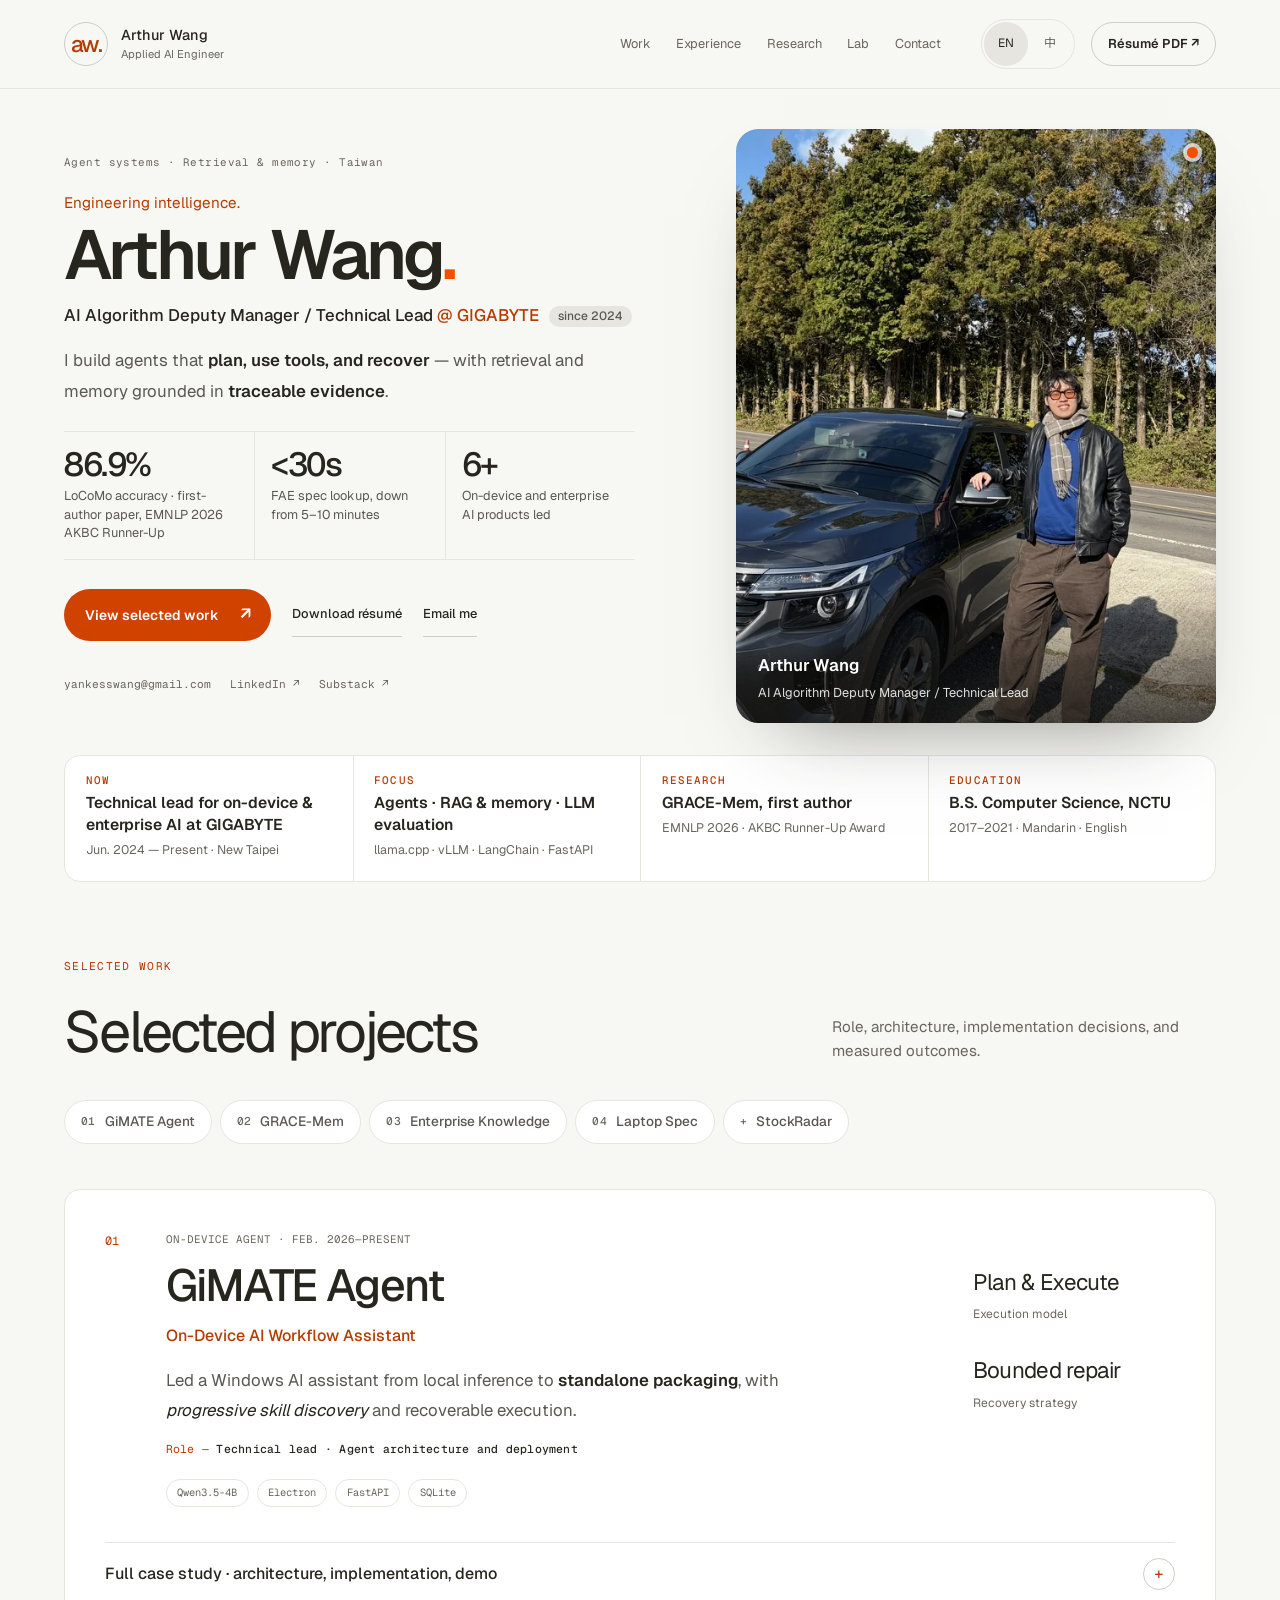
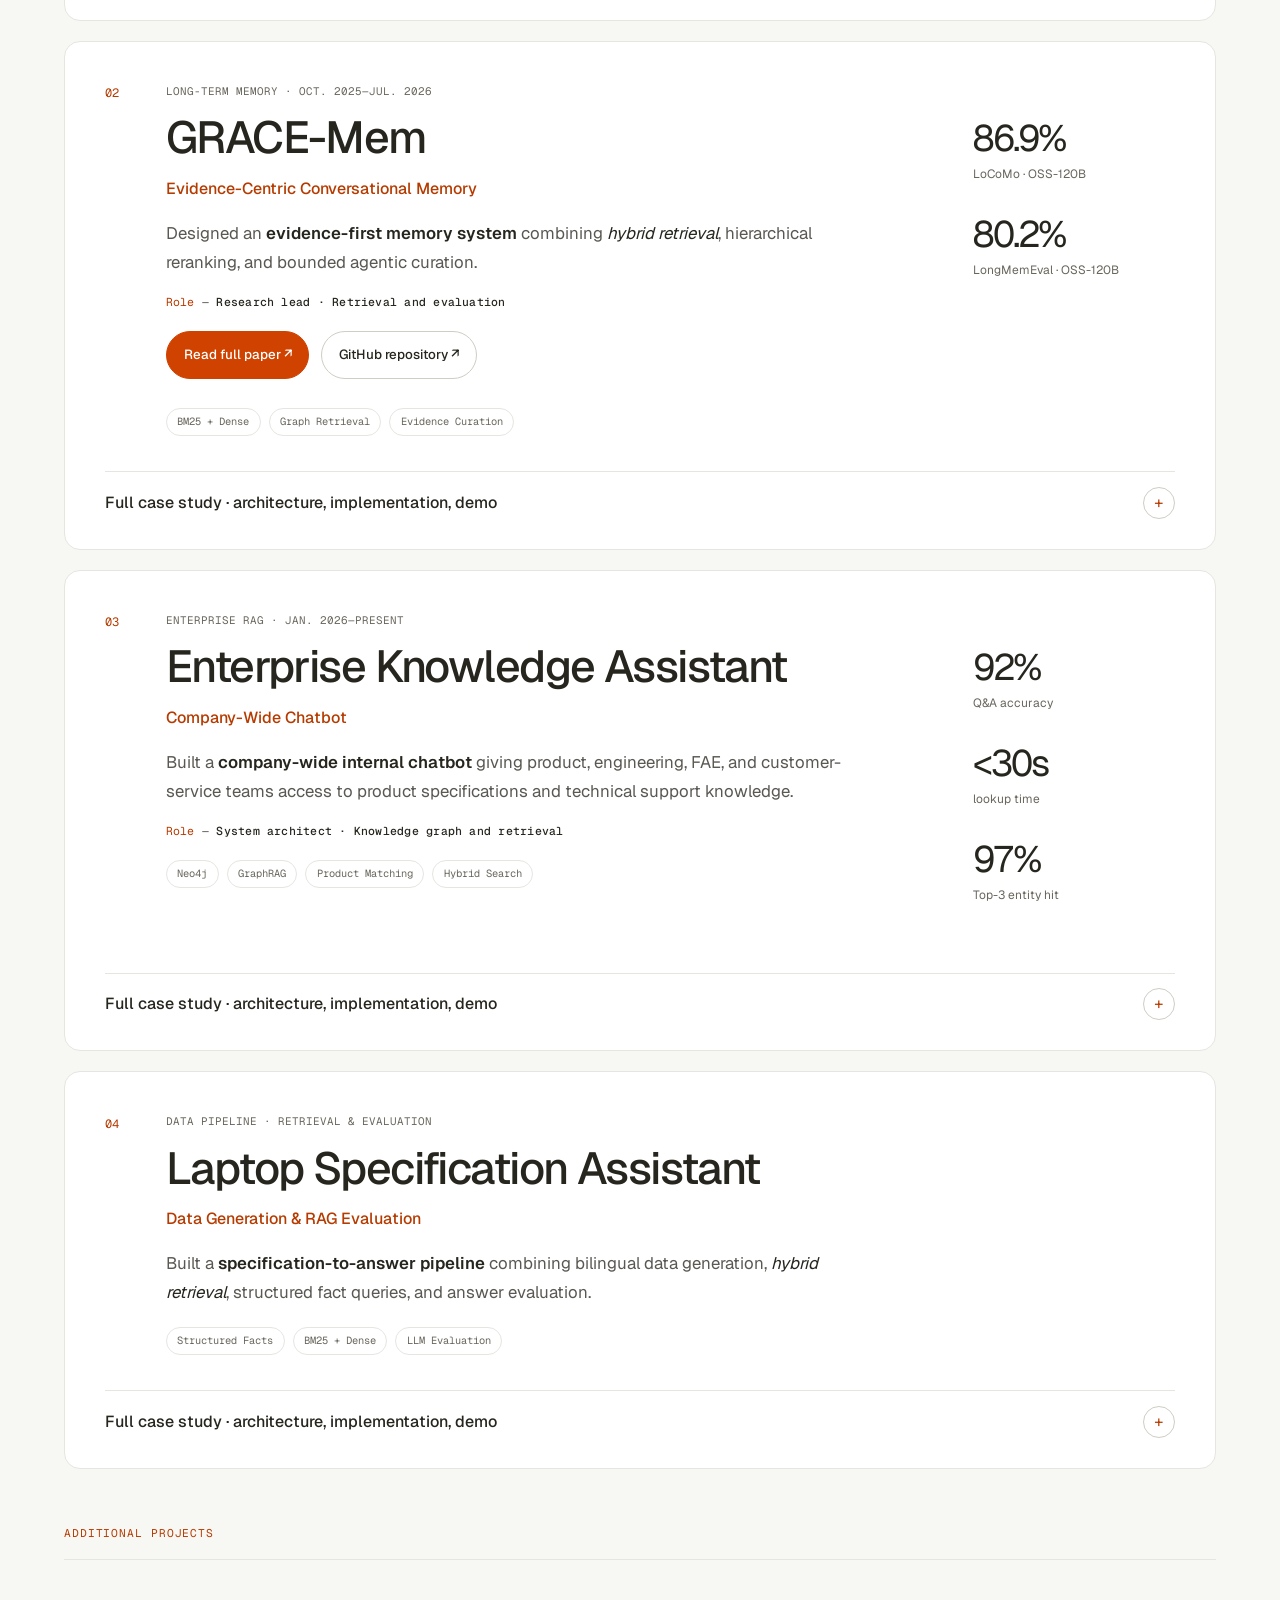
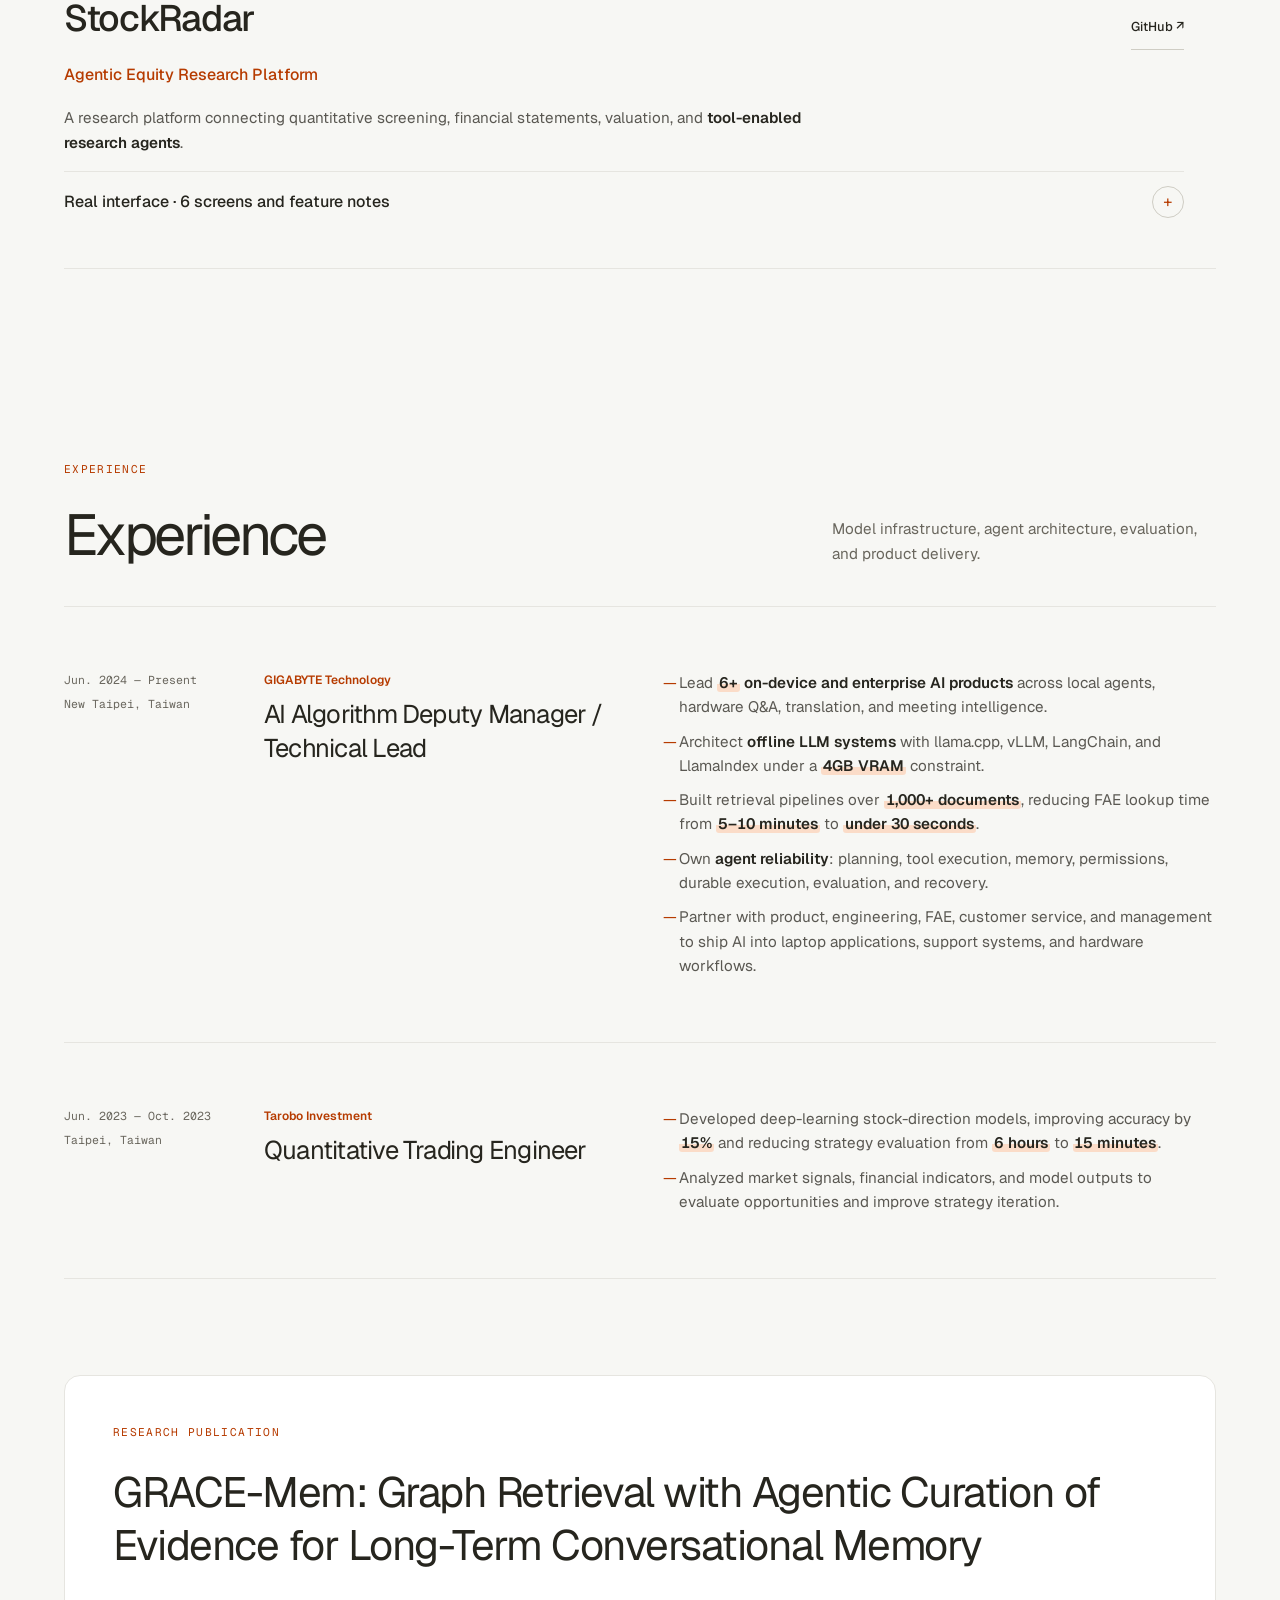
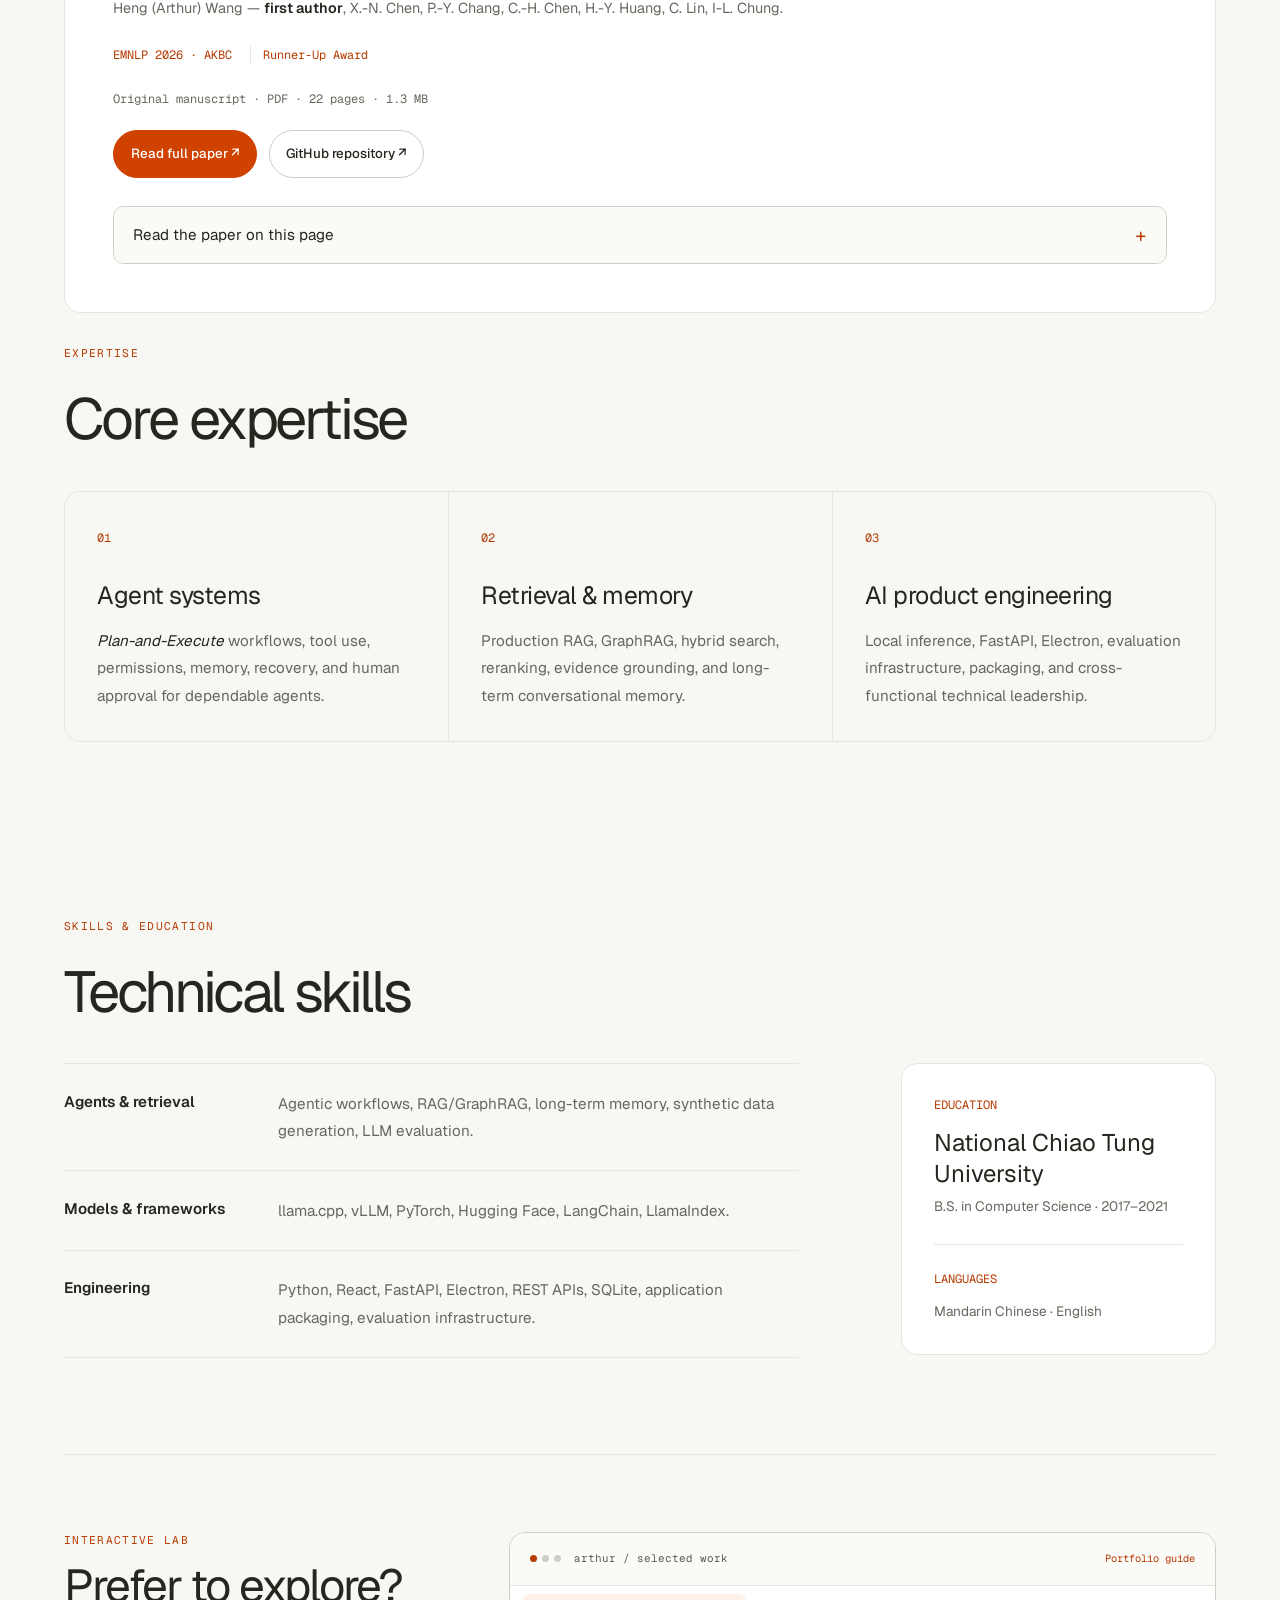
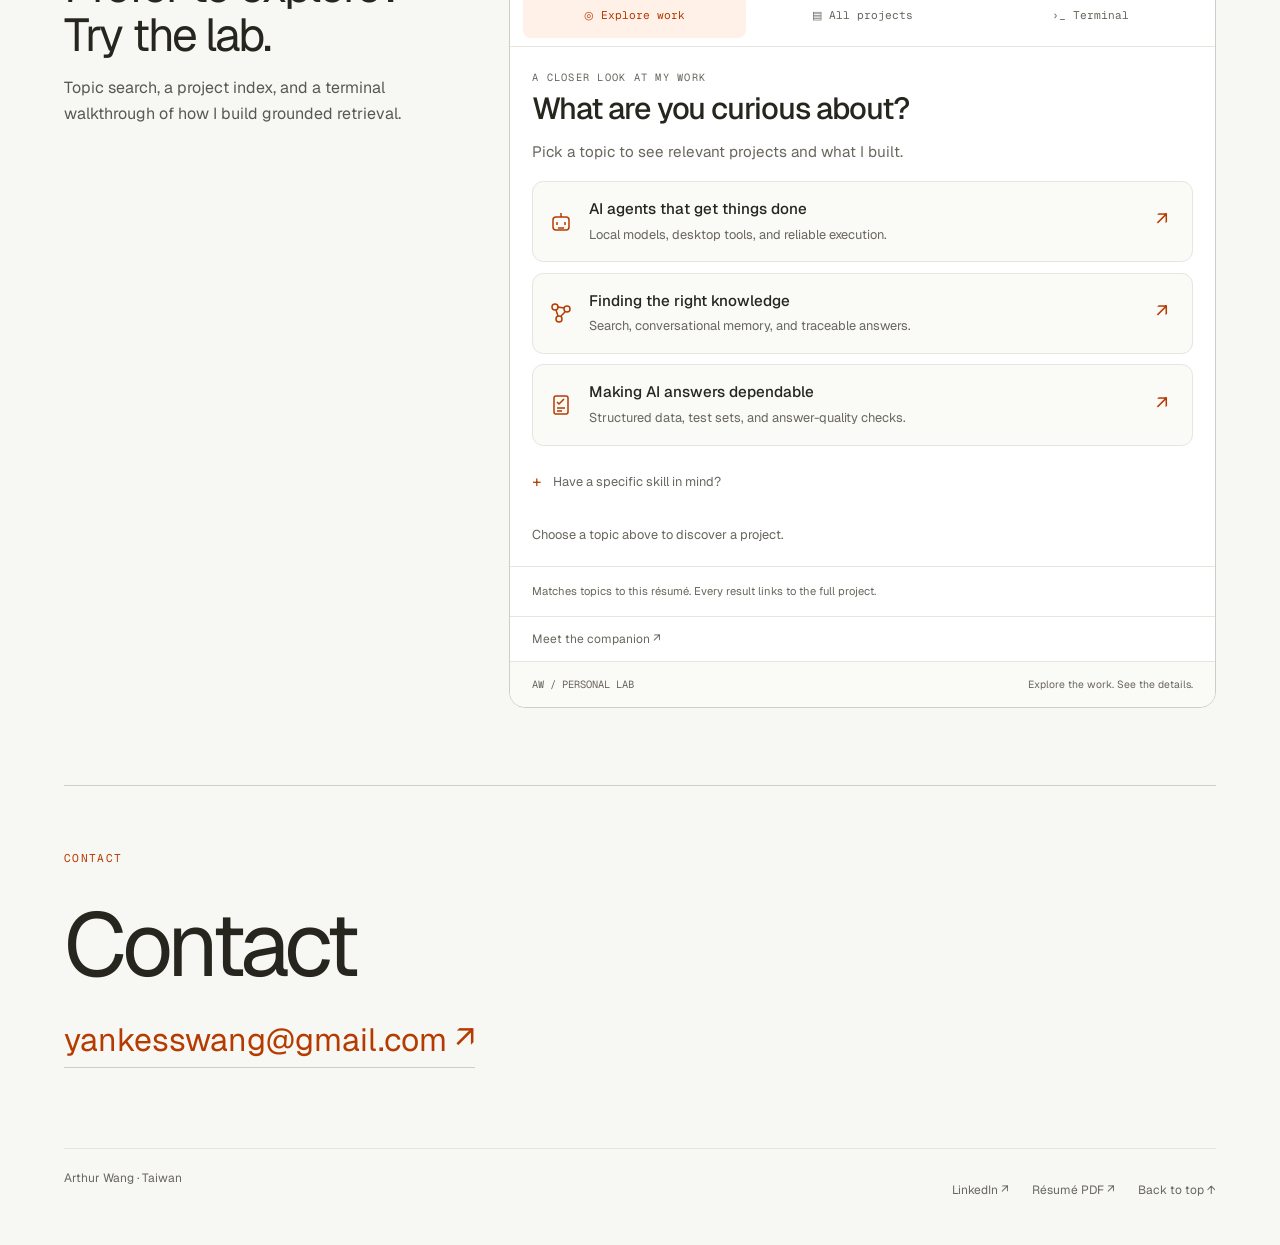
==== commit 803027c2: "Switch typography to Geist and Geist Mono Replace Outfit / DM Mono site-wide (Google Fonts request, " ====
--- a/index.html
+++ b/index.html
@@ -13,8 +13,8 @@
 <link href="data:image/svg+xml,%3Csvg xmlns='http://www.w3.org/2000/svg' viewBox='0 0 64 64'%3E%3Crect width='64' height='64' rx='10' fill='%23f7f7f4'/%3E%3Ctext x='32' y='41' text-anchor='middle' font-family='Arial' font-size='24' font-weight='700' fill='%2326251e'%3EAW%3C/text%3E%3C/svg%3E" rel="icon"/>
 <link href="https://fonts.googleapis.com" rel="preconnect"/>
 <link crossorigin="" href="https://fonts.gstatic.com" rel="preconnect"/>
-<link href="https://fonts.googleapis.com/css2?family=DM+Mono:wght@400;500&amp;family=Noto+Sans+TC:wght@400;500;600;700&amp;family=Outfit:wght@400;500;600;700&amp;display=swap" rel="stylesheet"/>
-<link href="styles.css?v=hero-portrait-1" rel="stylesheet"/>
+<link href="https://fonts.googleapis.com/css2?family=Geist:wght@400;500;600;700&amp;family=Geist+Mono:wght@400;500&amp;family=Noto+Sans+TC:wght@400;500;600;700&amp;display=swap" rel="stylesheet"/>
+<link href="styles.css?v=geist-1" rel="stylesheet"/>
 <link href="design.css?v=support-query-flow-5" rel="stylesheet"/>
 <link href="terminal.css?v=cli-demo-1" rel="stylesheet"/>
 <link href="figures.css?v=support-query-flow-5" rel="stylesheet"/>
@@ -22,8 +22,8 @@
 <link href="project-workspaces.css?v=support-query-flow-5" rel="stylesheet"/>
 <link href="workspace-polish.css?v=support-query-flow-5" rel="stylesheet"/>
 <link href="support-workspace.css?v=support-query-flow-5" rel="stylesheet"/>
-<link href="portfolio-polish.css?v=kw-1" rel="stylesheet"/>
-<link href="gimate-concept.css?v=gx-3" rel="stylesheet"/>
+<link href="portfolio-polish.css?v=geist-1" rel="stylesheet"/>
+<link href="gimate-concept.css?v=gx-5" rel="stylesheet"/>
 </head>
 <body>
 <a class="skip-link" data-i18n="skip" href="#main">Skip to content</a>
@@ -393,7 +393,7 @@
 <script src="support-workspace.js?v=support-query-flow-5"></script>
 <script src="project-workspaces.js?v=support-query-flow-5"></script>
 <script src="system-demos.js?v=support-query-flow-5"></script>
-<script src="gimate-concept.js?v=gx-3"></script>
+<script src="gimate-concept.js?v=gx-5"></script>
 <script src="portfolio-polish.js?v=kw-1"></script>
 </body>
 </html>
--- a/styles.css
+++ b/styles.css
@@ -18,9 +18,9 @@
   --red: #d0abaa;
   --max: 1180px;
   --gutter: clamp(1.2rem, 4vw, 3.5rem);
-  --sans: "Outfit", "Noto Sans TC", sans-serif;
+  --sans: "Geist", "Noto Sans TC", system-ui, sans-serif;
   --serif: "Newsreader", "Noto Serif TC", serif;
-  --mono: "DM Mono", ui-monospace, monospace;
+  --mono: "Geist Mono", ui-monospace, SFMono-Regular, Menlo, monospace;
   --ease-out-expo: cubic-bezier(.16, 1, .3, 1);
   --ease-reveal: cubic-bezier(.25, .1, .25, 1);
 }
--- a/terminal.css
+++ b/terminal.css
@@ -15,7 +15,7 @@
   --cli-orange: #f54e00;
   --cli-tint: #fff3ec;
   --cli-ok: #1f7658;
-  --cli-mono: var(--mono, "DM Mono", ui-monospace, SFMono-Regular, Menlo, monospace);
+  --cli-mono: var(--mono, "Geist Mono", ui-monospace, SFMono-Regular, Menlo, monospace);
   --cli-ease: cubic-bezier(.2, .7, .2, 1);
   display: flex; flex-direction: column; min-width: 0;
   color: var(--cli-ink); background: var(--cli-bg);
--- a/workspace-polish.css
+++ b/workspace-polish.css
@@ -3,7 +3,7 @@
 .product-workspace {
  --ws-ink:#202735; --ws-body:#485261; --ws-muted:#667180; --ws-line:#e1e5eb;
  --ws-accent:#29374a; --ws-active:#e9edf3; --ws-tint:#f7f8fa;
- font-family:var(--sans,"Outfit","Noto Sans TC",sans-serif); font-size:14px;
+ font-family:var(--sans,"Geist","Noto Sans TC",sans-serif); font-size:14px;
 }
 .product-workspace button, .product-workspace input, .product-workspace select, .product-workspace textarea { font-family:inherit; }
 .product-workspace .ws-button { font-size:13px; font-weight:500; }
@@ -150,7 +150,7 @@
 .nb-report-bottom { margin-top:26px; font-size:12px; }
 .nb-report-bottom small { font-size:11px; }
 /* Dedicated canvas: no nested portfolio navigation or modal chrome. */
-.workspace-page { --sans:"Outfit","Noto Sans TC",sans-serif; --mono:"DM Mono",monospace; margin:0; min-height:100dvh; background:#f7f8fa; color:#202735; -webkit-font-smoothing:antialiased; }
+.workspace-page { --sans:"Geist","Noto Sans TC",system-ui,sans-serif; --mono:"Geist Mono",ui-monospace,monospace; margin:0; min-height:100dvh; background:#f7f8fa; color:#202735; -webkit-font-smoothing:antialiased; }
 .workspace-page *, .workspace-page *::before, .workspace-page *::after { box-sizing:border-box; }
 .workspace-page svg { width:18px; height:18px; flex-shrink:0; }
 .workspace-page .product-workspace { min-height:100dvh; display:flex; flex-direction:column; }
--- a/portfolio-polish.css
+++ b/portfolio-polish.css
@@ -9,7 +9,7 @@
   border: 1px solid var(--line); border-radius: 999px; background: var(--surface);
   color: var(--body); font-size: .85rem; font-weight: 500; text-decoration: none; white-space: nowrap;
 }
-.project-jump a span { font: 500 .7rem/1 var(--mono, "DM Mono", monospace); color: var(--muted); letter-spacing: .04em; }
+.project-jump a span { font: 500 .7rem/1 var(--mono, "Geist Mono", monospace); color: var(--muted); letter-spacing: .04em; }
 .project-jump a:hover { border-color: var(--line-strong); color: var(--ink); }
 .project-jump a[aria-current] { border-color: var(--ink); background: var(--ink); color: var(--canvas); }
 .project-jump a[aria-current] span { color: #f9dac8; }
@@ -209,3 +209,16 @@
 em.kw { color: var(--ink); font-style: italic; }
 html[lang="zh-Hant"] em.kw { font-style: normal; text-decoration: underline; text-decoration-color: var(--line-strong); text-decoration-thickness: 1px; text-underline-offset: .28em; }
 @media print { strong.kw-metric { background: none; } }
+
+/* ── Typography: Geist + Geist Mono ───────────────────────
+   Geist is wider than the previous display face, so tracking is relaxed a little at each size. */
+body { font-feature-settings: "ss01" 0, "cv11" 1; }
+.hero h1 { letter-spacing: -.055em; font-weight: 600; }
+.section-heading h2, .explore-intro h2 { letter-spacing: -.045em; }
+.footer h2 { letter-spacing: -.05em; }
+.publication h2 { letter-spacing: -.035em; }
+#work .project h3, .side-project-heading h3 { letter-spacing: -.035em; }
+.capability h3 { letter-spacing: -.02em; }
+.hero-proof strong, .project-proof strong, .glance-item strong { font-feature-settings: "tnum" 1; }
+.hero-proof strong { letter-spacing: -.045em; font-weight: 500; }
+html[lang="zh-Hant"] .hero h1, html[lang="zh-Hant"] .section-heading h2 { letter-spacing: -.02em; }
--- a/gimate-concept.css
+++ b/gimate-concept.css
@@ -251,3 +251,46 @@
 .gx-slide:first-child { grid-column: 1 / -1; }
 .gx-slide:not(:first-child) h6 { font-size: .8rem; }
 .gx-slide:not(:first-child) ul { font-size: .68rem; line-height: 1.55; }
+
+/* ── Working navigation and pages ─────────────────────────── */
+.gx-nav button { display: flex; align-items: center; gap: .55rem; width: 100%; min-height: 36px; padding: .45rem .55rem; border: 0; border-radius: .45rem; background: transparent; color: var(--gx-body); font: .8rem/1.2 var(--sans); text-align: left; cursor: pointer; position: relative; }
+.gx-nav button::after { content: ""; position: absolute; inset: -2px 0; }
+.gx-nav button span { overflow: hidden; white-space: nowrap; text-overflow: ellipsis; }
+.gx-nav button b { margin-left: auto; padding: .05rem .4rem; border-radius: 999px; background: var(--gx-raised); color: var(--gx-dim); font: 500 .64rem/1.4 var(--mono, monospace); }
+.gx-nav button:hover { background: var(--gx-raised); color: var(--gx-ink); }
+.gx-nav button.is-current { background: var(--gx-accent-soft); color: #ffc29f; }
+.gx-nav button:focus-visible, .gx-crumb button:focus-visible, .gx-pill:focus-visible, .gx-switch:focus-visible, .gx-mode-card:focus-visible, .gx-send:focus-visible { outline: 2px solid var(--gx-accent); outline-offset: 2px; }
+.gx-muted { color: var(--gx-dim) !important; font-size: .72rem !important; }
+.gx-crumb button { padding: 0; border: 0; background: none; color: var(--gx-dim); font: inherit; cursor: pointer; text-decoration: underline; text-decoration-color: transparent; text-underline-offset: .2em; }
+.gx-crumb button:hover { color: var(--gx-ink); text-decoration-color: currentColor; }
+.gx-input textarea { display: block; width: 100%; min-height: 1.6rem; padding: 0; resize: none; border: 0; outline: 0; background: transparent; color: var(--gx-ink); font: .84rem/1.5 var(--sans); }
+.gx-input textarea::placeholder { color: var(--gx-dim); }
+.gx-input:focus-within, .gx-input:focus-within + .gx-tools { border-color: var(--gx-accent); }
+button.gx-send { border: 0; cursor: pointer; } button.gx-send:hover { background: var(--gx-accent); color: #1a0f08; }
+.gx-mapped { display: flex; align-items: center; gap: .35rem; justify-self: end; margin: -.2rem 0 0; color: var(--gx-dim); font-size: .68rem; } .gx-mapped b { color: #ffc29f; font-weight: 500; } .gx-mapped svg { width: 12px; height: 12px; color: var(--gx-accent); }
+.gx-another { display: grid; gap: .45rem; padding-top: .3rem; } .gx-another > span { color: var(--gx-dim); font-size: .7rem; }
+.gx-another div, .gx-mobilebar { display: flex; flex-wrap: wrap; gap: .35rem; }
+.gx-pill { display: inline-flex; align-items: center; gap: .35rem; min-height: 34px; padding: 0 .7rem; border: 1px solid var(--gx-line-2); border-radius: 999px; background: var(--gx-raised); color: var(--gx-ink); font: 500 .72rem/1 var(--sans); cursor: pointer; transition: border-color 160ms ease, background-color 160ms ease; position: relative; }
+.gx-pill::after { content: ""; position: absolute; inset: -5px 0; }
+.gx-pill svg { width: 14px; height: 14px; color: var(--gx-accent); }
+.gx-pill:hover, .gx-pill.is-on { border-color: var(--gx-accent); background: var(--gx-accent-soft); }
+.gx-pill-ghost { background: transparent; }
+.gx-mobilebar { display: none; margin-bottom: .7rem; }
+.gx-page { display: grid; gap: .8rem; align-content: start; flex: 1; min-height: 0; overflow-y: auto; }
+.gx-page-head h4 { margin: 0 0 .2rem; font: 600 1.15rem/1.3 var(--sans); } .gx-page-head p { margin: 0; color: var(--gx-dim); font-size: .78rem; }
+.gx-list, .gx-skill-grid { display: grid; gap: .4rem; margin: 0; padding: 0; list-style: none; }
+.gx-list li, .gx-skill-grid li { display: grid; grid-template-columns: auto minmax(0, 1fr) auto; align-items: center; gap: .65rem; padding: .6rem .7rem; border: 1px solid var(--gx-line); border-radius: .6rem; background: var(--gx-panel); animation: gx-in 260ms var(--gx-ease) both; }
+.gx-list strong, .gx-skill-grid strong { display: block; font-size: .8rem; } .gx-list div span, .gx-skill-grid div span { color: var(--gx-dim); font-size: .7rem; }
+.gx-list-icon { display: grid; place-items: center; width: 2rem; height: 2rem; border-radius: .5rem; background: var(--gx-accent-soft); color: var(--gx-accent); }
+.gx-list-icon.is-ok { background: rgb(127 209 168 / 12%); color: var(--gx-ok); } .gx-list-icon.is-warn { background: rgb(240 180 106 / 12%); color: var(--gx-warn); }
+.gx-skill-grid { grid-template-columns: repeat(2, minmax(0, 1fr)); }
+.gx-switch { position: relative; width: 2.5rem; height: 1.4rem; padding: 0; border: 0; border-radius: 999px; background: var(--gx-line-2); cursor: pointer; transition: background-color 180ms ease; }
+.gx-switch::after { content: ""; position: absolute; inset: -11px -2px; }
+.gx-switch i { position: absolute; top: .2rem; left: .2rem; width: 1rem; height: 1rem; border-radius: 50%; background: var(--gx-ink); transition: transform 180ms var(--gx-ease); }
+.gx-switch[aria-checked="true"] { background: var(--gx-accent); } .gx-switch[aria-checked="true"] i { transform: translateX(1.1rem); background: #1a0f08; }
+.gx-modes { display: grid; grid-template-columns: repeat(2, minmax(0, 1fr)); gap: .5rem; }
+.gx-mode-card { display: grid; gap: .25rem; padding: .75rem .8rem; border: 1px solid var(--gx-line-2); border-radius: .7rem; background: var(--gx-panel); color: var(--gx-ink); text-align: left; cursor: pointer; }
+.gx-mode-card strong { font-size: .82rem; } .gx-mode-card span { color: var(--gx-dim); font-size: .7rem; line-height: 1.45; }
+.gx-mode-card.is-on { border-color: var(--gx-accent); background: linear-gradient(160deg, rgb(255 138 76 / 12%), var(--gx-panel)); box-shadow: inset 0 0 0 1px rgb(255 138 76 / 25%); }
+.gx-blank { display: grid; justify-items: start; gap: .6rem; padding: 1rem; border: 1px dashed var(--gx-line-2); border-radius: .7rem; } .gx-blank p { margin: 0; color: var(--gx-dim); font-size: .8rem; }
+@media (max-width: 860px) { .gx-mobilebar { display: flex; } .gx-skill-grid, .gx-modes { grid-template-columns: 1fr; } }
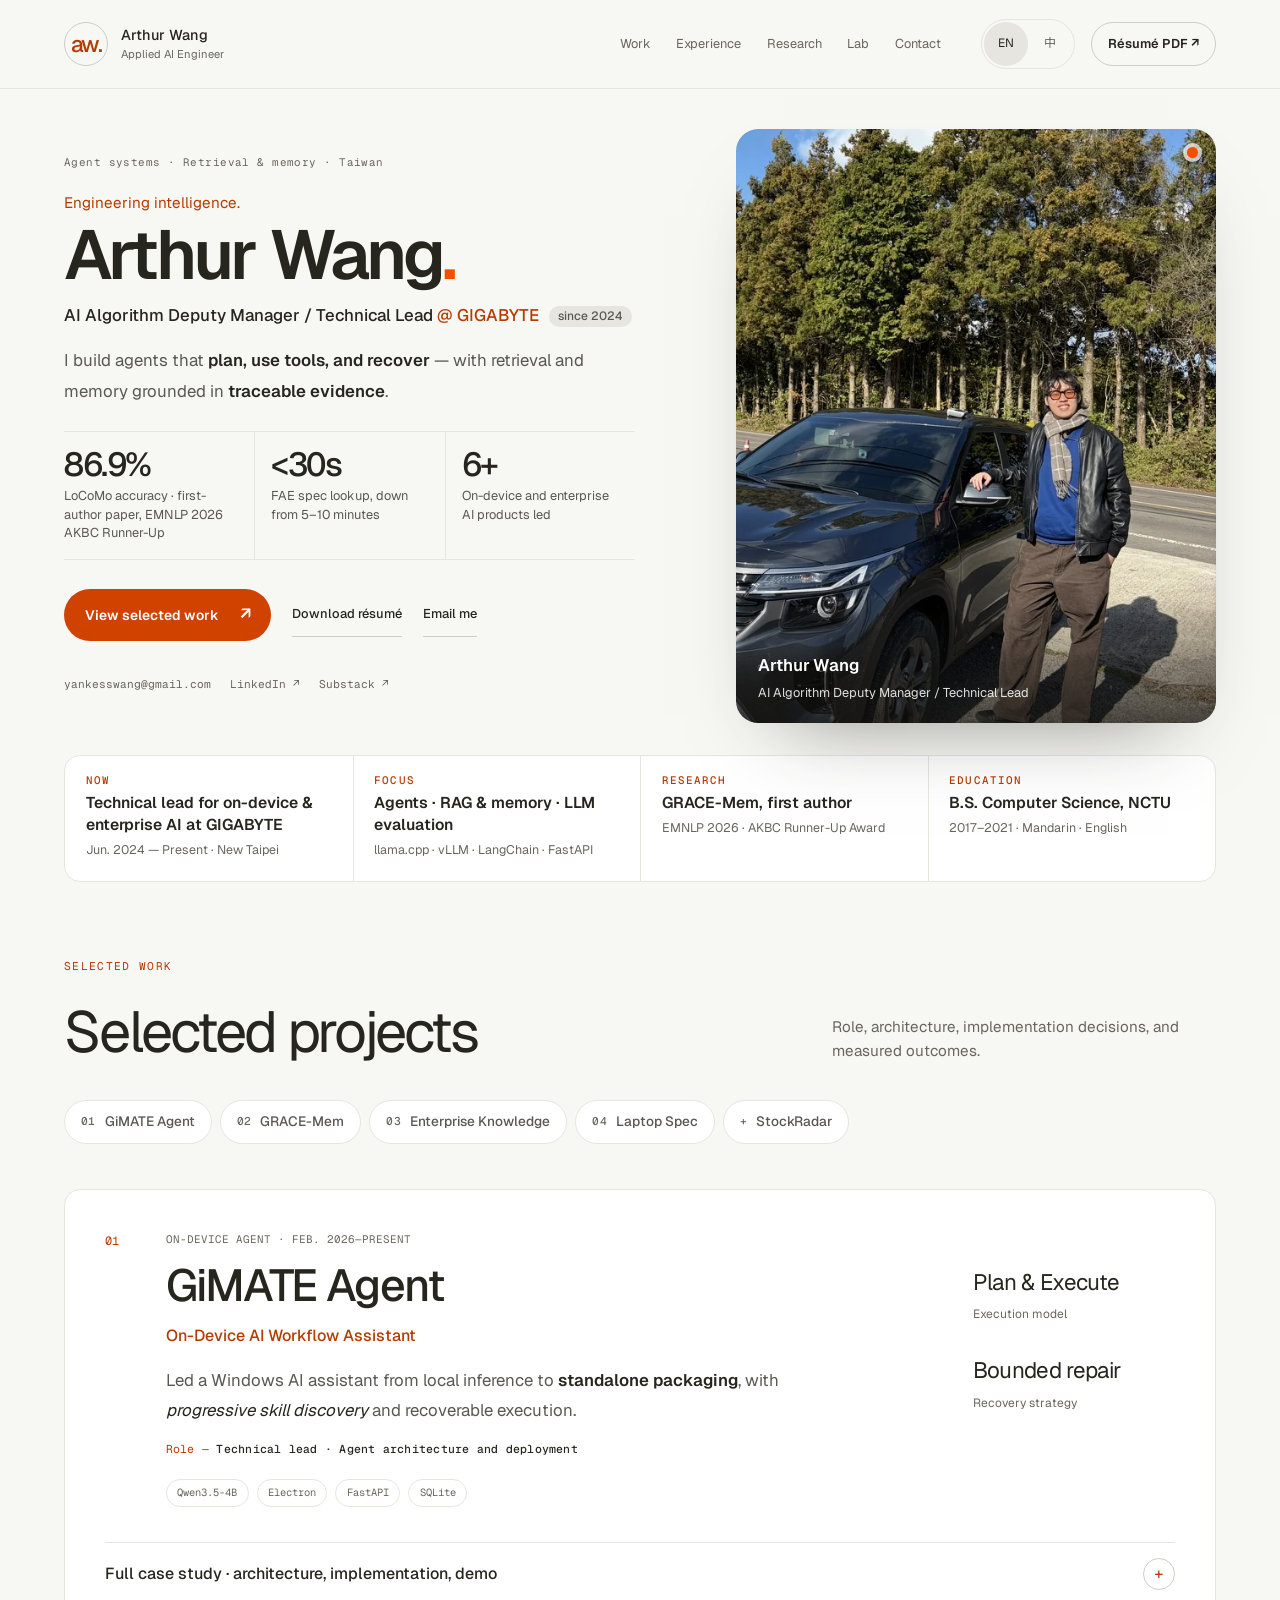
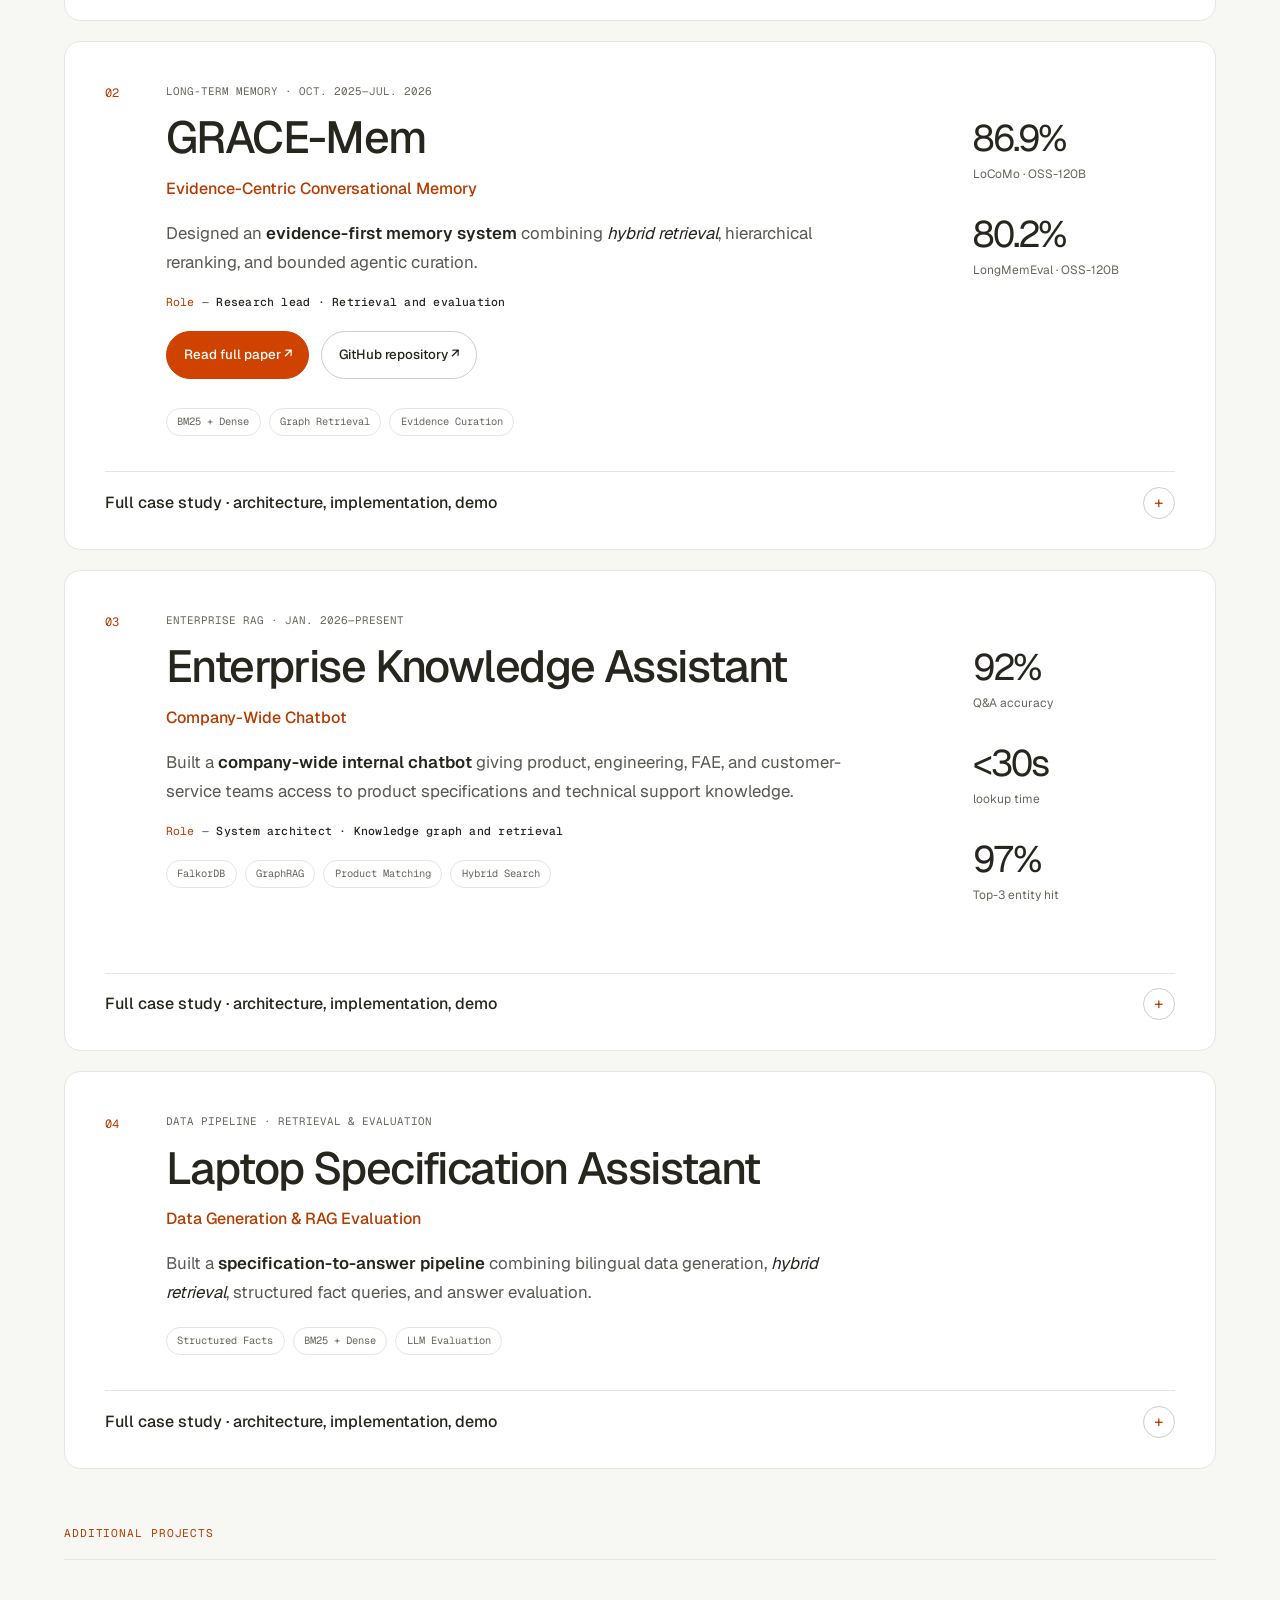
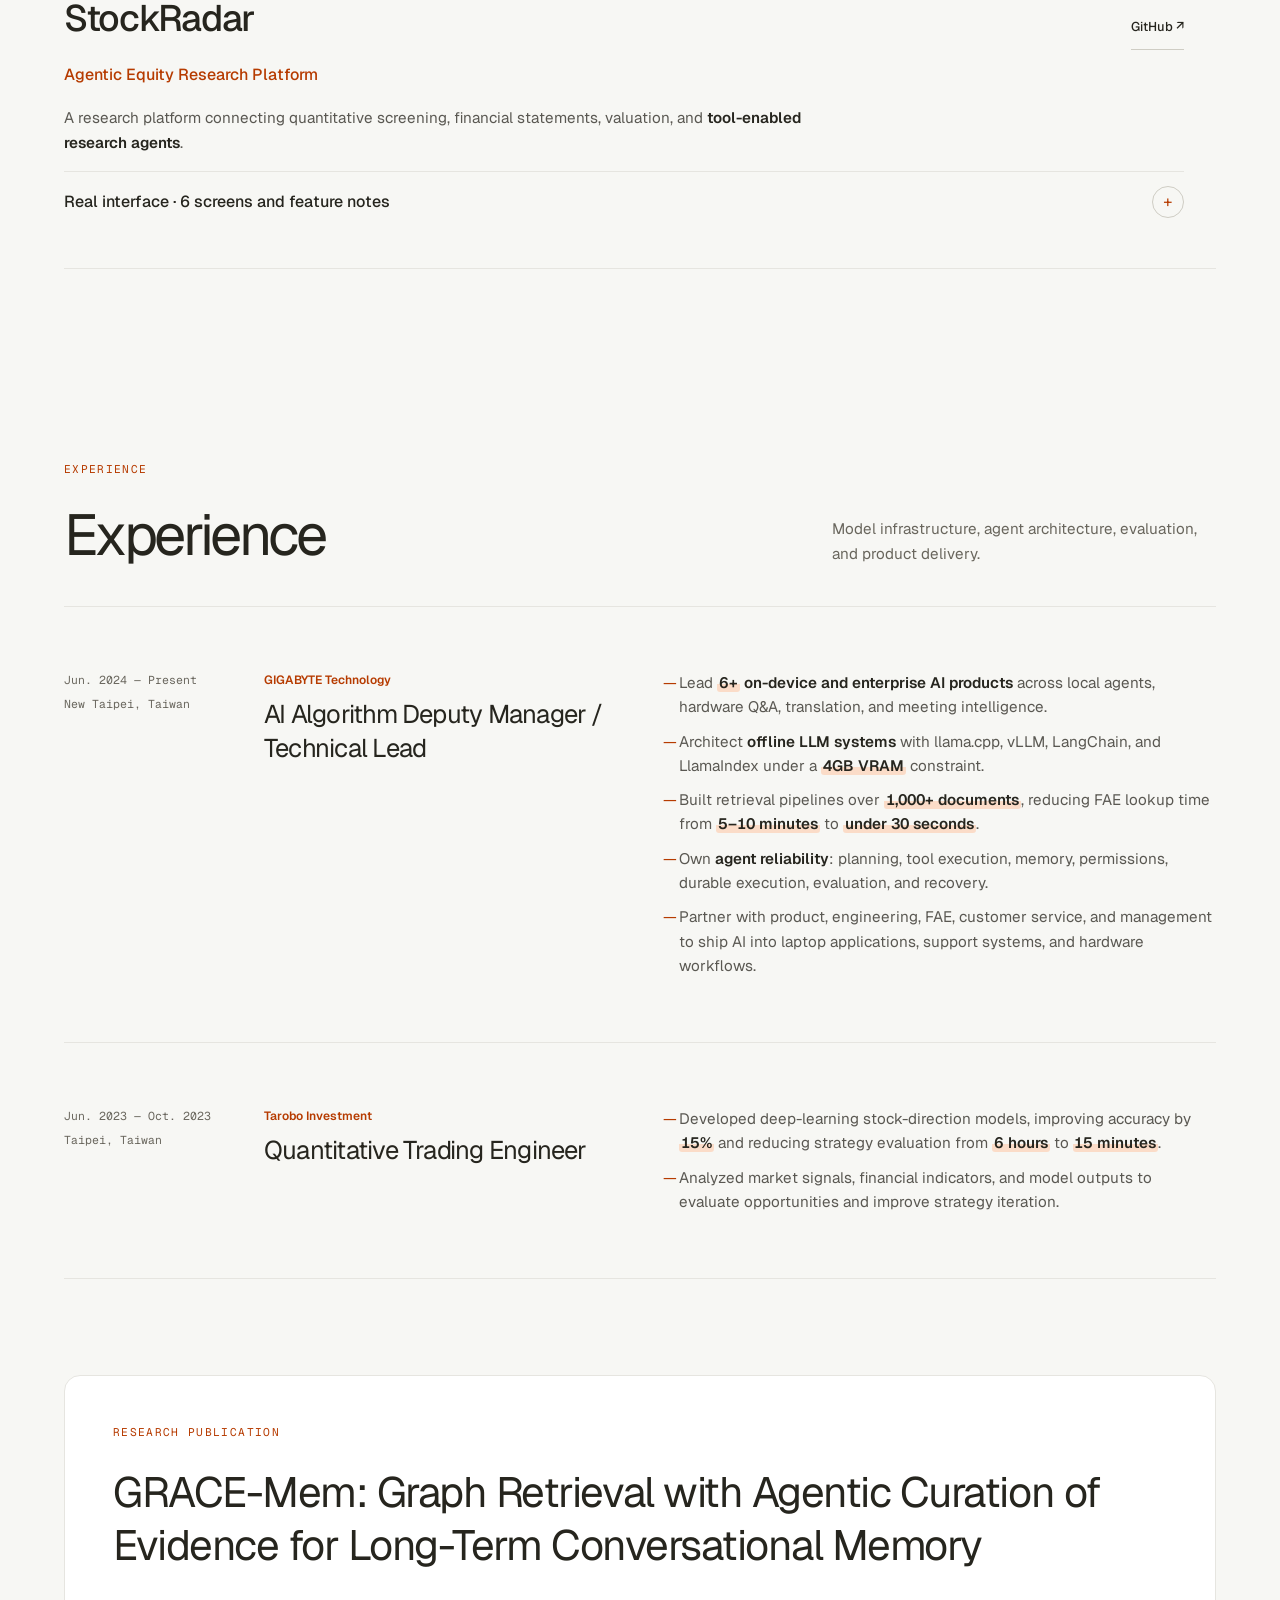
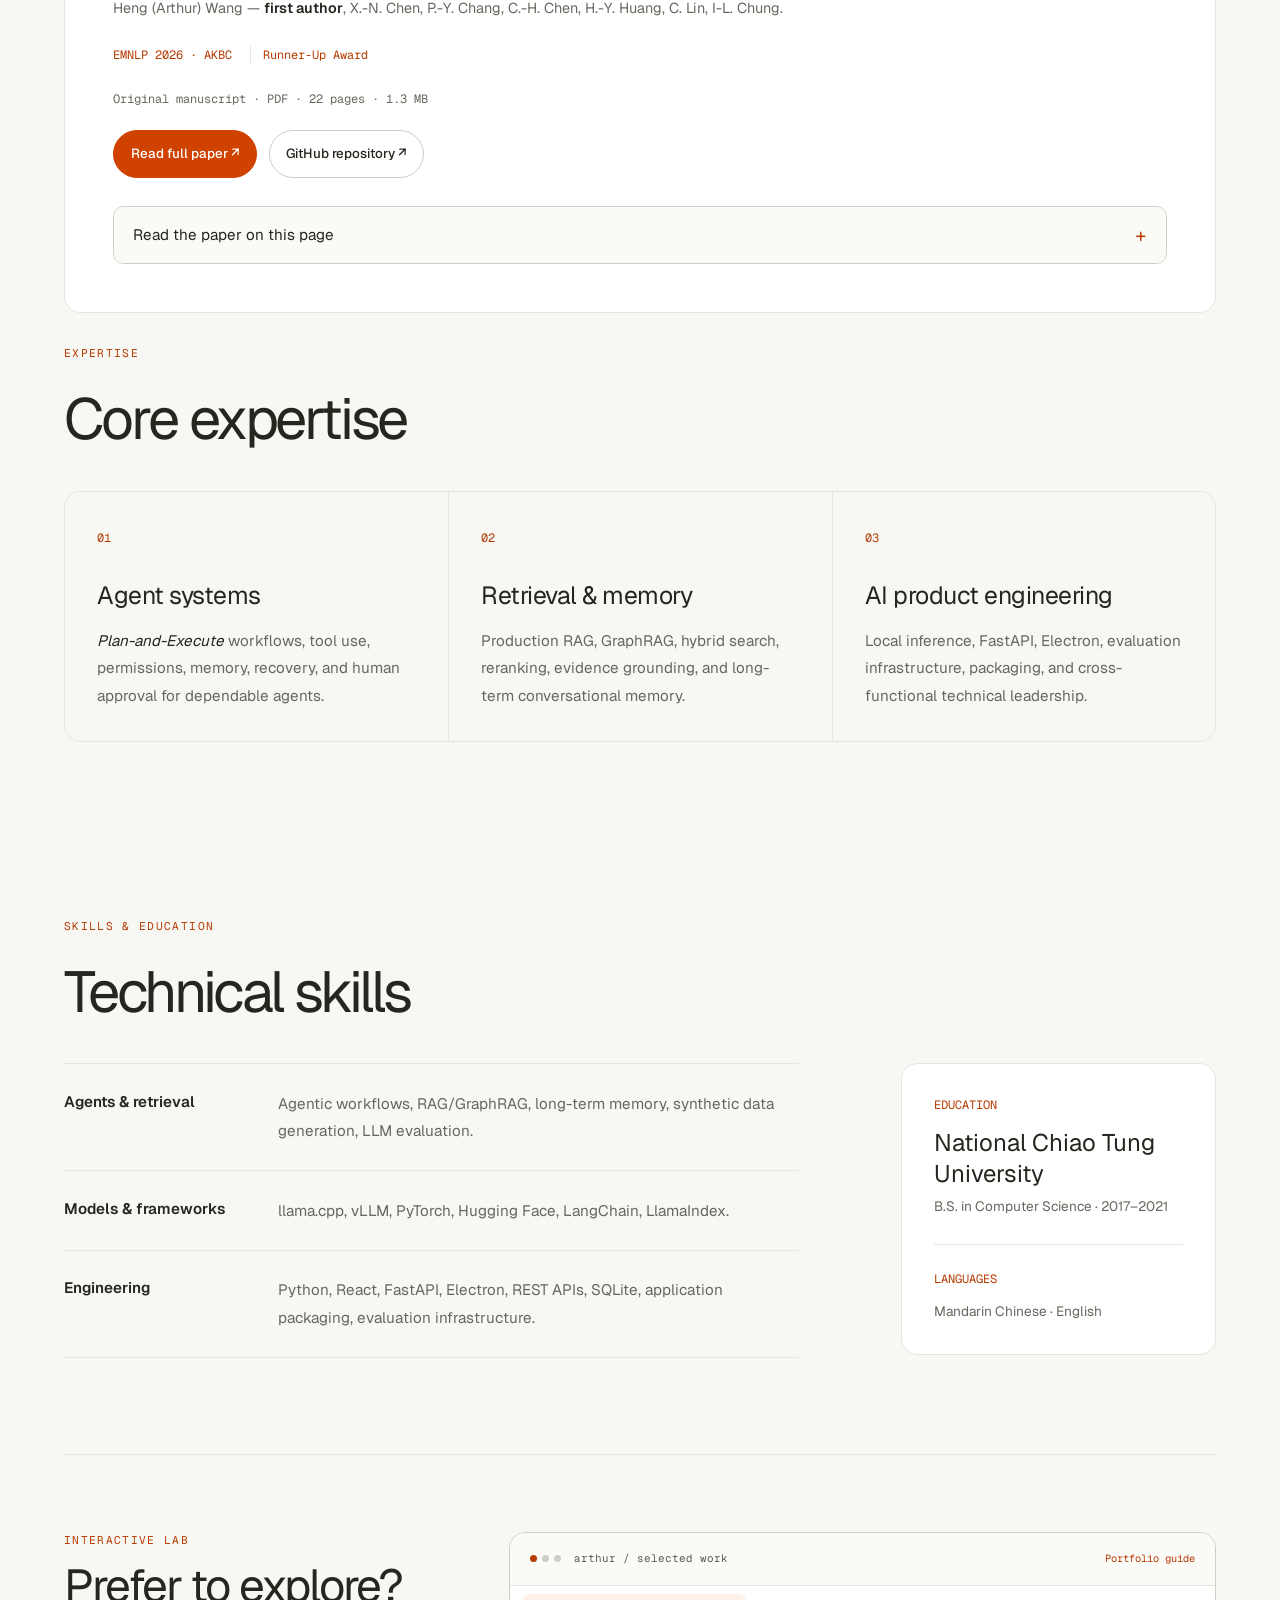
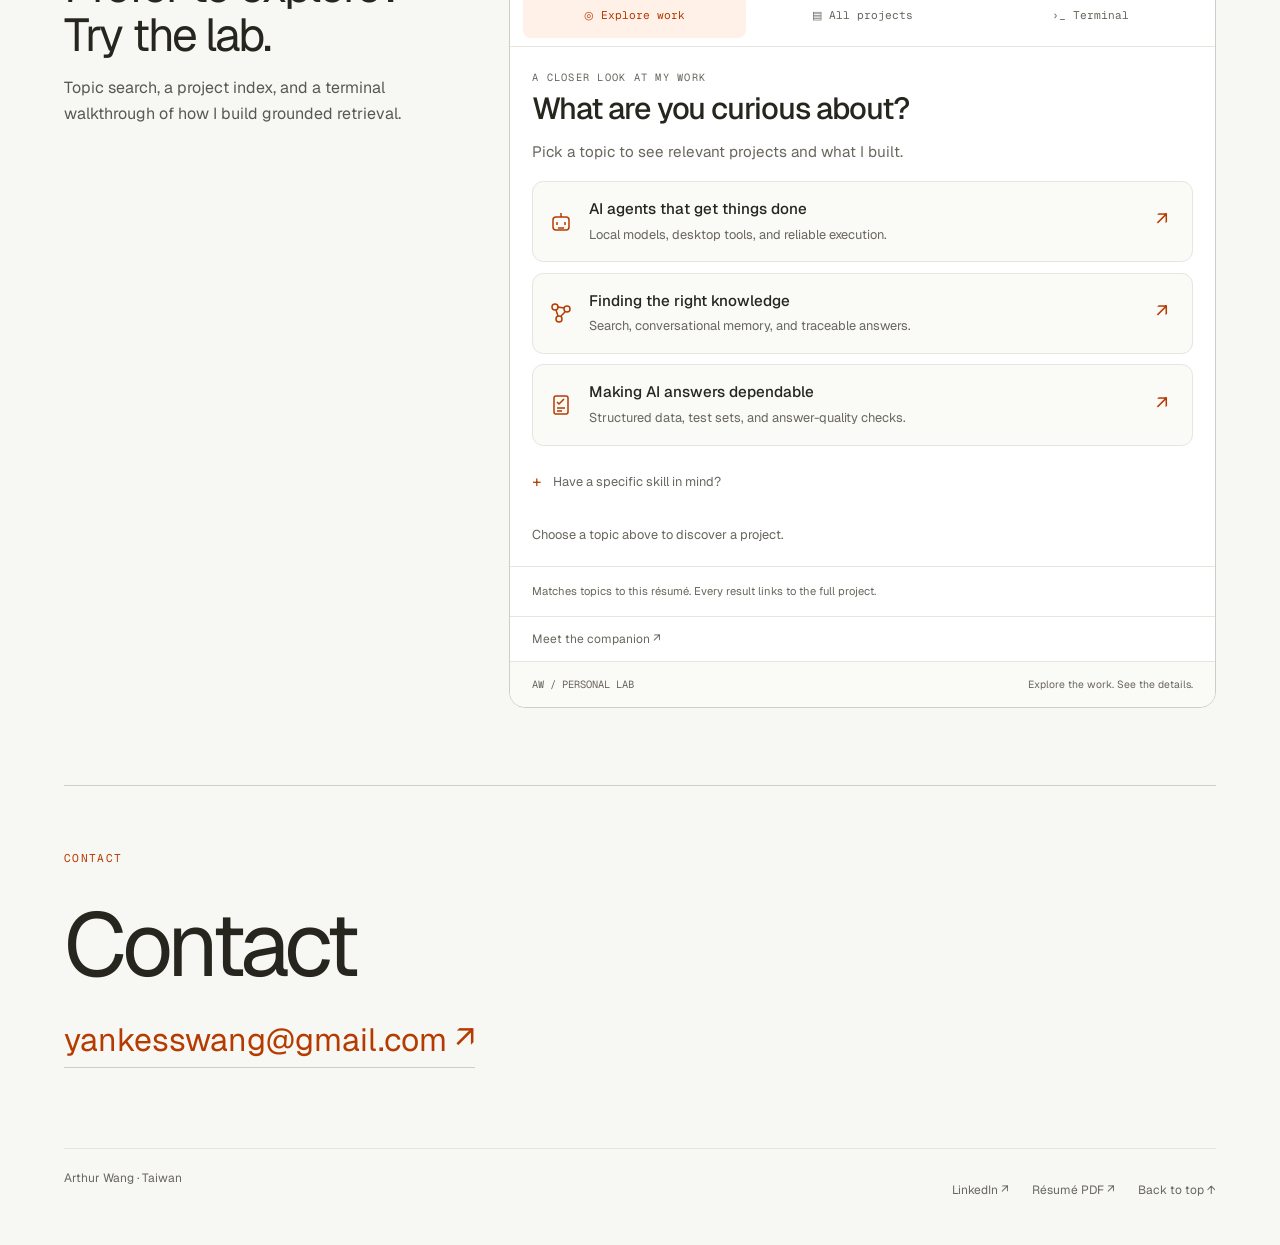
==== commit c4365ec7: "Add code-verified system architecture for E-Support and NB Spec Five-layer architecture flows with k" ====
--- a/index.html
+++ b/index.html
@@ -24,6 +24,8 @@
 <link href="support-workspace.css?v=support-query-flow-5" rel="stylesheet"/>
 <link href="portfolio-polish.css?v=geist-1" rel="stylesheet"/>
 <link href="gimate-concept.css?v=gx-5" rel="stylesheet"/>
+<link href="workspace-motion.css?v=wsm-5" rel="stylesheet"/>
+<link href="arch.css?v=arch-1" rel="stylesheet"/>
 </head>
 <body>
 <a class="skip-link" data-i18n="skip" href="#main">Skip to content</a>
@@ -152,11 +154,11 @@
 <p class="project-role"><span data-i18n="projectRoleLabel">Role</span> — <strong data-i18n="faeRole">System architect · Knowledge graph and retrieval</strong></p>
 
 
-<ul class="tags"><li>Neo4j</li><li>GraphRAG</li><li>Product Matching</li><li>Hybrid Search</li></ul>
+<ul class="tags"><li>FalkorDB</li><li>GraphRAG</li><li>Product Matching</li><li>Hybrid Search</li></ul>
 </div>
 <div class="project-proof"><strong>92%</strong><span data-i18n="faeProof1">Q&amp;A accuracy</span><strong>&lt;30s</strong><span data-i18n="faeProof2">lookup time</span><strong>97%</strong><span data-i18n="faeProof3">Top-3 entity hit</span></div>
 
-<details class="case-more"><summary><span class="case-more-label" data-i18n="caseMore">Full case study · architecture, implementation, demo</span><span aria-hidden="true" class="case-more-icon">+</span></summary><div class="case-more-body"><figure class="architecture-strip"><figcaption>Identify → Retrieve → Answer</figcaption><p data-i18n="labMapKnowledge">Product query → Model matching → Hybrid retrieval → Answer</p><span class="architecture-caption" data-i18n="labArchitecture">Architecture overview</span></figure><details class="project-deep-dive" open=""><summary><span data-i18n="projectDetails">Explore implementation</span><span aria-hidden="true" class="detail-toggle">+</span></summary><ul class="project-details">
+<details class="case-more"><summary><span class="case-more-label" data-i18n="caseMore">Full case study · architecture, implementation, demo</span><span aria-hidden="true" class="case-more-icon">+</span></summary><div class="case-more-body"><section class="arch" data-arch="knowledge"><noscript><p>Enable JavaScript to view the system architecture.</p></noscript></section><details class="project-deep-dive" open=""><summary><span data-i18n="projectDetails">Explore implementation</span><span aria-hidden="true" class="detail-toggle">+</span></summary><ul class="project-details">
 <li data-i18n="faeDetail1">Gave product, engineering, FAE, and customer-service teams a unified interface to product specifications and technical support knowledge.</li>
 <li data-i18n="faeDetail2">Unified 1,000+ product documents into a structured knowledge base, standardizing product models, categories, and specification fields.</li>
 <li data-i18n="faeDetail3">Combined exact/fuzzy product matching, BM25, dense embeddings, and graph-based retrieval to resolve ambiguous model references.</li>
@@ -176,7 +178,7 @@
 </div>
 
 
-<details class="case-more"><summary><span class="case-more-label" data-i18n="caseMore">Full case study · architecture, implementation, demo</span><span aria-hidden="true" class="case-more-icon">+</span></summary><div class="case-more-body"><figure class="architecture-strip"><figcaption>Structure → Query → Evaluate</figcaption><p data-i18n="labMapData">Specifications → Structured facts / RAG → Answer → Evaluation</p><span class="architecture-caption" data-i18n="labArchitecture">Architecture overview</span></figure><details class="project-deep-dive" open=""><summary><span data-i18n="projectDetails">Explore implementation</span><span aria-hidden="true" class="detail-toggle">+</span></summary><ul class="project-details">
+<details class="case-more"><summary><span class="case-more-label" data-i18n="caseMore">Full case study · architecture, implementation, demo</span><span aria-hidden="true" class="case-more-icon">+</span></summary><div class="case-more-body"><section class="arch" data-arch="laptop"><noscript><p>Enable JavaScript to view the system architecture.</p></noscript></section><details class="project-deep-dive" open=""><summary><span data-i18n="projectDetails">Explore implementation</span><span aria-hidden="true" class="detail-toggle">+</span></summary><ul class="project-details">
 <li data-i18n="laptopDetail1">Transformed laptop specifications into structured product data and bilingual Q&amp;A datasets for retrieval and evaluation.</li>
 <li data-i18n="laptopDetail2">Combined dense/BM25 retrieval, model-specific filtering, and batch answer generation for laptop specification questions.</li>
 <li data-i18n="laptopDetail3">Implemented LLM-as-a-Judge evaluation with strict/lenient grading, per-question reports, and error analysis.</li>
@@ -390,10 +392,11 @@
 <dialog aria-labelledby="system-dialog-title" class="system-dialog"><header><h2 id="system-dialog-title">System concept</h2><button class="system-dialog-close" type="button">Close ✕</button></header><div class="system-dialog-portal"></div></dialog>
 <script src="workspace-media.js?v=support-query-flow-5"></script>
 <script src="support-catalog.js?v=support-query-flow-5"></script>
-<script src="support-workspace.js?v=support-query-flow-5"></script>
-<script src="project-workspaces.js?v=support-query-flow-5"></script>
+<script src="support-workspace.js?v=wsm-1"></script>
+<script src="project-workspaces.js?v=wsm-2"></script>
 <script src="system-demos.js?v=support-query-flow-5"></script>
 <script src="gimate-concept.js?v=gx-5"></script>
+<script src="arch.js?v=arch-1"></script>
 <script src="portfolio-polish.js?v=kw-1"></script>
 </body>
 </html>
--- a/workspace-motion.css
+++ b/workspace-motion.css
@@ -0,0 +1,104 @@
+/* E-Support and NB Spec: processing runs, richer answers, comparison tables, evaluation charts.
+   Uses each workspace's own tokens (--ws-*); entrance animations only on fresh results. */
+.product-workspace .ws-run { display: grid; gap: .7rem; margin: .4rem 0 1rem; padding: 1rem 1.1rem; border: 1px solid var(--ws-line); border-radius: .9rem; background: linear-gradient(180deg, #fff, var(--ws-tint)); box-shadow: 0 14px 30px -24px rgb(24 38 54 / 45%); }
+.ws-run-head { display: flex; align-items: center; gap: .6rem; color: var(--ws-ink); font-size: 14px; }
+.ws-run-head span:last-child { margin-left: auto; color: var(--ws-muted); font: 12px var(--mono, monospace); font-variant-numeric: tabular-nums; }
+.ws-run-spinner { width: 14px; height: 14px; border: 2px solid var(--ws-line); border-top-color: var(--ws-accent); border-radius: 50%; animation: wsm-spin 700ms linear infinite; }
+.ws-run ol { display: grid; gap: .1rem; margin: 0; padding: 0; list-style: none; }
+.ws-run li { position: relative; display: grid; grid-template-columns: 18px minmax(0, 1fr); gap: .7rem; padding: .35rem 0 .45rem; }
+.ws-run li:not(:last-child)::before { content: ""; position: absolute; left: 8px; top: 24px; bottom: -4px; width: 2px; background: var(--ws-line); }
+.ws-run li.is-done:not(:last-child)::before { background: var(--ws-accent); }
+.ws-run-dot { width: 18px; height: 18px; margin-top: 1px; border-radius: 50%; border: 2px solid var(--ws-line); background: #fff; }
+.ws-run li.is-done .ws-run-dot { border-color: var(--ws-accent); background: var(--ws-accent) url("data:image/svg+xml,%3Csvg xmlns='http://www.w3.org/2000/svg' viewBox='0 0 24 24' fill='none' stroke='white' stroke-width='3' stroke-linecap='round'%3E%3Cpath d='m5 12 4 4L19 6'/%3E%3C/svg%3E") center / 11px no-repeat; }
+.ws-run li.is-active .ws-run-dot { border-color: var(--ws-accent); box-shadow: 0 0 0 4px rgb(35 93 114 / 14%); animation: wsm-pulse 900ms ease-in-out infinite; }
+.ws-run li strong { display: block; color: var(--ws-ink); font-size: 13.5px; font-weight: 600; }
+.ws-run li.is-waiting strong { color: var(--ws-muted); font-weight: 500; }
+.ws-run li p { margin: .15rem 0 0; color: var(--ws-body); font: 12px/1.55 var(--mono, monospace); overflow-wrap: anywhere; animation: wsm-in 260ms ease both; }
+.ws-run-bar { height: 4px; overflow: hidden; border-radius: 999px; background: var(--ws-line); }
+.ws-run-bar i { display: block; height: 100%; border-radius: inherit; background: linear-gradient(90deg, var(--ws-accent), #4fa3b8); transition: width 380ms cubic-bezier(.2, .7, .2, 1); }
+
+.product-workspace .ws-run-strip { display: flex; flex-wrap: wrap; align-items: center; gap: .35rem; margin: .1rem 0 .9rem; }
+.ws-run-strip > span { padding: .25rem .6rem; border: 1px solid var(--ws-line); border-radius: 999px; background: var(--ws-tint); color: var(--ws-body); font: 12px/1.3 var(--mono, monospace); }
+.ws-run-strip > span:first-child { border-color: rgb(31 118 88 / 35%); background: #ecf8f2; color: #1f7658; }
+.product-workspace .ws-run-strip .ws-run-link { min-height: 32px; margin-left: auto; padding: 0 .5rem; border: 0; background: transparent; color: var(--ws-accent); font-size: 12.5px; }
+
+.product-workspace .ws-compare { margin: 0 0 1rem; overflow: hidden; border: 1px solid var(--ws-line); border-radius: .8rem; background: #fff; }
+.ws-compare > header { display: flex; align-items: baseline; justify-content: space-between; gap: .6rem; padding: .7rem .9rem; border-bottom: 1px solid var(--ws-line); background: var(--ws-tint); }
+.ws-compare h6 { margin: 0; color: var(--ws-ink); font-size: 14px; font-weight: 600; }
+.ws-compare > header span { color: var(--ws-muted); font-size: 12px; }
+.ws-table-scroll { overflow-x: auto; }
+.ws-compare table { width: 100%; border-collapse: collapse; font-size: 13.5px; }
+.ws-compare th, .ws-compare td { padding: .6rem .9rem; border-bottom: 1px solid var(--ws-line); text-align: left; vertical-align: middle; color: var(--ws-body); }
+.ws-compare thead th { color: var(--ws-muted); font-size: 12px; font-weight: 600; white-space: nowrap; }
+.ws-compare thead img { width: 40px; height: 30px; margin-right: .45rem; object-fit: contain; vertical-align: middle; }
+.ws-compare tbody th { color: var(--ws-ink); font-weight: 600; }
+.ws-compare tr:last-child > * { border-bottom: 0; }
+.ws-compare tr.is-diff { background: #fff7ec; }
+.ws-compare tr.is-diff td { color: var(--ws-ink); font-weight: 600; }
+.ws-compare em { margin-left: .3rem; padding: .05rem .4rem; border-radius: 999px; background: #fde7c8; color: #8a5715; font: 600 10.5px/1.5 var(--sans); font-style: normal; text-transform: uppercase; letter-spacing: .04em; }
+
+.support-spec-grid.is-answer dd { color: var(--ws-ink); font-weight: 700; font-size: 1.15em; }
+.support-spec-grid sup { margin-left: .2rem; color: var(--ws-accent); font: 600 10px var(--mono, monospace); }
+.product-workspace .ws-sheet { margin-top: .8rem; border: 1px solid var(--ws-line); border-radius: .6rem; background: var(--ws-tint); }
+.ws-sheet summary { display: flex; align-items: center; gap: .5rem; min-height: 40px; padding: 0 .8rem; color: var(--ws-ink); font-size: 13px; font-weight: 600; cursor: pointer; }
+.ws-sheet summary span { color: var(--ws-muted); font-weight: 400; }
+.ws-sheet dl { display: grid; grid-template-columns: repeat(auto-fill, minmax(170px, 1fr)); gap: .4rem; margin: 0; padding: 0 .8rem .8rem; }
+.ws-sheet dl div { padding: .5rem .6rem; border: 1px solid var(--ws-line); border-radius: .45rem; background: #fff; }
+.ws-sheet dl div.is-asked { border-color: var(--ws-accent); box-shadow: inset 3px 0 0 var(--ws-accent); }
+.ws-sheet dt { color: var(--ws-muted); font: 11.5px var(--mono, monospace); } .ws-sheet dd { margin: .2rem 0 0; color: var(--ws-ink); font-size: 13px; white-space: pre-line; }
+
+.product-workspace .ws-another { display: grid; gap: .5rem; margin: .4rem 0 .6rem; }
+.ws-another > span { color: var(--ws-muted); font-size: 12px; font-weight: 600; letter-spacing: .02em; }
+.ws-another > div { display: flex; flex-wrap: wrap; gap: .4rem; }
+.product-workspace .ws-chip { min-height: 36px; padding: .35rem .8rem; border: 1px solid var(--ws-line); border-radius: 999px; background: #fff; color: var(--ws-ink); font-size: 13px; text-align: left; transition: border-color 160ms ease, background-color 160ms ease; }
+.product-workspace .ws-chip:hover { border-color: var(--ws-accent); background: var(--ws-active); }
+.product-workspace .ws-chip-ghost { background: transparent; color: var(--ws-accent); }
+
+.nb-welcome { display: grid; gap: .6rem; padding: 1.4rem 0; }
+.nb-welcome h5 { margin: 0; color: var(--ws-ink); font-size: 24px; font-weight: 600; letter-spacing: -.02em; }
+.nb-welcome p { margin: 0; color: var(--ws-body); font-size: 14.5px; }
+.nb-welcome > div { display: flex; flex-wrap: wrap; gap: .4rem; margin-top: .4rem; }
+.product-workspace .nb-newchat { margin-left: .4rem; }
+.nb-cross { margin-top: 1rem; }
+
+.nb-charts { display: grid; grid-template-columns: 1.2fr 1fr 1fr; gap: .8rem; margin: 0 0 1.2rem; }
+.nb-chart-card { display: grid; align-content: start; gap: .7rem; margin: 0; padding: .9rem 1rem 1rem; border: 1px solid var(--ws-line); border-radius: .8rem; background: #fff; }
+.nb-chart-card figcaption { display: flex; flex-wrap: wrap; justify-content: space-between; gap: .3rem; color: var(--ws-ink); font-size: 13.5px; font-weight: 600; }
+.nb-chart-card figcaption span { color: var(--ws-muted); font: 11.5px var(--mono, monospace); font-weight: 400; }
+.nb-bars { display: grid; gap: .55rem; margin: 0; padding: 0; list-style: none; }
+.nb-bars li { display: grid; grid-template-columns: 4.2rem minmax(0, 1fr) 2.6rem 2.2rem; align-items: center; gap: .5rem; font-size: 12.5px; }
+.nb-bars li span { color: var(--ws-body); font-family: var(--mono, monospace); }
+.nb-bars li div { height: 10px; overflow: hidden; border-radius: 999px; background: #edf0f4; }
+.nb-bars li i { display: block; width: var(--w); height: 100%; border-radius: inherit; background: linear-gradient(90deg, #1f7658, #6fb796); transform-origin: left; }
+.nb-bars li b { color: var(--ws-ink); text-align: right; font-variant-numeric: tabular-nums; } .nb-bars li em { color: var(--ws-muted); font-style: normal; font-size: 11.5px; }
+.nb-donut { display: flex; align-items: center; gap: .9rem; }
+.nb-donut svg { width: 96px; height: 96px; flex-shrink: 0; }
+.nb-donut ul, .nb-checks { display: grid; gap: .35rem; margin: 0; padding: 0; list-style: none; font-size: 12.5px; color: var(--ws-body); }
+.nb-donut li { display: flex; align-items: center; gap: .45rem; } .nb-donut li i { width: 10px; height: 10px; border-radius: 3px; } .nb-donut li b { margin-left: auto; color: var(--ws-ink); padding-left: .6rem; }
+.nb-checks li { display: flex; align-items: center; gap: .45rem; } .nb-checks svg { width: 15px; height: 15px; color: #1f7658; flex-shrink: 0; }
+
+/* Entrance motion for fresh results only */
+.product-workspace .is-fresh > * { animation: wsm-in 340ms cubic-bezier(.2, .7, .2, 1) both; }
+.product-workspace .is-fresh > *:nth-child(2) { animation-delay: 60ms; } .product-workspace .is-fresh > *:nth-child(3) { animation-delay: 120ms; } .product-workspace .is-fresh > *:nth-child(4) { animation-delay: 180ms; } .product-workspace .is-fresh > *:nth-child(5) { animation-delay: 240ms; } .product-workspace .is-fresh > *:nth-child(n+6) { animation-delay: 300ms; }
+.nb-charts.is-fresh .nb-bars i { animation: wsm-grow 800ms cubic-bezier(.2, .7, .2, 1) both; animation-delay: calc(200ms + var(--i, 0) * 90ms); }
+.nb-charts.is-fresh .nb-donut circle + circle { animation: wsm-fade 700ms ease both 200ms; }
+.nb-bars li { --i: 0; }
+@keyframes wsm-in { from { opacity: 0; transform: translateY(8px); } to { opacity: 1; transform: none; } }
+@keyframes wsm-grow { from { transform: scaleX(0); } to { transform: scaleX(1); } }
+@keyframes wsm-fade { from { opacity: 0; } to { opacity: 1; } }
+@keyframes wsm-spin { to { transform: rotate(360deg); } }
+@keyframes wsm-pulse { 50% { box-shadow: 0 0 0 7px rgb(35 93 114 / 6%); } }
+@media (max-width: 900px) { .nb-charts { grid-template-columns: 1fr; } }
+@media (max-width: 600px) { .ws-run-strip .ws-run-link { margin-left: 0; } .nb-bars li { grid-template-columns: 3.6rem minmax(0, 1fr) 2.4rem; } .nb-bars li em { display: none; } }
+@media (prefers-reduced-motion: reduce) { .product-workspace .is-fresh > *, .ws-run li p, .nb-charts.is-fresh * { animation: none !important; } .ws-run-spinner, .ws-run li.is-active .ws-run-dot { animation: none; } .ws-run-bar i { transition: none; } }
+.product-workspace .nb-donut svg { width: 104px !important; height: 104px !important; max-width: none; }
+.product-workspace .nb-checks svg { width: 15px !important; height: 15px !important; }
+@media (max-width: 600px) {
+  .ws-compare table { table-layout: fixed; }
+  .ws-compare thead img { display: none; }
+  .ws-compare th, .ws-compare td { padding: .5rem .55rem; font-size: 12.5px; overflow-wrap: anywhere; }
+  .ws-compare tbody th { width: 32%; }
+  .ws-compare em { display: inline-block; margin: .2rem 0 0; }
+}
+.product-workspace .ws-compare table { min-width: 0 !important; width: 100%; }
+@media (max-width: 600px) { .product-workspace .ws-compare thead th { white-space: normal; } }
--- a/arch.css
+++ b/arch.css
@@ -0,0 +1,44 @@
+/* System architecture diagrams (E-Support, NB Spec). Portfolio palette. */
+.arch { display: grid; gap: 1.2rem; padding: 1.3rem 1.3rem 1.1rem; border: 1px solid var(--line); border-radius: 1rem; background: linear-gradient(180deg, var(--surface), var(--surface-soft)); }
+.arch-head { display: grid; gap: .4rem; max-width: 52rem; }
+.arch-kicker { color: var(--blue); font: 500 .68rem/1 var(--mono); letter-spacing: .12em; }
+.arch-head h4 { margin: 0; color: var(--ink); font-size: clamp(1.15rem, 1.8vw, 1.45rem); font-weight: 600; line-height: 1.3; letter-spacing: -.02em; }
+.arch-head p { margin: 0; color: var(--body); font-size: .92rem; line-height: 1.65; }
+
+.arch-flow { position: relative; display: grid; grid-template-columns: repeat(5, minmax(0, 1fr)); gap: .9rem; margin: 0; padding: 0; list-style: none; counter-reset: layer; }
+.arch-layer { position: relative; display: grid; align-content: start; gap: .55rem; min-width: 0; }
+.arch-layer:not(:last-child)::after { content: ""; position: absolute; top: .9rem; right: -.75rem; width: .6rem; height: .6rem; border-top: 2px solid var(--line-strong); border-right: 2px solid var(--line-strong); transform: rotate(45deg); }
+.arch-layer-head { display: flex; align-items: center; gap: .5rem; padding-bottom: .5rem; border-bottom: 2px solid var(--ink); }
+.arch-layer-head span { display: grid; place-items: center; min-width: 1.7rem; height: 1.7rem; border-radius: .45rem; background: var(--ink); color: var(--canvas); font: 500 .7rem/1 var(--mono); }
+.arch-layer-head h5 { margin: 0; color: var(--ink); font-size: .9rem; font-weight: 600; line-height: 1.25; }
+.arch-layer ul { display: grid; gap: .45rem; margin: 0; padding: 0; list-style: none; }
+.arch-layer li { display: grid; gap: .2rem; padding: .6rem .65rem; border: 1px solid var(--line); border-radius: .6rem; background: var(--surface); }
+.arch-layer li b { color: var(--ink); font-size: .8rem; font-weight: 600; line-height: 1.35; }
+.arch-layer li span { color: var(--body); font-size: .74rem; line-height: 1.5; overflow-wrap: anywhere; }
+.arch-layer li.is-key { border-color: rgb(182 59 0 / 35%); background: var(--accent-soft); }
+.arch-layer li.is-key span { color: var(--blue); font-family: var(--mono); font-size: .72rem; }
+
+.arch-decisions { display: grid; gap: .7rem; padding-top: 1rem; border-top: 1px dashed var(--line-strong); }
+.arch-decisions h5 { margin: 0; color: var(--ink); font-size: .95rem; font-weight: 600; }
+.arch-decisions ul { display: grid; grid-template-columns: repeat(2, minmax(0, 1fr)); gap: .6rem; margin: 0; padding: 0; list-style: none; }
+.arch-decisions li { display: grid; grid-template-columns: auto minmax(0, 1fr); gap: .65rem; padding: .75rem .8rem; border: 1px solid var(--line); border-radius: .65rem; background: var(--surface); }
+.arch-decisions li > span { color: var(--blue); font: 500 .72rem/1.6 var(--mono); }
+.arch-decisions b { display: block; color: var(--ink); font-size: .86rem; font-weight: 600; }
+.arch-decisions p { margin: .2rem 0 0; color: var(--body); font-size: .8rem; line-height: 1.6; }
+.arch-source { margin: 0; color: var(--muted); font: .72rem/1.55 var(--mono); }
+
+.case-more[open] .arch-layer { animation: arch-in 380ms cubic-bezier(.2, .7, .2, 1) both; animation-delay: calc(var(--i) * 70ms); }
+@keyframes arch-in { from { opacity: 0; transform: translateY(8px); } to { opacity: 1; transform: none; } }
+
+@media (max-width: 1100px) {
+  .arch-flow { grid-template-columns: repeat(3, minmax(0, 1fr)); row-gap: 1.3rem; }
+  .arch-layer:nth-child(3)::after { display: none; }
+}
+@media (max-width: 760px) {
+  .arch { padding: 1rem; }
+  .arch-flow { grid-template-columns: 1fr; gap: 1.4rem; }
+  .arch-layer:not(:last-child)::after { display: block; top: auto; bottom: -1.05rem; right: auto; left: 1rem; transform: rotate(135deg); }
+  .arch-decisions ul { grid-template-columns: 1fr; }
+}
+@media (prefers-reduced-motion: reduce) { .case-more[open] .arch-layer { animation: none; } }
+@media print { .arch { break-inside: avoid; } }
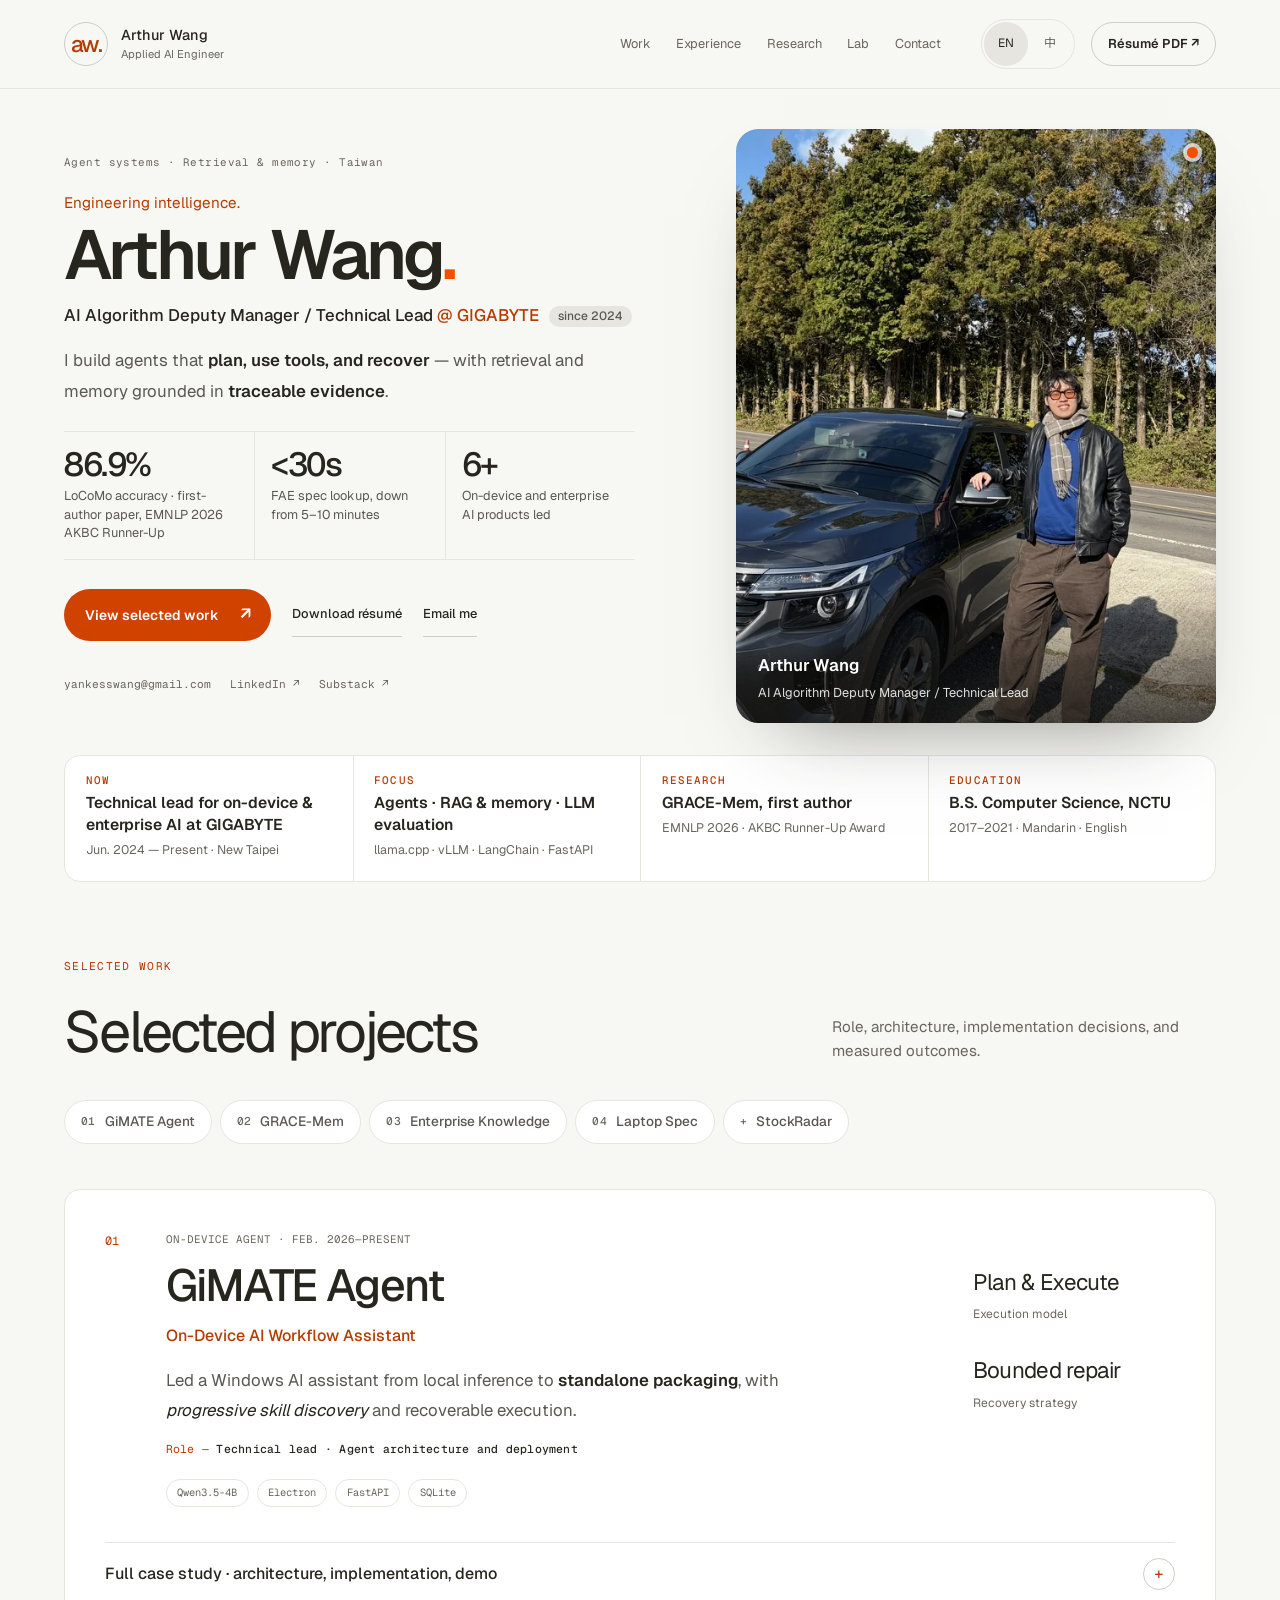
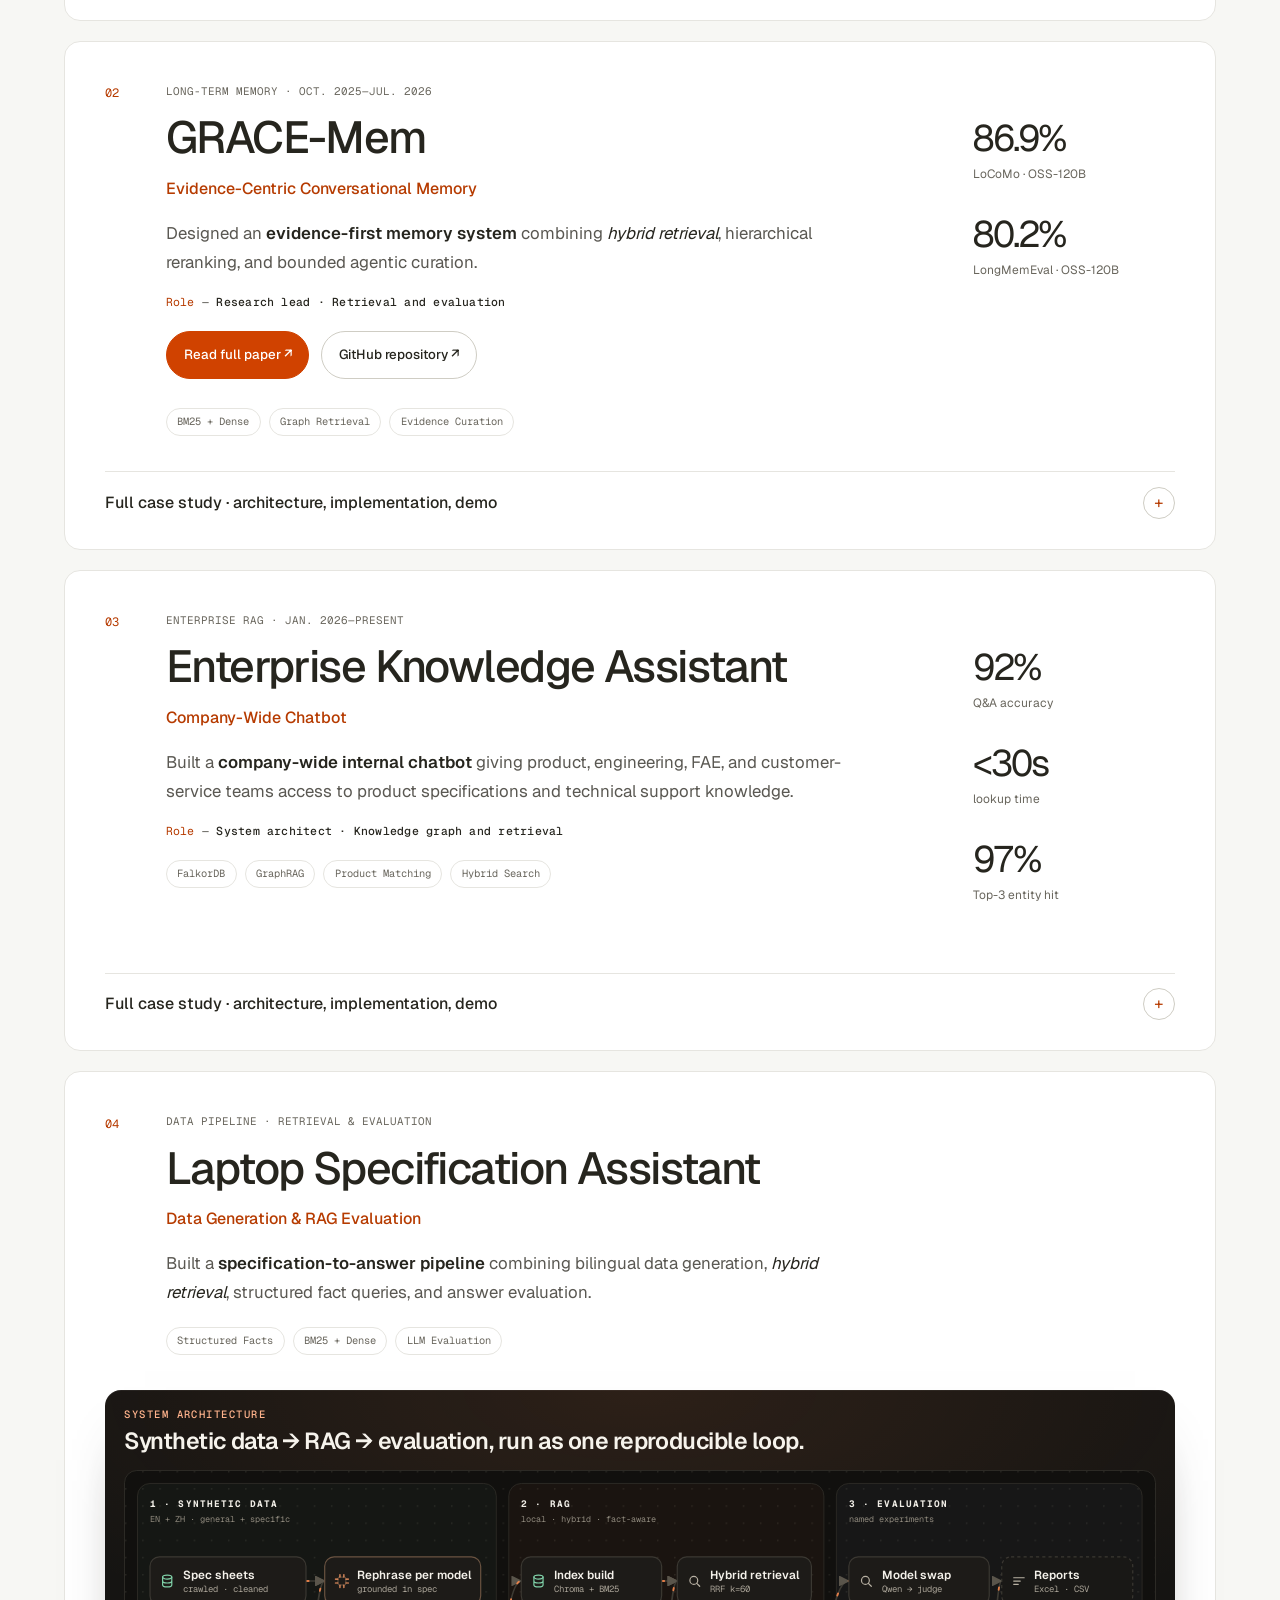
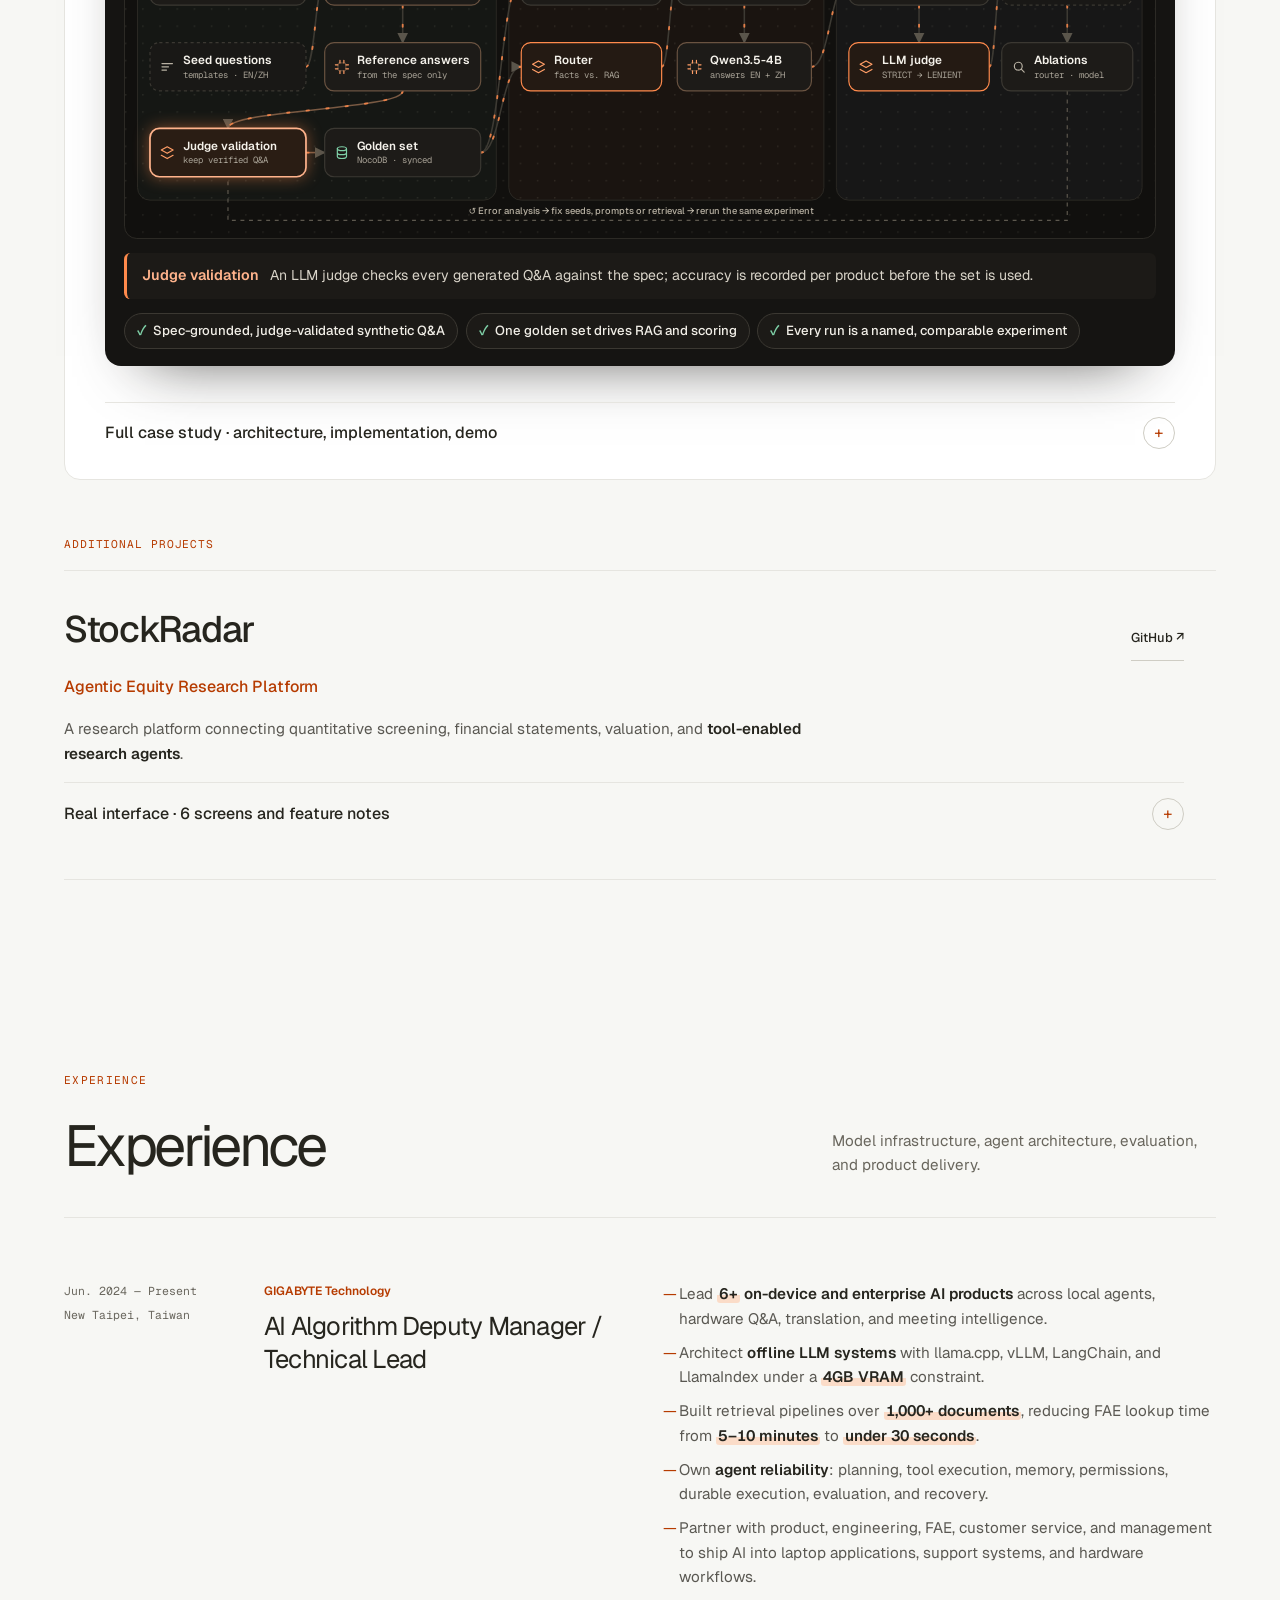
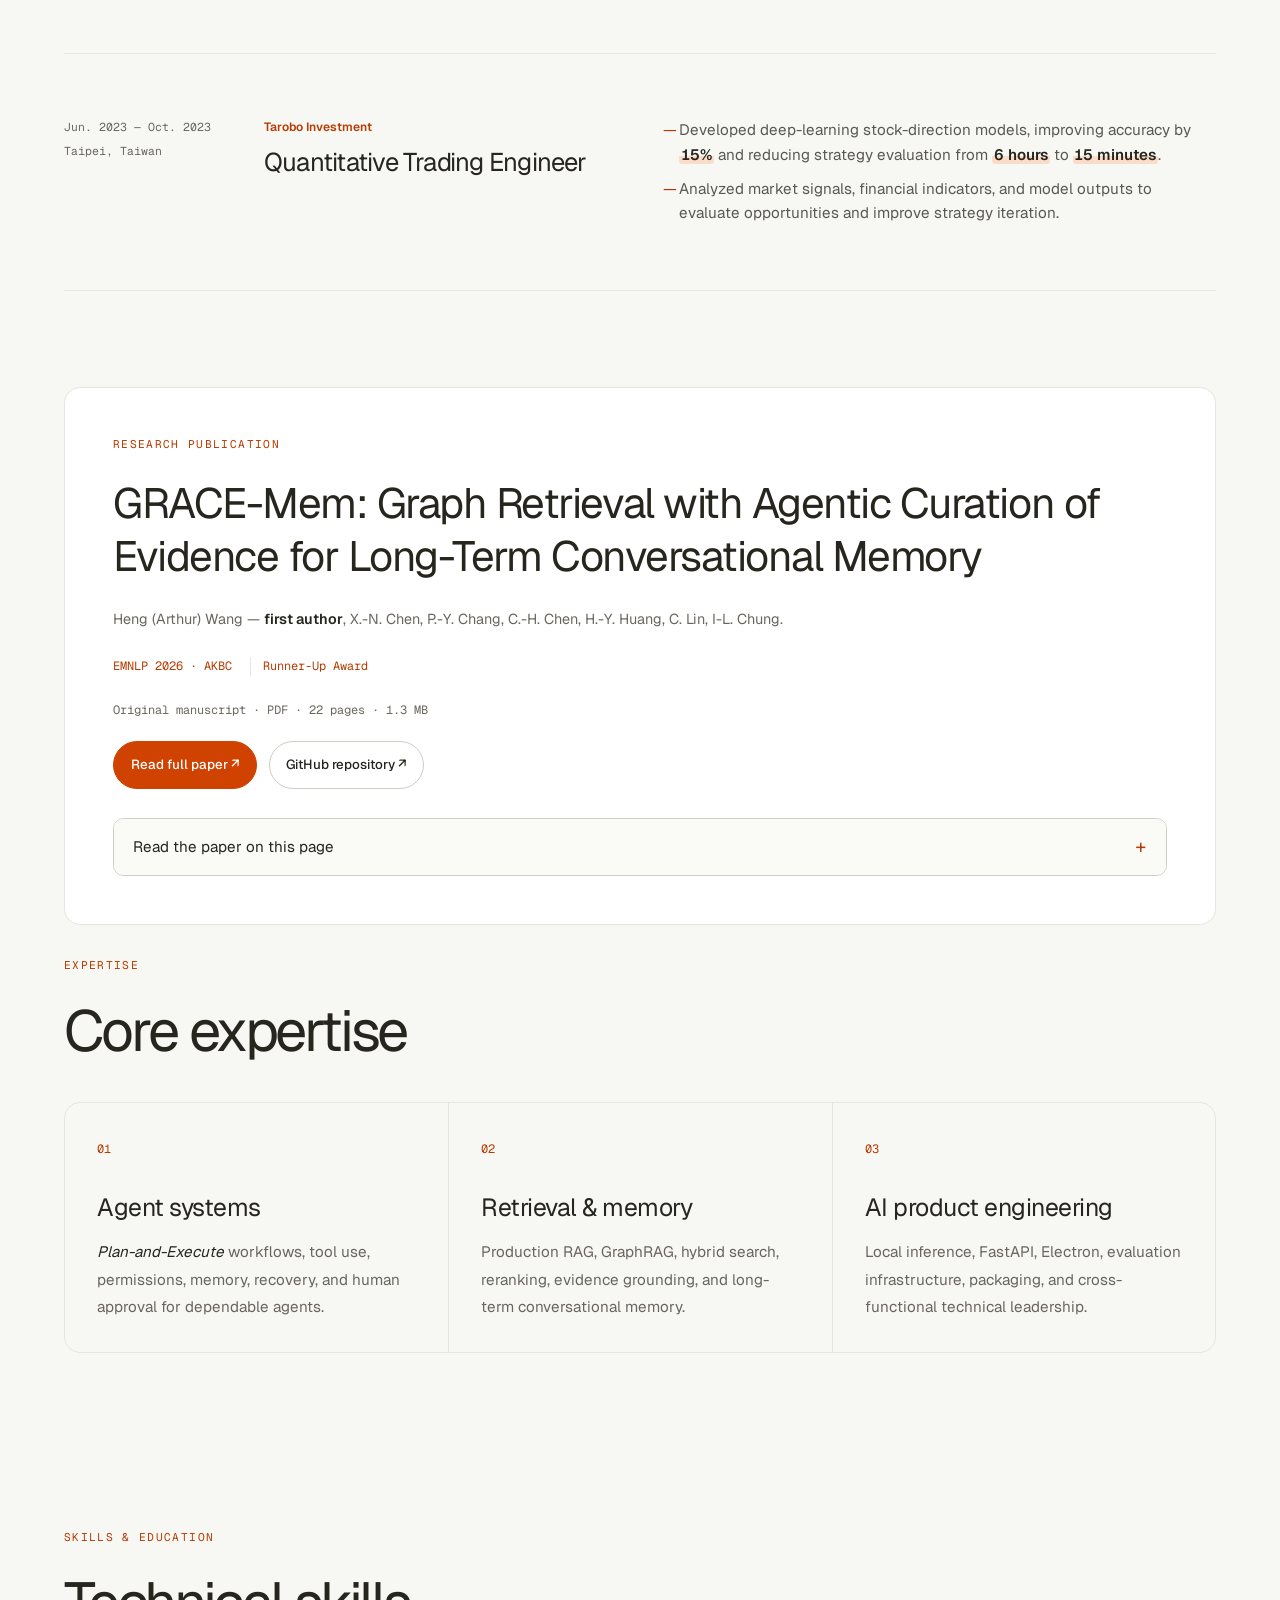
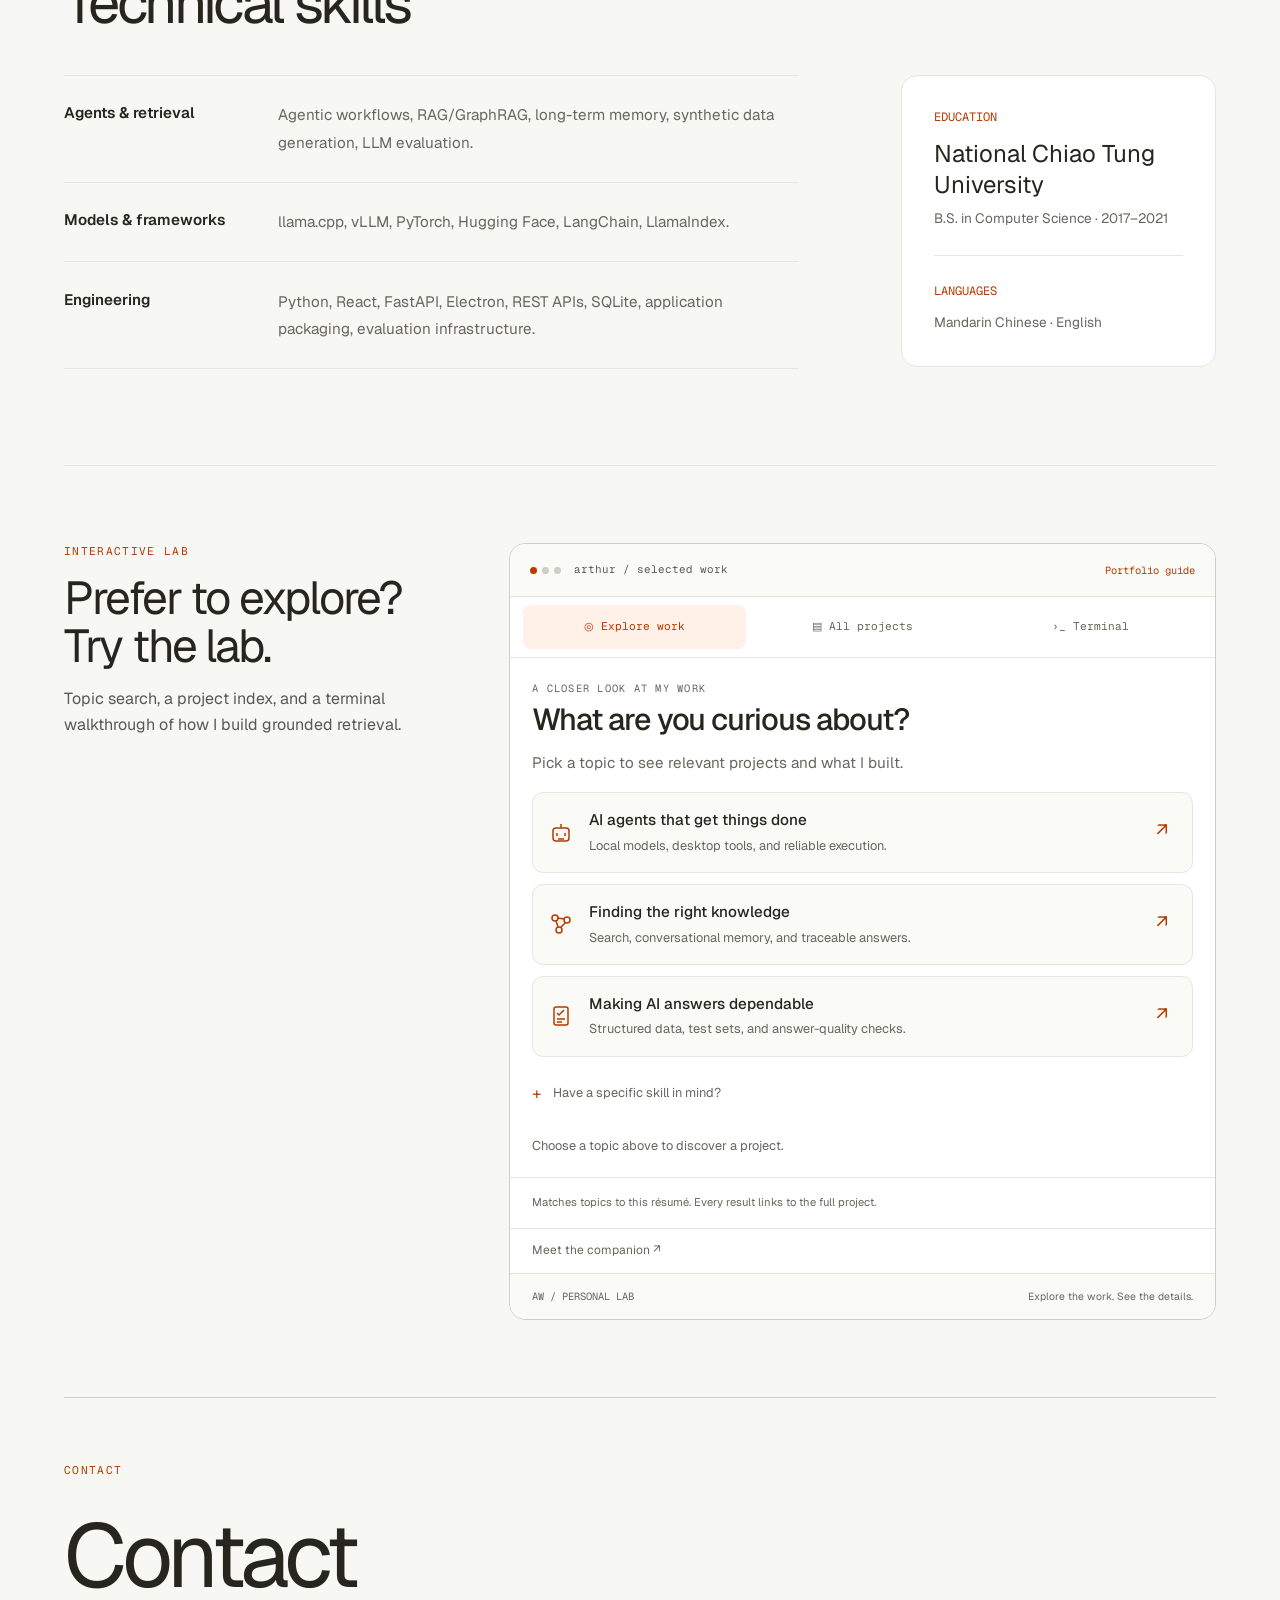
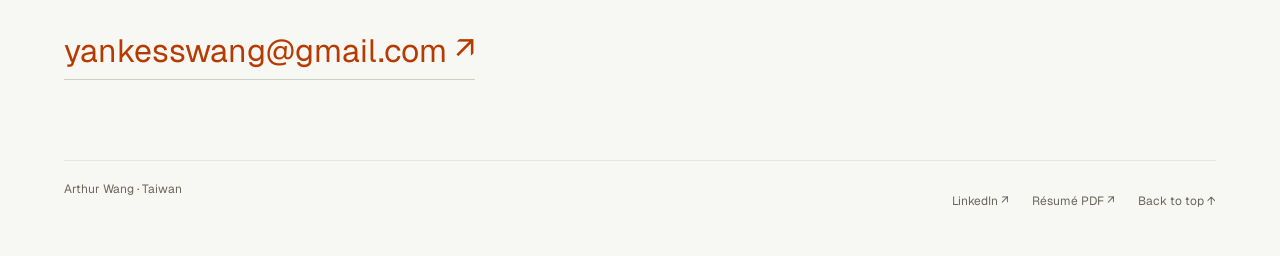
==== commit 40b22ca0: "Center Laptop Spec architecture on synthetic data → RAG → evaluation Three swimlane bands with an er" ====
--- a/index.html
+++ b/index.html
@@ -25,7 +25,7 @@
 <link href="portfolio-polish.css?v=geist-1" rel="stylesheet"/>
 <link href="gimate-concept.css?v=gx-5" rel="stylesheet"/>
 <link href="workspace-motion.css?v=wsm-5" rel="stylesheet"/>
-<link href="arch.css?v=arch-1" rel="stylesheet"/>
+<link href="arch.css?v=arch-5" rel="stylesheet"/>
 </head>
 <body>
 <a class="skip-link" data-i18n="skip" href="#main">Skip to content</a>
@@ -178,7 +178,7 @@
 </div>
 
 
-<details class="case-more"><summary><span class="case-more-label" data-i18n="caseMore">Full case study · architecture, implementation, demo</span><span aria-hidden="true" class="case-more-icon">+</span></summary><div class="case-more-body"><section class="arch" data-arch="laptop"><noscript><p>Enable JavaScript to view the system architecture.</p></noscript></section><details class="project-deep-dive" open=""><summary><span data-i18n="projectDetails">Explore implementation</span><span aria-hidden="true" class="detail-toggle">+</span></summary><ul class="project-details">
+<section class="arch" data-arch="laptop"><noscript><p>Enable JavaScript to view the system architecture.</p></noscript></section><details class="case-more"><summary><span class="case-more-label" data-i18n="caseMore">Full case study · architecture, implementation, demo</span><span aria-hidden="true" class="case-more-icon">+</span></summary><div class="case-more-body"><details class="project-deep-dive" open=""><summary><span data-i18n="projectDetails">Explore implementation</span><span aria-hidden="true" class="detail-toggle">+</span></summary><ul class="project-details">
 <li data-i18n="laptopDetail1">Transformed laptop specifications into structured product data and bilingual Q&amp;A datasets for retrieval and evaluation.</li>
 <li data-i18n="laptopDetail2">Combined dense/BM25 retrieval, model-specific filtering, and batch answer generation for laptop specification questions.</li>
 <li data-i18n="laptopDetail3">Implemented LLM-as-a-Judge evaluation with strict/lenient grading, per-question reports, and error analysis.</li>
@@ -396,7 +396,7 @@
 <script src="project-workspaces.js?v=wsm-2"></script>
 <script src="system-demos.js?v=support-query-flow-5"></script>
 <script src="gimate-concept.js?v=gx-5"></script>
-<script src="arch.js?v=arch-1"></script>
+<script src="arch.js?v=arch-8"></script>
 <script src="portfolio-polish.js?v=kw-1"></script>
 </body>
 </html>
--- a/arch.css
+++ b/arch.css
@@ -1,44 +1,52 @@
-/* System architecture diagrams (E-Support, NB Spec). Portfolio palette. */
-.arch { display: grid; gap: 1.2rem; padding: 1.3rem 1.3rem 1.1rem; border: 1px solid var(--line); border-radius: 1rem; background: linear-gradient(180deg, var(--surface), var(--surface-soft)); }
-.arch-head { display: grid; gap: .4rem; max-width: 52rem; }
-.arch-kicker { color: var(--blue); font: 500 .68rem/1 var(--mono); letter-spacing: .12em; }
-.arch-head h4 { margin: 0; color: var(--ink); font-size: clamp(1.15rem, 1.8vw, 1.45rem); font-weight: 600; line-height: 1.3; letter-spacing: -.02em; }
-.arch-head p { margin: 0; color: var(--body); font-size: .92rem; line-height: 1.65; }
+/* System architecture diagrams — dark blueprint with animated data flow. */
+.arch { display: grid; gap: .9rem; padding: 1.2rem 1.2rem 1.1rem; border-radius: 1rem; background: radial-gradient(120% 90% at 50% 0%, rgb(255 138 76 / 10%), transparent 55%), #151412; color: #f1eee7; box-shadow: 0 30px 60px -40px rgb(20 19 15 / 80%), inset 0 1px 0 rgb(255 255 255 / 5%); }
+.arch-head { display: grid; gap: .35rem; }
+.arch-kicker { color: #ffb38c; font: 500 .66rem/1 var(--mono); letter-spacing: .14em; }
+.arch-head h4 { margin: 0; color: #f6f3ec; font-size: clamp(1.1rem, 1.9vw, 1.45rem); font-weight: 600; line-height: 1.3; letter-spacing: -.02em; }
+.arch-canvas { overflow-x: auto; border: 1px solid #2c2a25; border-radius: .8rem; background: #11100e; scrollbar-width: thin; scrollbar-color: #3b3832 transparent; }
+.arch-canvas > svg { display: block; width: 100%; min-width: 760px; height: auto; font-family: var(--sans); }
+.arch-dot { fill: #2b2924; }
+.arch-lane { fill: #8f897d; font: 600 11px var(--mono, monospace); letter-spacing: .12em; }
+.arch-edge { fill: none; stroke: #3d3a33; stroke-width: 2; transition: stroke 200ms ease; }
+.arch-edge.is-on { stroke: #7a5a43; }
+.arch-arrowhead { fill: #5a554b; }
+.arch-flow { fill: none; stroke: #ff8a4c; stroke-width: 2.4; stroke-linecap: round; stroke-dasharray: 3 22; animation: arch-flow 1.6s linear infinite; animation-delay: calc(var(--i) * -0.18s); opacity: .85; }
+.arch-loop { fill: none; stroke: #5d584e; stroke-width: 1.5; stroke-dasharray: 5 6; }
+.arch-loop-label { fill: #b8b1a3; font: 500 12px var(--sans); }
+.arch-node { cursor: pointer; outline: none; }
+.arch-node rect { fill: #1d1b18; stroke: #3b3832; stroke-width: 1.5; transition: stroke 180ms ease, fill 180ms ease; }
+.arch-node .arch-icon { color: #b8b1a3; }
+.arch-label { fill: #f4f1ea; font-size: 15px; font-weight: 600; }
+.arch-sub { fill: #a8a296; font: 11.5px var(--mono, monospace); }
+.arch-node.is-key rect { stroke: #ff8a4c; fill: #241a13; }
+.arch-node.is-key .arch-icon, .arch-node.is-model .arch-icon { color: #ff9d66; }
+.arch-node.is-store .arch-icon { color: #7fd1a8; }
+.arch-node.is-model rect { stroke: #6a5341; }
+.arch-node.is-io rect { fill: #191816; stroke-dasharray: 4 4; }
+.arch-node:hover rect, .arch-node:focus-visible rect { stroke: #ffb38c; }
+.arch-node.is-selected rect { stroke: #ffb38c; stroke-width: 2.2; fill: #2a1d14; filter: drop-shadow(0 0 10px rgb(255 138 76 / 45%)); }
+.arch-node:focus-visible rect { stroke-width: 2.6; }
+.arch-detail { display: flex; flex-wrap: wrap; align-items: baseline; gap: .3rem .7rem; min-height: 2.6rem; padding: .7rem .9rem; border-left: 3px solid #ff8a4c; border-radius: .4rem; background: #1c1a17; animation: arch-in 260ms ease both; }
+.arch-detail b { color: #ffb38c; font-size: .9rem; font-weight: 600; }
+.arch-detail span { color: #d9d4c9; font-size: .88rem; line-height: 1.55; }
+.arch-decisions { display: flex; flex-wrap: wrap; gap: .45rem; margin: 0; padding: 0; list-style: none; }
+.arch-decisions li { display: inline-flex; align-items: center; gap: .45rem; padding: .4rem .75rem; border: 1px solid #3b3832; border-radius: 999px; background: #1c1a17; color: #f1eee7; font-size: .82rem; font-weight: 500; }
+.arch-decisions li::before { content: "✓"; color: #7fd1a8; font-weight: 700; }
+@keyframes arch-flow { to { stroke-dashoffset: -50; } }
+@keyframes arch-in { from { opacity: 0; transform: translateY(4px); } to { opacity: 1; transform: none; } }
+@media (max-width: 760px) {
+  .arch { padding: .9rem; }
+  .arch-canvas::after { content: ""; }
+  .arch-head h4 { font-size: 1.05rem; }
+}
+@media (prefers-reduced-motion: reduce) { .arch-flow { animation: none; opacity: 0; } .arch-detail { animation: none; } }
+@media print { .arch { break-inside: avoid; background: #fff; color: #000; } .arch-flow { display: none; } }
 
-.arch-flow { position: relative; display: grid; grid-template-columns: repeat(5, minmax(0, 1fr)); gap: .9rem; margin: 0; padding: 0; list-style: none; counter-reset: layer; }
-.arch-layer { position: relative; display: grid; align-content: start; gap: .55rem; min-width: 0; }
-.arch-layer:not(:last-child)::after { content: ""; position: absolute; top: .9rem; right: -.75rem; width: .6rem; height: .6rem; border-top: 2px solid var(--line-strong); border-right: 2px solid var(--line-strong); transform: rotate(45deg); }
-.arch-layer-head { display: flex; align-items: center; gap: .5rem; padding-bottom: .5rem; border-bottom: 2px solid var(--ink); }
-.arch-layer-head span { display: grid; place-items: center; min-width: 1.7rem; height: 1.7rem; border-radius: .45rem; background: var(--ink); color: var(--canvas); font: 500 .7rem/1 var(--mono); }
-.arch-layer-head h5 { margin: 0; color: var(--ink); font-size: .9rem; font-weight: 600; line-height: 1.25; }
-.arch-layer ul { display: grid; gap: .45rem; margin: 0; padding: 0; list-style: none; }
-.arch-layer li { display: grid; gap: .2rem; padding: .6rem .65rem; border: 1px solid var(--line); border-radius: .6rem; background: var(--surface); }
-.arch-layer li b { color: var(--ink); font-size: .8rem; font-weight: 600; line-height: 1.35; }
-.arch-layer li span { color: var(--body); font-size: .74rem; line-height: 1.5; overflow-wrap: anywhere; }
-.arch-layer li.is-key { border-color: rgb(182 59 0 / 35%); background: var(--accent-soft); }
-.arch-layer li.is-key span { color: var(--blue); font-family: var(--mono); font-size: .72rem; }
-
-.arch-decisions { display: grid; gap: .7rem; padding-top: 1rem; border-top: 1px dashed var(--line-strong); }
-.arch-decisions h5 { margin: 0; color: var(--ink); font-size: .95rem; font-weight: 600; }
-.arch-decisions ul { display: grid; grid-template-columns: repeat(2, minmax(0, 1fr)); gap: .6rem; margin: 0; padding: 0; list-style: none; }
-.arch-decisions li { display: grid; grid-template-columns: auto minmax(0, 1fr); gap: .65rem; padding: .75rem .8rem; border: 1px solid var(--line); border-radius: .65rem; background: var(--surface); }
-.arch-decisions li > span { color: var(--blue); font: 500 .72rem/1.6 var(--mono); }
-.arch-decisions b { display: block; color: var(--ink); font-size: .86rem; font-weight: 600; }
-.arch-decisions p { margin: .2rem 0 0; color: var(--body); font-size: .8rem; line-height: 1.6; }
-.arch-source { margin: 0; color: var(--muted); font: .72rem/1.55 var(--mono); }
-
-.case-more[open] .arch-layer { animation: arch-in 380ms cubic-bezier(.2, .7, .2, 1) both; animation-delay: calc(var(--i) * 70ms); }
-@keyframes arch-in { from { opacity: 0; transform: translateY(8px); } to { opacity: 1; transform: none; } }
-
-@media (max-width: 1100px) {
-  .arch-flow { grid-template-columns: repeat(3, minmax(0, 1fr)); row-gap: 1.3rem; }
-  .arch-layer:nth-child(3)::after { display: none; }
-}
-@media (max-width: 760px) {
-  .arch { padding: 1rem; }
-  .arch-flow { grid-template-columns: 1fr; gap: 1.4rem; }
-  .arch-layer:not(:last-child)::after { display: block; top: auto; bottom: -1.05rem; right: auto; left: 1rem; transform: rotate(135deg); }
-  .arch-decisions ul { grid-template-columns: 1fr; }
-}
-@media (prefers-reduced-motion: reduce) { .case-more[open] .arch-layer { animation: none; } }
-@media print { .arch { break-inside: avoid; } }
+/* Swimlane bands (pipeline diagrams) */
+.arch-band rect { fill: rgb(255 255 255 / 2.5%); stroke: #2c2a25; stroke-width: 1.2; }
+.arch-band:nth-of-type(1) rect { fill: rgb(127 209 168 / 4%); }
+.arch-band:nth-of-type(2) rect { fill: rgb(255 138 76 / 4%); }
+.arch-band:nth-of-type(3) rect { fill: rgb(142 164 200 / 5%); }
+.arch-band-label { fill: #f1eee7; font: 700 12px var(--mono, monospace); letter-spacing: .12em; }
+.arch-band-sub { fill: #8f897d; font: 11px var(--mono, monospace); }
+#work .project > .arch { grid-column: 1 / -1; margin-top: .4rem; }
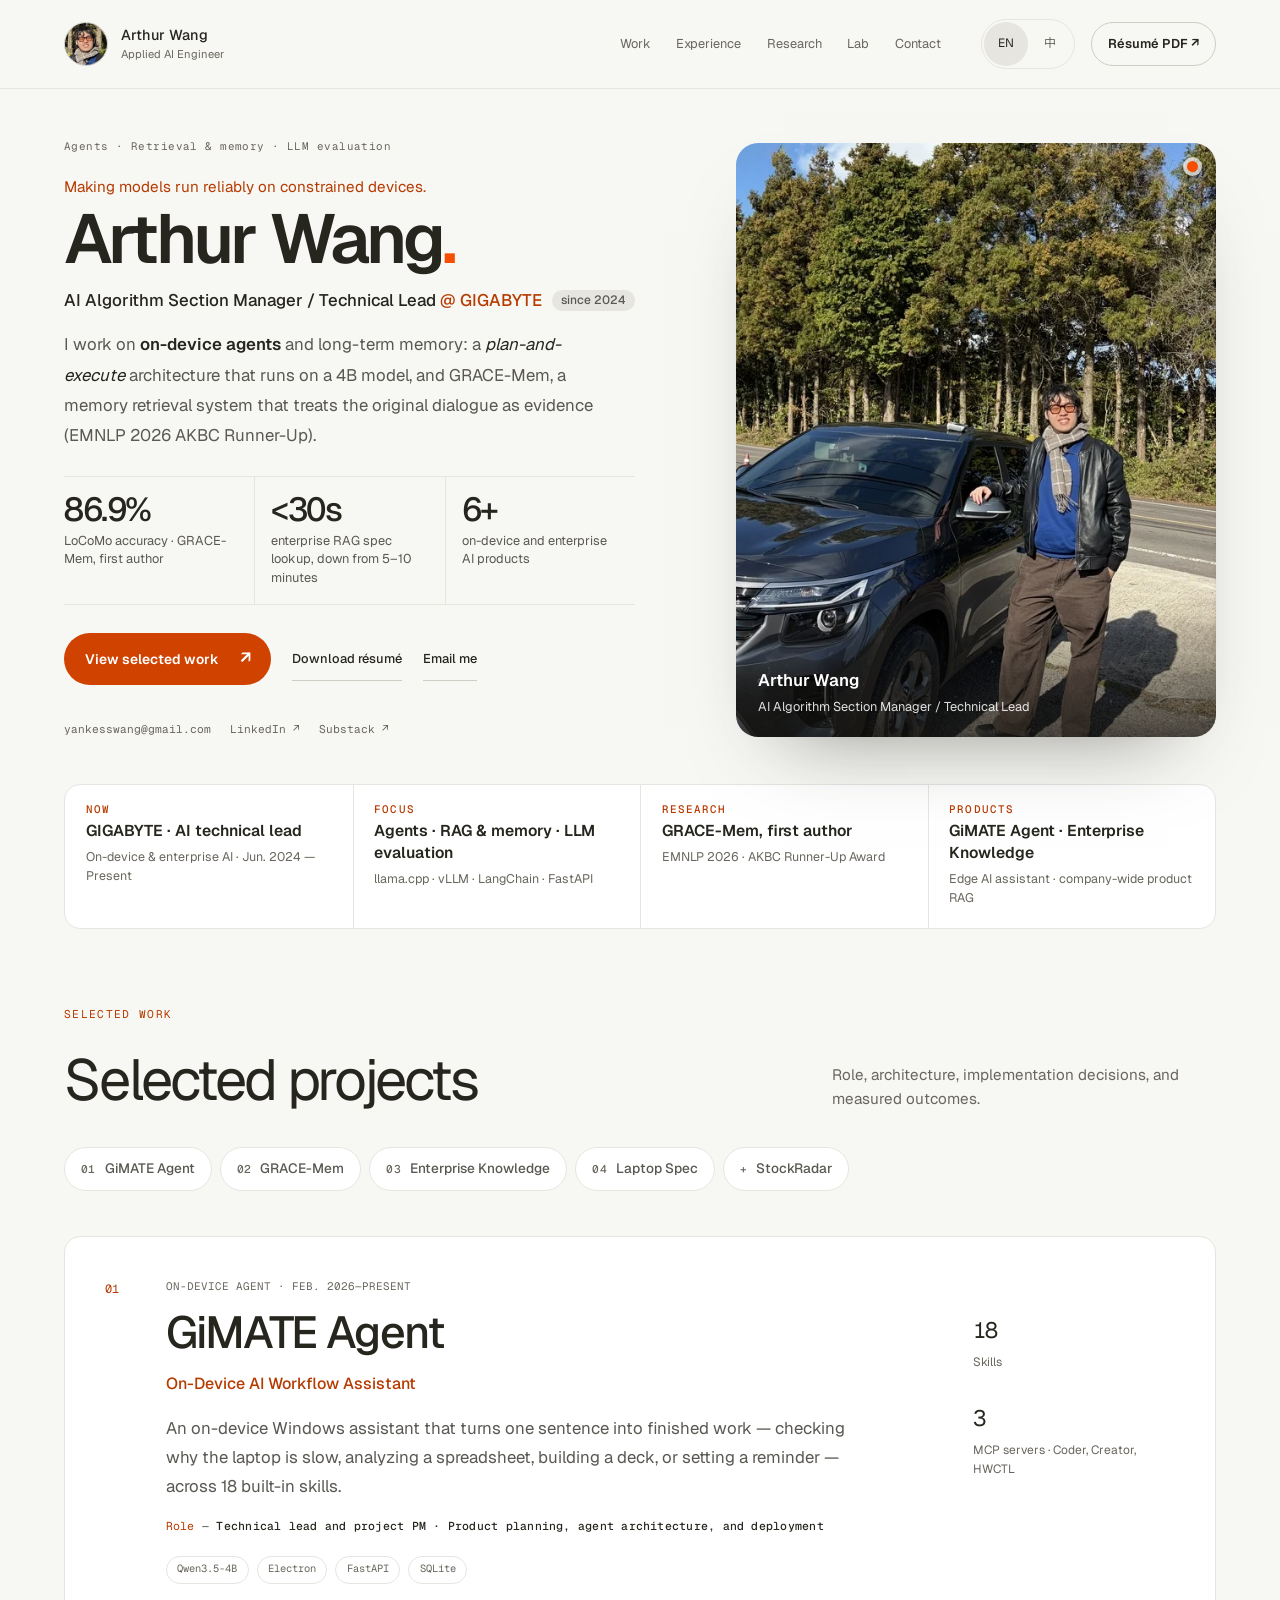
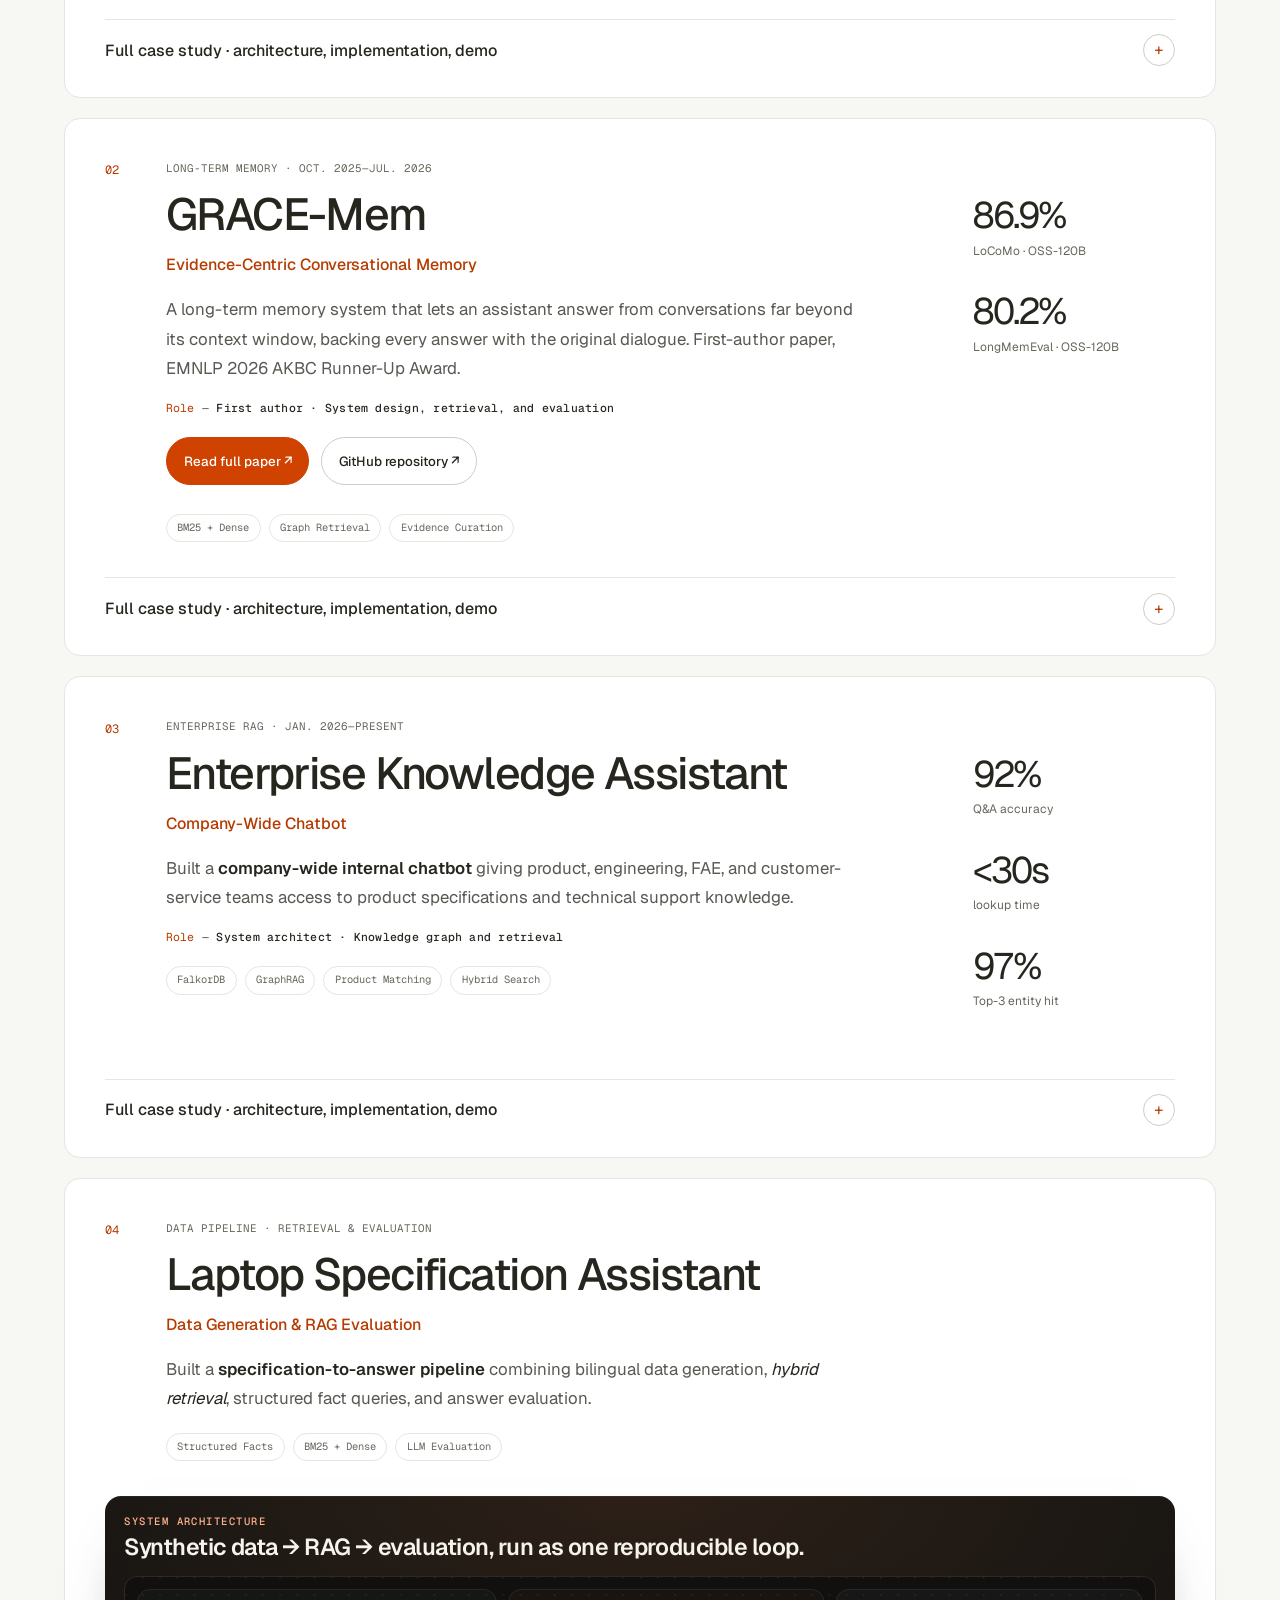
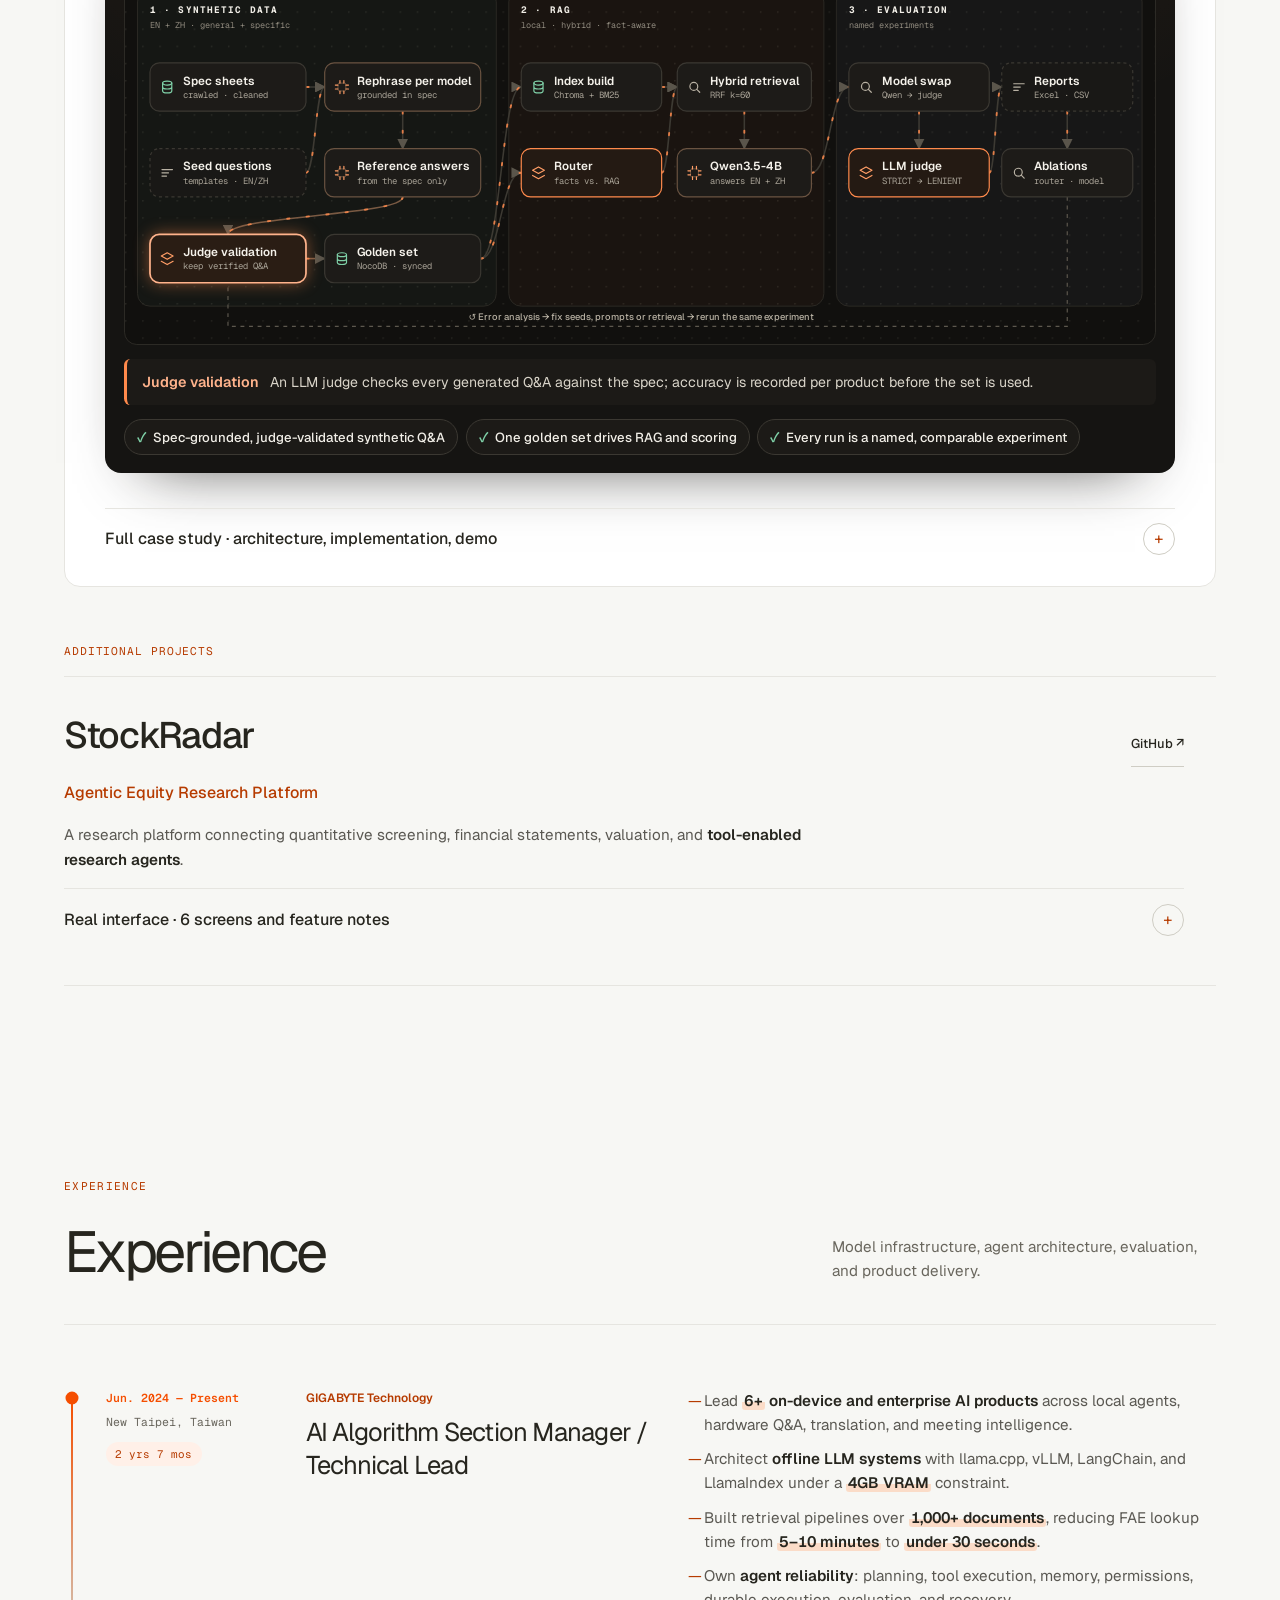
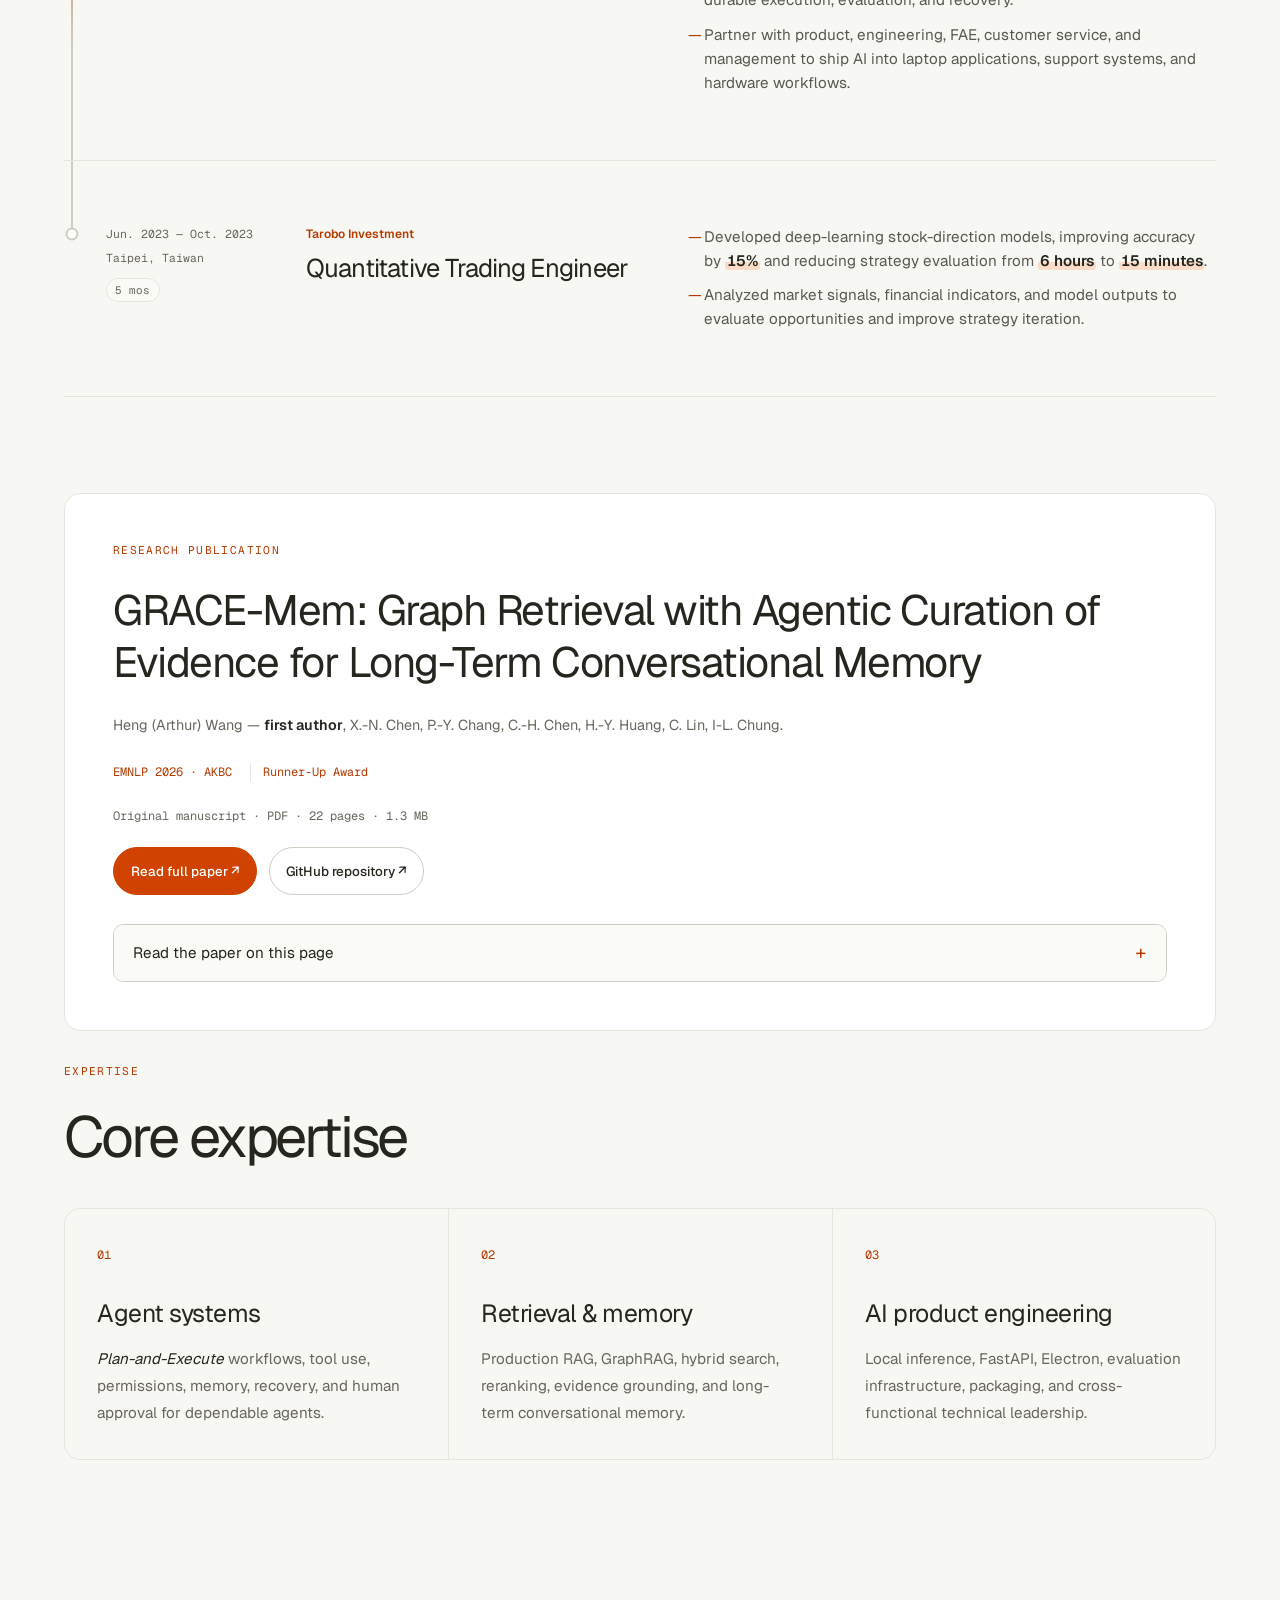
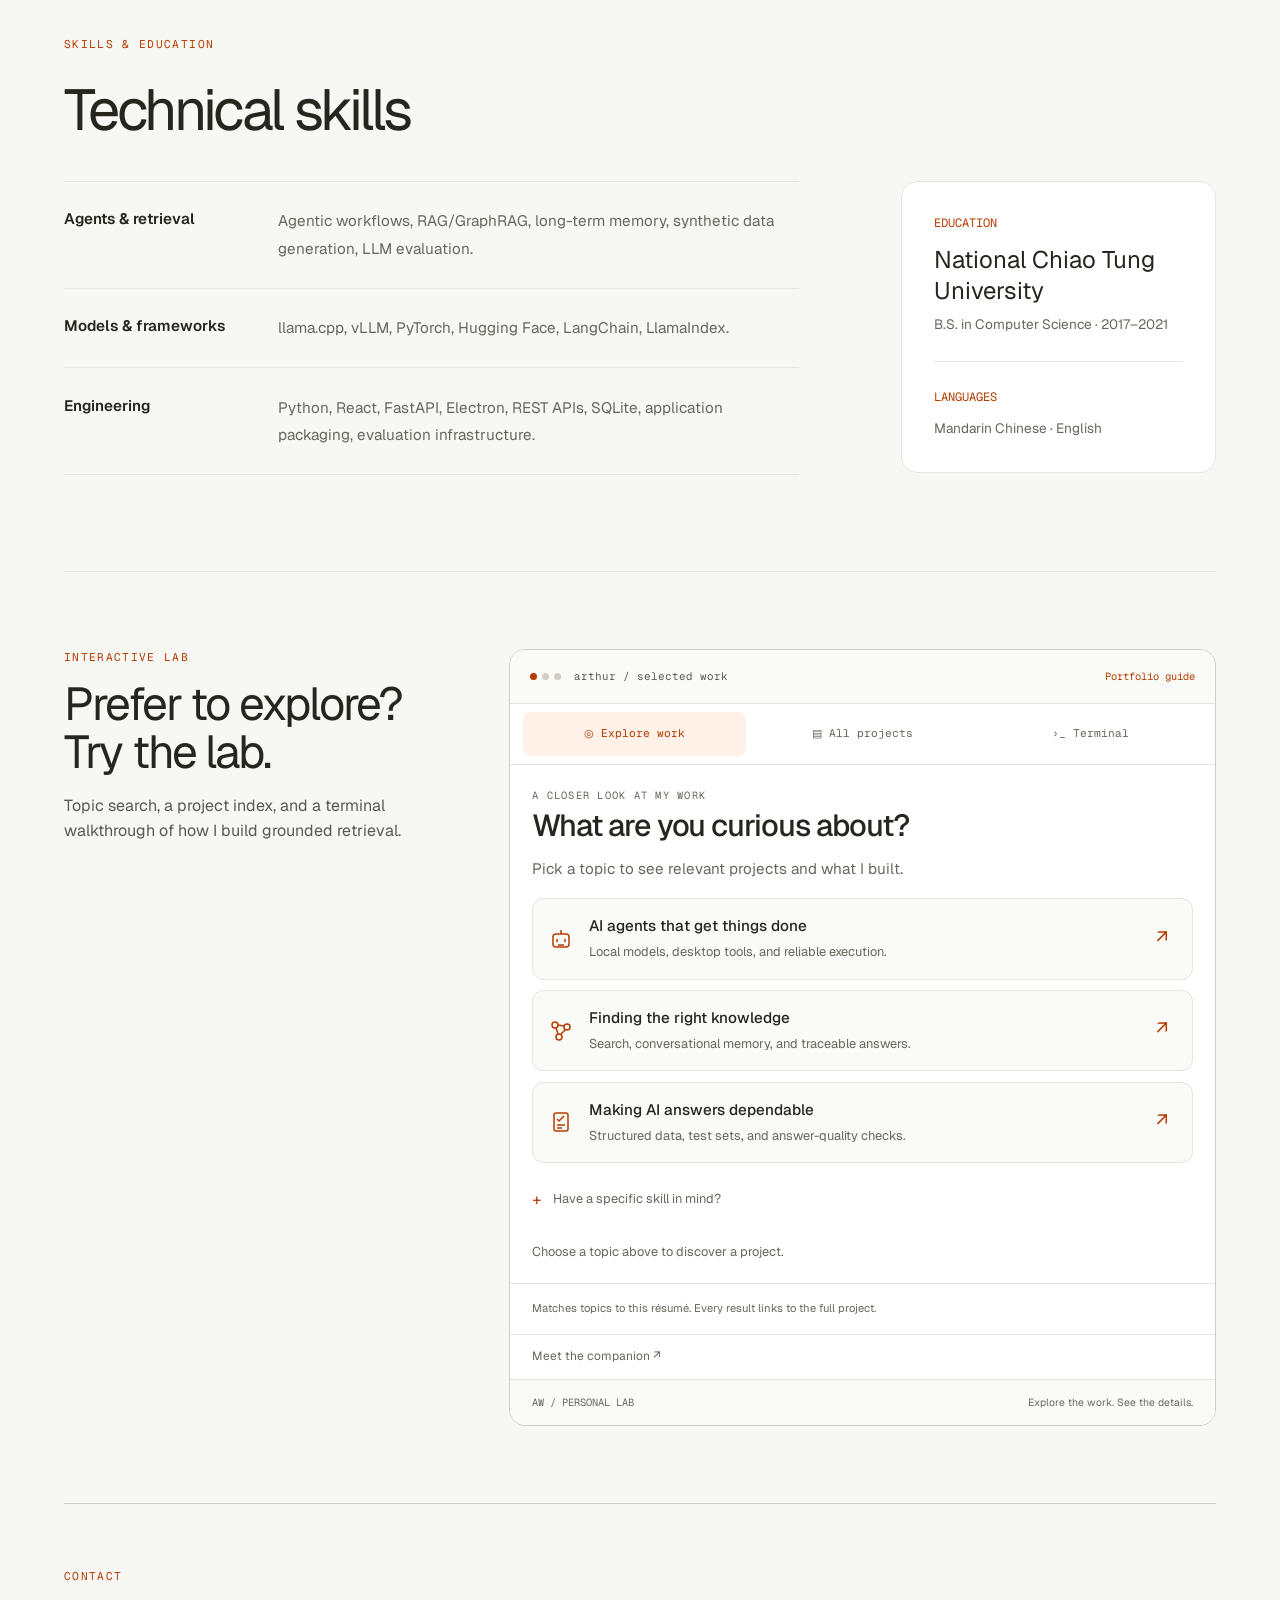
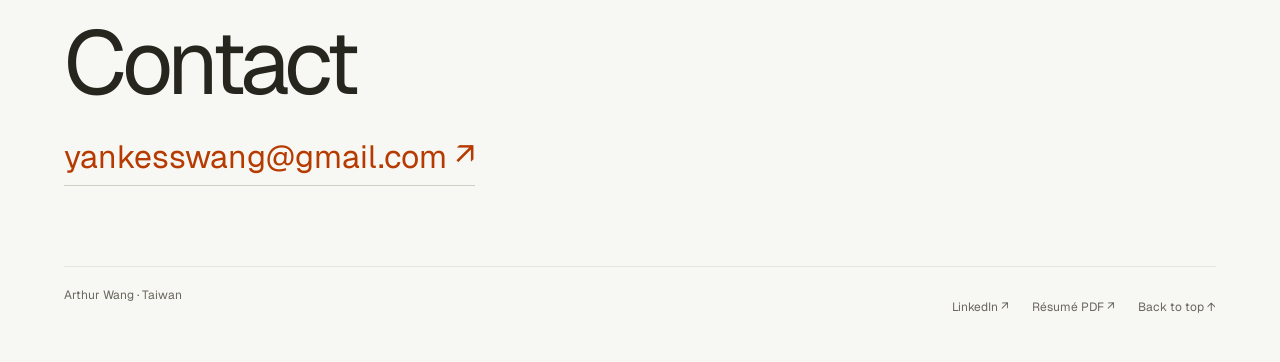
==== commit 09ff77ae: "Refresh project copy and embed the redesigned E-Support console - Hero and glance: research-focused " ====
--- a/index.html
+++ b/index.html
@@ -15,24 +15,27 @@
 <link crossorigin="" href="https://fonts.gstatic.com" rel="preconnect"/>
 <link href="https://fonts.googleapis.com/css2?family=Geist:wght@400;500;600;700&amp;family=Geist+Mono:wght@400;500&amp;family=Noto+Sans+TC:wght@400;500;600;700&amp;display=swap" rel="stylesheet"/>
 <link href="styles.css?v=geist-1" rel="stylesheet"/>
-<link href="design.css?v=support-query-flow-5" rel="stylesheet"/>
+<link href="design.css?v=avatar-1" rel="stylesheet"/>
 <link href="terminal.css?v=cli-demo-1" rel="stylesheet"/>
-<link href="figures.css?v=support-query-flow-5" rel="stylesheet"/>
+<link href="figures.css?v=grace-inline-1" rel="stylesheet"/>
 <link href="system-demos.css?v=support-query-flow-5" rel="stylesheet"/>
 <link href="project-workspaces.css?v=support-query-flow-5" rel="stylesheet"/>
 <link href="workspace-polish.css?v=support-query-flow-5" rel="stylesheet"/>
 <link href="support-workspace.css?v=support-query-flow-5" rel="stylesheet"/>
 <link href="portfolio-polish.css?v=geist-1" rel="stylesheet"/>
-<link href="gimate-concept.css?v=gx-5" rel="stylesheet"/>
+<link href="gimate-concept.css?v=gx-6" rel="stylesheet"/>
 <link href="workspace-motion.css?v=wsm-5" rel="stylesheet"/>
 <link href="arch.css?v=arch-5" rel="stylesheet"/>
+<link href="timeline.css?v=tl-1" rel="stylesheet"/>
+<link href="esupport-embed.css?v=es-3" rel="stylesheet"/>
+<link href="gimate-features.css?v=gf-2" rel="stylesheet"/>
 </head>
 <body>
 <a class="skip-link" data-i18n="skip" href="#main">Skip to content</a>
 <div aria-hidden="true" class="reading-progress"><span></span></div>
 <header class="site-header">
 <nav aria-label="Primary navigation" class="nav-shell">
-<a class="brand" href="#top"><span aria-hidden="true" class="brand-monogram">aw.</span><span class="brand-name">Arthur Wang<small>Applied AI Engineer</small></span></a>
+<a class="brand" href="#top"><img alt="" class="brand-monogram brand-avatar" height="44" src="assets/avatar.webp" width="44"/><span class="brand-name">Arthur Wang<small>Applied AI Engineer</small></span></a>
 <div aria-label="Résumé sections" class="section-nav">
 <a data-i18n="navWork" href="#work">Work</a>
 <a data-i18n="navExperience" href="#experience">Experience</a>
@@ -51,13 +54,13 @@
 <main id="main">
 <section aria-labelledby="hero-title" class="hero shell" id="top">
 <div class="hero-copy reveal">
-<p class="eyebrow" data-i18n="heroEyebrow">Agent systems · Retrieval &amp; memory · Taiwan</p>
-<p class="hero-label" data-i18n="heroLabel">Engineering intelligence.</p>
+<p class="eyebrow" data-i18n="heroEyebrow">Agents · Retrieval &amp; memory · LLM evaluation</p>
+<p class="hero-label" data-i18n="heroLabel">Making models run reliably on constrained devices.</p>
 <h1 aria-label="Arthur Wang" id="hero-title">Arthur<br/><span>Wang<span class="name-period">.</span></span></h1>
-<p class="hero-role"><span data-i18n="heroRoleTitle">AI Algorithm Deputy Manager / Technical Lead</span> <span class="hero-role-at">@ GIGABYTE</span> <span class="hero-role-since" data-i18n="heroRoleSince">since 2024</span></p><p class="hero-lead" data-i18n="heroLead">I build agents that plan, use tools, and recover — with retrieval and memory grounded in traceable evidence.</p><ul aria-label="Key results" class="hero-proof" data-i18n-aria="heroProofLabel">
-<li><strong>86.9%</strong><span data-i18n="heroProof1">LoCoMo accuracy · first-author paper, EMNLP 2026 AKBC Runner-Up</span></li>
-<li><strong>&lt;30s</strong><span data-i18n="heroProof2">FAE spec lookup, down from 5–10 minutes</span></li>
-<li><strong>6+</strong><span data-i18n="heroProof3">On-device and enterprise AI products led</span></li>
+<p class="hero-role"><span data-i18n="heroRoleTitle">AI Algorithm Section Manager / Technical Lead</span> <span class="hero-role-at">@ GIGABYTE</span> <span class="hero-role-since" data-i18n="heroRoleSince">since 2024</span></p><p class="hero-lead" data-i18n="heroLead">I work on on-device agents and long-term memory: a plan-and-execute architecture that runs on a 4B model, and GRACE-Mem, a memory retrieval system that treats the original dialogue as evidence (EMNLP 2026 AKBC Runner-Up).</p><ul aria-label="Key results" class="hero-proof" data-i18n-aria="heroProofLabel">
+<li><strong>86.9%</strong><span data-i18n="heroProof1">LoCoMo accuracy · GRACE-Mem, first author</span></li>
+<li><strong>&lt;30s</strong><span data-i18n="heroProof2">enterprise RAG spec lookup, down from 5–10 minutes</span></li>
+<li><strong>6+</strong><span data-i18n="heroProof3">on-device and enterprise AI products</span></li>
 </ul>
 <div class="hero-actions">
 <a class="button" data-i18n="viewWork" href="#work">View selected work</a>
@@ -72,16 +75,16 @@
 </div>
 <figure class="hero-portrait reveal">
 <img alt="Arthur Wang standing beside a car on a tree-lined road" data-i18n-alt="portraitAlt" decoding="async" fetchpriority="high" height="874" src="assets/portrait.webp" width="568"/>
-<figcaption><strong>Arthur Wang</strong><span data-i18n="portraitRole">AI Algorithm Deputy Manager / Technical Lead</span></figcaption>
+<figcaption><strong>Arthur Wang</strong><span data-i18n="portraitRole">AI Algorithm Section Manager / Technical Lead</span></figcaption>
 </figure>
 </section>
 
 <section aria-labelledby="glance-title" class="glance shell">
 <h2 class="sr-only" data-i18n="glanceTitle" id="glance-title">At a glance</h2>
-<a class="glance-item" href="#experience"><span class="glance-label" data-i18n="glanceNowLabel">Now</span><strong data-i18n="glanceNow">Technical lead for on-device &amp; enterprise AI at GIGABYTE</strong><span class="glance-meta" data-i18n="glanceNowMeta">Jun. 2024 — Present · New Taipei</span></a>
+<a class="glance-item" href="#experience"><span class="glance-label" data-i18n="glanceNowLabel">Now</span><strong data-i18n="glanceNow">GIGABYTE · AI technical lead</strong><span class="glance-meta" data-i18n="glanceNowMeta">On-device &amp; enterprise AI · Jun. 2024 — Present</span></a>
 <a class="glance-item" href="#work"><span class="glance-label" data-i18n="glanceFocusLabel">Focus</span><strong data-i18n="glanceFocus">Agents · RAG &amp; memory · LLM evaluation</strong><span class="glance-meta" data-i18n="glanceFocusMeta">llama.cpp · vLLM · LangChain · FastAPI</span></a>
 <a class="glance-item" href="#research"><span class="glance-label" data-i18n="glanceResearchLabel">Research</span><strong data-i18n="glanceResearch">GRACE-Mem, first author</strong><span class="glance-meta" data-i18n="glanceResearchMeta">EMNLP 2026 · AKBC Runner-Up Award</span></a>
-<a class="glance-item" href="#skills"><span class="glance-label" data-i18n="glanceEduLabel">Education</span><strong data-i18n="glanceEdu">B.S. Computer Science, NCTU</strong><span class="glance-meta" data-i18n="glanceEduMeta">2017–2021 · Mandarin · English</span></a>
+<a class="glance-item" href="#gimate-agent"><span class="glance-label" data-i18n="glanceEduLabel">Products</span><strong data-i18n="glanceEdu">GiMATE Agent · Enterprise Knowledge</strong><span class="glance-meta" data-i18n="glanceEduMeta">Edge AI assistant · company-wide product RAG</span></a>
 </section>
 <section aria-labelledby="work-title" class="content-section shell" id="work">
 <header class="section-heading reveal">
@@ -104,27 +107,29 @@
 <div class="project-main">
 <p class="project-type" data-i18n="gimateType">On-device agent · Feb. 2026—Present</p>
 <h3>GiMATE Agent</h3><p class="project-subtitle">On-Device AI Workflow Assistant</p>
-<p data-i18n="gimateSummary">Led a Windows AI assistant from local inference to standalone packaging, with progressive skill discovery and recoverable execution.</p>
-<p class="project-role"><span data-i18n="projectRoleLabel">Role</span> — <strong data-i18n="gimateRole">Technical lead · Agent architecture and deployment</strong></p>
+<p data-i18n="gimateSummary">An on-device Windows assistant that turns one sentence into finished work — checking why the laptop is slow, analyzing a spreadsheet, building a deck, or setting a reminder — across 18 built-in skills.</p>
+<p class="project-role"><span data-i18n="projectRoleLabel">Role</span> — <strong data-i18n="gimateRole">Technical lead and project PM · Product planning, agent architecture, and deployment</strong></p>
 
 
 <ul class="tags"><li>Qwen3.5-4B</li><li>Electron</li><li>FastAPI</li><li>SQLite</li></ul>
 </div>
-<div class="project-proof project-proof-text"><strong>Plan &amp; Execute</strong><span data-i18n="gimateProof1">Execution model</span><strong>Bounded repair</strong><span data-i18n="gimateProof2">Recovery strategy</span></div>
-
-<details class="case-more"><summary><span class="case-more-label" data-i18n="caseMore">Full case study · architecture, implementation, demo</span><span aria-hidden="true" class="case-more-icon">+</span></summary><div class="case-more-body"><figure class="architecture-strip"><figcaption>Plan → Validate → Execute</figcaption><p data-i18n="labMapAgent">Task → Plan → Validated tools → Result</p><span class="architecture-caption" data-i18n="labArchitecture">Architecture overview</span></figure><details class="project-deep-dive" open=""><summary><span data-i18n="projectDetails">Explore implementation</span><span aria-hidden="true" class="detail-toggle">+</span></summary><ul class="project-details">
-<li data-i18n="gimateDetail1">Built the Electron frontend and FastAPI backend, integrated local inference, and packaged Qwen3.5-4B into a standalone Windows exe.</li>
-<li data-i18n="gimateDetail2">Developed a skill and tool architecture for desktop workflows; prototyped Gmail email summarization, Outlook scheduling, and Notion knowledge retrieval.</li>
-<li data-i18n="gimateDetail3">Combined Plan-and-Execute, progressive skill discovery, and deterministic tool execution to reduce unnecessary LLM calls on constrained devices.</li>
-<li data-i18n="gimateDetail4">Built SQLite-backed task persistence, approval gates, bounded repair/replanning, and regression tests for skill routing, multi-step tool sequences, and failure recovery.</li>
-</ul></details><section aria-label="GiMATE Agent interface concept" class="gx" data-gimate-concept="" id="system-gimate"><noscript><p>Enable JavaScript to explore the illustrative interface concept.</p></noscript></section></div></details></article>
+<div class="project-proof project-proof-text"><strong>18</strong><span data-i18n="gimateProof1">Skills</span><strong>3</strong><span data-i18n="gimateProof2">MCP servers · Coder, Creator, HWCTL</span></div>
+
+<details class="case-more"><summary><span class="case-more-label" data-i18n="caseMore">Full case study · architecture, implementation, demo</span><span aria-hidden="true" class="case-more-icon">+</span></summary><div class="case-more-body"><section class="arch" data-arch="gimate"><noscript><p>Enable JavaScript to view the system architecture.</p></noscript></section><details class="project-deep-dive" open=""><summary><span data-i18n="projectDetails">Explore implementation</span><span aria-hidden="true" class="detail-toggle">+</span></summary><ul class="project-details gimate-features">
+<li><div class="gf-head"><svg class="gf-icon" viewBox="0 0 24 24" fill="none" stroke="currentColor" stroke-width="1.8" stroke-linecap="round" stroke-linejoin="round" aria-hidden="true"><rect x="3" y="4" width="18" height="12" rx="2"/><path d="M2 20h20"/></svg><strong data-i18n="gimateFeat1">Laptop care</strong></div><ul class="gf-points"><li data-i18n="gimateFeat1a">Check specs, temperatures, and battery health</li><li data-i18n="gimateFeat1b">Find resource-hungry apps and close them on approval</li><li data-i18n="gimateFeat1c">Adjust brightness, volume, fans, RGB, and power mode</li></ul></li>
+<li><div class="gf-head"><svg class="gf-icon" viewBox="0 0 24 24" fill="none" stroke="currentColor" stroke-width="1.8" stroke-linecap="round" stroke-linejoin="round" aria-hidden="true"><path d="M14 3H7a2 2 0 0 0-2 2v14a2 2 0 0 0 2 2h10a2 2 0 0 0 2-2V8z"/><path d="M14 3v5h5"/><path d="M9 13h6M9 17h4"/></svg><strong data-i18n="gimateFeat2">Files and content</strong></div><ul class="gf-points"><li data-i18n="gimateFeat2a">Summarize files and turn spreadsheets into charts</li><li data-i18n="gimateFeat2b">Build editable PowerPoint decks from a topic</li><li data-i18n="gimateFeat2c">Write code and generate images with local models</li></ul></li>
+<li><div class="gf-head"><svg class="gf-icon" viewBox="0 0 24 24" fill="none" stroke="currentColor" stroke-width="1.8" stroke-linecap="round" stroke-linejoin="round" aria-hidden="true"><circle cx="12" cy="12" r="9"/><path d="M12 7v5l3 2"/></svg><strong data-i18n="gimateFeat3">Everyday tasks</strong></div><ul class="gf-points"><li data-i18n="gimateFeat3a">Set reminders and recurring tasks in plain language</li><li data-i18n="gimateFeat3b">Weather, web search, and stock analysis</li><li data-i18n="gimateFeat3c">Sort and summarize Windows notifications</li></ul></li>
+<li><div class="gf-head"><svg class="gf-icon" viewBox="0 0 24 24" fill="none" stroke="currentColor" stroke-width="1.8" stroke-linecap="round" stroke-linejoin="round" aria-hidden="true"><path d="M9 2v6M15 2v6"/><path d="M6 8h12v4a6 6 0 0 1-12 0z"/><path d="M12 18v4"/></svg><strong data-i18n="gimateFeat4">Integrations</strong></div><ul class="gf-points"><li data-i18n="gimateFeat4a">Search and summarize Gmail</li><li data-i18n="gimateFeat4b">Look up Notion pages</li><li data-i18n="gimateFeat4c">Find places and routes on Google Maps</li></ul></li>
+<li><div class="gf-head"><svg class="gf-icon" viewBox="0 0 24 24" fill="none" stroke="currentColor" stroke-width="1.8" stroke-linecap="round" stroke-linejoin="round" aria-hidden="true"><ellipse cx="12" cy="5" rx="8" ry="3"/><path d="M4 5v6c0 1.7 3.6 3 8 3s8-1.3 8-3V5"/><path d="M4 11v6c0 1.7 3.6 3 8 3s8-1.3 8-3v-6"/></svg><strong data-i18n="gimateFeat5">Memory</strong></div><ul class="gf-points"><li data-i18n="gimateFeat5a">Remembers your profile and past conversations</li><li data-i18n="gimateFeat5b">Brings relevant history into new tasks</li><li data-i18n="gimateFeat5c">Lets you view and correct what it remembers</li></ul></li>
+<li><div class="gf-head"><svg class="gf-icon" viewBox="0 0 24 24" fill="none" stroke="currentColor" stroke-width="1.8" stroke-linecap="round" stroke-linejoin="round" aria-hidden="true"><path d="M21 12a8 8 0 0 1-11.6 7.1L4 20l1-4.6A8 8 0 1 1 21 12z"/></svg><strong data-i18n="gimateFeat6">One agent, three channels</strong></div><ul class="gf-points"><li data-i18n="gimateFeat6a">Desktop app: full interface with task cards and approvals</li><li data-i18n="gimateFeat6b">Talking avatar: voice replies, daily greetings, break reminders</li><li data-i18n="gimateFeat6c">Telegram bot: remote requests; risky actions are refused</li></ul></li>
+</ul><ul class="gimate-notes"><li><svg class="gf-check" viewBox="0 0 24 24" fill="none" stroke="currentColor" stroke-width="1.8" stroke-linecap="round" stroke-linejoin="round" aria-hidden="true"><path d="M5 12l5 5 9-10"/></svg><span data-i18n="gimateNote1">Live step-by-step task cards</span></li><li><svg class="gf-check" viewBox="0 0 24 24" fill="none" stroke="currentColor" stroke-width="1.8" stroke-linecap="round" stroke-linejoin="round" aria-hidden="true"><path d="M5 12l5 5 9-10"/></svg><span data-i18n="gimateNote2">Approval before risky actions</span></li><li><svg class="gf-check" viewBox="0 0 24 24" fill="none" stroke="currentColor" stroke-width="1.8" stroke-linecap="round" stroke-linejoin="round" aria-hidden="true"><path d="M5 12l5 5 9-10"/></svg><span data-i18n="gimateNote3">Resumable tasks</span></li><li><svg class="gf-check" viewBox="0 0 24 24" fill="none" stroke="currentColor" stroke-width="1.8" stroke-linecap="round" stroke-linejoin="round" aria-hidden="true"><path d="M5 12l5 5 9-10"/></svg><span data-i18n="gimateNote4">Qwen3.5-4B on-device</span></li><li><svg class="gf-check" viewBox="0 0 24 24" fill="none" stroke="currentColor" stroke-width="1.8" stroke-linecap="round" stroke-linejoin="round" aria-hidden="true"><path d="M5 12l5 5 9-10"/></svg><span data-i18n="gimateNote5">Electron + FastAPI</span></li></ul></details><section aria-label="GiMATE Agent interface concept" class="gx" data-gimate-concept="" id="system-gimate"><noscript><p>Enable JavaScript to explore the illustrative interface concept.</p></noscript></section></div></details></article>
 <article class="project reveal" id="grace-mem">
 <div class="project-index">02</div>
 <div class="project-main">
 <p class="project-type" data-i18n="graceType">Long-term memory · Oct. 2025—Jul. 2026</p>
 <h3>GRACE-Mem</h3><p class="project-subtitle">Evidence-Centric Conversational Memory</p>
-<p data-i18n="graceSummary">Designed an evidence-first memory system combining hybrid retrieval, hierarchical reranking, and bounded agentic curation.</p>
-<p class="project-role"><span data-i18n="projectRoleLabel">Role</span> — <strong data-i18n="graceRole">Research lead · Retrieval and evaluation</strong></p>
+<p data-i18n="graceSummary">A long-term memory system that lets an assistant answer from conversations far beyond its context window, backing every answer with the original dialogue. First-author paper, EMNLP 2026 AKBC Runner-Up Award.</p>
+<p class="project-role"><span data-i18n="projectRoleLabel">Role</span> — <strong data-i18n="graceRole">First author · System design, retrieval, and evaluation</strong></p>
 <div class="paper-links" data-paper-resources=""><a class="paper-primary" data-i18n="paperRead" href="assets/papers/grace-mem.pdf" rel="noopener noreferrer" target="_blank">Read full paper ↗</a><a class="paper-secondary" data-i18n="paperCode" href="https://github.com/gbtailab-tech/GRACE-Mem" rel="noopener noreferrer" target="_blank">GitHub repository ↗</a></div>
 
 
@@ -132,19 +137,18 @@
 <ul class="tags"><li>BM25 + Dense</li><li>Graph Retrieval</li><li>Evidence Curation</li></ul>
 </div>
 <div class="project-proof"><strong>86.9%</strong><span>LoCoMo · OSS-120B</span><strong>80.2%</strong><span>LongMemEval · OSS-120B</span></div>
-<details class="case-more"><summary><span class="case-more-label" data-i18n="caseMore">Full case study · architecture, implementation, demo</span><span aria-hidden="true" class="case-more-icon">+</span></summary><div class="case-more-body"><figure class="architecture-strip"><figcaption data-i18n="memoryPrinciple">Keep the path back to the original conversation.</figcaption><p data-i18n="labMapMemory">Hybrid graph search → Two-stage reranking → Evidence curation → Raw dialogue context</p><span class="architecture-caption" data-i18n="memoryPrincipleText">Graph and compressed records locate candidates. Successful evidence curation rebuilds the answer context from provenance-linked raw dialogue.</span></figure><section aria-labelledby="paper-figures-title" class="paper-figures" id="grace-figures"><header><h4 data-i18n="figuresTitle" id="paper-figures-title">Inside the research</h4><p data-i18n="figuresIntro">Original figures from the manuscript. Open a figure to inspect the details.</p></header><div class="paper-diagrams"><figure class="paper-figure" data-pdf-page="4" data-research-figure="1"><a class="paper-figure-open" href="assets/figures/grace-figure-1.webp" rel="noopener noreferrer" target="_blank"><img alt="GRACE-Mem architecture: dialogue ingestion, compressed/entity/relation indexes, graph expansion, two-stage reranking, evidence curation, and answer generation." data-i18n-alt="figure1Alt" decoding="async" height="739" loading="lazy" src="assets/figures/grace-figure-1.webp" width="1401"/><span class="figure-open-label" data-i18n="figureOpen">View larger ↗</span></a><figcaption><h5 data-i18n="figure1Title">Figure 1 · System architecture</h5><p data-i18n="figure1Text">The full path from dialogue ingestion and graph/vector memory to hybrid retrieval, reranking, evidence curation, and answering.</p><a class="figure-pdf-source" href="assets/papers/grace-mem.pdf#page=4" rel="noopener noreferrer" target="_blank"><span data-i18n="figurePdf">View original PDF page ↗</span><span> · p. 4</span></a></figcaption></figure><figure class="paper-figure" data-pdf-page="6" data-research-figure="2"><a class="paper-figure-open" href="assets/figures/grace-figure-2.webp" rel="noopener noreferrer" target="_blank"><img alt="Evidence Curation Agent example tracing GREP, READ, VEC and FINAL, coverage validation, selected source turns, and a grounded age calculation." data-i18n-alt="figure2Alt" decoding="async" height="709" loading="lazy" src="assets/figures/grace-figure-2.webp" width="2094"/><span class="figure-open-label" data-i18n="figureOpen">View larger ↗</span></a><figcaption><h5 data-i18n="figure2Title">Figure 2 · Evidence Curation Agent</h5><p data-i18n="figure2Text">A worked example of GREP / READ / VEC search, provenance validation, and reconstruction of the final raw-evidence context.</p><a class="figure-pdf-source" href="assets/papers/grace-mem.pdf#page=6" rel="noopener noreferrer" target="_blank"><span data-i18n="figurePdf">View original PDF page ↗</span><span> · p. 6</span></a></figcaption></figure></div><details class="figure-results"><summary><span data-i18n="figureResults">Compare the evaluation figures</span><span aria-hidden="true">+</span></summary><div class="paper-chart-grid"><figure class="paper-figure" data-pdf-page="12" data-research-figure="3"><a class="paper-figure-open" href="assets/figures/grace-figure-3.webp" rel="noopener noreferrer" target="_blank"><img alt="LongMemEval accuracy, baseline/filter-fetch/validation: OSS-20B 76.2/77.2/77.6; OSS-120B 76.0/79.0/80.2; GPT-4o-mini 69.2/71.8/73.2 percent." data-i18n-alt="figure3Alt" decoding="async" height="880" loading="lazy" src="assets/figures/grace-figure-3.webp" width="1520"/><span class="figure-open-label" data-i18n="figureOpen">View larger ↗</span></a><figcaption><h5 data-i18n="figure3Title">Figure 3 · LongMemEval results</h5><p data-i18n="figure3Text">All three primary answer backbones improve across the plotted evidence-layer configurations; OSS-120B rises from 76.0% to 80.2%.</p><a class="figure-pdf-source" href="assets/papers/grace-mem.pdf#page=12" rel="noopener noreferrer" target="_blank"><span data-i18n="figurePdf">View original PDF page ↗</span><span> · p. 12</span></a></figcaption></figure><figure class="paper-figure" data-pdf-page="13" data-research-figure="4"><a class="paper-figure-open" href="assets/figures/grace-figure-4.webp" rel="noopener noreferrer" target="_blank"><img alt="LoCoMo accuracy, baseline/filter-fetch/validation: OSS-20B 84.0/82.3/84.6; OSS-120B 87.3/86.1/86.9; GPT-4o-mini 84.2/83.6/85.3 percent." data-i18n-alt="figure4Alt" decoding="async" height="880" loading="lazy" src="assets/figures/grace-figure-4.webp" width="1520"/><span class="figure-open-label" data-i18n="figureOpen">View larger ↗</span></a><figcaption><h5 data-i18n="figure4Title">Figure 4 · LoCoMo results</h5><p data-i18n="figure4Text">The effect depends on the backbone: OSS-120B’s 87.3% baseline exceeds its 86.9% curated configuration. Curation is not uniformly beneficial.</p><a class="figure-pdf-source" href="assets/papers/grace-mem.pdf#page=13" rel="noopener noreferrer" target="_blank"><span data-i18n="figurePdf">View original PDF page ↗</span><span> · p. 13</span></a></figcaption></figure></div></details></section><section aria-labelledby="memory-workflow-title" class="memory-workflow" id="grace-workflow">
-<header><h4 data-i18n="memoryWorkflowTitle" id="memory-workflow-title">How GRACE-Mem builds an answer</h4></header>
-
-<details class="memory-panel" open=""><summary><span data-i18n="memoryRetrieval">Retrieval and answering</span><span aria-hidden="true" class="memory-panel-mark">+</span></summary><ol class="memory-steps" data-flow="retrieval"><li><h5 data-i18n="memoryQueryTitle">Analyze the question</h5><p data-i18n="memoryQueryText">Extract keywords and embed the full question and individual keywords for complementary retrieval signals.</p></li><li><h5 data-i18n="memoryDiscoverTitle">Find and expand graph candidates</h5><p data-i18n="memoryDiscoverText">Combine dense and BM25 entity search with keyword-level relation retrieval. Expand connected evidence with query-conditioned spreading activation.</p></li><li><h5 data-i18n="memoryMergeTitle">Rerank the graph and merge records</h5><p data-i18n="memoryMergeText">Rank entity and relation candidates independently. Merge their linked compressed records with direct compressed-record retrieval, then deduplicate IDs.</p></li><li><h5 data-i18n="memorySeedTitle">Select the compressed-record seeds</h5><p data-i18n="memorySeedText">Rerank the merged pool and retain the top-K records with provenance IDs. These records guide the corpus search.</p></li><li><h5 data-i18n="memoryCurateTitle">Inspect the original dialogue</h5><p data-i18n="memoryCurateText">Use GREP for lexical search, READ for local dialogue, and VEC for semantic search. FINAL submits the selected provenance IDs within a bounded call budget.</p></li><li><h5 data-i18n="memoryRebuildTitle">Validate, reconstruct, and answer</h5><p data-i18n="memoryRebuildText">Check submitted IDs against the search trajectory. Eligible coverage checks may restore omitted seeds; rebuild the selected raw spans as context for the answer model.</p></li></ol></details>
+<details class="case-more"><summary><span class="case-more-label" data-i18n="caseMore">Full case study · architecture, implementation, demo</span><span aria-hidden="true" class="case-more-icon">+</span></summary><div class="case-more-body"><section aria-labelledby="memory-workflow-title" class="memory-workflow" id="grace-workflow">
+<header><h4 data-i18n="memoryWorkflowTitle" id="memory-workflow-title">How GRACE-Mem builds an answer</h4></header><figure class="paper-figure grace-inline-figure" data-pdf-page="4" data-research-figure="1"><a class="paper-figure-open" href="assets/figures/grace-figure-1.webp" rel="noopener noreferrer" target="_blank"><img alt="GRACE-Mem architecture: dialogue ingestion, compressed/entity/relation indexes, graph expansion, two-stage reranking, evidence curation, and answer generation." data-i18n-alt="figure1Alt" decoding="async" height="739" loading="lazy" src="assets/figures/grace-figure-1.webp" width="1401"/><span class="figure-open-label" data-i18n="figureOpen">View larger ↗</span></a><figcaption><h5 data-i18n="figure1Title">Figure 1 · System architecture</h5><p data-i18n="figure1Text">The full path from dialogue ingestion and graph/vector memory to hybrid retrieval, reranking, evidence curation, and answering.</p></figcaption></figure>
+
+<details class="memory-panel" open=""><summary><span data-i18n="memoryRetrieval">Retrieval and answering</span><span aria-hidden="true" class="memory-panel-mark">+</span></summary><ol class="memory-steps" data-flow="retrieval"><li><h5 data-i18n="memoryQueryTitle">Analyze the question</h5><p data-i18n="memoryQueryText">Extract keywords and embed the full question and individual keywords for complementary retrieval signals.</p></li><li><h5 data-i18n="memoryDiscoverTitle">Find and expand graph candidates</h5><p data-i18n="memoryDiscoverText">Combine dense and BM25 entity search with keyword-level relation retrieval. Expand connected evidence with query-conditioned spreading activation.</p></li><li><h5 data-i18n="memoryMergeTitle">Rerank the graph and merge records</h5><p data-i18n="memoryMergeText">Rank entity and relation candidates independently. Merge their linked compressed records with direct compressed-record retrieval, then deduplicate IDs.</p></li><li><h5 data-i18n="memorySeedTitle">Select the compressed-record seeds</h5><p data-i18n="memorySeedText">Rerank the merged pool and retain the top-K records with provenance IDs. These records guide the corpus search.</p></li><li><h5 data-i18n="memoryCurateTitle">Inspect the original dialogue</h5><p data-i18n="memoryCurateText">Use GREP for lexical search, READ for local dialogue, and VEC for semantic search. FINAL submits the selected provenance IDs within a bounded call budget.</p></li><li><h5 data-i18n="memoryRebuildTitle">Validate, reconstruct, and answer</h5><p data-i18n="memoryRebuildText">Check submitted IDs against the search trajectory. Eligible coverage checks may restore omitted seeds; rebuild the selected raw spans as context for the answer model.</p></li></ol><figure class="paper-figure grace-inline-figure" data-pdf-page="6" data-research-figure="2"><a class="paper-figure-open" href="assets/figures/grace-figure-2.webp" rel="noopener noreferrer" target="_blank"><img alt="Evidence Curation Agent example tracing GREP, READ, VEC and FINAL, coverage validation, selected source turns, and a grounded age calculation." data-i18n-alt="figure2Alt" decoding="async" height="709" loading="lazy" src="assets/figures/grace-figure-2.webp" width="2094"/><span class="figure-open-label" data-i18n="figureOpen">View larger ↗</span></a><figcaption><h5 data-i18n="figure2Title">Figure 2 · Evidence Curation Agent</h5><p data-i18n="figure2Text">A worked example of GREP / READ / VEC search, provenance validation, and reconstruction of the final raw-evidence context.</p></figcaption></figure></details>
 <details class="memory-panel"><summary><span data-i18n="memoryIngestion">Memory ingestion and updates</span><span aria-hidden="true" class="memory-panel-mark">+</span></summary><ol class="memory-steps" data-flow="ingestion"><li><h5 data-i18n="memoryRawTitle">Preserve the dialogue and its origin</h5><p data-i18n="memoryRawText">Keep the raw text, dialogue timestamp, session ID, and message ID so selected records can be traced back to their source.</p></li><li><h5 data-i18n="memoryViewsTitle">Build complementary memory views</h5><p data-i18n="memoryViewsText">Compress each dialogue unit with LLMLingua-2 and extract its entities. Resolve entity candidates through lexical and semantic matching with ADD or UPDATE decisions.</p></li><li><h5 data-i18n="memoryRelationsTitle">Link relations to reconciled entities</h5><p data-i18n="memoryRelationsText">Extract entities before relations. Before writing a relation, replace its endpoints with resolved entity IDs.</p></li><li><h5 data-i18n="memoryStoreTitle">Write the graph and vector indexes</h5><p data-i18n="memoryStoreText">Store entities, relations, compressed records, and provenance. Maintain separate entity, relation, and compressed-record vector indexes alongside the memory graph.</p></li></ol></details>
 <details class="memory-panel"><summary><span data-i18n="memoryGuards">Evidence validation and fallback</span><span aria-hidden="true" class="memory-panel-mark">+</span></summary><ul class="memory-guards" data-flow="guards"><li><h5 data-i18n="memoryVerifyTitle">Only admit verified additions</h5><p data-i18n="memoryVerifyText">Seeds can be kept directly. A new provenance ID is accepted only if a corpus-access tool observed it during the current search trajectory.</p></li><li><h5 data-i18n="memoryCoverageTitle">Restore omitted seeds when eligible</h5><p data-i18n="memoryCoverageText">For configured question categories, and only when capacity remains, an answer-blind check may add back useful omitted seeds. It does not remove retained evidence or launch a new open-ended search.</p></li><li><h5 data-i18n="memoryFallbackTitle">Preserve the complete seed context on failure</h5><p data-i18n="memoryFallbackText">If FINAL is missing, invalid, or empty, or ID validation leaves nothing, return the upstream compressed seed context unchanged. At the call cap, request FINAL without further corpus access.</p></li></ul></details>
-<p class="memory-defaults" data-i18n="memoryDefaults">Reported defaults · 2 graph hops · top-16 seeds · 10 evidence-access calls · up to 16 final IDs</p><p class="memory-source-note" data-i18n="memorySource">Research manuscript: §3.1–3.4, Figures 1–2, Algorithm 1; defaults from Table 9 (p. 14).</p></section><details class="project-deep-dive" open=""><summary><span data-i18n="projectDetails">Explore implementation</span><span aria-hidden="true" class="detail-toggle">+</span></summary><ul class="project-details">
-<li data-i18n="graceDetail1">Separated graph discovery, compressed-record reranking, and provenance-linked raw-dialogue reconstruction; failed curation preserves the complete compressed seed context.</li>
-<li data-i18n="graceDetail2">Combined BM25, dense entity/relation search, two-hop query-conditioned spreading activation, and hierarchical reranking.</li>
-<li data-i18n="graceDetail3">Instruction-conditioned reranking raised gold-evidence recall from 34.5% to 63.4% (+28.9 points) and answer accuracy by 3.0 points.</li>
-<li data-i18n="graceDetail4">Built a bounded 10-call GREP / READ / VEC curation loop with trajectory-level provenance validation, additive coverage recovery, and identity fallback.</li>
-<li data-i18n="graceDetail5">Best reported results reached 86.9% on LoCoMo and 80.2% on LongMemEval across evaluated configurations.</li>
-</ul></details></div></details></article>
+</section><details class="project-deep-dive" open=""><summary><span data-i18n="projectDetails">Explore implementation</span><span aria-hidden="true" class="detail-toggle">+</span></summary><ul class="project-details gimate-features">
+<li><div class="gf-head"><svg class="gf-icon" viewBox="0 0 24 24" fill="none" stroke="currentColor" stroke-width="1.8" stroke-linecap="round" stroke-linejoin="round" aria-hidden="true"><circle cx="12" cy="12" r="9"/><path d="M12 7.5v5.5M12 16.5v.01"/></svg><strong data-i18n="graceFeat1">The problem</strong></div><ul class="gf-points"><li data-i18n="graceFeat1a">Conversations outgrow the model's context window</li><li data-i18n="graceFeat1b">Summaries drop speakers, dates, and conditions</li><li data-i18n="graceFeat1c">Similarity search favors related records over the turn that holds the answer</li></ul></li>
+<li><div class="gf-head"><svg class="gf-icon" viewBox="0 0 24 24" fill="none" stroke="currentColor" stroke-width="1.8" stroke-linecap="round" stroke-linejoin="round" aria-hidden="true"><path d="M12 3 3 8l9 5 9-5-9-5Z"/><path d="m3 13 9 5 9-5"/></svg><strong data-i18n="graceFeat2">Three layers, three jobs</strong></div><ul class="gf-points"><li data-i18n="graceFeat2a">Memory graph finds candidates via entities, relations, and 2-hop expansion</li><li data-i18n="graceFeat2b">Compressed records rerank the candidates in two stages</li><li data-i18n="graceFeat2c">Only raw dialogue, traced by provenance IDs, becomes final evidence</li></ul></li>
+<li><div class="gf-head"><svg class="gf-icon" viewBox="0 0 24 24" fill="none" stroke="currentColor" stroke-width="1.8" stroke-linecap="round" stroke-linejoin="round" aria-hidden="true"><circle cx="11" cy="11" r="6"/><path d="m20 20-4.5-4.5"/></svg><strong data-i18n="graceFeat3">Evidence Curation Agent</strong></div><ul class="gf-points"><li data-i18n="graceFeat3a">Searches the raw dialogue with GREP, READ, and VEC tools</li><li data-i18n="graceFeat3b">Drops irrelevant candidates and recovers missing evidence</li><li data-i18n="graceFeat3c">Capped at 10 calls; keeps the original context if it fails</li></ul></li>
+<li><div class="gf-head"><svg class="gf-icon" viewBox="0 0 24 24" fill="none" stroke="currentColor" stroke-width="1.8" stroke-linecap="round" stroke-linejoin="round" aria-hidden="true"><path d="M4 20V10M10 20V4M16 20v-7M22 20H2"/></svg><strong data-i18n="graceFeat4">Results</strong></div><ul class="gf-points"><li data-i18n="graceFeat4a">86.9% on LoCoMo and 80.2% on LongMemEval (OSS-120B)</li><li data-i18n="graceFeat4b">Beats the prior best method, AMA (77.4% / 69.8%)</li><li data-i18n="graceFeat4c">A memory-specific rerank instruction lifts evidence recall from 34.5% to 63.4%</li></ul></li>
+</ul><div class="paper-chart-grid grace-result-figures"><figure class="paper-figure" data-pdf-page="12" data-research-figure="3"><a class="paper-figure-open" href="assets/figures/grace-figure-3.webp" rel="noopener noreferrer" target="_blank"><img alt="LongMemEval accuracy, baseline/filter-fetch/validation: OSS-20B 76.2/77.2/77.6; OSS-120B 76.0/79.0/80.2; GPT-4o-mini 69.2/71.8/73.2 percent." data-i18n-alt="figure3Alt" decoding="async" height="880" loading="lazy" src="assets/figures/grace-figure-3.webp" width="1520"/><span class="figure-open-label" data-i18n="figureOpen">View larger ↗</span></a><figcaption><h5 data-i18n="figure3Title">Figure 3 · LongMemEval results</h5><p data-i18n="figure3Text">All three primary answer backbones improve across the plotted evidence-layer configurations; OSS-120B rises from 76.0% to 80.2%.</p></figcaption></figure><figure class="paper-figure" data-pdf-page="13" data-research-figure="4"><a class="paper-figure-open" href="assets/figures/grace-figure-4.webp" rel="noopener noreferrer" target="_blank"><img alt="LoCoMo accuracy, baseline/filter-fetch/validation: OSS-20B 84.0/82.3/84.6; OSS-120B 87.3/86.1/86.9; GPT-4o-mini 84.2/83.6/85.3 percent." data-i18n-alt="figure4Alt" decoding="async" height="880" loading="lazy" src="assets/figures/grace-figure-4.webp" width="1520"/><span class="figure-open-label" data-i18n="figureOpen">View larger ↗</span></a><figcaption><h5 data-i18n="figure4Title">Figure 4 · LoCoMo results</h5><p data-i18n="figure4Text">The effect depends on the backbone: OSS-120B’s 87.3% baseline exceeds its 86.9% curated configuration. Curation is not uniformly beneficial.</p></figcaption></figure></div></details></div></details></article>
 <article class="project reveal" id="enterprise-knowledge-assistant">
 <div class="project-index">03</div>
 <div class="project-main">
@@ -158,13 +162,12 @@
 </div>
 <div class="project-proof"><strong>92%</strong><span data-i18n="faeProof1">Q&amp;A accuracy</span><strong>&lt;30s</strong><span data-i18n="faeProof2">lookup time</span><strong>97%</strong><span data-i18n="faeProof3">Top-3 entity hit</span></div>
 
-<details class="case-more"><summary><span class="case-more-label" data-i18n="caseMore">Full case study · architecture, implementation, demo</span><span aria-hidden="true" class="case-more-icon">+</span></summary><div class="case-more-body"><section class="arch" data-arch="knowledge"><noscript><p>Enable JavaScript to view the system architecture.</p></noscript></section><details class="project-deep-dive" open=""><summary><span data-i18n="projectDetails">Explore implementation</span><span aria-hidden="true" class="detail-toggle">+</span></summary><ul class="project-details">
-<li data-i18n="faeDetail1">Gave product, engineering, FAE, and customer-service teams a unified interface to product specifications and technical support knowledge.</li>
-<li data-i18n="faeDetail2">Unified 1,000+ product documents into a structured knowledge base, standardizing product models, categories, and specification fields.</li>
-<li data-i18n="faeDetail3">Combined exact/fuzzy product matching, BM25, dense embeddings, and graph-based retrieval to resolve ambiguous model references.</li>
-<li data-i18n="faeDetail4">Evaluated product identification, entity linking, and answer quality separately: approximately 95% model identification, 97% Top-3 entity-linking hit rate, and 92% Q&amp;A accuracy on internal test sets.</li>
-<li data-i18n="faeDetail5">Reduced FAE specification and compatibility lookup time from 5–10 minutes to under 30 seconds.</li>
-</ul></details><section aria-label="Interactive enterprise-knowledge-assistant system concept" class="system-concept" data-system-demo="knowledge" id="system-knowledge"><noscript><p>Enable JavaScript to explore the interactive system concept. Read the project architecture above for details.</p></noscript></section></div></details></article>
+<details class="case-more"><summary><span class="case-more-label" data-i18n="caseMore">Full case study · architecture, implementation, demo</span><span aria-hidden="true" class="case-more-icon">+</span></summary><div class="case-more-body"><section class="arch" data-arch="knowledge"><noscript><p>Enable JavaScript to view the system architecture.</p></noscript></section><details class="project-deep-dive" open=""><summary><span data-i18n="projectDetails">Explore implementation</span><span aria-hidden="true" class="detail-toggle">+</span></summary><ul class="project-details gimate-features">
+<li><div class="gf-head"><svg class="gf-icon" viewBox="0 0 24 24" fill="none" stroke="currentColor" stroke-width="1.8" stroke-linecap="round" stroke-linejoin="round" aria-hidden="true"><circle cx="9" cy="8" r="3.5"/><path d="M2.5 20a6.5 6.5 0 0 1 13 0"/><path d="M16 4.5a3.5 3.5 0 0 1 0 7M18 14a6 6 0 0 1 3.5 6"/></svg><strong data-i18n="faeFeat1">Who uses it</strong></div><ul class="gf-points"><li data-i18n="faeFeat1a">Product, engineering, FAE, and customer-service teams</li><li data-i18n="faeFeat1b">One chat interface for specs and support knowledge</li><li data-i18n="faeFeat1c">Spec and compatibility lookups drop from 5–10 min to under 30 s</li></ul></li>
+<li><div class="gf-head"><svg class="gf-icon" viewBox="0 0 24 24" fill="none" stroke="currentColor" stroke-width="1.8" stroke-linecap="round" stroke-linejoin="round" aria-hidden="true"><ellipse cx="12" cy="5" rx="8" ry="3"/><path d="M4 5v6c0 1.7 3.6 3 8 3s8-1.3 8-3V5"/><path d="M4 11v6c0 1.7 3.6 3 8 3s8-1.3 8-3v-6"/></svg><strong data-i18n="faeFeat2">Knowledge base</strong></div><ul class="gf-points"><li data-i18n="faeFeat2a">1,000+ product documents unified into one structured base</li><li data-i18n="faeFeat2b">Standardized models, categories, and spec fields</li><li data-i18n="faeFeat2c">Specs in MongoDB, product relations in a knowledge graph</li></ul></li>
+<li><div class="gf-head"><svg class="gf-icon" viewBox="0 0 24 24" fill="none" stroke="currentColor" stroke-width="1.8" stroke-linecap="round" stroke-linejoin="round" aria-hidden="true"><circle cx="12" cy="12" r="9"/><circle cx="12" cy="12" r="5"/><circle cx="12" cy="12" r="1"/></svg><strong data-i18n="faeFeat3">Identify the product first</strong></div><ul class="gf-points"><li data-i18n="faeFeat3a">Exact model-name and keyword matching comes first</li><li data-i18n="faeFeat3b">Hybrid BM25 + vector search fills gaps and fixes typos</li><li data-i18n="faeFeat3c">Answers use only the confirmed product's data, so specs never mix</li></ul></li>
+<li><div class="gf-head"><svg class="gf-icon" viewBox="0 0 24 24" fill="none" stroke="currentColor" stroke-width="1.8" stroke-linecap="round" stroke-linejoin="round" aria-hidden="true"><path d="M4 20V10M10 20V4M16 20v-7M22 20H2"/></svg><strong data-i18n="faeFeat4">Results</strong></div><ul class="gf-points"><li data-i18n="faeFeat4a">~95% product model identification</li><li data-i18n="faeFeat4b">97% Top-3 entity-linking hit rate</li><li data-i18n="faeFeat4c">92% Q&amp;A accuracy on internal test sets</li></ul></li>
+</ul></details><section aria-labelledby="esupport-embed-title" class="esupport-embed" id="system-knowledge"><div class="esupport-bar"><strong id="esupport-embed-title" data-i18n="esupportTitle">FAE Smart Assistant · interactive demo</strong><a class="esupport-open" data-i18n="esupportOpen" href="esupport-demo/index.html" rel="noopener" target="_blank">Open in new tab ↗</a></div><iframe class="esupport-frame" loading="lazy" src="esupport-demo/index.html" title="FAE Smart Assistant demo"></iframe><p class="esupport-note" data-i18n="esupportNote">Redesigned on top of the deployed system's React frontend: same components and data contract, new visual layer. Replies come from public spec snapshots in the browser; no company backend is connected.</p></section></div></details></article>
 <article class="project reveal" id="laptop-specification-assistant">
 <div class="project-index">04</div>
 <div class="project-main">
@@ -178,11 +181,11 @@
 </div>
 
 
-<section class="arch" data-arch="laptop"><noscript><p>Enable JavaScript to view the system architecture.</p></noscript></section><details class="case-more"><summary><span class="case-more-label" data-i18n="caseMore">Full case study · architecture, implementation, demo</span><span aria-hidden="true" class="case-more-icon">+</span></summary><div class="case-more-body"><details class="project-deep-dive" open=""><summary><span data-i18n="projectDetails">Explore implementation</span><span aria-hidden="true" class="detail-toggle">+</span></summary><ul class="project-details">
-<li data-i18n="laptopDetail1">Transformed laptop specifications into structured product data and bilingual Q&amp;A datasets for retrieval and evaluation.</li>
-<li data-i18n="laptopDetail2">Combined dense/BM25 retrieval, model-specific filtering, and batch answer generation for laptop specification questions.</li>
-<li data-i18n="laptopDetail3">Implemented LLM-as-a-Judge evaluation with strict/lenient grading, per-question reports, and error analysis.</li>
-<li data-i18n="laptopDetail4">Separated exact specification values and SKU options into a structured fact-query path, with RAG reserved for explanatory answers.</li>
+<section class="arch" data-arch="laptop"><noscript><p>Enable JavaScript to view the system architecture.</p></noscript></section><details class="case-more"><summary><span class="case-more-label" data-i18n="caseMore">Full case study · architecture, implementation, demo</span><span aria-hidden="true" class="case-more-icon">+</span></summary><div class="case-more-body"><details class="project-deep-dive" open=""><summary><span data-i18n="projectDetails">Explore implementation</span><span aria-hidden="true" class="detail-toggle">+</span></summary><ul class="project-details gimate-features">
+<li><div class="gf-head"><svg class="gf-icon" viewBox="0 0 24 24" fill="none" stroke="currentColor" stroke-width="1.8" stroke-linecap="round" stroke-linejoin="round" aria-hidden="true"><path d="M14 3H7a2 2 0 0 0-2 2v14a2 2 0 0 0 2 2h10a2 2 0 0 0 2-2V8z"/><path d="M14 3v5h5"/><path d="M9 13h6M9 17h4"/></svg><strong data-i18n="laptopFeat1">Bilingual test data</strong></div><ul class="gf-points"><li data-i18n="laptopFeat1a">Crawls laptop spec pages into structured product data</li><li data-i18n="laptopFeat1b">Generates EN/ZH Q&amp;A grounded in each model's spec</li><li data-i18n="laptopFeat1c">An LLM judge validates every Q&amp;A before it joins the golden set</li></ul></li>
+<li><div class="gf-head"><svg class="gf-icon" viewBox="0 0 24 24" fill="none" stroke="currentColor" stroke-width="1.8" stroke-linecap="round" stroke-linejoin="round" aria-hidden="true"><circle cx="6" cy="19" r="2.5"/><circle cx="18" cy="5" r="2.5"/><path d="M8.5 19H16a3.5 3.5 0 0 0 0-7H8a3.5 3.5 0 0 1 0-7h7.5"/></svg><strong data-i18n="laptopFeat2">Facts vs. explanations</strong></div><ul class="gf-points"><li data-i18n="laptopFeat2a">Exact hardware values come from a structured fact query</li><li data-i18n="laptopFeat2b">SKU options are listed from data, never guessed</li><li data-i18n="laptopFeat2c">Only explanatory questions go to RAG</li></ul></li>
+<li><div class="gf-head"><svg class="gf-icon" viewBox="0 0 24 24" fill="none" stroke="currentColor" stroke-width="1.8" stroke-linecap="round" stroke-linejoin="round" aria-hidden="true"><circle cx="11" cy="11" r="6"/><path d="m20 20-4.5-4.5"/></svg><strong data-i18n="laptopFeat3">Hybrid retrieval</strong></div><ul class="gf-points"><li data-i18n="laptopFeat3a">Dense + BM25 search fused with weighted RRF</li><li data-i18n="laptopFeat3b">Filtered by laptop model and question category</li><li data-i18n="laptopFeat3c">Qwen3.5-4B generates answers locally in batches</li></ul></li>
+<li><div class="gf-head"><svg class="gf-icon" viewBox="0 0 24 24" fill="none" stroke="currentColor" stroke-width="1.8" stroke-linecap="round" stroke-linejoin="round" aria-hidden="true"><path d="M9 11l3 3 8-8"/><path d="M20 12v6a2 2 0 0 1-2 2H6a2 2 0 0 1-2-2V6a2 2 0 0 1 2-2h9"/></svg><strong data-i18n="laptopFeat4">Evaluation</strong></div><ul class="gf-points"><li data-i18n="laptopFeat4a">LLM-as-a-Judge: strict first, lenient only on failure</li><li data-i18n="laptopFeat4b">Per-question reports, summary CSV, and error analysis</li><li data-i18n="laptopFeat4c">Ablations switch off the router or RAG on the same golden set</li></ul></li>
 </ul></details><section class="project-design"><span data-i18n="designLabel">Key design decision</span><p data-i18n="laptopDecision">Exact hardware values come from structured facts; explanations use retrieved context.</p></section><section aria-label="Interactive laptop-specification-assistant system concept" class="system-concept" data-system-demo="laptop" id="system-laptop"><noscript><p>Enable JavaScript to explore the interactive system concept. Read the project architecture above for details.</p></noscript></section></div></details></article>
 </div>
 <div class="other-work reveal">
@@ -229,10 +232,11 @@
 <h2 data-i18n="experienceTitle" id="experience-title">Experience</h2>
 <p data-i18n="experienceIntro">Model infrastructure, agent architecture, evaluation, and product delivery.</p>
 </header>
-<div class="experience-list">
-<article class="experience-item reveal">
-<div class="experience-meta"><time data-i18n="gigabyteDate">Jun. 2024 — Present</time><span data-i18n="newTaipei">New Taipei, Taiwan</span></div>
-<div class="experience-role"><p>GIGABYTE Technology</p><h3 data-i18n="gigabyteRole">AI Algorithm Deputy Manager / Technical Lead</h3></div>
+<div class="experience-list timeline">
+<article class="experience-item reveal is-current" data-start="2024-06">
+<span aria-hidden="true" class="tl-node"></span>
+<div class="experience-meta"><time data-i18n="gigabyteDate">Jun. 2024 — Present</time><span data-i18n="newTaipei">New Taipei, Taiwan</span><span class="tl-duration" data-tl-duration=""></span></div>
+<div class="experience-role"><p>GIGABYTE Technology</p><h3 data-i18n="gigabyteRole">AI Algorithm Section Manager / Technical Lead</h3></div>
 <ul>
 <li data-i18n="gigabyte1">Lead 6+ on-device and enterprise AI products across local agents, hardware Q&amp;A, translation, and meeting intelligence.</li>
 <li data-i18n="gigabyte2">Architect offline LLM systems with llama.cpp, vLLM, LangChain, and LlamaIndex under a 4GB VRAM constraint.</li>
@@ -241,8 +245,9 @@
 <li data-i18n="gigabyte5">Partner with product, engineering, FAE, customer service, and management to ship AI into laptop applications, support systems, and hardware workflows.</li>
 </ul>
 </article>
-<article class="experience-item reveal">
-<div class="experience-meta"><time data-i18n="taroboDate">Jun. 2023 — Oct. 2023</time><span data-i18n="taipei">Taipei, Taiwan</span></div>
+<article class="experience-item reveal" data-start="2023-06" data-end="2023-10">
+<span aria-hidden="true" class="tl-node"></span>
+<div class="experience-meta"><time data-i18n="taroboDate">Jun. 2023 — Oct. 2023</time><span data-i18n="taipei">Taipei, Taiwan</span><span class="tl-duration" data-tl-duration=""></span></div>
 <div class="experience-role"><p>Tarobo Investment</p><h3 data-i18n="taroboRole">Quantitative Trading Engineer</h3></div>
 <ul>
 <li data-i18n="tarobo1">Developed deep-learning stock-direction models, improving accuracy by 15% and reducing strategy evaluation from 6 hours to 15 minutes.</li>
@@ -383,12 +388,12 @@
 <div class="footer-base"><span>Arthur Wang · Taiwan</span><div><a href="https://linkedin.com/in/arthur-wang0413">LinkedIn ↗</a><a data-i18n="footerPdf" href="arthurwang_cv.pdf">Résumé PDF ↗</a><a data-i18n="backTop" href="#top">Back to top ↑</a></div></div>
 </div>
 </footer>
-<dialog aria-labelledby="figure-dialog-title" class="figure-dialog" data-i18n-title="figureViewer"><header><h2 id="figure-dialog-title"></h2><button class="figure-close" data-i18n="figureClose" type="button">Close ✕</button></header><div class="figure-viewport"><img alt=""/></div><div class="figure-dialog-caption"></div><footer><div><button class="figure-prev" data-i18n="figurePrev" type="button">← Previous</button><span aria-live="polite" class="figure-counter"></span><button class="figure-next" data-i18n="figureNext" type="button">Next →</button></div><button class="figure-zoom" data-i18n="figureZoom" type="button">Original size</button><a class="figure-dialog-source" data-i18n="figurePdf" rel="noopener noreferrer" target="_blank">View original PDF page ↗</a></footer></dialog>
+<dialog aria-labelledby="figure-dialog-title" class="figure-dialog" data-i18n-title="figureViewer"><header><h2 id="figure-dialog-title"></h2><button class="figure-close" data-i18n="figureClose" type="button">Close ✕</button></header><div class="figure-viewport"><img alt=""/></div><div class="figure-dialog-caption"></div><footer><div><button class="figure-prev" data-i18n="figurePrev" type="button">← Previous</button><span aria-live="polite" class="figure-counter"></span><button class="figure-next" data-i18n="figureNext" type="button">Next →</button></div><button class="figure-zoom" data-i18n="figureZoom" type="button">Original size</button></footer></dialog>
 <dialog aria-label="Expanded portfolio terminal" class="terminal-dialog"><div class="terminal-portal"></div></dialog>
 <script src="script.js?v=interviewer-1"></script>
 <script src="terminal.js?v=cli-demo-1"></script>
 <script src="design.js?v=support-query-flow-5"></script>
-<script src="figures.js?v=support-query-flow-5"></script>
+<script src="figures.js?v=grace-inline-2"></script>
 <dialog aria-labelledby="system-dialog-title" class="system-dialog"><header><h2 id="system-dialog-title">System concept</h2><button class="system-dialog-close" type="button">Close ✕</button></header><div class="system-dialog-portal"></div></dialog>
 <script src="workspace-media.js?v=support-query-flow-5"></script>
 <script src="support-catalog.js?v=support-query-flow-5"></script>
@@ -396,7 +401,8 @@
 <script src="project-workspaces.js?v=wsm-2"></script>
 <script src="system-demos.js?v=support-query-flow-5"></script>
 <script src="gimate-concept.js?v=gx-5"></script>
-<script src="arch.js?v=arch-8"></script>
+<script src="arch.js?v=arch-11"></script>
 <script src="portfolio-polish.js?v=kw-1"></script>
+<script src="timeline.js?v=tl-1"></script>
 </body>
 </html>
--- a/design.css
+++ b/design.css
@@ -406,3 +406,5 @@
   .project-deep-dive > .project-details { display: block !important; }
   .project-deep-dive::details-content { content-visibility: visible; }
 }
+/* Header avatar photo in place of the monogram */
+.brand img.brand-avatar { display: block; padding: 0; object-fit: cover; background: var(--surface); }
--- a/figures.css
+++ b/figures.css
@@ -46,3 +46,8 @@
  .figure-dialog > footer { gap: .5rem; }
 }
 @media print { .figure-dialog, .figure-open-label { display: none !important; } .paper-figure { break-inside: avoid; } }
+/* GRACE-Mem: paper figures placed next to the content they illustrate */
+.grace-inline-figure { margin: 0 0 1.2rem; }
+.memory-panel .grace-inline-figure { margin: .4rem 0 1.4rem; }
+.grace-result-figures { margin: 0 0 1.4rem; }
+@media (max-width: 720px) { .grace-result-figures { grid-template-columns: 1fr; } }
--- a/gimate-concept.css
+++ b/gimate-concept.css
@@ -34,8 +34,6 @@
 .gx-starters { display: grid; grid-template-columns: repeat(4, minmax(0, 1fr)); gap: .55rem; }
 .gx-starter { --mx: 50%; --my: 50%; position: relative; display: grid; align-content: start; gap: .3rem; min-height: 116px; padding: .8rem; overflow: hidden; border: 1px solid var(--gx-line-2); border-radius: .75rem; background: linear-gradient(160deg, var(--gx-raised), var(--gx-panel)); color: var(--gx-ink); text-align: left; cursor: pointer; transition: border-color 200ms var(--gx-ease), transform 200ms var(--gx-ease), box-shadow 200ms var(--gx-ease); }
 .gx-starter::before { content: ""; position: absolute; inset: 0; background: radial-gradient(180px circle at var(--mx) var(--my), rgb(255 138 76 / 22%), transparent 60%); opacity: 0; transition: opacity 200ms ease; }
-.gx-starter::after { content: ""; position: absolute; right: -26px; bottom: -26px; width: 88px; height: 88px; border-radius: 50%; background: radial-gradient(circle at 30% 30%, rgb(255 138 76 / 38%), transparent 65%); animation: gx-float 6s ease-in-out infinite; }
-.gx-starter:nth-child(2)::after { animation-delay: -1.5s; } .gx-starter:nth-child(3)::after { animation-delay: -3s; } .gx-starter:nth-child(4)::after { animation-delay: -4.5s; }
 .gx-starter:hover, .gx-starter:focus-visible { border-color: var(--gx-accent); transform: translateY(-3px); box-shadow: 0 16px 32px -20px rgb(255 138 76 / 55%); }
 .gx-starter:hover::before { opacity: 1; }
 .gx-starter > * { position: relative; z-index: 1; }
--- a/timeline.css
+++ b/timeline.css
@@ -0,0 +1,44 @@
+/* Experience timeline: vertical rail with a node per role. */
+.experience-list.timeline { --tl-x: .5rem; --tl-pad: clamp(2.3rem, 5vw, 4rem); position: relative; }
+.timeline .experience-item { position: relative; padding-left: 2.6rem; }
+
+/* Rail segment per item; first starts at its node, last ends at its node. */
+.timeline .experience-item::before {
+  content: ""; position: absolute; left: var(--tl-x); top: 0; bottom: 0; width: 2px;
+  transform: translateX(-50%); background: var(--line-strong);
+}
+.timeline .experience-item:first-child::before { top: calc(var(--tl-pad) + .6rem); }
+.timeline .experience-item:last-child::before { bottom: auto; height: calc(var(--tl-pad) + .6rem); }
+.timeline .experience-item:only-child::before { display: none; }
+.timeline .experience-item.is-current::before { background: linear-gradient(to bottom, var(--accent), var(--line-strong) 70%); }
+
+.tl-node {
+  position: absolute; left: var(--tl-x); top: calc(var(--tl-pad) + .6rem); z-index: 1;
+  width: 13px; height: 13px; border-radius: 50%; transform: translate(-50%, -50%);
+  background: var(--surface); border: 2px solid var(--line-strong);
+  transition: border-color .3s, transform .3s;
+}
+.timeline .experience-item:hover .tl-node { border-color: var(--accent); transform: translate(-50%, -50%) scale(1.15); }
+.is-current .tl-node { background: var(--accent); border-color: var(--accent); }
+.is-current .tl-node::after {
+  content: ""; position: absolute; inset: -6px; border-radius: 50%;
+  border: 2px solid var(--accent); opacity: 0; animation: tl-pulse 2.4s ease-out infinite;
+}
+@keyframes tl-pulse { 0% { transform: scale(.55); opacity: .55; } 100% { transform: scale(1.5); opacity: 0; } }
+
+.is-current .experience-meta time { color: var(--accent); font-weight: 600; }
+.tl-duration {
+  align-self: flex-start; margin-top: .35rem; padding: .15rem .55rem; border: 1px solid var(--line);
+  border-radius: 99px; background: var(--surface-soft); color: var(--muted); font-size: .68rem; white-space: nowrap;
+}
+.tl-duration:empty { display: none; }
+.is-current .tl-duration { border-color: transparent; background: var(--accent-soft); color: var(--blue); }
+
+@media (max-width: 600px) {
+  .experience-list.timeline { --tl-x: .35rem; }
+  .timeline .experience-item { padding-left: 1.9rem; }
+  .tl-duration { margin-top: 0; }
+}
+@media (prefers-reduced-motion: reduce) {
+  .is-current .tl-node::after { animation: none; opacity: .35; transform: scale(1.1); }
+}
--- a/esupport-embed.css
+++ b/esupport-embed.css
@@ -0,0 +1,16 @@
+/* E-Support: the real production frontend, embedded with a plain caption bar (no drawn browser chrome) */
+.esupport-embed { margin: 1.4rem 0; }
+.esupport-bar {
+  display: flex; align-items: center; gap: .75rem;
+  padding: .55rem .9rem; border: 1px solid var(--line); border-bottom: 0;
+  border-radius: 8px 8px 0 0; background: var(--surface);
+}
+.esupport-bar strong { flex: 1; min-width: 0; overflow: hidden; color: var(--ink); font-size: .82rem; font-weight: 500; text-overflow: ellipsis; white-space: nowrap; }
+.esupport-open { flex: none; color: var(--blue); font-size: .78rem; text-decoration: none; }
+.esupport-open:hover { text-decoration: underline; }
+.esupport-frame {
+  display: block; width: 100%; height: min(760px, 82vh);
+  border: 1px solid var(--line); border-radius: 0 0 8px 8px; background: #f6f8fb;
+}
+.esupport-note { margin: .6rem 0 0; color: var(--muted); font-size: .8rem; line-height: 1.7; }
+@media (max-width: 720px) { .esupport-frame { height: 620px; } }
--- a/gimate-features.css
+++ b/gimate-features.css
@@ -0,0 +1,45 @@
+/* GiMATE Agent feature grid: icon + title + bullet points per capability */
+.project-details.gimate-features {
+  display: grid;
+  grid-template-columns: repeat(2, minmax(0, 1fr));
+  gap: .75rem;
+  max-width: none;
+  margin: 0 0 1rem;
+}
+.project-details.gimate-features > li {
+  padding: 1rem 1.1rem 1.05rem;
+  border: 1px solid var(--line);
+  border-radius: 12px;
+  font-size: .92rem;
+  line-height: 1.6;
+}
+.project-details.gimate-features > li::before { content: none; }
+.gf-head { display: flex; align-items: center; gap: .6rem; margin-bottom: .55rem; }
+.gf-icon {
+  flex: none;
+  width: 2rem;
+  height: 2rem;
+  padding: .42rem;
+  border-radius: 8px;
+  color: var(--accent, var(--blue));
+  background: var(--accent-soft, var(--blue-bg));
+}
+.gf-head strong { color: var(--ink); font-size: 1rem; font-weight: 600; letter-spacing: -.01em; }
+.gf-points { display: grid; gap: .25rem; margin: 0; padding: 0; list-style: none; }
+.gf-points li { position: relative; padding-left: 1rem; color: var(--body); text-wrap: pretty; }
+.gf-points li::before {
+  position: absolute; top: .68em; left: .15rem;
+  width: .3rem; height: .3rem; border-radius: 50%;
+  background: var(--accent, var(--blue)); opacity: .7; content: "";
+}
+.gimate-notes { display: flex; flex-wrap: wrap; gap: .45rem; margin: 0 0 1.4rem; padding: 0; list-style: none; }
+.gimate-notes li {
+  display: inline-flex; align-items: center; gap: .35rem;
+  padding: .3rem .7rem; border: 1px solid var(--line); border-radius: 999px;
+  color: var(--muted); font-size: .8rem; line-height: 1.4;
+}
+.gf-check { width: .85rem; height: .85rem; color: var(--accent, var(--blue)); }
+.motion-ready .project .gimate-features > li { opacity: 1; transform: none; }
+@media (max-width: 720px) {
+  .project-details.gimate-features { grid-template-columns: 1fr; }
+}
